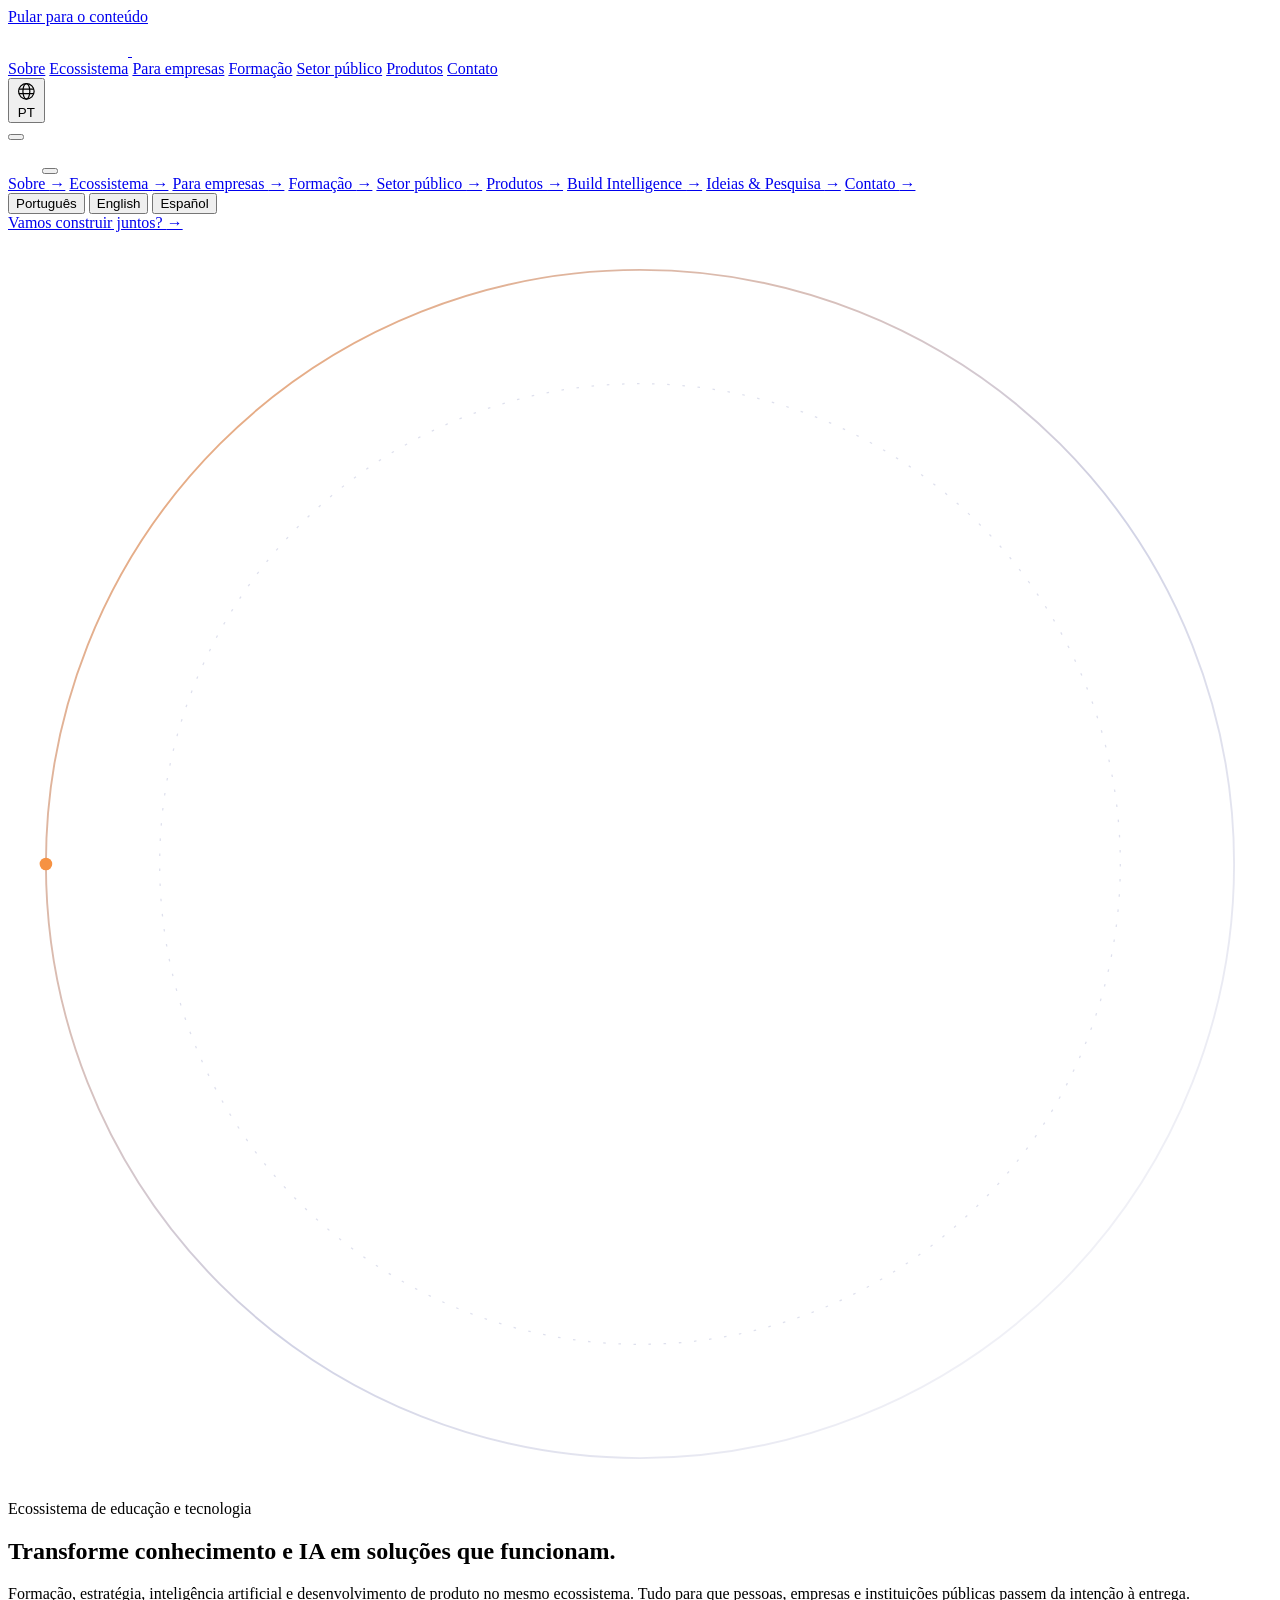
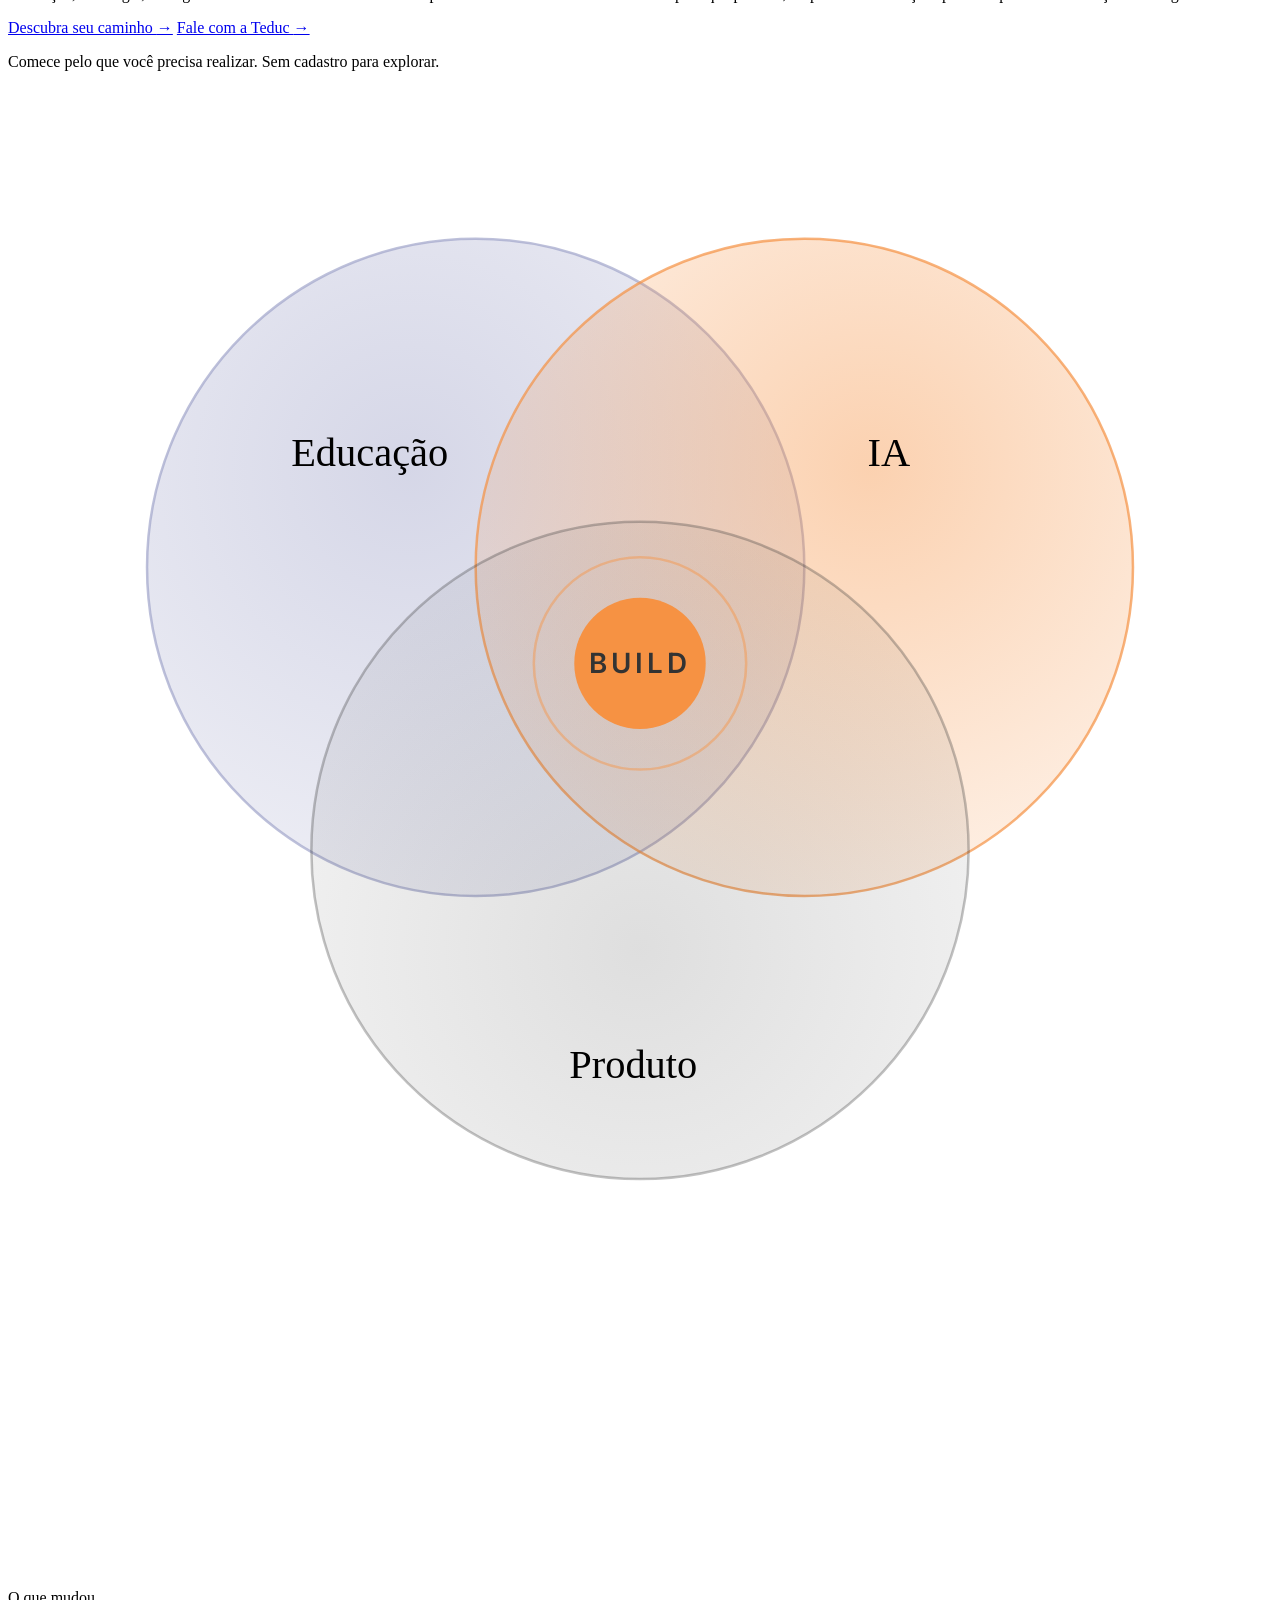
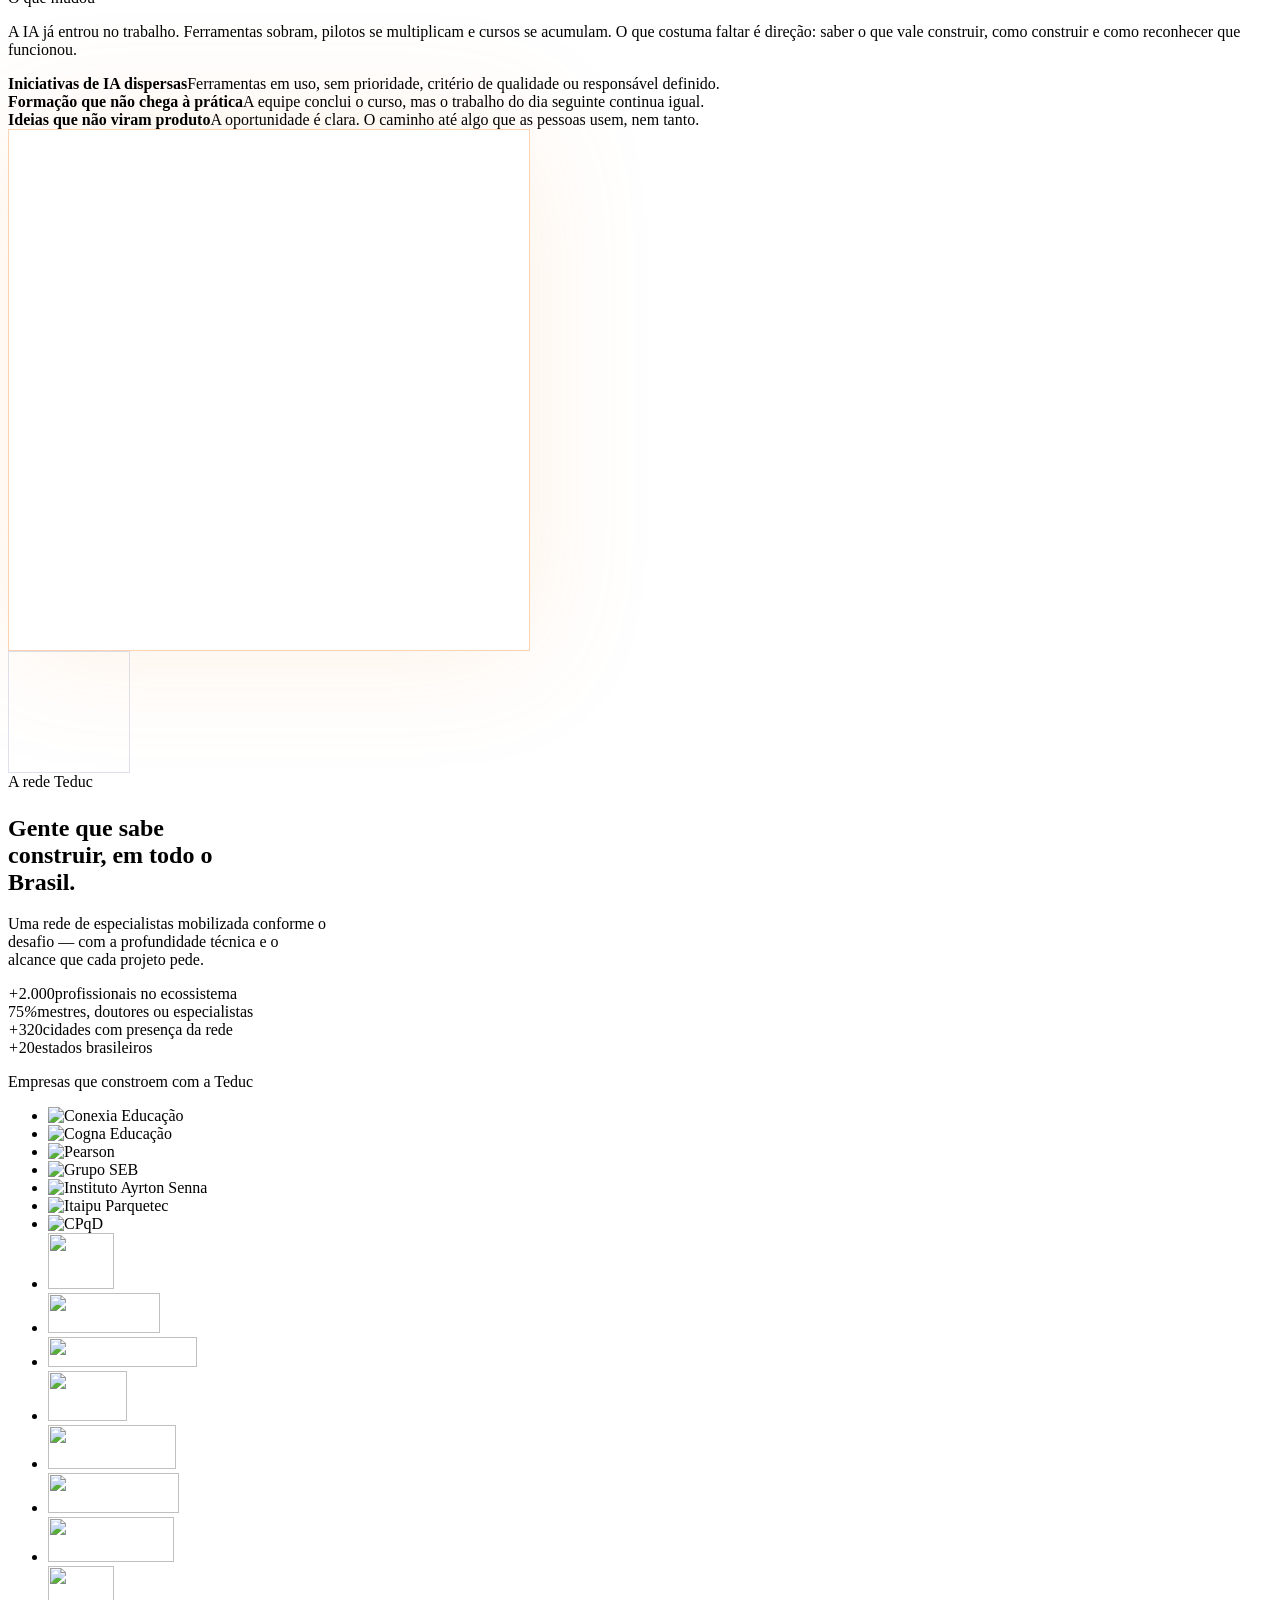
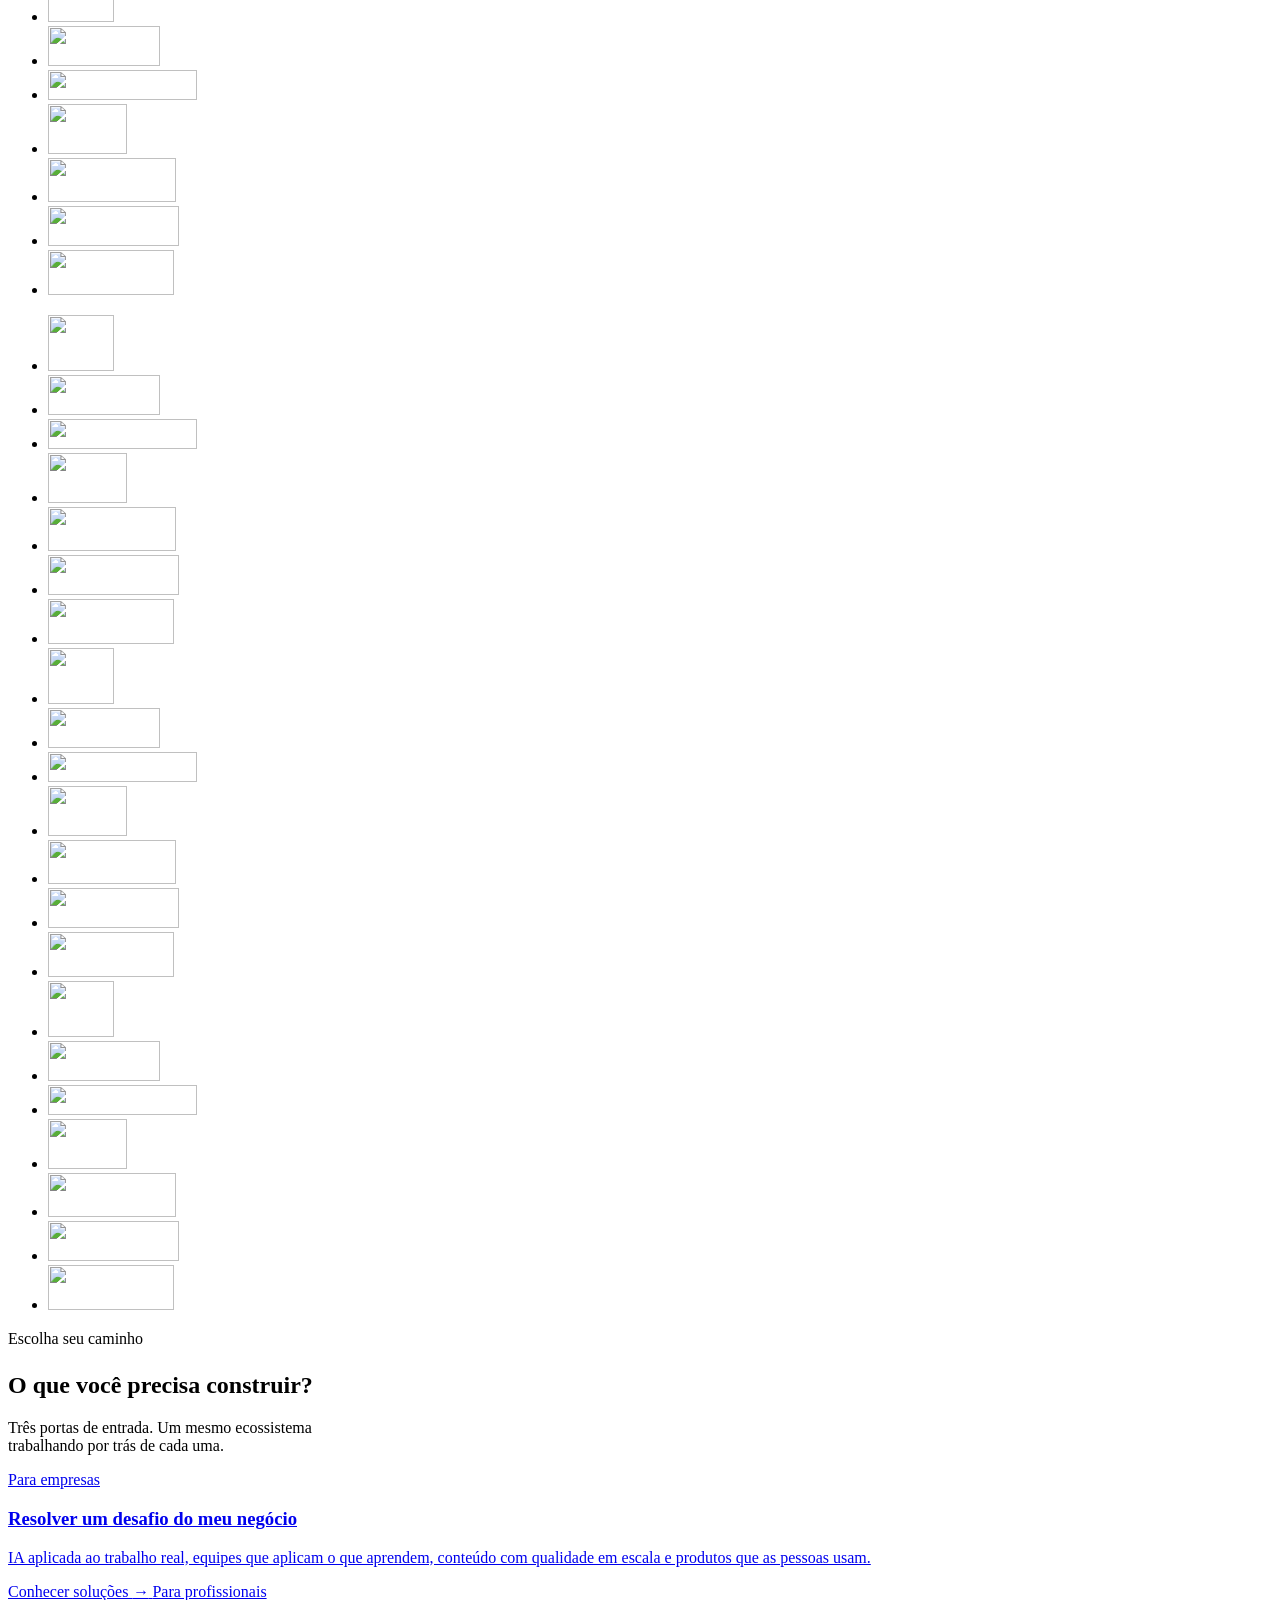
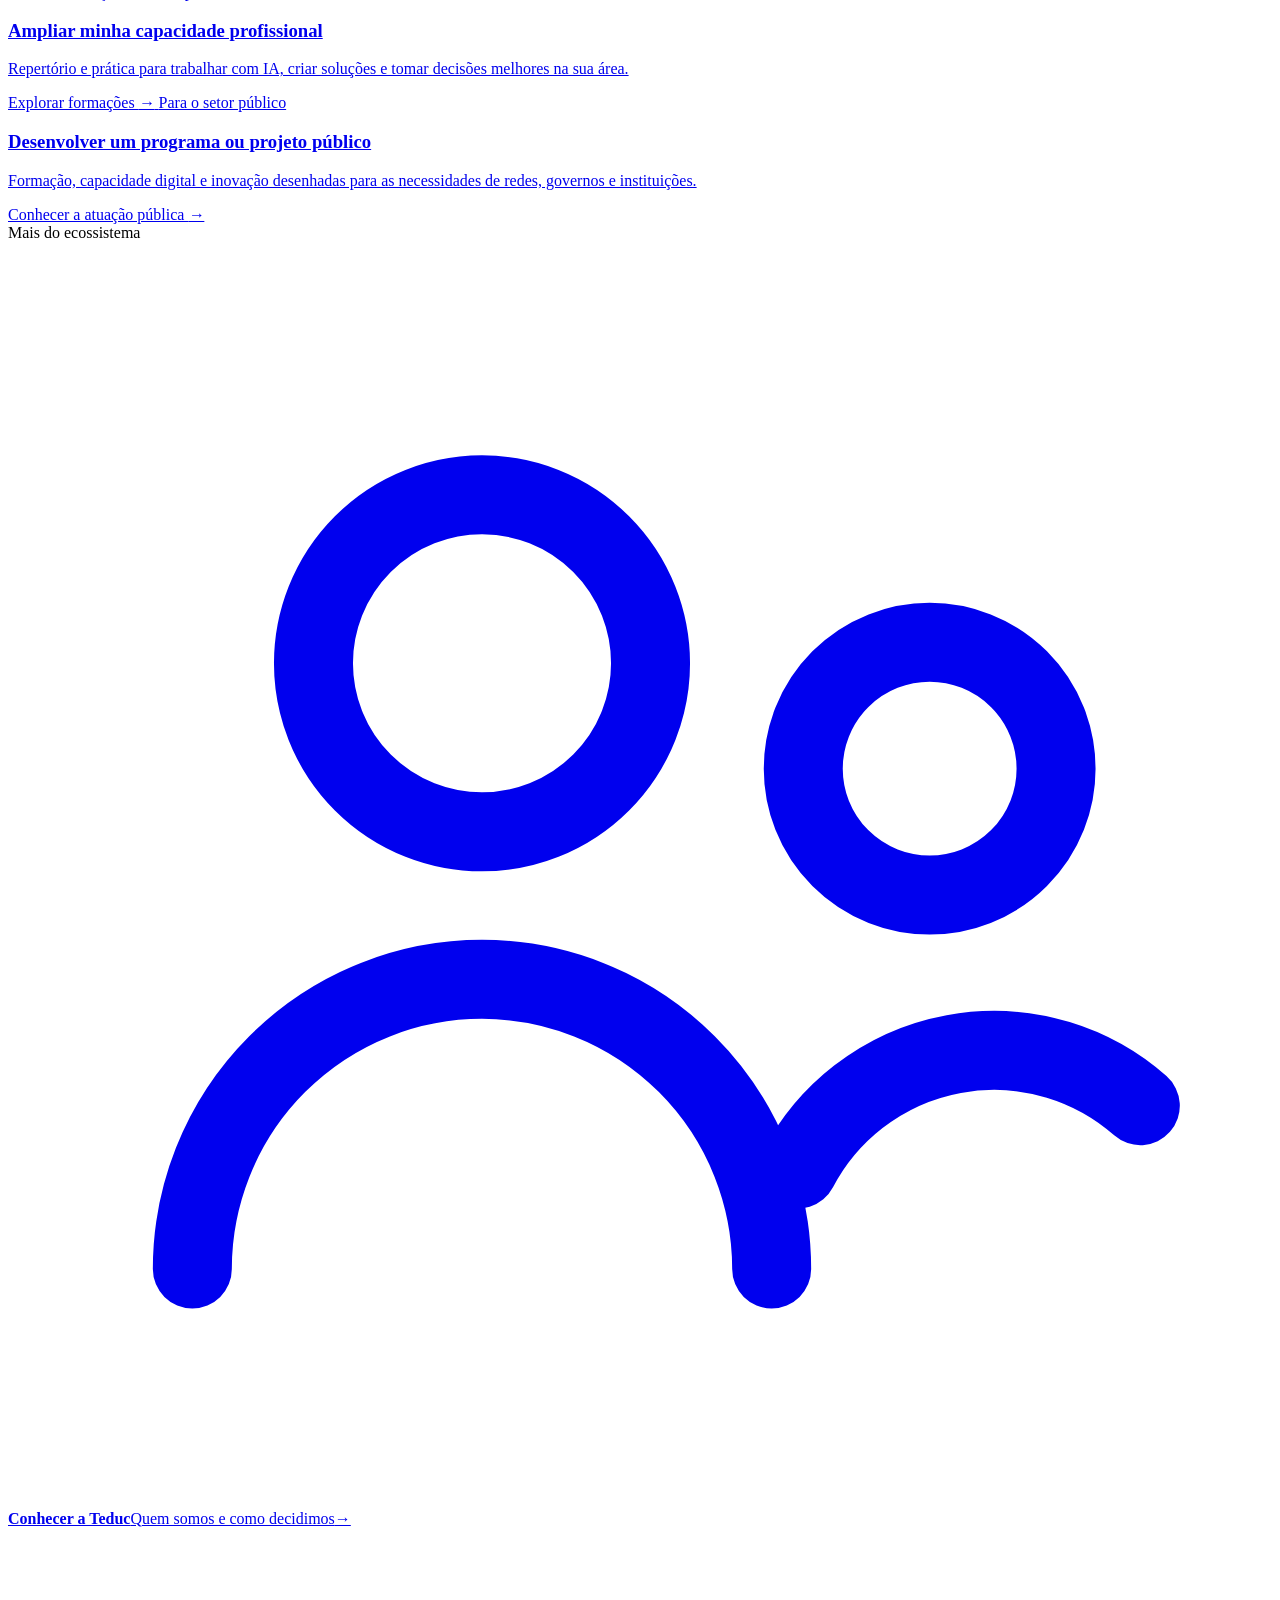
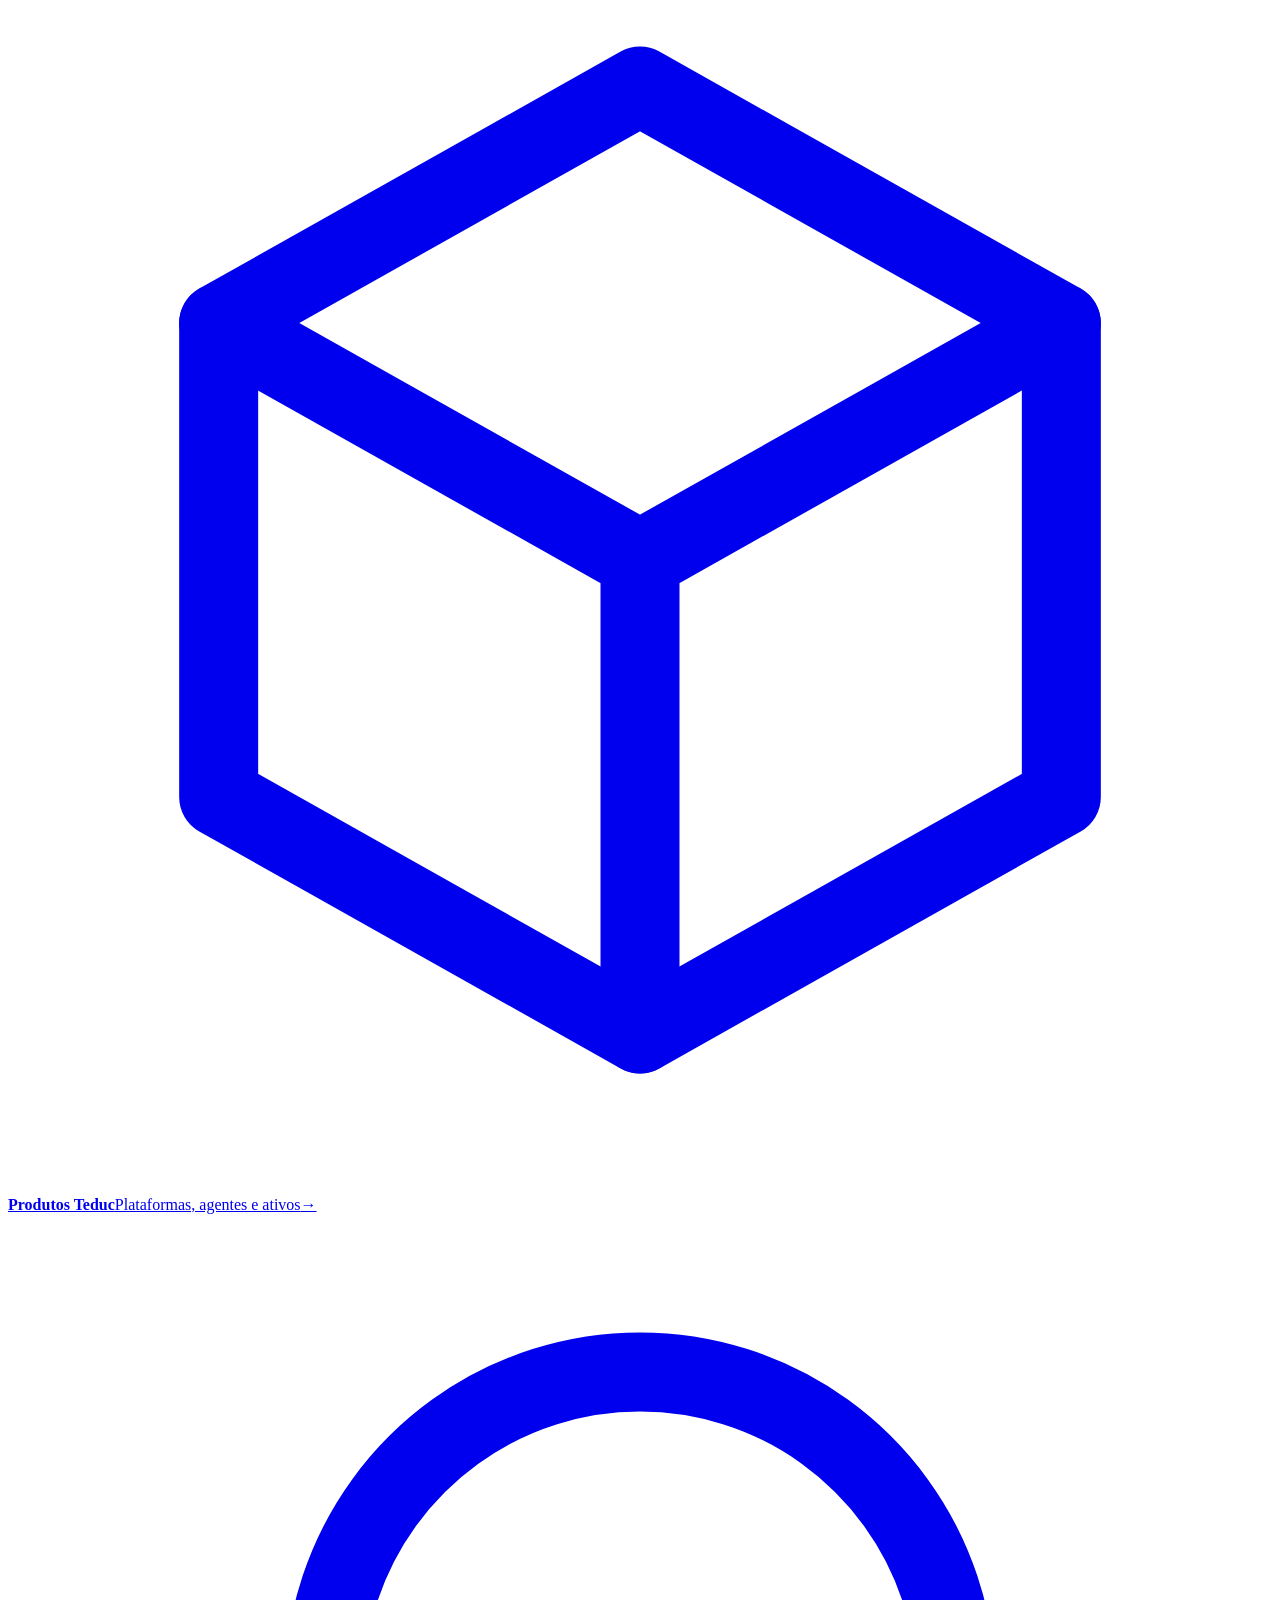
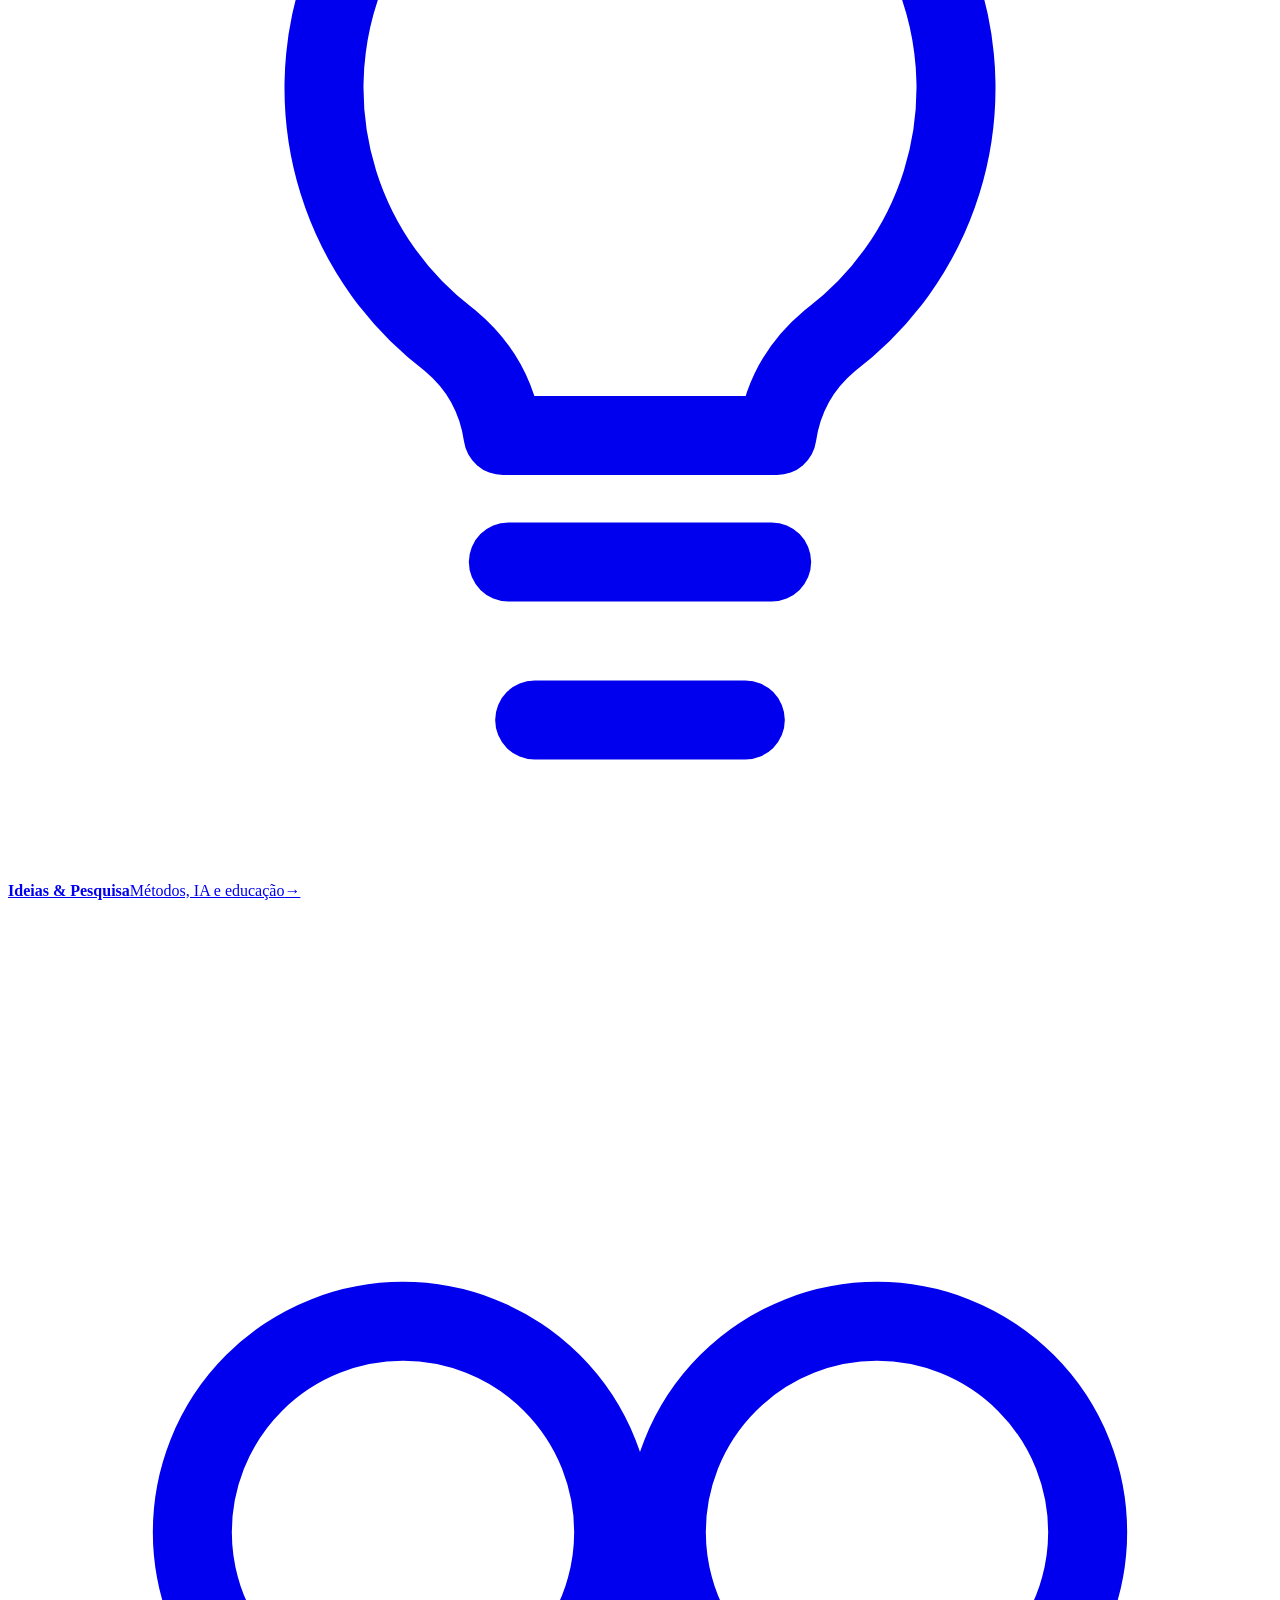
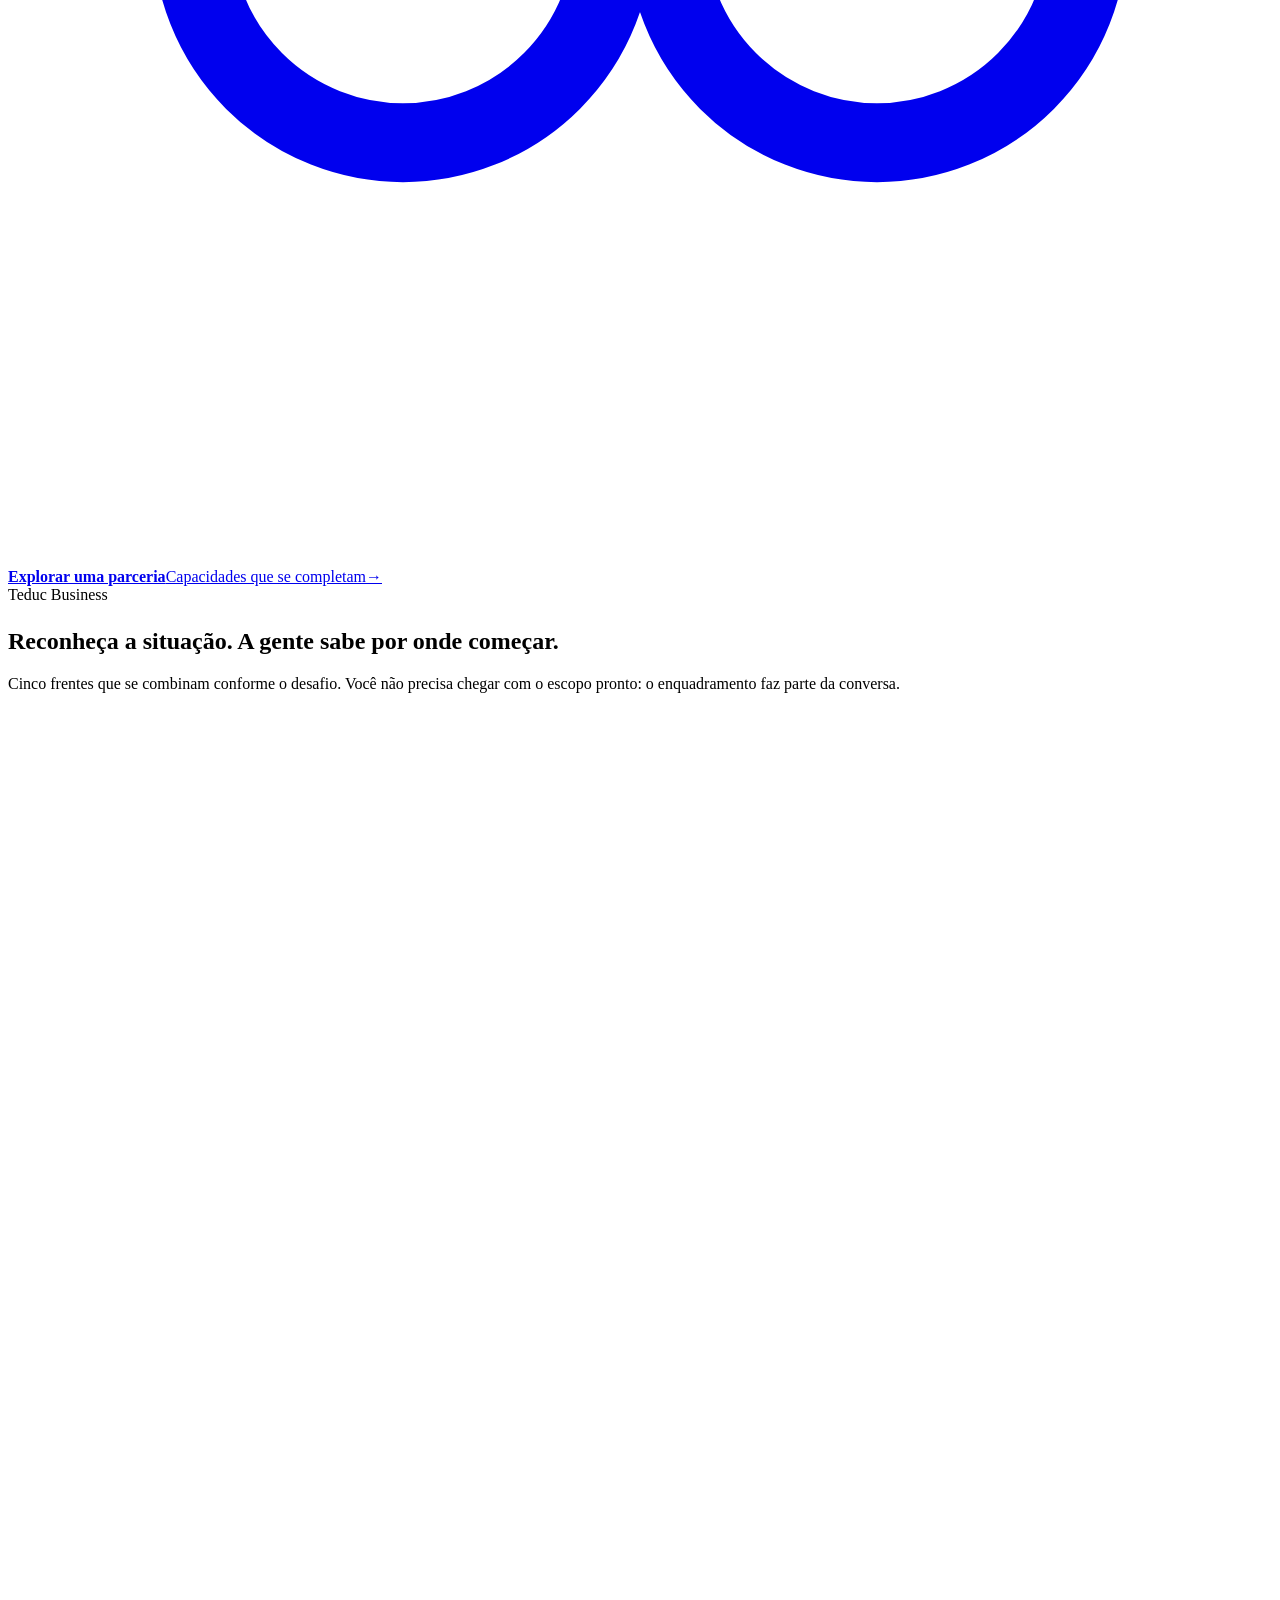
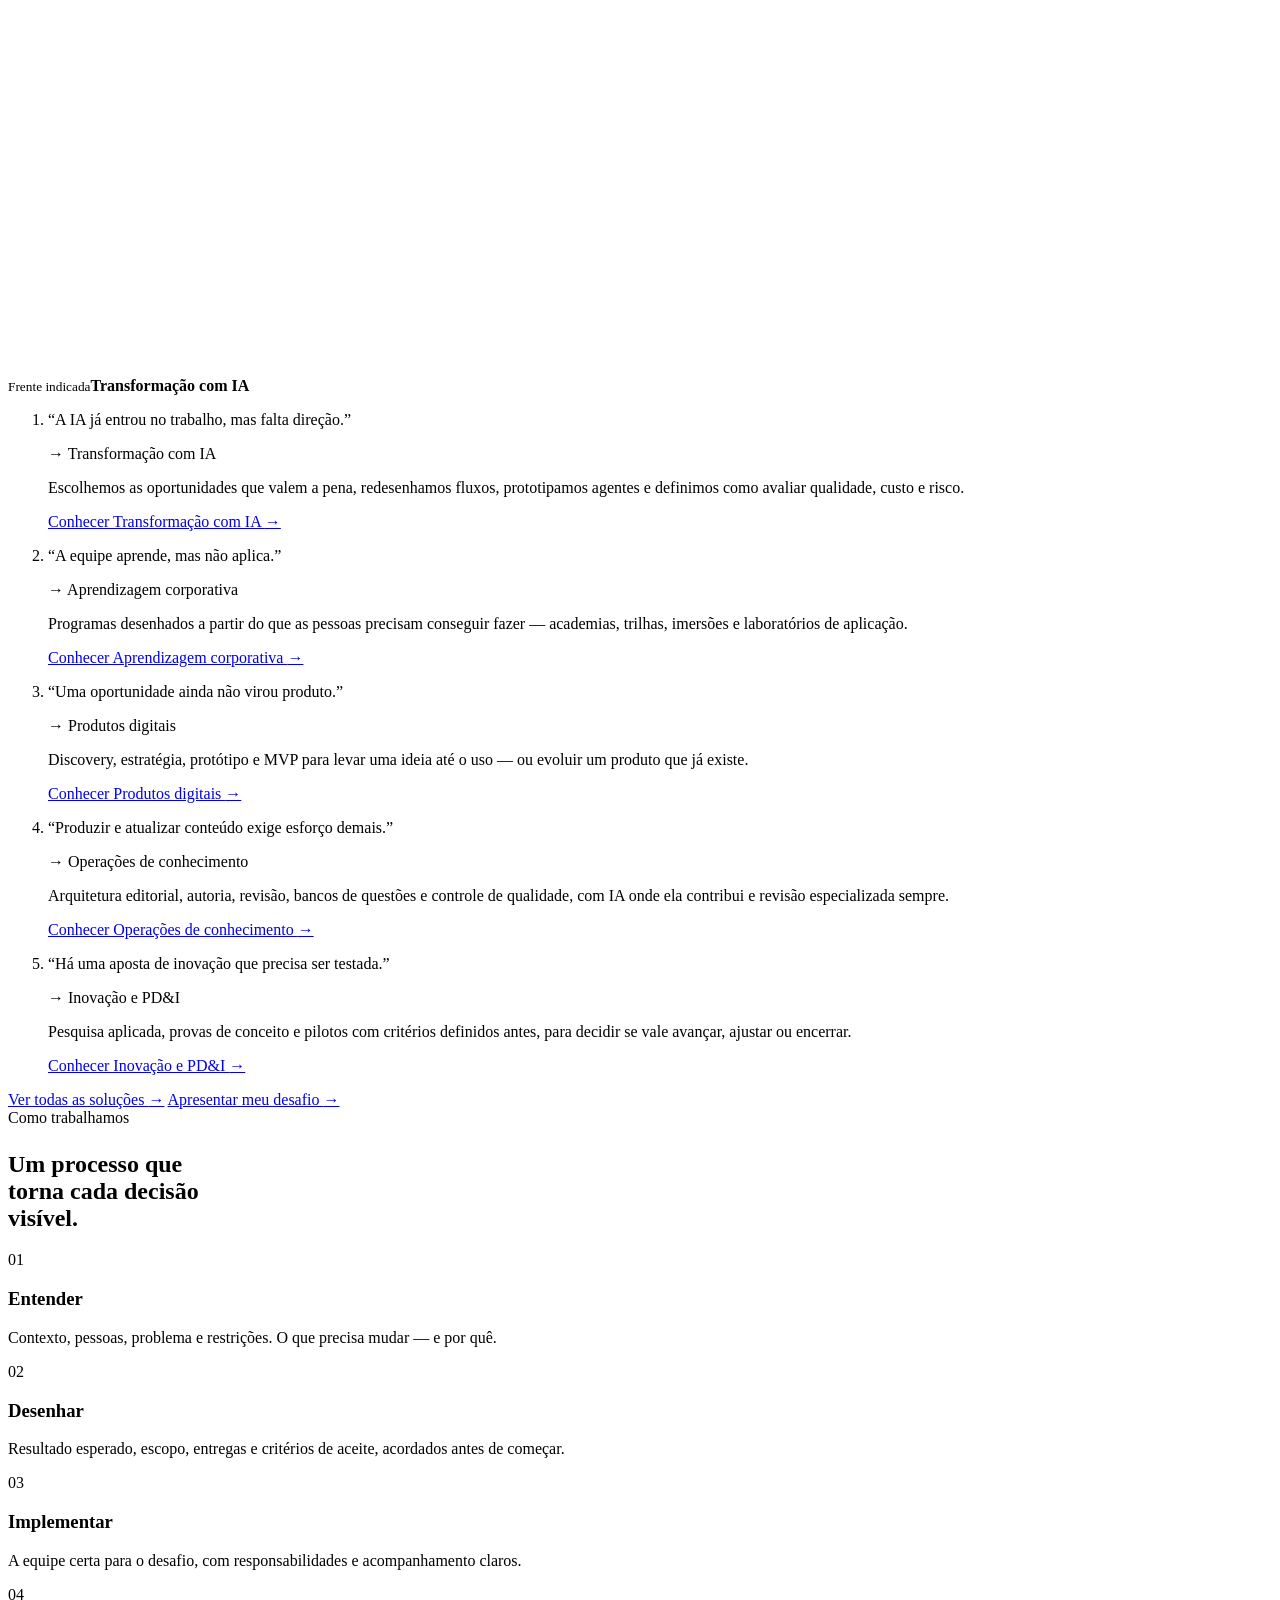
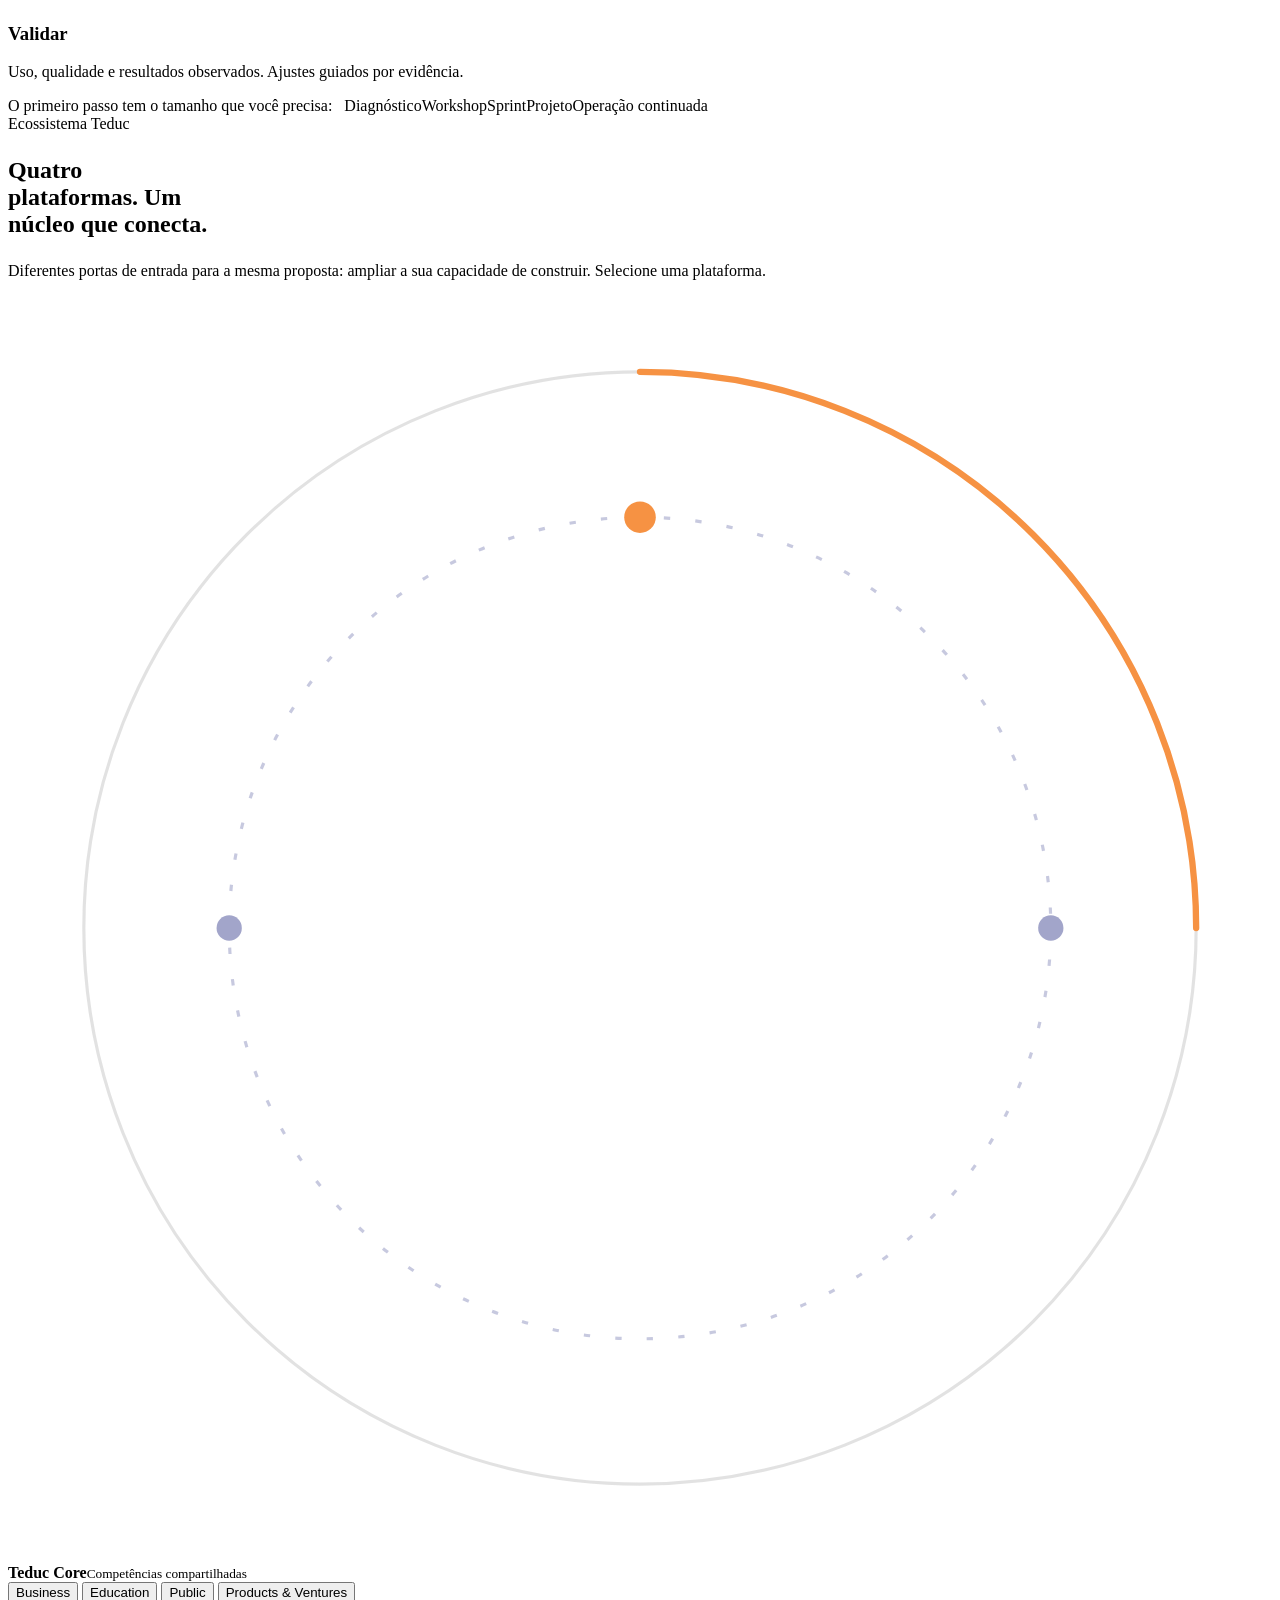
==== index.html @ 1d4dc2fd "Add files via upload" ====
<!DOCTYPE html> <html lang="pt-BR"> <head> <meta charset="utf-8"> <meta name="viewport" content="width=device-width,initial-scale=1,viewport-fit=cover"> <meta name="theme-color" content="#FAF8F5"> <link rel="icon" href="assets/logo/favicon.ico" sizes="any"> <link rel="icon" type="image/png" sizes="32x32" href="assets/logo/teduc-simbolo-32.png"> <link rel="icon" type="image/png" sizes="16x16" href="assets/logo/teduc-simbolo-16.png"> <link rel="apple-touch-icon" href="assets/logo/teduc-simbolo-180.png"> <link rel="manifest" href="site.webmanifest"> <title>Teduc — Build What Matters</title> <meta name="description" content="A Teduc é um ecossistema de educação e tecnologia que conecta formação, IA, produto e inovação para transformar desafios em soluções reais."> <meta property="og:type" content="website"> <meta property="og:site_name" content="Teduc"> <meta property="og:locale" content="pt_BR"> <meta property="og:locale:alternate" content="en_US"> <meta property="og:locale:alternate" content="es_ES"> <meta property="og:title" content="Teduc — Ecossistema de educação e tecnologia"> <meta property="og:description" content="Formação, estratégia, inteligência artificial e desenvolvimento de produto no mesmo ecossistema. Tudo para que pessoas, empresas e instituições públicas passem da intenção à entrega."> <meta property="og:image" content="assets/og/teduc-og-pt.png"> <meta property="og:image:type" content="image/png"> <meta property="og:image:width" content="1200"> <meta property="og:image:height" content="630"> <meta property="og:image:alt" content="Teduc — Transforme conhecimento e IA em soluções que funcionam."> <meta name="twitter:card" content="summary_large_image"> <meta name="twitter:title" content="Teduc — Ecossistema de educação e tecnologia"> <meta name="twitter:description" content="Formação, estratégia, inteligência artificial e desenvolvimento de produto no mesmo ecossistema."> <meta name="twitter:image" content="assets/og/teduc-og-pt.png"> <link rel="preconnect" href="https://fonts.googleapis.com"> <link rel="preconnect" href="https://fonts.gstatic.com" crossorigin> <link rel="stylesheet" href="https://fonts.googleapis.com/css2?family=Inter:wght@400;500;600;700&display=swap"> <link rel="stylesheet" href="assets/css/site.css"> <a class="skip" href="#conteudo">Pular para o conteúdo</a> <div class="progress" aria-hidden="true"></div> <header class="site" id="top"> <div class="wrap hbar"> <a class="logo" href="#inicio" aria-label="Teduc — início"> <img class="lg" src="[data-uri]" data-logo="g" alt="Teduc" width="120" height="30"> <img class="lw" src="[data-uri]" data-logo="w" alt="" width="120" height="30"> </a> <nav class="main" aria-label="Principal"> <a href="#/sobre">Sobre</a> <a href="#/ecossistema">Ecossistema</a> <a href="#/solucoes">Para empresas</a> <a href="#/formacao">Formação</a> <a href="#/setor-publico">Setor público</a> <a href="#/produtos">Produtos</a> <a href="#/contato">Contato</a> </nav> <div class="lang" data-lang-ui> <button type="button" class="lang-btn" aria-haspopup="listbox" aria-expanded="false" aria-label="Idioma / Language"> <svg viewBox="0 0 24 24" aria-hidden="true" fill="none" stroke="currentColor" stroke-width="1.4"><circle cx="12" cy="12" r="9"/><path d="M3.2 9.5h17.6M3.2 14.5h17.6"/><ellipse cx="12" cy="12" rx="4" ry="9"/></svg> <span class="lang-cur">PT</span> </button> <ul class="lang-menu" role="listbox" hidden> <li><button type="button" role="option" aria-selected="true" data-lang="pt"><span>Português</span><i>PT</i></button></li> <li><button type="button" role="option" aria-selected="false" data-lang="en"><span>English</span><i>EN</i></button></li> <li><button type="button" role="option" aria-selected="false" data-lang="es"><span>Español</span><i>ES</i></button></li> </ul> </div> <button class="menu-btn" type="button" aria-expanded="false" aria-controls="drawer" aria-label="Abrir menu"><i aria-hidden="true"></i></button> </div> </header> <div class="drawer" id="drawer" role="dialog" aria-modal="true" aria-label="Menu"> <div class="dtop"> <a class="logo" href="#inicio"><img src="[data-uri]" data-logo="g" alt="Teduc" width="120" height="30" style="height:30px;width:auto"></a> <button class="menu-btn close-btn" type="button" data-close aria-label="Fechar menu" style="display:inline-flex"><i aria-hidden="true"></i></button> </div> <nav aria-label="Menu móvel"> <a href="#/sobre">Sobre <span>→</span></a> <a href="#/ecossistema">Ecossistema <span>→</span></a> <a href="#/solucoes">Para empresas <span>→</span></a> <a href="#/formacao">Formação <span>→</span></a> <a href="#/setor-publico">Setor público <span>→</span></a> <a href="#/produtos">Produtos <span>→</span></a> <a href="#/build-intelligence">Build Intelligence <span>→</span></a> <a href="#/ideias">Ideias &amp; Pesquisa <span>→</span></a> <a href="#/contato">Contato <span>→</span></a> </nav> <div class="lang drawer-lang" role="group" aria-label="Idioma / Language"> <button type="button" data-lang="pt" aria-pressed="true">Português</button> <button type="button" data-lang="en" aria-pressed="false">English</button> <button type="button" data-lang="es" aria-pressed="false">Español</button> </div> <a class="btn" href="#contato" style="align-self:flex-start">Vamos construir juntos? <span class="arr">→</span></a> </div> <main id="conteudo"> <section class="hero" id="inicio" data-scroll> <svg class="hero-arc" viewBox="0 0 1000 1000" aria-hidden="true"> <defs><linearGradient id="arcg" x1="0" y1="0" x2="1" y2="1"><stop offset="0" stop-color="#F69243" stop-opacity=".9"/><stop offset=".55" stop-color="#A2A5CA" stop-opacity=".5"/><stop offset="1" stop-color="#A2A5CA" stop-opacity="0"/></linearGradient></defs> <g id="heroArc" style="transform-origin:500px 500px"> <circle cx="500" cy="500" r="470" fill="none" stroke="url(#arcg)" stroke-width="1.5"/> <circle cx="500" cy="500" r="380" fill="none" stroke="#A2A5CA" stroke-opacity=".35" stroke-width="1" stroke-dasharray="2 10"/> <circle cx="30" cy="500" r="5" fill="#F69243"/> </g> </svg> <div class="wrap hero-grid"> <div> <span class="kicker rv">Ecossistema de educação e tecnologia</span> <h1 class="h-display rv">Transforme conhecimento e IA em soluções que <span class="hl">funcionam</span>.</h1> <p class="lead rv">Formação, estratégia, inteligência artificial e desenvolvimento de produto no mesmo ecossistema. Tudo para que pessoas, empresas e instituições públicas passem da intenção à entrega.</p> <div class="hero-actions rv"> <a class="btn" href="#seu-caminho">Descubra seu caminho <span class="arr" aria-hidden="true">→</span></a> <a class="link" href="#contato">Fale com a Teduc <span aria-hidden="true">→</span></a> </div> <p class="hero-note rv">Comece pelo que você precisa realizar. Sem cadastro para explorar.</p> </div> <div class="venn" aria-hidden="true"> <svg viewBox="0 0 500 500"> <defs> <radialGradient id="gE" cx=".4" cy=".35" r=".7"><stop offset="0" stop-color="#A2A5CA" stop-opacity=".45"/><stop offset="1" stop-color="#A2A5CA" stop-opacity=".18"/></radialGradient> <radialGradient id="gI" cx=".6" cy=".35" r=".7"><stop offset="0" stop-color="#F69243" stop-opacity=".42"/><stop offset="1" stop-color="#F69243" stop-opacity=".12"/></radialGradient> <radialGradient id="gP" cx=".5" cy=".65" r=".7"><stop offset="0" stop-color="#333333" stop-opacity=".16"/><stop offset="1" stop-color="#333333" stop-opacity=".05"/></radialGradient> </defs> <g class="c" id="vE"><circle cx="185" cy="190" r="130" fill="url(#gE)" stroke="#A2A5CA" stroke-opacity=".7"/><text class="venn-lbl" x="112" y="150">Educação</text></g> <g class="c" id="vI"><circle cx="315" cy="190" r="130" fill="url(#gI)" stroke="#F69243" stroke-opacity=".7"/><text class="venn-lbl" x="340" y="150">IA</text></g> <g class="c" id="vP"><circle cx="250" cy="302" r="130" fill="url(#gP)" stroke="#333" stroke-opacity=".3"/><text class="venn-lbl" x="222" y="392">Produto</text></g> <g id="vCore"><circle cx="250" cy="228" r="26" fill="#F69243"/><circle cx="250" cy="228" r="42" fill="none" stroke="#F69243" stroke-opacity=".45"/><text x="250" y="232" text-anchor="middle" style="font:600 11px Inter,sans-serif;letter-spacing:.14em;fill:#333">BUILD</text></g> </svg> </div> </div> </section> <section class="statement" data-scroll id="cenario"> <div class="float-circle" data-par="-0.25" style="width:220px;height:220px;right:6%;top:8%;border:1px solid var(--lilac200)"></div> <div class="float-circle" data-par="0.35" style="width:14px;height:14px;right:22%;top:30%;background:var(--orange)"></div> <div class="wrap"> <span class="kicker">O que mudou</span> <p class="stmt" id="stmt">A IA já entrou no trabalho. Ferramentas sobram, pilotos se multiplicam e cursos se acumulam. O que costuma faltar é <em class="hl" style="font-style:normal">direção</em>: saber o que vale construir, como construir e como reconhecer que funcionou.</p> <div class="symptoms"> <div class="symptom rv"><b>Iniciativas de IA dispersas</b><span>Ferramentas em uso, sem prioridade, critério de qualidade ou responsável definido.</span></div> <div class="symptom rv"><b>Formação que não chega à prática</b><span>A equipe conclui o curso, mas o trabalho do dia seguinte continua igual.</span></div> <div class="symptom rv"><b>Ideias que não viram produto</b><span>A oportunidade é clara. O caminho até algo que as pessoas usem, nem tanto.</span></div> </div> </div> </section> <section class="stats dark" id="numeros" data-scroll> <div class="orb" data-par="-0.2" aria-hidden="true" style="width:520px;height:520px;right:-200px;top:-220px;border:1px solid rgba(246,146,67,.4);box-shadow:0 0 120px rgba(246,146,67,.14)"></div> <div class="orb" data-par="0.3" aria-hidden="true" style="width:120px;height:120px;left:6%;bottom:10%;border:1px solid rgba(162,165,202,.35)"></div> <div class="wrap" style="position:relative"> <div class="stats-head"> <div> <span class="kicker">A rede Teduc</span> <h2 class="h2" style="margin-top:24px;max-width:18ch">Gente que sabe construir, <span class="hl">em todo o Brasil</span>.</h2> </div> <p class="lead" style="max-width:40ch">Uma rede de especialistas mobilizada conforme o desafio — com a profundidade técnica e o alcance que cada projeto pede.</p> </div> <div class="stats-grid"> <div class="stat"><span class="num"><em>+</em><span data-count="2000" data-fmt="k">2.000</span></span><span class="lbl">profissionais no ecossistema</span></div> <div class="stat"><span class="num"><span data-count="75">75</span><em>%</em></span><span class="lbl">mestres, doutores ou especialistas</span></div> <div class="stat"><span class="num"><em>+</em><span data-count="320">320</span></span><span class="lbl">cidades com presença da rede</span></div> <div class="stat"><span class="num"><em>+</em><span data-count="20">20</span></span><span class="lbl">estados brasileiros</span></div> </div> </div> </section> <section class="logos" aria-labelledby="logos-t"> <div class="wrap"> <p id="logos-t">Empresas que constroem com a Teduc</p> </div> <div class="marquee" id="marquee"> <div class="mrow" id="mrow"><ul class="mset"><li class="logo-slot"><img src="assets/clientes/conexia.png" alt="Conexia Educação" width="66" height="56" style="--h:56" decoding="async" draggable="false"></li><li class="logo-slot"><img src="assets/clientes/cogna.png" alt="Cogna Educação" width="112" height="40" style="--h:40" decoding="async" draggable="false"></li><li class="logo-slot"><img src="assets/clientes/pearson.png" alt="Pearson" width="149" height="30" style="--h:30" decoding="async" draggable="false"></li><li class="logo-slot"><img src="assets/clientes/seb.png" alt="Grupo SEB" width="79" height="50" style="--h:50" decoding="async" draggable="false"></li><li class="logo-slot"><img src="assets/clientes/senna.png" alt="Instituto Ayrton Senna" width="128" height="44" style="--h:44" decoding="async" draggable="false"></li><li class="logo-slot"><img src="assets/clientes/itaipu.png" alt="Itaipu Parquetec" width="131" height="40" style="--h:40" decoding="async" draggable="false"></li><li class="logo-slot"><img src="assets/clientes/cpqd.png" alt="CPqD" width="126" height="45" style="--h:45" decoding="async" draggable="false"></li><li class="logo-slot"><img src="assets/clientes/conexia.png" alt="" width="66" height="56" style="--h:56" decoding="async" draggable="false"></li><li class="logo-slot"><img src="assets/clientes/cogna.png" alt="" width="112" height="40" style="--h:40" decoding="async" draggable="false"></li><li class="logo-slot"><img src="assets/clientes/pearson.png" alt="" width="149" height="30" style="--h:30" decoding="async" draggable="false"></li><li class="logo-slot"><img src="assets/clientes/seb.png" alt="" width="79" height="50" style="--h:50" decoding="async" draggable="false"></li><li class="logo-slot"><img src="assets/clientes/senna.png" alt="" width="128" height="44" style="--h:44" decoding="async" draggable="false"></li><li class="logo-slot"><img src="assets/clientes/itaipu.png" alt="" width="131" height="40" style="--h:40" decoding="async" draggable="false"></li><li class="logo-slot"><img src="assets/clientes/cpqd.png" alt="" width="126" height="45" style="--h:45" decoding="async" draggable="false"></li><li class="logo-slot"><img src="assets/clientes/conexia.png" alt="" width="66" height="56" style="--h:56" decoding="async" draggable="false"></li><li class="logo-slot"><img src="assets/clientes/cogna.png" alt="" width="112" height="40" style="--h:40" decoding="async" draggable="false"></li><li class="logo-slot"><img src="assets/clientes/pearson.png" alt="" width="149" height="30" style="--h:30" decoding="async" draggable="false"></li><li class="logo-slot"><img src="assets/clientes/seb.png" alt="" width="79" height="50" style="--h:50" decoding="async" draggable="false"></li><li class="logo-slot"><img src="assets/clientes/senna.png" alt="" width="128" height="44" style="--h:44" decoding="async" draggable="false"></li><li class="logo-slot"><img src="assets/clientes/itaipu.png" alt="" width="131" height="40" style="--h:40" decoding="async" draggable="false"></li><li class="logo-slot"><img src="assets/clientes/cpqd.png" alt="" width="126" height="45" style="--h:45" decoding="async" draggable="false"></li></ul><ul class="mset" aria-hidden="true"><li class="logo-slot"><img src="assets/clientes/conexia.png" alt="" width="66" height="56" style="--h:56" decoding="async" draggable="false"></li><li class="logo-slot"><img src="assets/clientes/cogna.png" alt="" width="112" height="40" style="--h:40" decoding="async" draggable="false"></li><li class="logo-slot"><img src="assets/clientes/pearson.png" alt="" width="149" height="30" style="--h:30" decoding="async" draggable="false"></li><li class="logo-slot"><img src="assets/clientes/seb.png" alt="" width="79" height="50" style="--h:50" decoding="async" draggable="false"></li><li class="logo-slot"><img src="assets/clientes/senna.png" alt="" width="128" height="44" style="--h:44" decoding="async" draggable="false"></li><li class="logo-slot"><img src="assets/clientes/itaipu.png" alt="" width="131" height="40" style="--h:40" decoding="async" draggable="false"></li><li class="logo-slot"><img src="assets/clientes/cpqd.png" alt="" width="126" height="45" style="--h:45" decoding="async" draggable="false"></li><li class="logo-slot"><img src="assets/clientes/conexia.png" alt="" width="66" height="56" style="--h:56" decoding="async" draggable="false"></li><li class="logo-slot"><img src="assets/clientes/cogna.png" alt="" width="112" height="40" style="--h:40" decoding="async" draggable="false"></li><li class="logo-slot"><img src="assets/clientes/pearson.png" alt="" width="149" height="30" style="--h:30" decoding="async" draggable="false"></li><li class="logo-slot"><img src="assets/clientes/seb.png" alt="" width="79" height="50" style="--h:50" decoding="async" draggable="false"></li><li class="logo-slot"><img src="assets/clientes/senna.png" alt="" width="128" height="44" style="--h:44" decoding="async" draggable="false"></li><li class="logo-slot"><img src="assets/clientes/itaipu.png" alt="" width="131" height="40" style="--h:40" decoding="async" draggable="false"></li><li class="logo-slot"><img src="assets/clientes/cpqd.png" alt="" width="126" height="45" style="--h:45" decoding="async" draggable="false"></li><li class="logo-slot"><img src="assets/clientes/conexia.png" alt="" width="66" height="56" style="--h:56" decoding="async" draggable="false"></li><li class="logo-slot"><img src="assets/clientes/cogna.png" alt="" width="112" height="40" style="--h:40" decoding="async" draggable="false"></li><li class="logo-slot"><img src="assets/clientes/pearson.png" alt="" width="149" height="30" style="--h:30" decoding="async" draggable="false"></li><li class="logo-slot"><img src="assets/clientes/seb.png" alt="" width="79" height="50" style="--h:50" decoding="async" draggable="false"></li><li class="logo-slot"><img src="assets/clientes/senna.png" alt="" width="128" height="44" style="--h:44" decoding="async" draggable="false"></li><li class="logo-slot"><img src="assets/clientes/itaipu.png" alt="" width="131" height="40" style="--h:40" decoding="async" draggable="false"></li><li class="logo-slot"><img src="assets/clientes/cpqd.png" alt="" width="126" height="45" style="--h:45" decoding="async" draggable="false"></li></ul></div> </div> </section> <section class="sec lilac" id="seu-caminho" tabindex="-1"> <div class="wrap"> <div class="paths-head"> <div> <span class="kicker">Escolha seu caminho</span> <h2 class="h2" style="margin-top:24px">O que você precisa <span class="hl">construir</span>?</h2> </div> <p class="lead" style="max-width:40ch">Três portas de entrada. Um mesmo ecossistema trabalhando por trás de cada uma.</p> </div> <div class="paths"> <a class="path rv" href="#/solucoes"> <span class="who">Para empresas</span> <h3>Resolver um desafio do meu negócio</h3> <p>IA aplicada ao trabalho real, equipes que aplicam o que aprendem, conteúdo com qualidade em escala e produtos que as pessoas usam.</p> <span class="go">Conhecer soluções <i aria-hidden="true">→</i></span> </a> <a class="path rv" href="#/formacao"> <span class="who">Para profissionais</span> <h3>Ampliar minha capacidade profissional</h3> <p>Repertório e prática para trabalhar com IA, criar soluções e tomar decisões melhores na sua área.</p> <span class="go">Explorar formações <i aria-hidden="true">→</i></span> </a> <a class="path rv" href="#/setor-publico"> <span class="who">Para o setor público</span> <h3>Desenvolver um programa ou projeto público</h3> <p>Formação, capacidade digital e inovação desenhadas para as necessidades de redes, governos e instituições.</p> <span class="go">Conhecer a atuação pública <i aria-hidden="true">→</i></span> </a> </div> <div class="quick"> <span class="quick-lbl">Mais do ecossistema</span> <div class="quick-grid"> <a class="qlink" href="#/sobre"><span class="qic" aria-hidden="true"><svg viewBox="0 0 24 24" fill="none" stroke="currentColor" stroke-width="1.5" stroke-linecap="round"><circle cx="9" cy="8" r="3.2"/><path d="M3.5 19.5a5.5 5.5 0 0 1 11 0"/><circle cx="17.5" cy="10" r="2.4"/><path d="M15 17.6a4.2 4.2 0 0 1 6.5-1.2"/></svg></span><span class="qtx"><b>Conhecer a Teduc</b><span>Quem somos e como decidimos</span></span><span class="qar" aria-hidden="true">→</span></a> <a class="qlink" href="#/produtos"><span class="qic" aria-hidden="true"><svg viewBox="0 0 24 24" fill="none" stroke="currentColor" stroke-width="1.5" stroke-linecap="round" stroke-linejoin="round"><path d="m12 3 8 4.5v9L12 21l-8-4.5v-9z"/><path d="M12 12v9M12 12l8-4.5M12 12 4 7.5"/></svg></span><span class="qtx"><b>Produtos Teduc</b><span>Plataformas, agentes e ativos</span></span><span class="qar" aria-hidden="true">→</span></a> <a class="qlink" href="#/ideias"><span class="qic" aria-hidden="true"><svg viewBox="0 0 24 24" fill="none" stroke="currentColor" stroke-width="1.5" stroke-linecap="round" stroke-linejoin="round"><path d="M9.5 18h5M10 21h4"/><path d="M12 3a6 6 0 0 1 3.6 10.8c-.6.5-.9 1.1-1 1.8h-5.2c-.1-.7-.4-1.3-1-1.8A6 6 0 0 1 12 3Z"/></svg></span><span class="qtx"><b>Ideias &amp; Pesquisa</b><span>Métodos, IA e educação</span></span><span class="qar" aria-hidden="true">→</span></a> <a class="qlink" href="#contato"><span class="qic" aria-hidden="true"><svg viewBox="0 0 24 24" fill="none" stroke="currentColor" stroke-width="1.5" stroke-linecap="round" stroke-linejoin="round"><circle cx="7.5" cy="12" r="4"/><circle cx="16.5" cy="12" r="4"/></svg></span><span class="qtx"><b>Explorar uma parceria</b><span>Capacidades que se completam</span></span><span class="qar" aria-hidden="true">→</span></a> </div> </div> </div> </section> <section class="sec" id="solucoes"> <div class="wrap biz"> <div class="biz-left"> <span class="kicker">Teduc Business</span> <h2 class="h2" style="margin-top:24px">Reconheça a situação. A gente sabe por onde <span class="hl">começar</span>.</h2> <p class="lead">Cinco frentes que se combinam conforme o desafio. Você não precisa chegar com o escopo pronto: o enquadramento faz parte da conversa.</p> <div class="dial" aria-hidden="true"> <svg viewBox="0 0 200 200" id="dial"></svg> <div class="dial-center"><small>Frente indicada</small><strong id="dialLabel">Transformação com IA</strong></div> </div> </div> <div> <ol class="sits" id="sits"> <li class="sit" data-front="Transformação com IA"> <p class="q">“A IA já entrou no trabalho, mas falta direção.”</p> <p class="a"><span aria-hidden="true">→</span> Transformação com IA</p> <p class="d">Escolhemos as oportunidades que valem a pena, redesenhamos fluxos, prototipamos agentes e definimos como avaliar qualidade, custo e risco.</p> <a class="link" href="#/solucoes/transformacao-com-ia">Conhecer Transformação com IA <span aria-hidden="true">→</span></a> </li> <li class="sit" data-front="Aprendizagem corporativa"> <p class="q">“A equipe aprende, mas não aplica.”</p> <p class="a"><span aria-hidden="true">→</span> Aprendizagem corporativa</p> <p class="d">Programas desenhados a partir do que as pessoas precisam conseguir fazer — academias, trilhas, imersões e laboratórios de aplicação.</p> <a class="link" href="#/solucoes/aprendizagem-corporativa">Conhecer Aprendizagem corporativa <span aria-hidden="true">→</span></a> </li> <li class="sit" data-front="Produtos digitais"> <p class="q">“Uma oportunidade ainda não virou produto.”</p> <p class="a"><span aria-hidden="true">→</span> Produtos digitais</p> <p class="d">Discovery, estratégia, protótipo e MVP para levar uma ideia até o uso — ou evoluir um produto que já existe.</p> <a class="link" href="#/solucoes/produtos-digitais">Conhecer Produtos digitais <span aria-hidden="true">→</span></a> </li> <li class="sit" data-front="Operações de conhecimento"> <p class="q">“Produzir e atualizar conteúdo exige esforço demais.”</p> <p class="a"><span aria-hidden="true">→</span> Operações de conhecimento</p> <p class="d">Arquitetura editorial, autoria, revisão, bancos de questões e controle de qualidade, com IA onde ela contribui e revisão especializada sempre.</p> <a class="link" href="#/solucoes/operacoes-de-conhecimento">Conhecer Operações de conhecimento <span aria-hidden="true">→</span></a> </li> <li class="sit" data-front="Inovação e PD&amp;I"> <p class="q">“Há uma aposta de inovação que precisa ser testada.”</p> <p class="a"><span aria-hidden="true">→</span> Inovação e PD&amp;I</p> <p class="d">Pesquisa aplicada, provas de conceito e pilotos com critérios definidos antes, para decidir se vale avançar, ajustar ou encerrar.</p> <a class="link" href="#/solucoes/inovacao-pdi">Conhecer Inovação e PD&amp;I <span aria-hidden="true">→</span></a> </li> </ol> <div class="biz-foot"> <a class="btn" href="#/solucoes">Ver todas as soluções <span class="arr" aria-hidden="true">→</span></a> <a class="link" href="#contato">Apresentar meu desafio <span aria-hidden="true">→</span></a> </div> </div> </div> </section> <section class="sec mid" id="como-trabalhamos" data-scroll> <div class="wrap"> <span class="kicker">Como trabalhamos</span> <h2 class="h2" style="margin-top:24px;max-width:18ch">Um processo que torna cada decisão <span class="hl">visível</span>.</h2> <div class="steps"> <div class="steps-line" aria-hidden="true"><b></b></div> <div class="step rv"><span class="n">01</span><h3>Entender</h3><p>Contexto, pessoas, problema e restrições. O que precisa mudar — e por quê.</p></div> <div class="step rv"><span class="n">02</span><h3>Desenhar</h3><p>Resultado esperado, escopo, entregas e critérios de aceite, acordados antes de começar.</p></div> <div class="step rv"><span class="n">03</span><h3>Implementar</h3><p>A equipe certa para o desafio, com responsabilidades e acompanhamento claros.</p></div> <div class="step rv"><span class="n">04</span><h3>Validar</h3><p>Uso, qualidade e resultados observados. Ajustes guiados por evidência.</p></div> </div> <div class="process-note"> <span class="muted" style="align-self:center;margin-right:8px">O primeiro passo tem o tamanho que você precisa:</span> <span class="chip">Diagnóstico</span><span class="chip">Workshop</span><span class="chip">Sprint</span><span class="chip">Projeto</span><span class="chip">Operação continuada</span> </div> </div> </section> <section class="sec" id="ecossistema" data-scroll> <div class="wrap"> <span class="kicker">Ecossistema Teduc</span> <h2 class="h2" style="margin-top:24px;max-width:17ch">Quatro plataformas. Um núcleo que <span class="hl">conecta</span>.</h2> <p class="lead" style="margin-top:24px">Diferentes portas de entrada para a mesma proposta: ampliar a sua capacidade de construir. Selecione uma plataforma.</p> <div class="eco"> <div class="orbit"> <svg class="rings" viewBox="0 0 400 400" aria-hidden="true"> <circle cx="200" cy="200" r="176" fill="none" stroke="#333" stroke-opacity=".14"/> <g id="orbitSpin" style="transform-origin:200px 200px"> <circle cx="200" cy="200" r="130" fill="none" stroke="#A2A5CA" stroke-opacity=".6" stroke-dasharray="2 8"/> <circle cx="330" cy="200" r="4" fill="#A2A5CA"/><circle cx="70" cy="200" r="4" fill="#A2A5CA"/> <circle cx="200" cy="70" r="5" fill="#F69243"/> </g> <g id="orbitSpin2" style="transform-origin:200px 200px"> <path d="M200 24 A176 176 0 0 1 376 200" fill="none" stroke="#F69243" stroke-width="2" stroke-linecap="round"/> </g> </svg> <div class="core"><b>Teduc Core</b><small>Competências compartilhadas</small></div> <div role="tablist" aria-label="Plataformas Teduc"> <button class="pnode" role="tab" id="t-biz" aria-selected="true" aria-controls="ecoPanel" data-k="0">Business</button> <button class="pnode" role="tab" id="t-edu" aria-selected="false" aria-controls="ecoPanel" data-k="1" tabindex="-1">Education</button> <button class="pnode" role="tab" id="t-pub" aria-selected="false" aria-controls="ecoPanel" data-k="2" tabindex="-1">Public</button> <button class="pnode" role="tab" id="t-prod" aria-selected="false" aria-controls="ecoPanel" data-k="3" tabindex="-1">Products &amp; Ventures</button> </div> </div> <div class="eco-panel" id="ecoPanel" role="tabpanel" aria-live="polite" aria-labelledby="t-biz"> <div id="ecoInner"> <span class="tag">Teduc Business · Para empresas</span> <h3>Desafios do negócio transformados em entregas e novas capacidades.</h3> <p>O trabalho começa pelo desafio e avança por um escopo acordado, combinando apenas as competências que o projeto pede.</p> <ul><li>Transformação com IA</li><li>Aprendizagem corporativa</li><li>Produtos digitais</li><li>Operações de conhecimento</li><li>Inovação e PD&amp;I</li></ul> <a class="link" href="#solucoes">Conhecer soluções <span aria-hidden="true">→</span></a> </div> </div> </div> <div style="margin-top:48px"><a class="btn btn-ghost" href="#/ecossistema">Ver o ecossistema completo <span class="arr" aria-hidden="true">→</span></a></div> <div class="coregrid"> <div class="rv"><span class="ic" aria-hidden="true"><svg width="24" height="24" viewBox="0 0 24 24" fill="none" stroke="currentColor" stroke-width="1.5" stroke-linecap="round" stroke-linejoin="round"><path d="M9 3.2 3.4 5.6v15.2L9 18.4l6 2.4 5.6-2.4V3.2L15 5.6 9 3.2Z"/><path d="M9 3.2v15.2"/><path d="M15 5.6v15.2"/></svg></span><h4>Direção e descoberta</h4><p>Strategy, Research &amp; Innovation, Data</p></div> <div class="rv"><span class="ic" aria-hidden="true"><svg width="24" height="24" viewBox="0 0 24 24" fill="none" stroke="currentColor" stroke-width="1.5" stroke-linecap="round" stroke-linejoin="round"><path d="m12 3 8.6 4.3L12 11.6 3.4 7.3 12 3Z"/><path d="m3.4 12 8.6 4.3 8.6-4.3"/><path d="m3.4 16.7 8.6 4.3 8.6-4.3"/></svg></span><h4>Construção de soluções</h4><p>AI, Product, Technology, Design</p></div> <div class="rv"><span class="ic" aria-hidden="true"><svg width="24" height="24" viewBox="0 0 24 24" fill="none" stroke="currentColor" stroke-width="1.5" stroke-linecap="round" stroke-linejoin="round"><path d="M12 6.6C10.4 5.3 8.4 4.6 5.6 4.6H3.4v13.2h2.2c2.8 0 4.8.7 6.4 2"/><path d="M12 6.6c1.6-1.3 3.6-2 6.4-2h2.2v13.2h-2.2c-2.8 0-4.8.7-6.4 2"/><path d="M12 6.6v15.2"/></svg></span><h4>Conhecimento e aprendizagem</h4><p>Learning &amp; Education, Content &amp; IP</p></div> <div class="rv"><span class="ic" aria-hidden="true"><svg width="24" height="24" viewBox="0 0 24 24" fill="none" stroke="currentColor" stroke-width="1.5" stroke-linecap="round" stroke-linejoin="round"><circle cx="17.8" cy="5.4" r="2.6"/><circle cx="6.2" cy="12" r="2.6"/><circle cx="17.8" cy="18.6" r="2.6"/><path d="m8.5 10.7 7.1-4"/><path d="m8.5 13.3 7.1 4"/></svg></span><h4>Conexão e desenvolvimento</h4><p>Community &amp; Ecosystem, Growth &amp; Brand</p></div> </div> </div> </section> <section class="sec dark bi" id="build-intelligence" data-scroll> <div class="bi-glow" aria-hidden="true"></div> <div class="wrap bi-grid"> <div class="bi-left"> <span class="kicker">Nossa tese</span> <h2 class="h2" style="margin-top:24px">IA amplia a execução.<br>Build Intelligence define a <span class="hl">direção</span>.</h2> <p class="lead">Quando fica fácil produzir, o diferencial passa a ser escolher bem: o problema certo, o contexto certo e o critério que mostra se funcionou.</p> <p class="bi-def"><strong style="color:#F0F0F0">Build Intelligence</strong> é a capacidade de transformar intenção em construção com direção — combinando julgamento humano, conhecimento e IA para gerar soluções com valor demonstrável. É a tese que orienta cada formação, projeto e produto da Teduc.</p> <div class="bi-wheel" aria-hidden="true"> <svg viewBox="0 0 240 240" id="wheel"> <circle cx="120" cy="120" r="96" fill="none" stroke="rgba(255,255,255,.1)" stroke-width="1"/> <circle id="wheelArc" cx="120" cy="120" r="96" fill="none" stroke="#F69243" stroke-width="2" stroke-linecap="round" transform="rotate(-90 120 120)"/> <g id="wheelNodes"></g> <text x="120" y="116" text-anchor="middle" style="font:500 9px Inter,sans-serif;letter-spacing:.2em;fill:rgba(240,240,240,.55)">BUILD</text> <text x="120" y="132" text-anchor="middle" style="font:600 13px Inter,sans-serif;fill:#F0F0F0">Intelligence</text> </svg> </div> </div> <div> <ol class="moves" id="moves"> <li class="move"><span class="n">01</span><div><h3>Identificar</h3><p>Reconhecer a necessidade, quem depende dela e o custo de não agir.</p></div></li> <li class="move"><span class="n">02</span><div><h3>Estruturar</h3><p>Definir o problema, o resultado esperado e os critérios de qualidade.</p></div></li> <li class="move"><span class="n">03</span><div><h3>Contextualizar</h3><p>Reunir conhecimento, dados, restrições, direitos e condições de operação.</p></div></li> <li class="move"><span class="n">04</span><div><h3>Orquestrar</h3><p>Distribuir responsabilidades entre pessoas, IA, ferramentas e parceiros.</p></div></li> <li class="move"><span class="n">05</span><div><h3>Construir</h3><p>Produzir a solução adequada ao estágio e ao objetivo — nem mais, nem menos.</p></div></li> <li class="move"><span class="n">06</span><div><h3>Evidenciar e aprender</h3><p>Verificar uso e resultados, reconhecer limites e orientar o próximo ciclo.</p></div></li> </ol> <div style="margin-top:40px"><a class="btn" href="#/build-intelligence">Conheça Build Intelligence <span class="arr" aria-hidden="true">→</span></a></div> </div> </div> </section> <section class="sec" id="formacao"> <div class="wrap"> <div class="edu-top"> <div> <span class="kicker">Teduc Education</span> <h2 class="h2" style="margin-top:24px">Aprenda o que precisa. Construa o que <span class="hl">importa</span>.</h2> </div> <p class="lead">Formação para trabalhar, criar e decidir na economia da IA — com repertório que encontra aplicação no seu trabalho.</p> </div> <p style="margin-top:56px;font-weight:600;font-size:18px">O que você quer ser capaz de fazer?</p> <div class="goals" role="group" aria-label="Objetivos de formação"> <button class="goal" type="button" aria-pressed="false" data-fit="0,1,2">Aplicar IA ao meu trabalho</button> <button class="goal" type="button" aria-pressed="false" data-fit="1,3">Transformar conhecimento em uma solução</button> <button class="goal" type="button" aria-pressed="false" data-fit="0,1">Criar e evoluir produtos digitais</button> <button class="goal" type="button" aria-pressed="false" data-fit="2,3">Liderar pessoas e mudanças</button> <button class="goal" type="button" aria-pressed="false" data-fit="0,3">Aprofundar minha atuação em educação e tecnologia</button> </div> <div class="formats" id="formats"> <div class="fmt"><div class="fmt-top"><span class="ic" aria-hidden="true"><svg width="24" height="24" viewBox="0 0 24 24" fill="none" stroke="currentColor" stroke-width="1.5" stroke-linecap="round" stroke-linejoin="round"><path d="M12 4 2.5 8.5 12 13l9.5-4.5L12 4Z"/><path d="M6 10.6V16c0 1.7 2.7 3 6 3s6-1.3 6-3v-5.4"/><path d="M21.5 8.6V14"/></svg></span><span class="fit">Indicado</span></div><h3>MBA e pós-graduação</h3><p>Aprofundamento conceitual e aplicado, com estrutura acadêmica e condições descritas em cada programa.</p></div> <div class="fmt"><div class="fmt-top"><span class="ic" aria-hidden="true"><svg width="24" height="24" viewBox="0 0 24 24" fill="none" stroke="currentColor" stroke-width="1.5" stroke-linecap="round" stroke-linejoin="round"><rect x="3" y="13.5" width="7.6" height="7.5" rx="1.5"/><rect x="13.4" y="13.5" width="7.6" height="7.5" rx="1.5"/><rect x="8.2" y="3" width="7.6" height="7.5" rx="1.5"/></svg></span><span class="fit">Indicado</span></div><h3>Build Academy</h3><p>Aprenda enquanto dá forma a uma solução: experiências organizadas em torno de um problema e de uma entrega.</p></div> <div class="fmt"><div class="fmt-top"><span class="ic" aria-hidden="true"><svg width="24" height="24" viewBox="0 0 24 24" fill="none" stroke="currentColor" stroke-width="1.5" stroke-linecap="round" stroke-linejoin="round"><circle cx="12" cy="12" r="9"/><path d="m15.8 8.2-2.3 5.3-5.3 2.3 2.3-5.3 5.3-2.3Z"/></svg></span><span class="fit">Indicado</span></div><h3>Programas executivos</h3><p>Repertório e critérios para as decisões de liderança que a IA está mudando.</p></div> <div class="fmt"><div class="fmt-top"><span class="ic" aria-hidden="true"><svg width="24" height="24" viewBox="0 0 24 24" fill="none" stroke="currentColor" stroke-width="1.5" stroke-linecap="round" stroke-linejoin="round"><circle cx="12" cy="12" r="8.5"/><circle cx="12" cy="12" r="4"/><circle cx="12" cy="12" r="1.15" fill="currentColor" stroke="none"/></svg></span><span class="fit">Indicado</span></div><h3>Imersões e workshops</h3><p>Experiências concentradas em uma questão, prática ou capacidade específica.</p></div> </div> <div class="learn"> <div class="rv"><span class="ic" aria-hidden="true"><svg width="24" height="24" viewBox="0 0 24 24" fill="none" stroke="#333" stroke-width="1.5" stroke-linecap="round"><circle cx="11" cy="11" r="7"/><path d="m20 20-3.5-3.5"/></svg></span><h4>Compreender o contexto</h4><p>Repertório para interpretar problemas reais.</p></div> <div class="rv"><span class="ic" aria-hidden="true"><svg width="24" height="24" viewBox="0 0 24 24" fill="none" stroke="#333" stroke-width="1.5" stroke-linecap="round"><path d="M6 3v12"/><circle cx="18" cy="6" r="3"/><circle cx="6" cy="18" r="3"/><path d="M18 9a9 9 0 0 1-9 9"/></svg></span><h4>Tomar decisões</h4><p>Critérios para escolher caminhos com segurança.</p></div> <div class="rv"><span class="ic" aria-hidden="true"><svg width="24" height="24" viewBox="0 0 24 24" fill="none" stroke="#333" stroke-width="1.5" stroke-linecap="round" stroke-linejoin="round"><path d="m12 3 8 4.5v9L12 21l-8-4.5v-9z"/><path d="M12 12v9M12 12l8-4.5M12 12 4 7.5"/></svg></span><h4>Aplicar</h4><p>Prática coerente com o que você quer construir.</p></div> <div class="rv"><span class="ic" aria-hidden="true"><svg width="24" height="24" viewBox="0 0 24 24" fill="none" stroke="#333" stroke-width="1.5" stroke-linecap="round"><path d="M4 20V10M10 20V4M16 20v-7M22 20H2"/></svg></span><h4>Analisar evidências</h4><p>Feedback para reconhecer avanços e limites.</p></div> </div> <div style="margin-top:64px;display:flex;flex-wrap:wrap;gap:20px;align-items:center"> <a class="btn" href="#/formacao">Ver todas as formações <span class="arr" aria-hidden="true">→</span></a> <a class="link" href="#contato">Falar sobre minha formação <span aria-hidden="true">→</span></a> </div> </div> </section> <section class="sec mid" style="padding-block:clamp(64px,8vw,112px)"> <div class="wrap duo"> <article class="panel light rv" id="setor-publico"> <div class="panel-arc" data-par="0.15" aria-hidden="true"></div> <span class="kicker">Teduc Public</span> <h2>Educação e tecnologia para ampliar a capacidade <span class="hl">pública</span>.</h2> <p class="lead">Formação, conteúdo, IA e desenvolvimento conectados a programas de governos, redes e instituições — com escopo, responsabilidades e acompanhamento definidos.</p> <ul class="areas"> <li><b>Formação e desenvolvimento</b><span>Profissionais, gestores e educadores com objetivos de aplicação claros.</span></li> <li><b>Capacidade digital</b><span>IA, plataformas e experiências digitais para apoiar serviços.</span></li> <li><b>Educação em escala</b><span>Conteúdos, avaliações e recursos para redes e programas.</span></li> <li><b>Inovação pública e PD&amp;I</b><span>Pesquisa aplicada e pilotos para avaliar novas abordagens.</span></li> </ul> <a class="btn" href="#/setor-publico">Conhecer a atuação pública <span class="arr" aria-hidden="true">→</span></a> </article> <article class="panel darkp dark rv" id="produtos"> <div class="panel-arc" data-par="-0.15" aria-hidden="true"></div> <span class="kicker">Teduc Products &amp; Ventures</span> <h2>Produtos que começam por um problema que vale <span class="hl">resolver</span>.</h2> <p class="lead">Transformamos conhecimento e aprendizado de construção em ferramentas, plataformas e ativos próprios — que evoluem a partir de validação e uso real.</p> <ul class="areas"> <li><b>Tedoo</b><span>A plataforma de aprendizagem do ecossistema Teduc, conectando experiências educacionais e registro de prática.</span></li> <li><b>Como os produtos evoluem</b><span>Necessidade relevante, proposta testada, uso observado, decisão de continuidade.</span></li> <li><b>Novos negócios</b><span>Avaliados de forma seletiva: problema, mercado, capacidades e condições de desenvolvimento.</span></li> </ul> <a class="btn btn-ghost" href="#/produtos">Conhecer os produtos <span class="arr" aria-hidden="true">→</span></a> </article> </div> </section> <section class="sec" id="ideias-home"> <div class="wrap"> <div class="paths-head"> <div> <span class="kicker">Ideias &amp; Pesquisa</span> <h2 class="h2" style="margin-top:24px;max-width:16ch">Ideias que ajudam a <span class="hl">construir</span>.</h2> </div> <p class="lead" style="max-width:38ch">Reflexões, métodos e pesquisas para conectar educação, IA e as decisões do trabalho real.</p> </div> <div class="artcards"> <a class="artcard rv" href="#/ideias/o-que-construir-com-ia"><span class="cat">Build Intelligence</span><h3>Antes de escolher a ferramenta de IA, defina o que precisa mudar.</h3><p>Um problema bem estruturado ajuda a escolher a aplicação, os recursos e os critérios de avaliação.</p><span class="more">Ler artigo →</span></a> <a class="artcard rv" href="#/ideias/formacao-e-capacidade-aplicada"><span class="cat">Educação e capacidades</span><h3>O que sua equipe precisa conseguir fazer depois da formação?</h3><p>A resposta ajuda a definir conteúdos, atividades e evidências de aprendizagem.</p><span class="more">Ler artigo →</span></a> <a class="artcard rv" href="#/ideias/conteudo-e-operacao-de-conhecimento"><span class="cat">Operações de conhecimento</span><h3>Quando produzir mais conteúdo exige organizar melhor a operação.</h3><p>Qualidade editorial depende também de critérios, responsabilidades e fluxo de trabalho.</p><span class="more">Ler artigo →</span></a> </div> <div style="margin-top:40px"><a class="link" href="#/ideias">Explorar ideias e pesquisa <span aria-hidden="true">→</span></a></div> </div> </section> <section class="sec lilac" id="perguntas" style="padding-top:clamp(64px,8vw,112px)"> <div class="wrap faq-grid"> <div> <span class="kicker">Perguntas frequentes</span> <h2 class="h2" style="margin-top:24px">Antes de conversar, o que costumam <span class="hl">perguntar</span>.</h2> </div> <div class="faq"> <details><summary>Preciso saber qual solução contratar?<i aria-hidden="true"></i></summary><p class="ans">Não. Compartilhe o contexto e o resultado que você busca. Enquadrar a solução faz parte da conversa — e mobilizamos apenas as capacidades pertinentes.</p></details> <details><summary>Vocês atuam apenas com educação?<i aria-hidden="true"></i></summary><p class="ans">Educação é o centro da nossa trajetória. Também conectamos IA, produto e conhecimento a desafios de empresas de outros setores, conforme aderência técnica e capacidade de entrega.</p></details> <details><summary>A IA pode operar sem revisão humana?<i aria-hidden="true"></i></summary><p class="ans">O nível de autonomia depende do risco e da tarefa. Responsabilidades, avaliações e pontos de supervisão são definidos no desenho da solução.</p></details> <details><summary>Qual é o investimento?<i aria-hidden="true"></i></summary><p class="ans">Depende do escopo, da complexidade e do modelo de trabalho. A proposta detalha entregáveis, premissas, responsabilidades, investimento e condições depois de entendermos o projeto.</p></details> <details><summary>Build Intelligence é um curso?<i aria-hidden="true"></i></summary><p class="ans">É uma tese e uma capacidade transversal. Ela orienta formações, projetos e produtos, mas não se limita a uma oferta.</p></details> </div> </div> </section> <section class="sec dark contact" id="contato" data-scroll> <div class="ring" data-par="-0.2" aria-hidden="true" style="width:640px;height:640px;left:-320px;bottom:-320px;border:1px solid rgba(246,146,67,.35);box-shadow:0 0 120px rgba(246,146,67,.12)"></div> <div class="ring" data-par="0.25" aria-hidden="true" style="width:180px;height:180px;right:8%;top:12%;border:1px solid rgba(162,165,202,.35)"></div> <div class="wrap contact-grid"> <div> <span class="kicker">Vamos construir juntos</span> <h2 class="h-display" style="margin-top:28px;font-size:clamp(40px,5.6vw,76px)">O que podemos construir <span class="hl">juntos</span>?</h2> <p class="lead" style="margin-top:28px">Conte o desafio, a ideia ou a capacidade que você quer desenvolver. Voltamos com um ponto de partida coerente com o seu contexto.</p> <ul class="areas" style="margin-top:40px;max-width:440px"> <li><b>Não precisa de escopo técnico pronto</b><span>Um parágrafo sobre o contexto já é suficiente.</span></li> <li><b>Uma conversa, não um pacote</b><span>Mobilizamos só as competências que o seu projeto pede.</span></li> <li><b>Resposta por onde você preferir</b><span>Escolha e-mail ou WhatsApp ao lado. Sem formulário, sem espera.</span></li> </ul> </div> <div class="ways"> <a class="way zap" href="https://wa.me/5519992371401?text=Ol%C3%A1%2C%20Teduc.%20Vim%20pelo%20site%20e%20quero%20conversar%20sobre%20um%20desafio." target="_blank" rel="noopener"> <span class="way-ic" aria-hidden="true"><svg viewBox="0 0 24 24" fill="currentColor"><path d="M12.04 2c-5.5 0-9.96 4.46-9.96 9.96 0 1.76.46 3.48 1.34 5L2 22l5.2-1.36a9.9 9.9 0 0 0 4.84 1.24h.01c5.49 0 9.95-4.46 9.95-9.96 0-2.66-1.03-5.16-2.91-7.04A9.88 9.88 0 0 0 12.04 2Zm0 1.84c2.17 0 4.2.85 5.74 2.38a8.05 8.05 0 0 1 2.38 5.74c0 4.48-3.64 8.12-8.12 8.12a8.1 8.1 0 0 1-4.13-1.13l-.3-.18-3.07.8.82-3-.19-.31a8.06 8.06 0 0 1-1.24-4.3c0-4.48 3.64-8.12 8.11-8.12Zm-3.2 4.2c-.15 0-.4.06-.6.28-.21.22-.8.78-.8 1.9s.82 2.2.94 2.36c.11.15 1.6 2.44 3.88 3.42.54.23.96.37 1.29.48.54.17 1.04.15 1.43.09.44-.07 1.34-.55 1.53-1.08.19-.53.19-.98.13-1.08-.06-.1-.21-.15-.43-.26-.22-.11-1.34-.66-1.54-.74-.21-.07-.36-.11-.5.12-.16.22-.58.73-.71.88-.13.15-.26.17-.48.06-.22-.11-.94-.35-1.79-1.11-.66-.59-1.11-1.32-1.24-1.54-.13-.22-.01-.34.1-.45.1-.1.22-.26.33-.39.11-.13.15-.22.22-.37.07-.15.04-.28-.02-.39-.06-.11-.5-1.21-.68-1.66-.18-.43-.36-.37-.5-.38h-.43Z"/></svg></span> <span class="way-txt"><b>Fale no WhatsApp</b><span>+55 (19) 99237-1401</span></span> <span class="way-arr" aria-hidden="true">→</span> </a> <a class="way mail" href="mailto:contato@teduc.net.br?subject=Contato%20pelo%20site%20Teduc&amp;body=Ol%C3%A1!%20Gostaria%20de%20" target="_blank" rel="noopener"> <span class="way-ic" aria-hidden="true"><svg viewBox="0 0 24 24" fill="none" stroke="currentColor" stroke-width="1.5" stroke-linecap="round" stroke-linejoin="round"><rect x="2.5" y="4.5" width="19" height="15" rx="2.5"/><path d="m3.5 6.5 8.5 6 8.5-6"/></svg></span> <span class="way-txt"><b>Enviar por e-mail</b><span>contato@teduc.net.br</span></span> <span class="way-arr" aria-hidden="true">→</span> </a> </div> </div> </section> </main> <footer> <div class="wrap"> <div class="fgrid"> <div class="fbrand"> <img src="[data-uri]" data-logo="w" alt="Teduc" width="120" height="30"> <p>Ecossistema de Educação e Tecnologia.</p> <ul class="social" aria-label="Redes sociais da Teduc"> <li><a href="https://www.instagram.com/teduc_/" target="_blank" rel="noopener" aria-label="Instagram da Teduc" data-social="instagram"><svg viewBox="0 0 24 24" aria-hidden="true" fill="none" stroke="currentColor" stroke-width="1.5"><rect x="3.2" y="3.2" width="17.6" height="17.6" rx="5"/><circle cx="12" cy="12" r="4"/><circle cx="17.2" cy="6.8" r="1.1" fill="currentColor" stroke="none"/></svg></a></li> <li><a href="https://www.linkedin.com/company/teduc-br" target="_blank" rel="noopener" aria-label="LinkedIn da Teduc" data-social="linkedin"><svg viewBox="0 0 24 24" aria-hidden="true" fill="currentColor"><path d="M4.98 3.5a2.5 2.5 0 1 0 0 5 2.5 2.5 0 0 0 0-5ZM3 9.5h4v11H3v-11Zm6.5 0h3.8v1.5a4.2 4.2 0 0 1 3.7-1.9c3 0 4 1.9 4 4.9v6.5h-4v-5.8c0-1.5-.5-2.5-1.9-2.5-1 0-1.6.7-1.9 1.4-.1.3-.1.7-.1 1v5.9h-4v-11Z"/></svg></a></li> <li><a href="https://www.youtube.com/@teduc_" target="_blank" rel="noopener" aria-label="YouTube da Teduc" data-social="youtube"><svg viewBox="0 0 24 24" aria-hidden="true" fill="none" stroke="currentColor" stroke-width="1.5"><rect x="2.5" y="5.5" width="19" height="13" rx="4"/><path d="m10.2 9.4 4.6 2.6-4.6 2.6V9.4Z" fill="currentColor" stroke="none"/></svg></a></li> <li><a href="https://open.spotify.com/show/7AwQoXDCKCKxvFZtD9nB5r" target="_blank" rel="noopener" aria-label="Spotify da Teduc" data-social="spotify"><svg viewBox="0 0 24 24" aria-hidden="true" fill="none" stroke="currentColor" stroke-width="1.5" stroke-linecap="round"><circle cx="12" cy="12" r="9.2"/><path d="M7.4 9.6c2.9-.8 6.1-.5 8.8 1M8 12.8c2.4-.6 4.9-.4 7.1.9M8.7 15.8c1.8-.4 3.7-.3 5.4.7"/></svg></a></li> </ul> </div> <div><h5>Conheça a Teduc</h5><ul><li><a href="#/ecossistema">Ecossistema</a></li><li><a href="#/build-intelligence">Build Intelligence</a></li><li><a href="#/sobre">Sobre a Teduc</a></li><li><a href="#como-trabalhamos">Como trabalhamos</a></li><li><a href="#numeros">A rede Teduc</a></li></ul></div> <div><h5>Encontre seu caminho</h5><ul><li><a href="#/solucoes">Para empresas</a></li><li><a href="#/solucoes/transformacao-com-ia">Transformação com IA</a></li><li><a href="#/solucoes/aprendizagem-corporativa">Aprendizagem corporativa</a></li><li><a href="#/solucoes/produtos-digitais">Produtos digitais</a></li><li><a href="#/solucoes/operacoes-de-conhecimento">Operações de conhecimento</a></li><li><a href="#/solucoes/inovacao-pdi">Inovação e PD&amp;I</a></li><li><a href="#/formacao">Formação</a></li><li><a href="#/setor-publico">Setor público</a></li><li><a href="#/produtos">Produtos</a></li></ul></div> <div><h5>Relacionamento</h5><ul><li><a href="#/contato">Fale com a Teduc</a></li><li><a href="#/ideias">Ideias &amp; Pesquisa</a></li><li><a href="mailto:contato@teduc.net.br" target="_blank" rel="noopener">contato@teduc.net.br</a></li><li><a href="https://wa.me/5519992371401" target="_blank" rel="noopener">WhatsApp · (19) 99237-1401</a></li><li><a href="#contato" data-interest="parceria">Parcerias</a></li><li><a href="#/contato">Contato</a></li></ul></div> <div><h5>Informações do site</h5><ul><li><a href="#privacidade" id="privacidade">Privacidade</a></li><li><a href="#cookies">Cookies</a></li><li><a href="#acessibilidade">Acessibilidade</a></li><li><a href="#termos">Termos de uso</a></li></ul></div> </div> <p class="statement-en" aria-label="Build People. Build What Matters.">Build People.<br>Build What <span>Matters.</span></p> <div class="fbottom"> <span>© 2026 Teduc Educação e Tecnologia LTDA. 48.575.933/0001-33. Todos os direitos reservados.</span> <button type="button" id="cookiePrefs">Preferências de cookies</button> </div> </div> </footer> <script src="assets/js/i18n-keys-1.js"></script> <script src="assets/js/i18n-keys-2.js"></script> <script src="assets/js/i18n-en-1.js"></script> <script src="assets/js/i18n-en-2.js"></script> <script src="assets/js/i18n-es-1.js"></script> <script src="assets/js/i18n-es-2.js"></script> <script src="assets/js/i18n-build.js"></script> <script src="assets/js/i18n-core.js"></script> <script src="assets/js/pages-1.js"></script> <script src="assets/js/pages-2.js"></script> <script src="assets/js/app-1.js"></script> <script src="assets/js/app-last.js"></script>  </head></html>
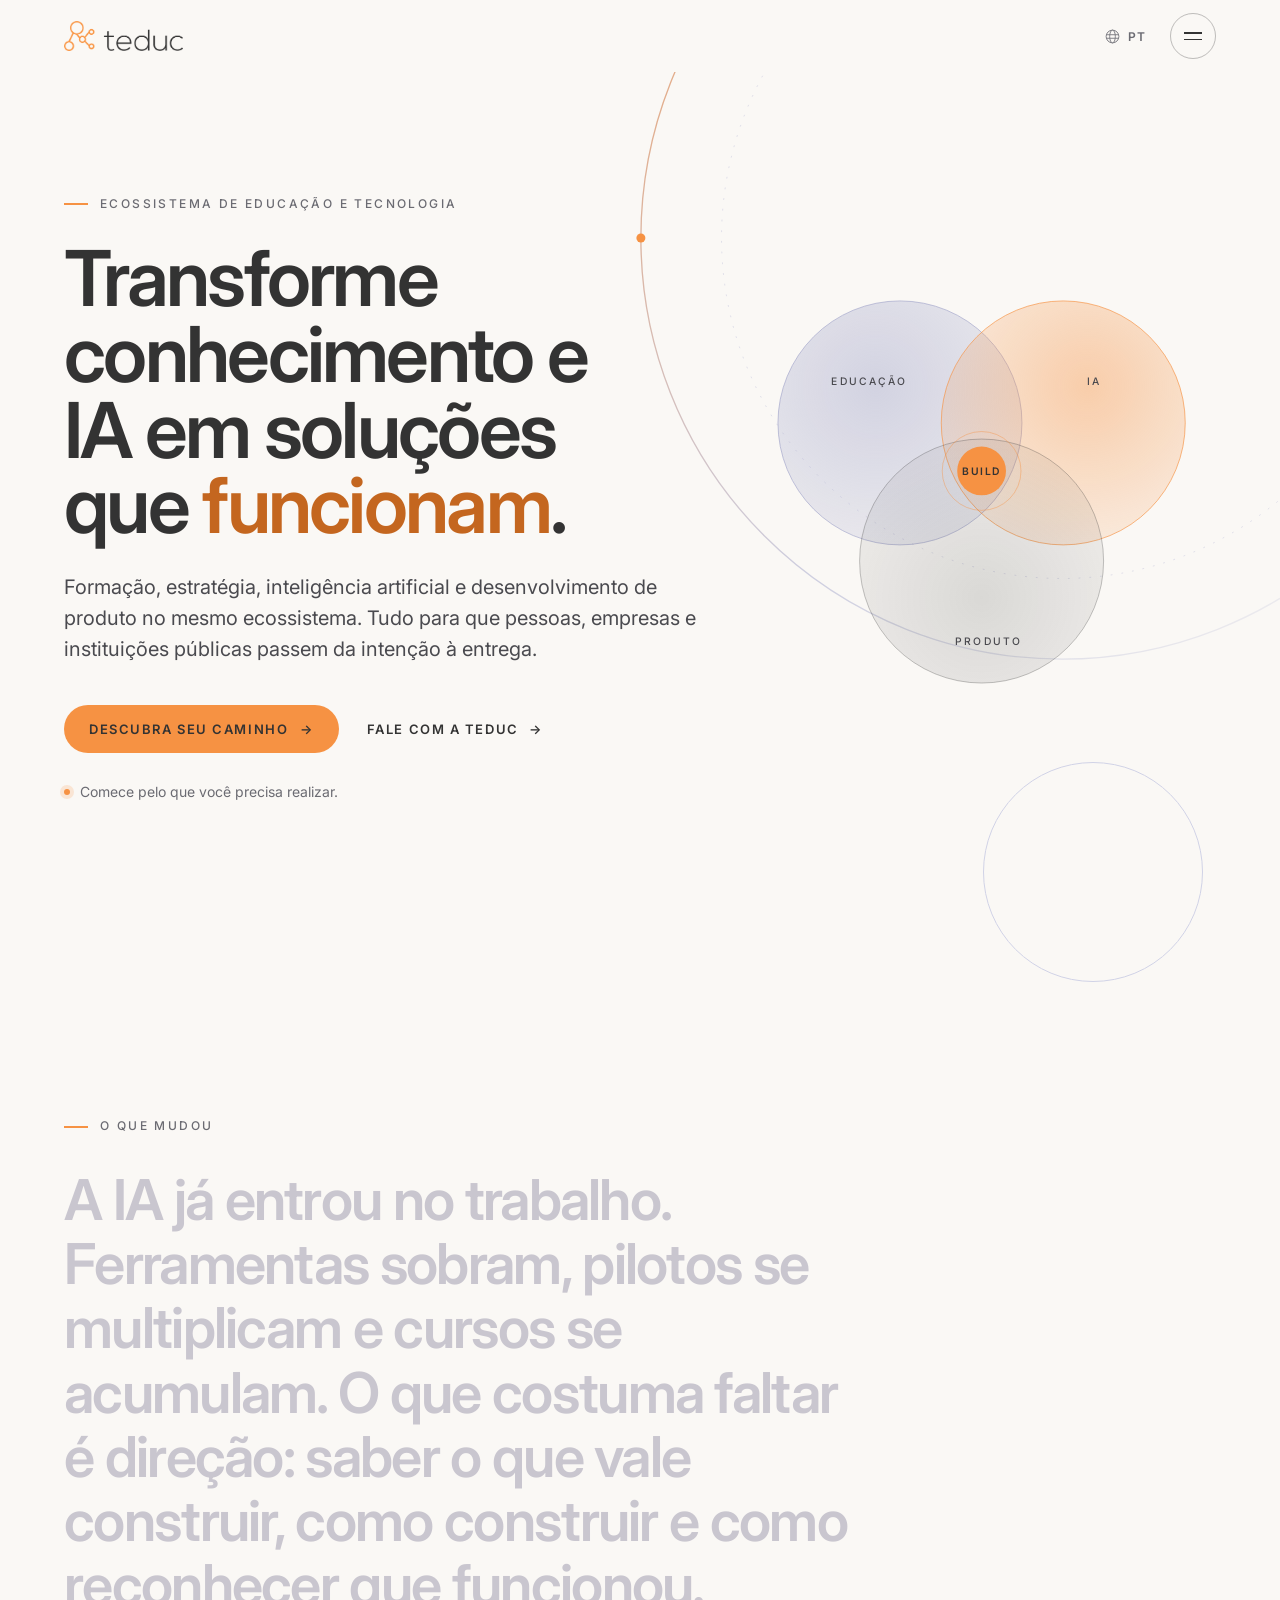
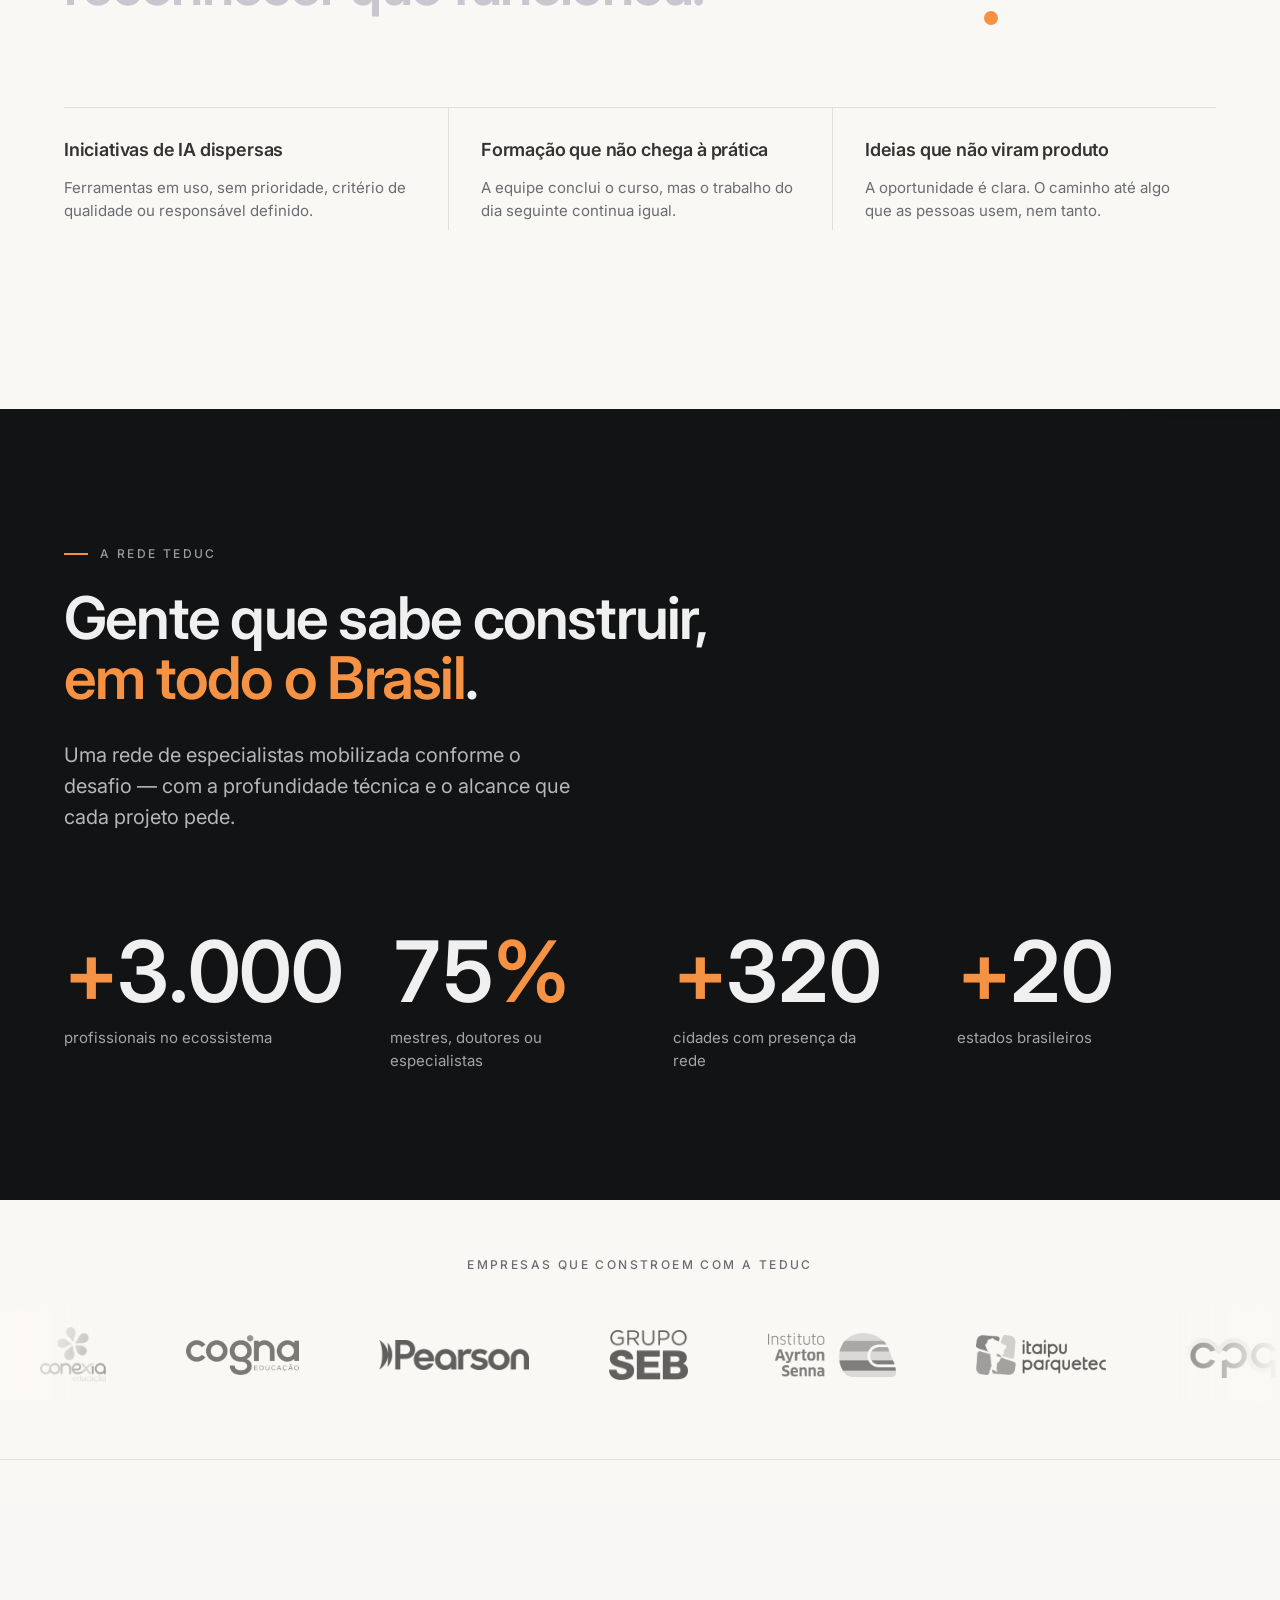
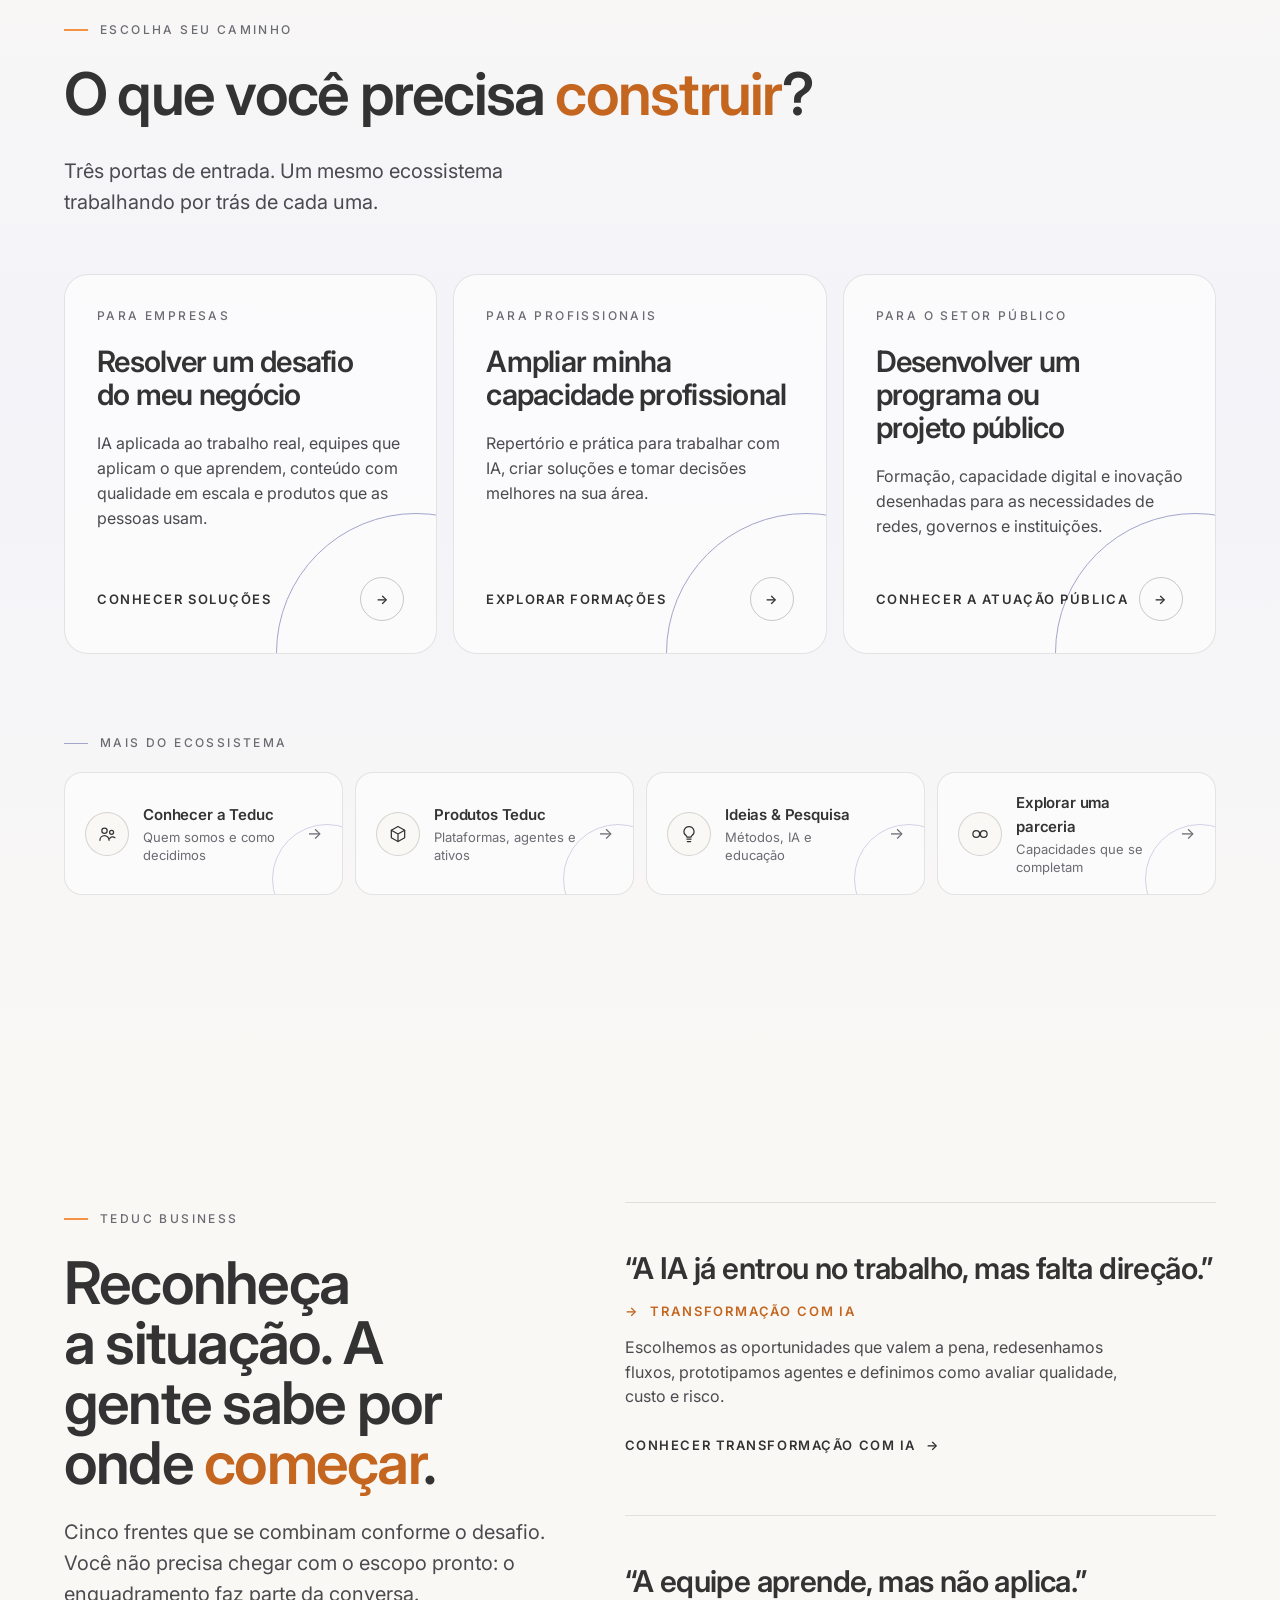
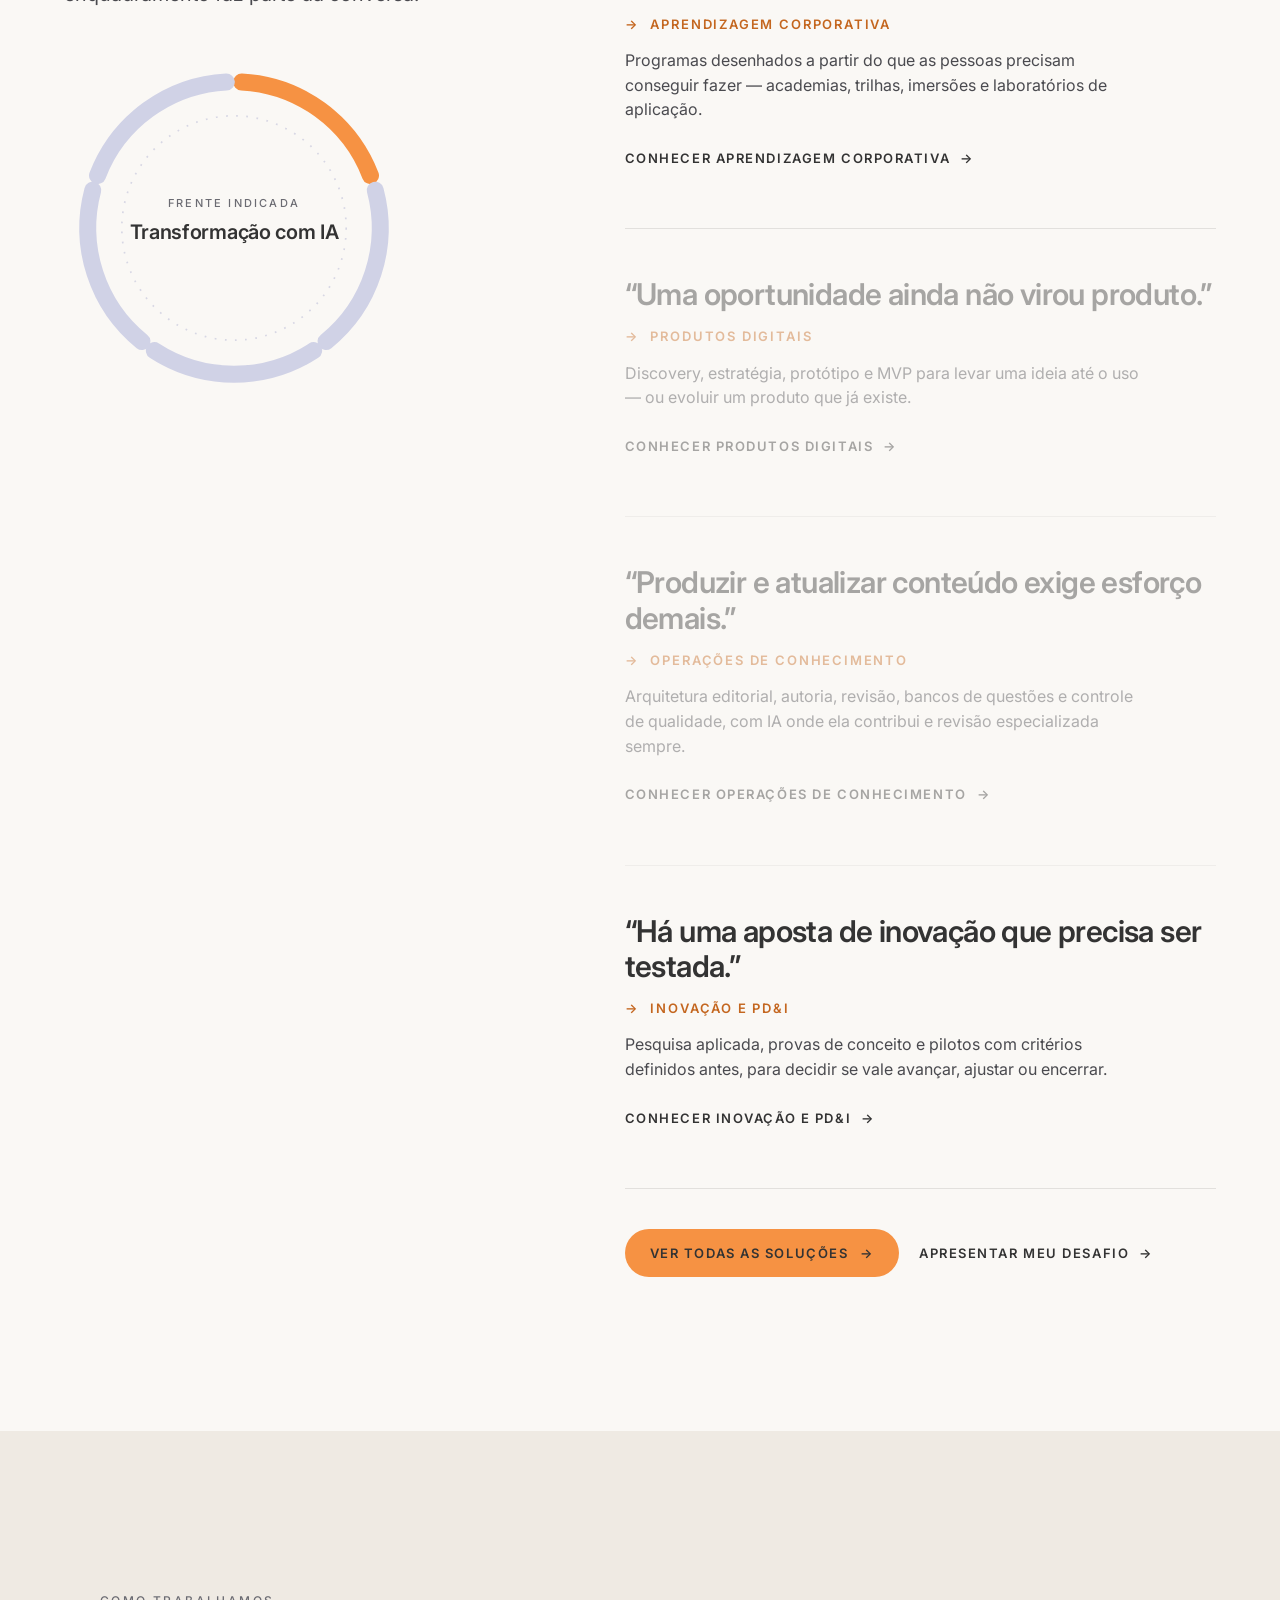
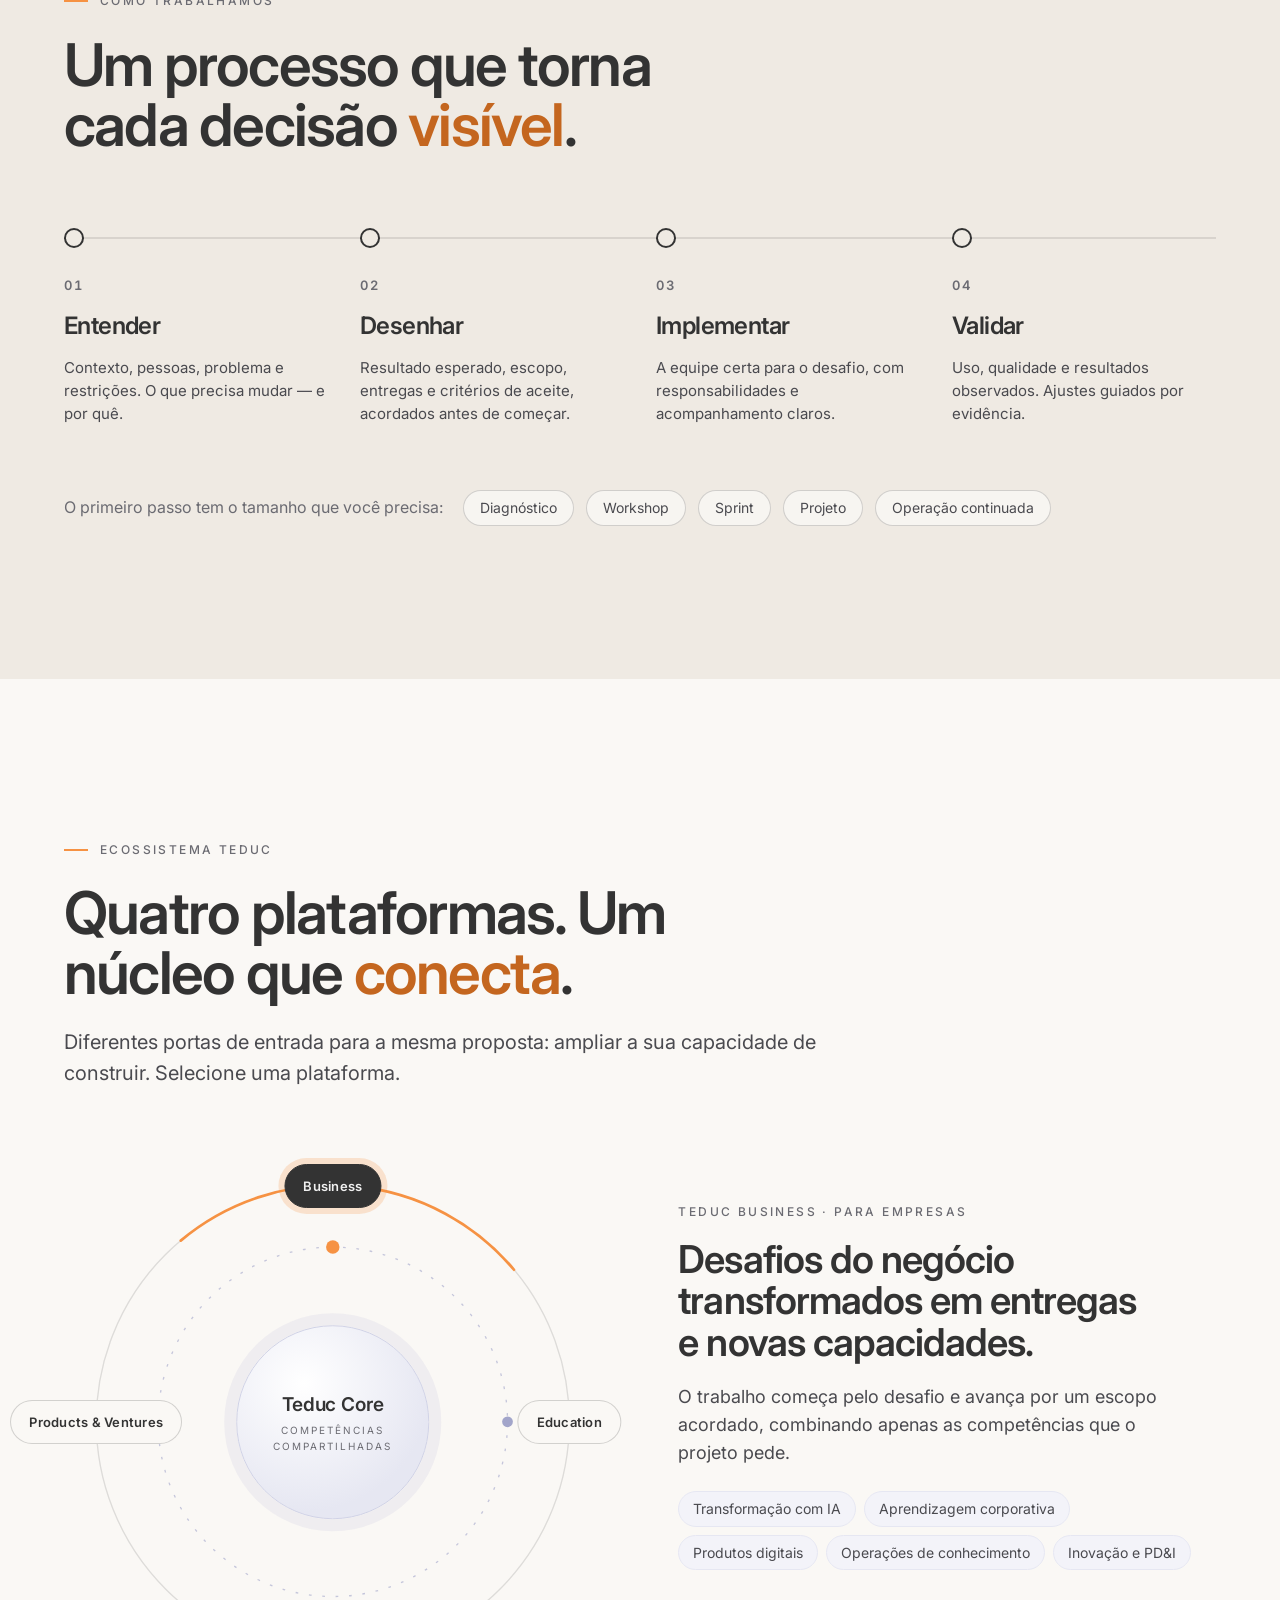
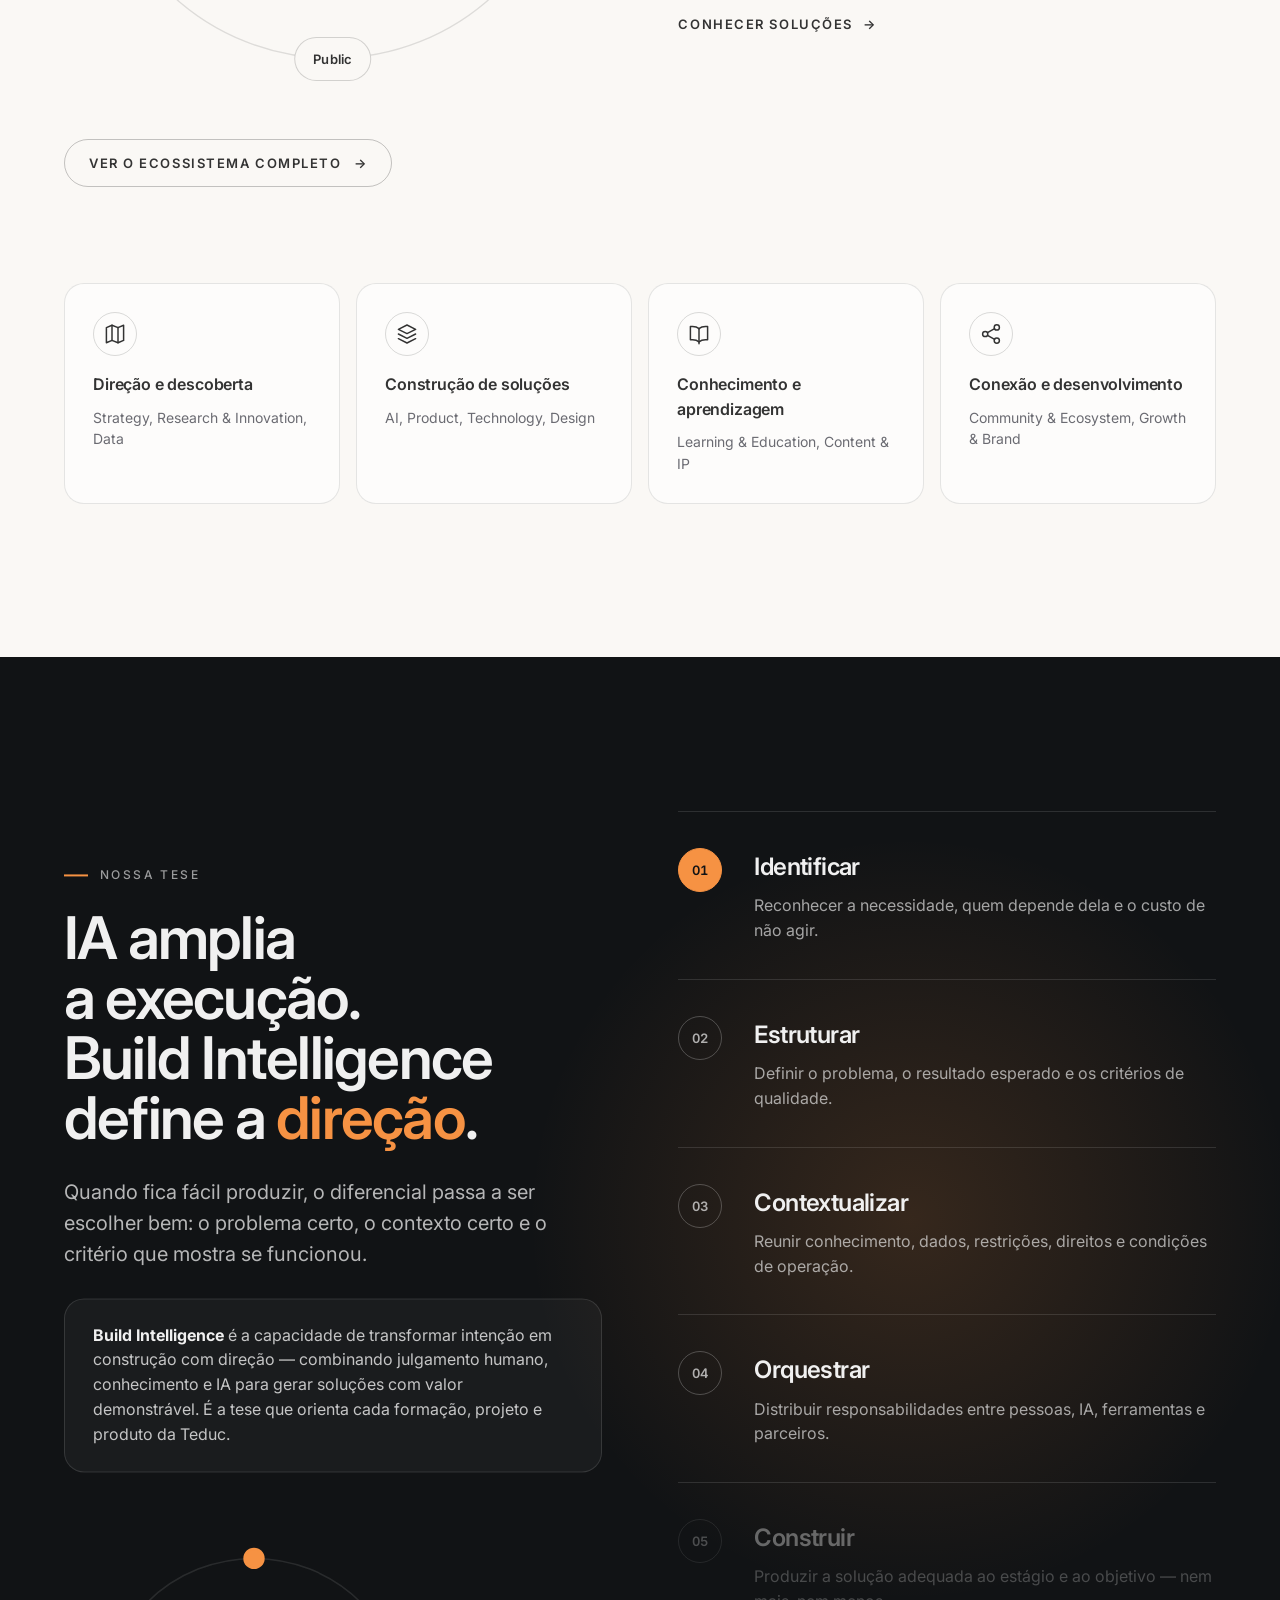
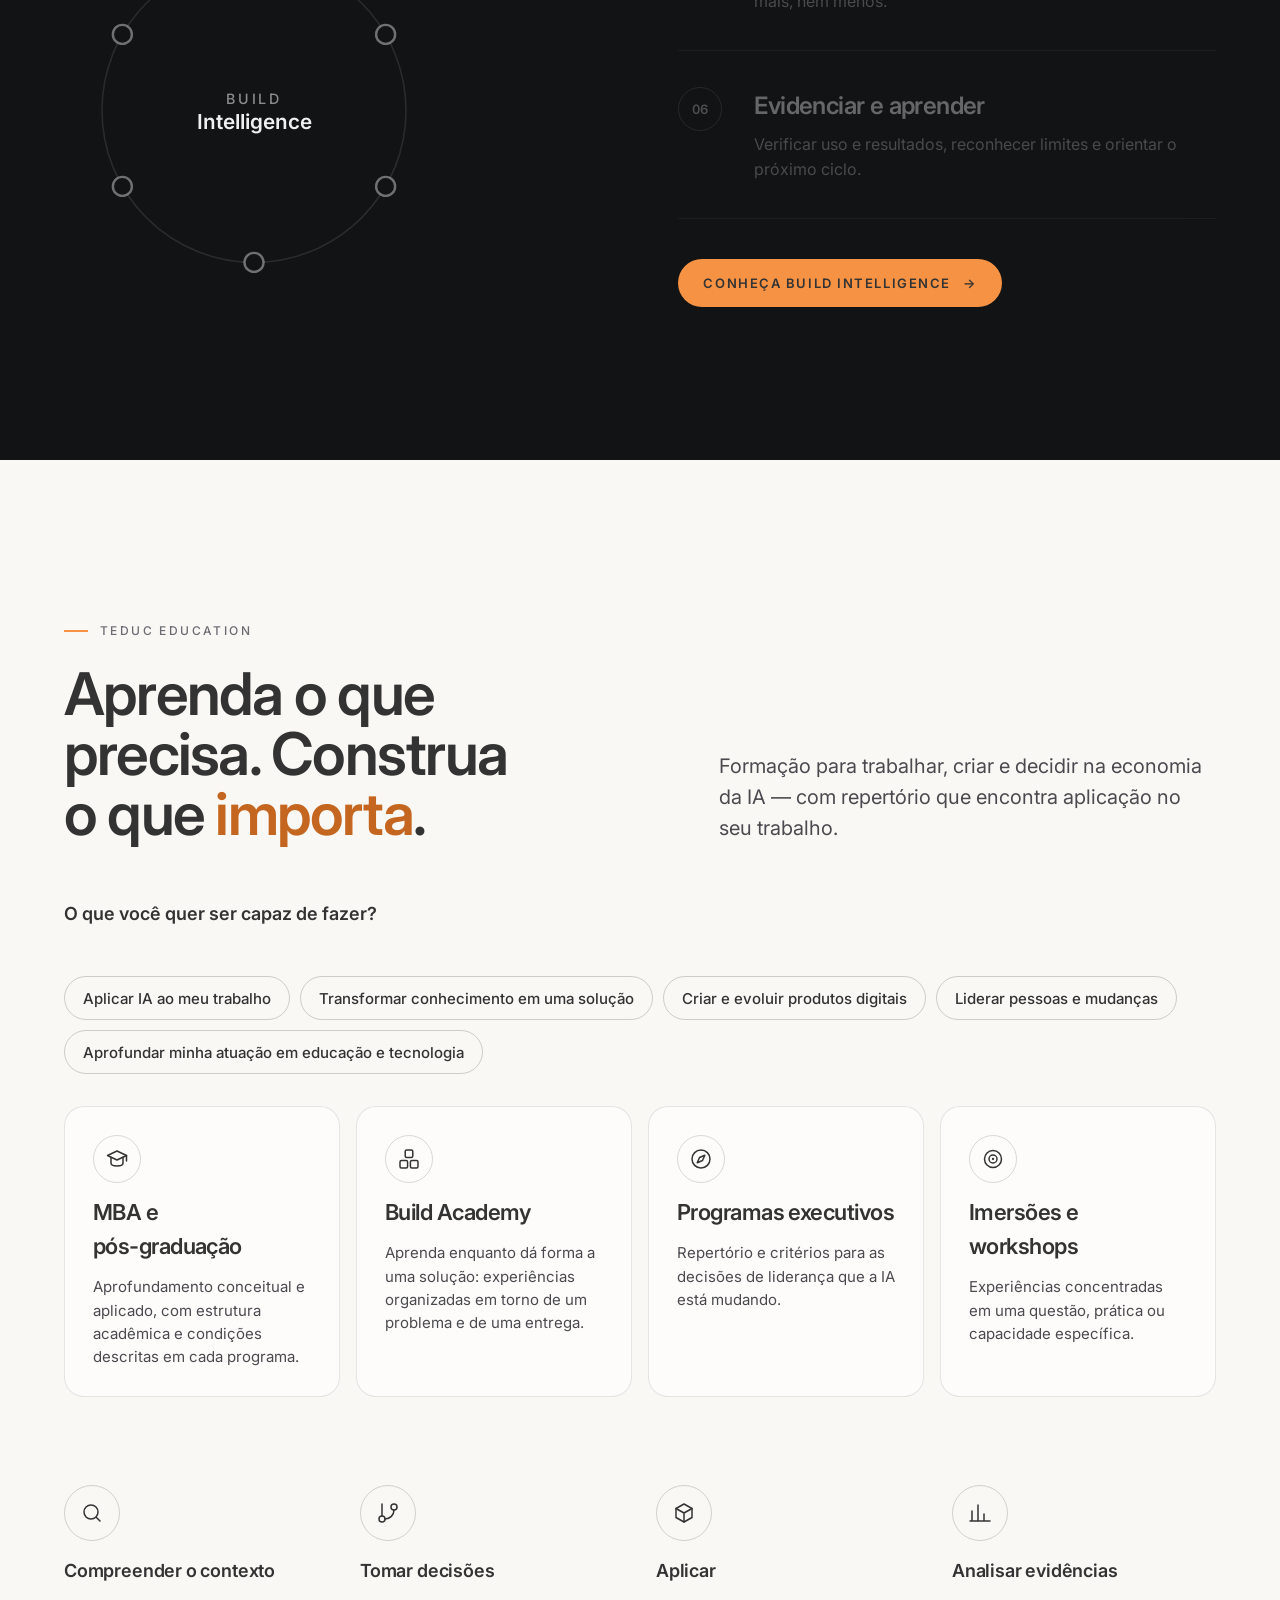
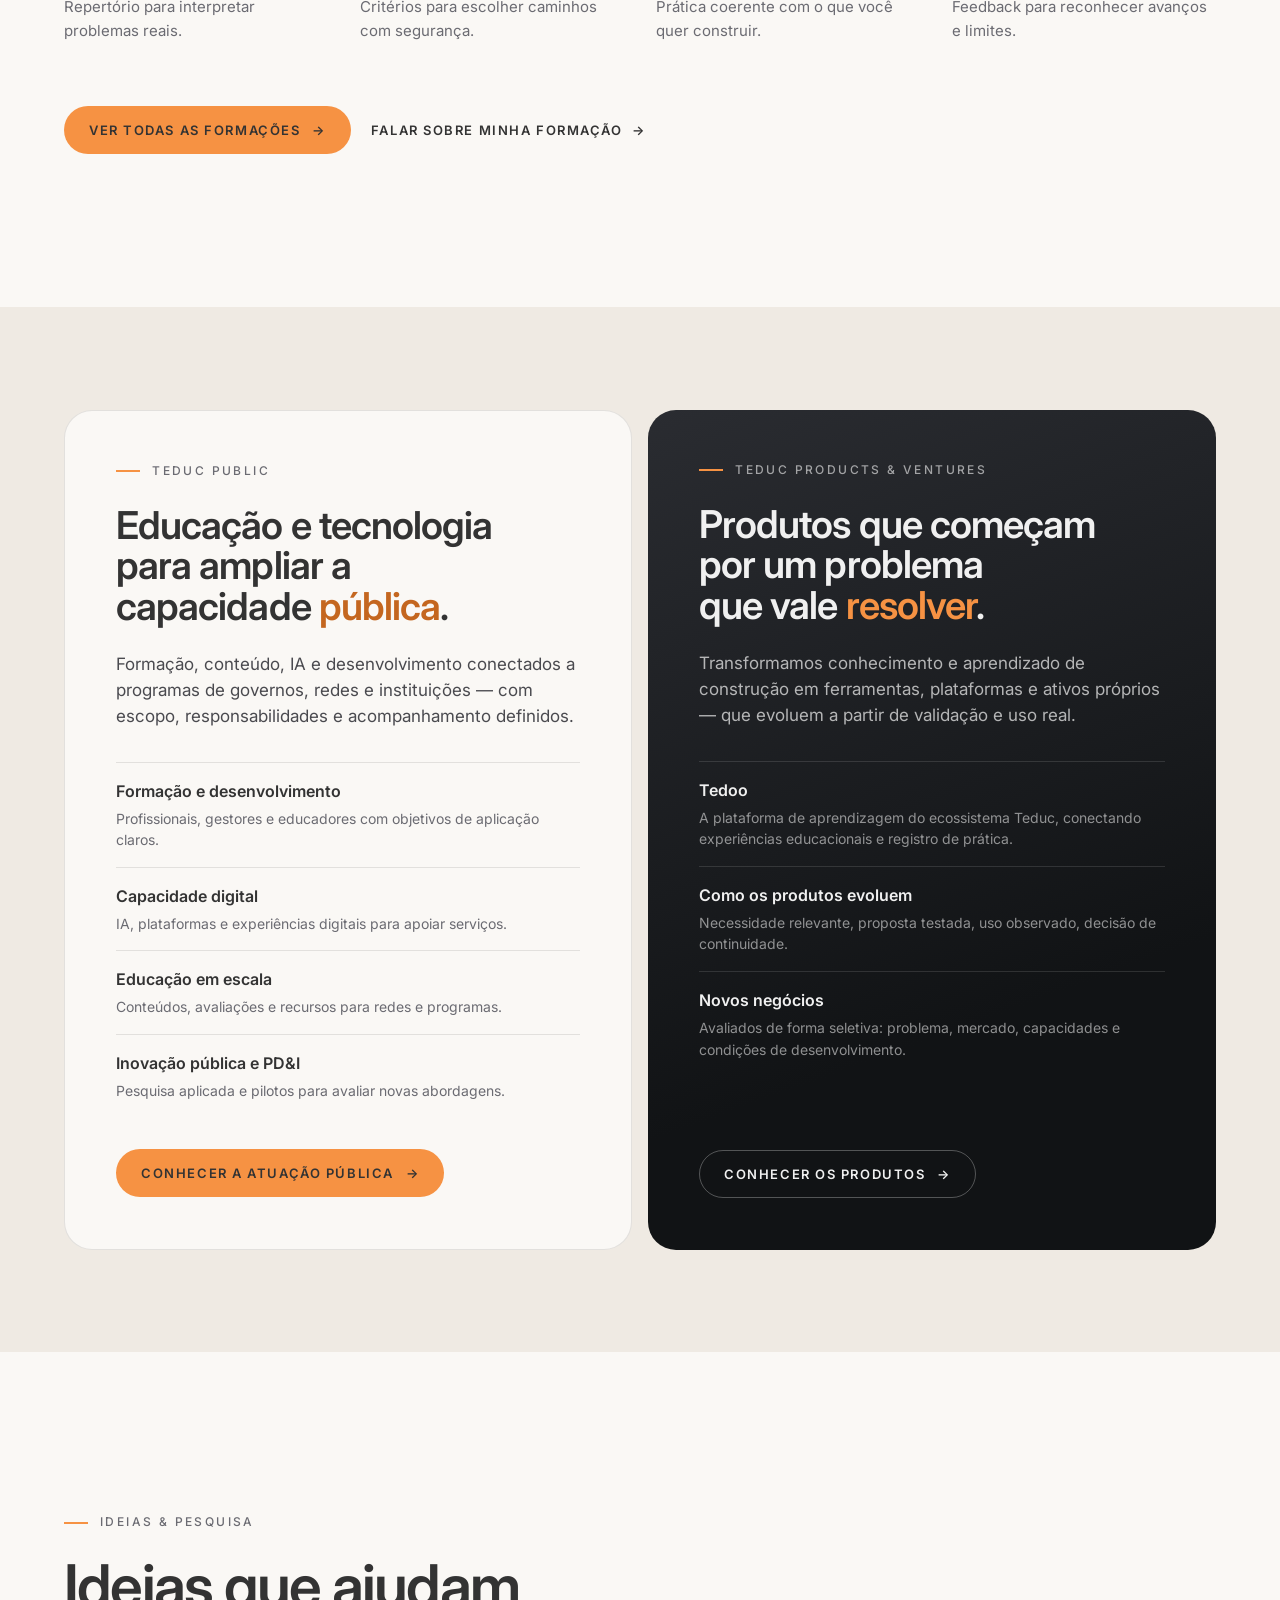
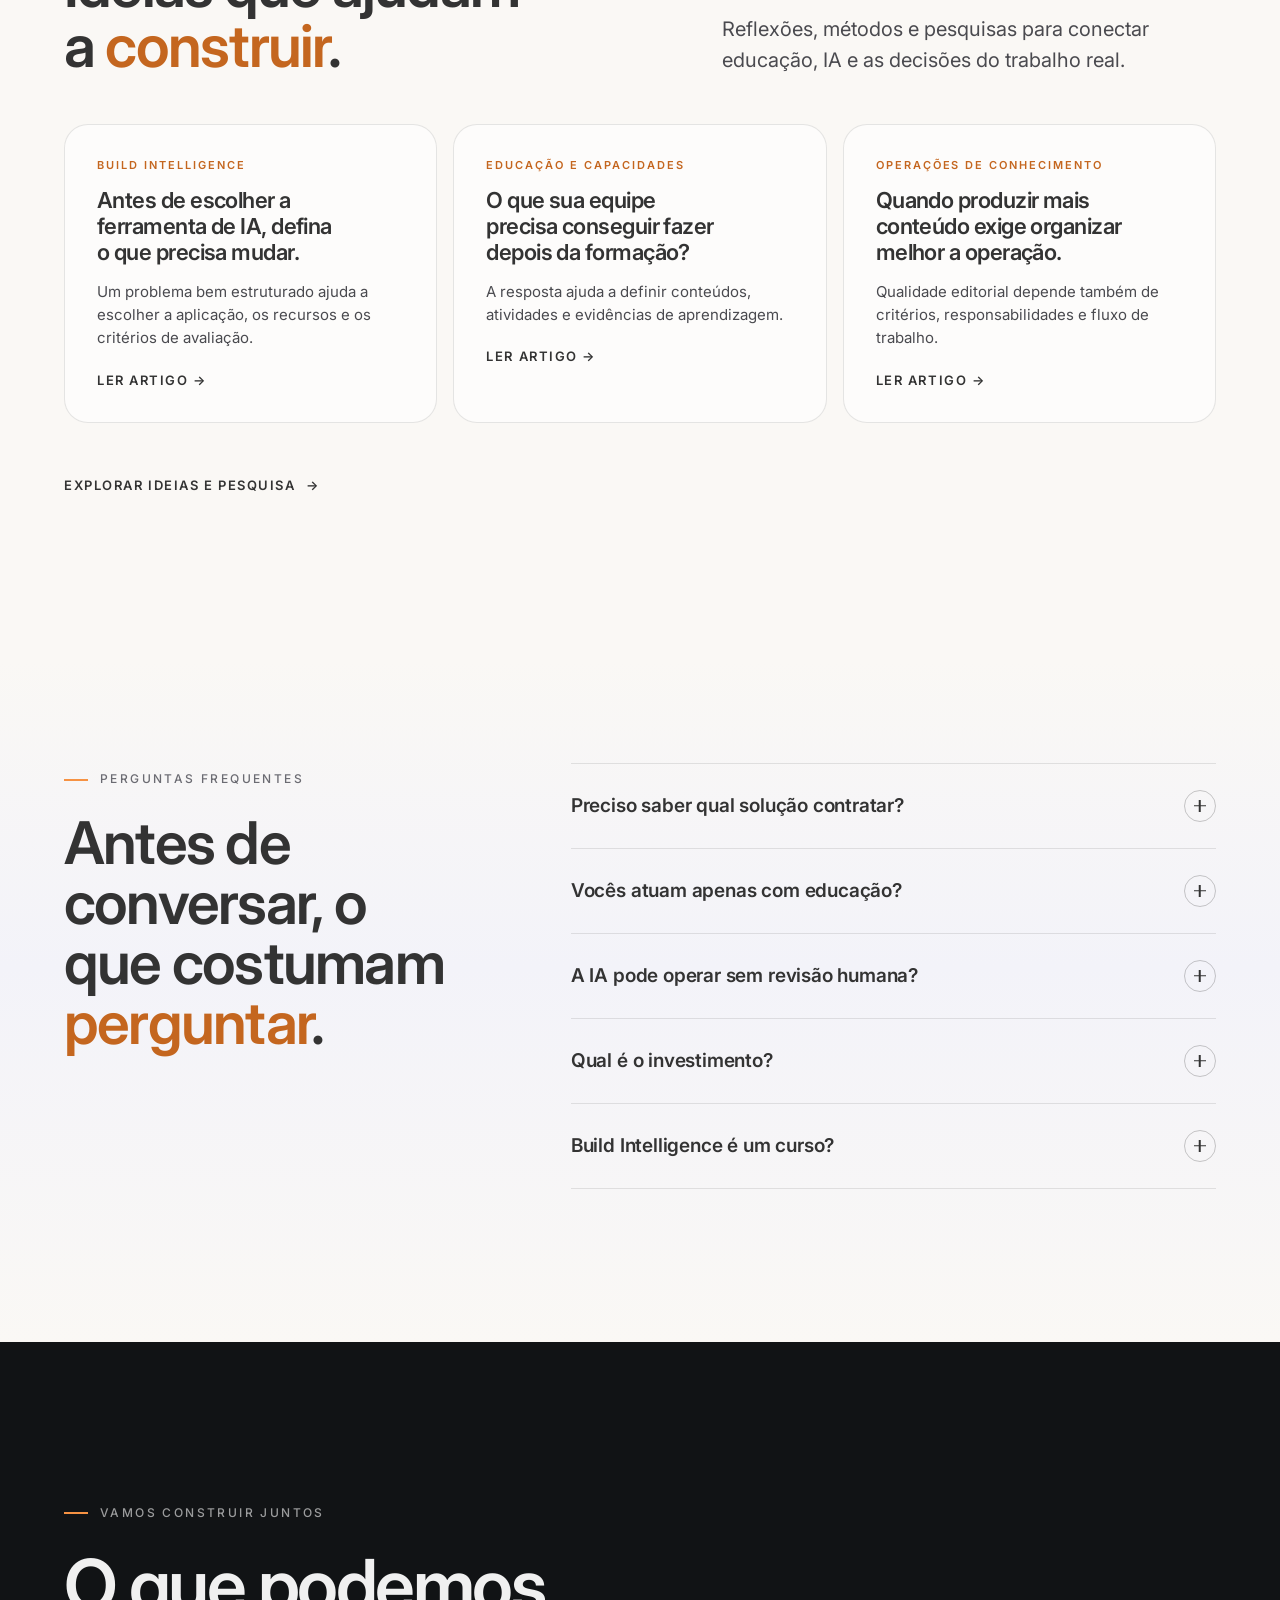
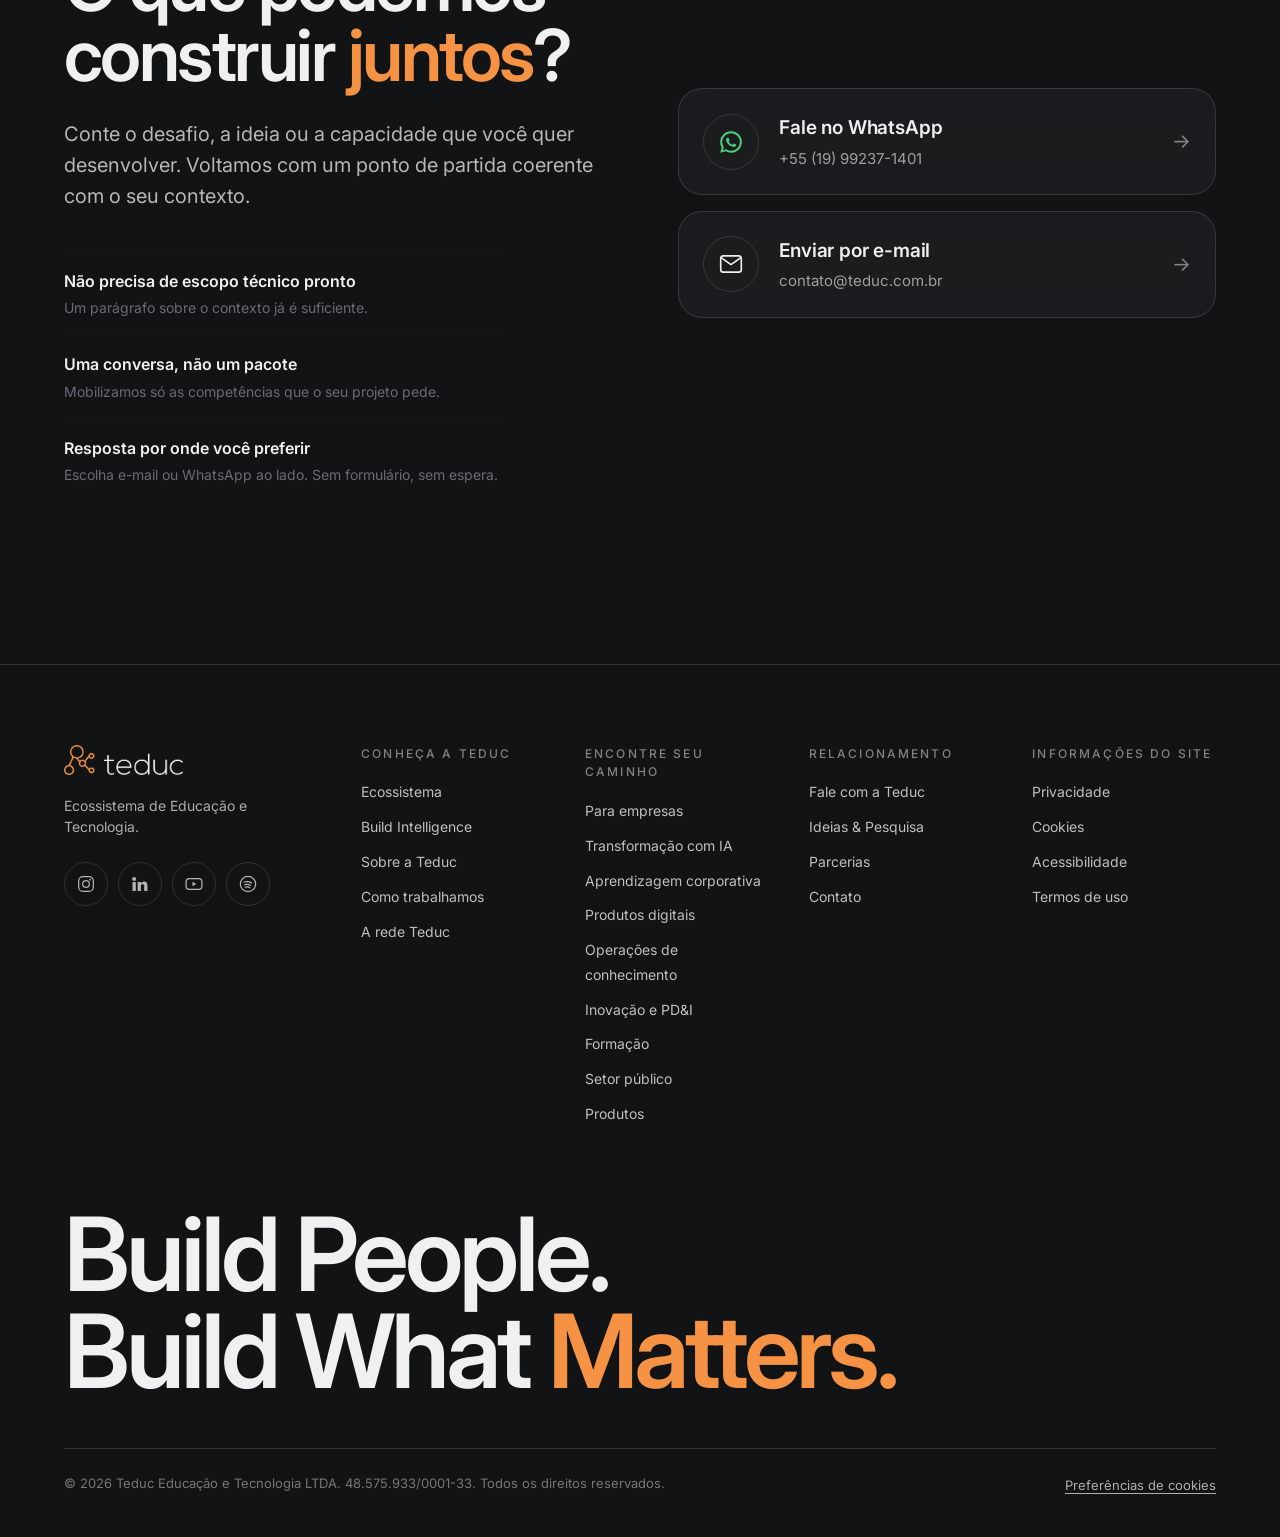
==== commit de42b901: "Site da Teduc" ====
--- a/index.html
+++ b/index.html
@@ -1 +1 @@
-<!DOCTYPE html> <html lang="pt-BR"> <head> <meta charset="utf-8"> <meta name="viewport" content="width=device-width,initial-scale=1,viewport-fit=cover"> <meta name="theme-color" content="#FAF8F5"> <link rel="icon" href="assets/logo/favicon.ico" sizes="any"> <link rel="icon" type="image/png" sizes="32x32" href="assets/logo/teduc-simbolo-32.png"> <link rel="icon" type="image/png" sizes="16x16" href="assets/logo/teduc-simbolo-16.png"> <link rel="apple-touch-icon" href="assets/logo/teduc-simbolo-180.png"> <link rel="manifest" href="site.webmanifest"> <title>Teduc — Build What Matters</title> <meta name="description" content="A Teduc é um ecossistema de educação e tecnologia que conecta formação, IA, produto e inovação para transformar desafios em soluções reais."> <meta property="og:type" content="website"> <meta property="og:site_name" content="Teduc"> <meta property="og:locale" content="pt_BR"> <meta property="og:locale:alternate" content="en_US"> <meta property="og:locale:alternate" content="es_ES"> <meta property="og:title" content="Teduc — Ecossistema de educação e tecnologia"> <meta property="og:description" content="Formação, estratégia, inteligência artificial e desenvolvimento de produto no mesmo ecossistema. Tudo para que pessoas, empresas e instituições públicas passem da intenção à entrega."> <meta property="og:image" content="assets/og/teduc-og-pt.png"> <meta property="og:image:type" content="image/png"> <meta property="og:image:width" content="1200"> <meta property="og:image:height" content="630"> <meta property="og:image:alt" content="Teduc — Transforme conhecimento e IA em soluções que funcionam."> <meta name="twitter:card" content="summary_large_image"> <meta name="twitter:title" content="Teduc — Ecossistema de educação e tecnologia"> <meta name="twitter:description" content="Formação, estratégia, inteligência artificial e desenvolvimento de produto no mesmo ecossistema."> <meta name="twitter:image" content="assets/og/teduc-og-pt.png"> <link rel="preconnect" href="https://fonts.googleapis.com"> <link rel="preconnect" href="https://fonts.gstatic.com" crossorigin> <link rel="stylesheet" href="https://fonts.googleapis.com/css2?family=Inter:wght@400;500;600;700&display=swap"> <link rel="stylesheet" href="assets/css/site.css"> <a class="skip" href="#conteudo">Pular para o conteúdo</a> <div class="progress" aria-hidden="true"></div> <header class="site" id="top"> <div class="wrap hbar"> <a class="logo" href="#inicio" aria-label="Teduc — início"> <img class="lg" src="[data-uri]" data-logo="g" alt="Teduc" width="120" height="30"> <img class="lw" src="[data-uri]" data-logo="w" alt="" width="120" height="30"> </a> <nav class="main" aria-label="Principal"> <a href="#/sobre">Sobre</a> <a href="#/ecossistema">Ecossistema</a> <a href="#/solucoes">Para empresas</a> <a href="#/formacao">Formação</a> <a href="#/setor-publico">Setor público</a> <a href="#/produtos">Produtos</a> <a href="#/contato">Contato</a> </nav> <div class="lang" data-lang-ui> <button type="button" class="lang-btn" aria-haspopup="listbox" aria-expanded="false" aria-label="Idioma / Language"> <svg viewBox="0 0 24 24" aria-hidden="true" fill="none" stroke="currentColor" stroke-width="1.4"><circle cx="12" cy="12" r="9"/><path d="M3.2 9.5h17.6M3.2 14.5h17.6"/><ellipse cx="12" cy="12" rx="4" ry="9"/></svg> <span class="lang-cur">PT</span> </button> <ul class="lang-menu" role="listbox" hidden> <li><button type="button" role="option" aria-selected="true" data-lang="pt"><span>Português</span><i>PT</i></button></li> <li><button type="button" role="option" aria-selected="false" data-lang="en"><span>English</span><i>EN</i></button></li> <li><button type="button" role="option" aria-selected="false" data-lang="es"><span>Español</span><i>ES</i></button></li> </ul> </div> <button class="menu-btn" type="button" aria-expanded="false" aria-controls="drawer" aria-label="Abrir menu"><i aria-hidden="true"></i></button> </div> </header> <div class="drawer" id="drawer" role="dialog" aria-modal="true" aria-label="Menu"> <div class="dtop"> <a class="logo" href="#inicio"><img src="[data-uri]" data-logo="g" alt="Teduc" width="120" height="30" style="height:30px;width:auto"></a> <button class="menu-btn close-btn" type="button" data-close aria-label="Fechar menu" style="display:inline-flex"><i aria-hidden="true"></i></button> </div> <nav aria-label="Menu móvel"> <a href="#/sobre">Sobre <span>→</span></a> <a href="#/ecossistema">Ecossistema <span>→</span></a> <a href="#/solucoes">Para empresas <span>→</span></a> <a href="#/formacao">Formação <span>→</span></a> <a href="#/setor-publico">Setor público <span>→</span></a> <a href="#/produtos">Produtos <span>→</span></a> <a href="#/build-intelligence">Build Intelligence <span>→</span></a> <a href="#/ideias">Ideias &amp; Pesquisa <span>→</span></a> <a href="#/contato">Contato <span>→</span></a> </nav> <div class="lang drawer-lang" role="group" aria-label="Idioma / Language"> <button type="button" data-lang="pt" aria-pressed="true">Português</button> <button type="button" data-lang="en" aria-pressed="false">English</button> <button type="button" data-lang="es" aria-pressed="false">Español</button> </div> <a class="btn" href="#contato" style="align-self:flex-start">Vamos construir juntos? <span class="arr">→</span></a> </div> <main id="conteudo"> <section class="hero" id="inicio" data-scroll> <svg class="hero-arc" viewBox="0 0 1000 1000" aria-hidden="true"> <defs><linearGradient id="arcg" x1="0" y1="0" x2="1" y2="1"><stop offset="0" stop-color="#F69243" stop-opacity=".9"/><stop offset=".55" stop-color="#A2A5CA" stop-opacity=".5"/><stop offset="1" stop-color="#A2A5CA" stop-opacity="0"/></linearGradient></defs> <g id="heroArc" style="transform-origin:500px 500px"> <circle cx="500" cy="500" r="470" fill="none" stroke="url(#arcg)" stroke-width="1.5"/> <circle cx="500" cy="500" r="380" fill="none" stroke="#A2A5CA" stroke-opacity=".35" stroke-width="1" stroke-dasharray="2 10"/> <circle cx="30" cy="500" r="5" fill="#F69243"/> </g> </svg> <div class="wrap hero-grid"> <div> <span class="kicker rv">Ecossistema de educação e tecnologia</span> <h1 class="h-display rv">Transforme conhecimento e IA em soluções que <span class="hl">funcionam</span>.</h1> <p class="lead rv">Formação, estratégia, inteligência artificial e desenvolvimento de produto no mesmo ecossistema. Tudo para que pessoas, empresas e instituições públicas passem da intenção à entrega.</p> <div class="hero-actions rv"> <a class="btn" href="#seu-caminho">Descubra seu caminho <span class="arr" aria-hidden="true">→</span></a> <a class="link" href="#contato">Fale com a Teduc <span aria-hidden="true">→</span></a> </div> <p class="hero-note rv">Comece pelo que você precisa realizar. Sem cadastro para explorar.</p> </div> <div class="venn" aria-hidden="true"> <svg viewBox="0 0 500 500"> <defs> <radialGradient id="gE" cx=".4" cy=".35" r=".7"><stop offset="0" stop-color="#A2A5CA" stop-opacity=".45"/><stop offset="1" stop-color="#A2A5CA" stop-opacity=".18"/></radialGradient> <radialGradient id="gI" cx=".6" cy=".35" r=".7"><stop offset="0" stop-color="#F69243" stop-opacity=".42"/><stop offset="1" stop-color="#F69243" stop-opacity=".12"/></radialGradient> <radialGradient id="gP" cx=".5" cy=".65" r=".7"><stop offset="0" stop-color="#333333" stop-opacity=".16"/><stop offset="1" stop-color="#333333" stop-opacity=".05"/></radialGradient> </defs> <g class="c" id="vE"><circle cx="185" cy="190" r="130" fill="url(#gE)" stroke="#A2A5CA" stroke-opacity=".7"/><text class="venn-lbl" x="112" y="150">Educação</text></g> <g class="c" id="vI"><circle cx="315" cy="190" r="130" fill="url(#gI)" stroke="#F69243" stroke-opacity=".7"/><text class="venn-lbl" x="340" y="150">IA</text></g> <g class="c" id="vP"><circle cx="250" cy="302" r="130" fill="url(#gP)" stroke="#333" stroke-opacity=".3"/><text class="venn-lbl" x="222" y="392">Produto</text></g> <g id="vCore"><circle cx="250" cy="228" r="26" fill="#F69243"/><circle cx="250" cy="228" r="42" fill="none" stroke="#F69243" stroke-opacity=".45"/><text x="250" y="232" text-anchor="middle" style="font:600 11px Inter,sans-serif;letter-spacing:.14em;fill:#333">BUILD</text></g> </svg> </div> </div> </section> <section class="statement" data-scroll id="cenario"> <div class="float-circle" data-par="-0.25" style="width:220px;height:220px;right:6%;top:8%;border:1px solid var(--lilac200)"></div> <div class="float-circle" data-par="0.35" style="width:14px;height:14px;right:22%;top:30%;background:var(--orange)"></div> <div class="wrap"> <span class="kicker">O que mudou</span> <p class="stmt" id="stmt">A IA já entrou no trabalho. Ferramentas sobram, pilotos se multiplicam e cursos se acumulam. O que costuma faltar é <em class="hl" style="font-style:normal">direção</em>: saber o que vale construir, como construir e como reconhecer que funcionou.</p> <div class="symptoms"> <div class="symptom rv"><b>Iniciativas de IA dispersas</b><span>Ferramentas em uso, sem prioridade, critério de qualidade ou responsável definido.</span></div> <div class="symptom rv"><b>Formação que não chega à prática</b><span>A equipe conclui o curso, mas o trabalho do dia seguinte continua igual.</span></div> <div class="symptom rv"><b>Ideias que não viram produto</b><span>A oportunidade é clara. O caminho até algo que as pessoas usem, nem tanto.</span></div> </div> </div> </section> <section class="stats dark" id="numeros" data-scroll> <div class="orb" data-par="-0.2" aria-hidden="true" style="width:520px;height:520px;right:-200px;top:-220px;border:1px solid rgba(246,146,67,.4);box-shadow:0 0 120px rgba(246,146,67,.14)"></div> <div class="orb" data-par="0.3" aria-hidden="true" style="width:120px;height:120px;left:6%;bottom:10%;border:1px solid rgba(162,165,202,.35)"></div> <div class="wrap" style="position:relative"> <div class="stats-head"> <div> <span class="kicker">A rede Teduc</span> <h2 class="h2" style="margin-top:24px;max-width:18ch">Gente que sabe construir, <span class="hl">em todo o Brasil</span>.</h2> </div> <p class="lead" style="max-width:40ch">Uma rede de especialistas mobilizada conforme o desafio — com a profundidade técnica e o alcance que cada projeto pede.</p> </div> <div class="stats-grid"> <div class="stat"><span class="num"><em>+</em><span data-count="2000" data-fmt="k">2.000</span></span><span class="lbl">profissionais no ecossistema</span></div> <div class="stat"><span class="num"><span data-count="75">75</span><em>%</em></span><span class="lbl">mestres, doutores ou especialistas</span></div> <div class="stat"><span class="num"><em>+</em><span data-count="320">320</span></span><span class="lbl">cidades com presença da rede</span></div> <div class="stat"><span class="num"><em>+</em><span data-count="20">20</span></span><span class="lbl">estados brasileiros</span></div> </div> </div> </section> <section class="logos" aria-labelledby="logos-t"> <div class="wrap"> <p id="logos-t">Empresas que constroem com a Teduc</p> </div> <div class="marquee" id="marquee"> <div class="mrow" id="mrow"><ul class="mset"><li class="logo-slot"><img src="assets/clientes/conexia.png" alt="Conexia Educação" width="66" height="56" style="--h:56" decoding="async" draggable="false"></li><li class="logo-slot"><img src="assets/clientes/cogna.png" alt="Cogna Educação" width="112" height="40" style="--h:40" decoding="async" draggable="false"></li><li class="logo-slot"><img src="assets/clientes/pearson.png" alt="Pearson" width="149" height="30" style="--h:30" decoding="async" draggable="false"></li><li class="logo-slot"><img src="assets/clientes/seb.png" alt="Grupo SEB" width="79" height="50" style="--h:50" decoding="async" draggable="false"></li><li class="logo-slot"><img src="assets/clientes/senna.png" alt="Instituto Ayrton Senna" width="128" height="44" style="--h:44" decoding="async" draggable="false"></li><li class="logo-slot"><img src="assets/clientes/itaipu.png" alt="Itaipu Parquetec" width="131" height="40" style="--h:40" decoding="async" draggable="false"></li><li class="logo-slot"><img src="assets/clientes/cpqd.png" alt="CPqD" width="126" height="45" style="--h:45" decoding="async" draggable="false"></li><li class="logo-slot"><img src="assets/clientes/conexia.png" alt="" width="66" height="56" style="--h:56" decoding="async" draggable="false"></li><li class="logo-slot"><img src="assets/clientes/cogna.png" alt="" width="112" height="40" style="--h:40" decoding="async" draggable="false"></li><li class="logo-slot"><img src="assets/clientes/pearson.png" alt="" width="149" height="30" style="--h:30" decoding="async" draggable="false"></li><li class="logo-slot"><img src="assets/clientes/seb.png" alt="" width="79" height="50" style="--h:50" decoding="async" draggable="false"></li><li class="logo-slot"><img src="assets/clientes/senna.png" alt="" width="128" height="44" style="--h:44" decoding="async" draggable="false"></li><li class="logo-slot"><img src="assets/clientes/itaipu.png" alt="" width="131" height="40" style="--h:40" decoding="async" draggable="false"></li><li class="logo-slot"><img src="assets/clientes/cpqd.png" alt="" width="126" height="45" style="--h:45" decoding="async" draggable="false"></li><li class="logo-slot"><img src="assets/clientes/conexia.png" alt="" width="66" height="56" style="--h:56" decoding="async" draggable="false"></li><li class="logo-slot"><img src="assets/clientes/cogna.png" alt="" width="112" height="40" style="--h:40" decoding="async" draggable="false"></li><li class="logo-slot"><img src="assets/clientes/pearson.png" alt="" width="149" height="30" style="--h:30" decoding="async" draggable="false"></li><li class="logo-slot"><img src="assets/clientes/seb.png" alt="" width="79" height="50" style="--h:50" decoding="async" draggable="false"></li><li class="logo-slot"><img src="assets/clientes/senna.png" alt="" width="128" height="44" style="--h:44" decoding="async" draggable="false"></li><li class="logo-slot"><img src="assets/clientes/itaipu.png" alt="" width="131" height="40" style="--h:40" decoding="async" draggable="false"></li><li class="logo-slot"><img src="assets/clientes/cpqd.png" alt="" width="126" height="45" style="--h:45" decoding="async" draggable="false"></li></ul><ul class="mset" aria-hidden="true"><li class="logo-slot"><img src="assets/clientes/conexia.png" alt="" width="66" height="56" style="--h:56" decoding="async" draggable="false"></li><li class="logo-slot"><img src="assets/clientes/cogna.png" alt="" width="112" height="40" style="--h:40" decoding="async" draggable="false"></li><li class="logo-slot"><img src="assets/clientes/pearson.png" alt="" width="149" height="30" style="--h:30" decoding="async" draggable="false"></li><li class="logo-slot"><img src="assets/clientes/seb.png" alt="" width="79" height="50" style="--h:50" decoding="async" draggable="false"></li><li class="logo-slot"><img src="assets/clientes/senna.png" alt="" width="128" height="44" style="--h:44" decoding="async" draggable="false"></li><li class="logo-slot"><img src="assets/clientes/itaipu.png" alt="" width="131" height="40" style="--h:40" decoding="async" draggable="false"></li><li class="logo-slot"><img src="assets/clientes/cpqd.png" alt="" width="126" height="45" style="--h:45" decoding="async" draggable="false"></li><li class="logo-slot"><img src="assets/clientes/conexia.png" alt="" width="66" height="56" style="--h:56" decoding="async" draggable="false"></li><li class="logo-slot"><img src="assets/clientes/cogna.png" alt="" width="112" height="40" style="--h:40" decoding="async" draggable="false"></li><li class="logo-slot"><img src="assets/clientes/pearson.png" alt="" width="149" height="30" style="--h:30" decoding="async" draggable="false"></li><li class="logo-slot"><img src="assets/clientes/seb.png" alt="" width="79" height="50" style="--h:50" decoding="async" draggable="false"></li><li class="logo-slot"><img src="assets/clientes/senna.png" alt="" width="128" height="44" style="--h:44" decoding="async" draggable="false"></li><li class="logo-slot"><img src="assets/clientes/itaipu.png" alt="" width="131" height="40" style="--h:40" decoding="async" draggable="false"></li><li class="logo-slot"><img src="assets/clientes/cpqd.png" alt="" width="126" height="45" style="--h:45" decoding="async" draggable="false"></li><li class="logo-slot"><img src="assets/clientes/conexia.png" alt="" width="66" height="56" style="--h:56" decoding="async" draggable="false"></li><li class="logo-slot"><img src="assets/clientes/cogna.png" alt="" width="112" height="40" style="--h:40" decoding="async" draggable="false"></li><li class="logo-slot"><img src="assets/clientes/pearson.png" alt="" width="149" height="30" style="--h:30" decoding="async" draggable="false"></li><li class="logo-slot"><img src="assets/clientes/seb.png" alt="" width="79" height="50" style="--h:50" decoding="async" draggable="false"></li><li class="logo-slot"><img src="assets/clientes/senna.png" alt="" width="128" height="44" style="--h:44" decoding="async" draggable="false"></li><li class="logo-slot"><img src="assets/clientes/itaipu.png" alt="" width="131" height="40" style="--h:40" decoding="async" draggable="false"></li><li class="logo-slot"><img src="assets/clientes/cpqd.png" alt="" width="126" height="45" style="--h:45" decoding="async" draggable="false"></li></ul></div> </div> </section> <section class="sec lilac" id="seu-caminho" tabindex="-1"> <div class="wrap"> <div class="paths-head"> <div> <span class="kicker">Escolha seu caminho</span> <h2 class="h2" style="margin-top:24px">O que você precisa <span class="hl">construir</span>?</h2> </div> <p class="lead" style="max-width:40ch">Três portas de entrada. Um mesmo ecossistema trabalhando por trás de cada uma.</p> </div> <div class="paths"> <a class="path rv" href="#/solucoes"> <span class="who">Para empresas</span> <h3>Resolver um desafio do meu negócio</h3> <p>IA aplicada ao trabalho real, equipes que aplicam o que aprendem, conteúdo com qualidade em escala e produtos que as pessoas usam.</p> <span class="go">Conhecer soluções <i aria-hidden="true">→</i></span> </a> <a class="path rv" href="#/formacao"> <span class="who">Para profissionais</span> <h3>Ampliar minha capacidade profissional</h3> <p>Repertório e prática para trabalhar com IA, criar soluções e tomar decisões melhores na sua área.</p> <span class="go">Explorar formações <i aria-hidden="true">→</i></span> </a> <a class="path rv" href="#/setor-publico"> <span class="who">Para o setor público</span> <h3>Desenvolver um programa ou projeto público</h3> <p>Formação, capacidade digital e inovação desenhadas para as necessidades de redes, governos e instituições.</p> <span class="go">Conhecer a atuação pública <i aria-hidden="true">→</i></span> </a> </div> <div class="quick"> <span class="quick-lbl">Mais do ecossistema</span> <div class="quick-grid"> <a class="qlink" href="#/sobre"><span class="qic" aria-hidden="true"><svg viewBox="0 0 24 24" fill="none" stroke="currentColor" stroke-width="1.5" stroke-linecap="round"><circle cx="9" cy="8" r="3.2"/><path d="M3.5 19.5a5.5 5.5 0 0 1 11 0"/><circle cx="17.5" cy="10" r="2.4"/><path d="M15 17.6a4.2 4.2 0 0 1 6.5-1.2"/></svg></span><span class="qtx"><b>Conhecer a Teduc</b><span>Quem somos e como decidimos</span></span><span class="qar" aria-hidden="true">→</span></a> <a class="qlink" href="#/produtos"><span class="qic" aria-hidden="true"><svg viewBox="0 0 24 24" fill="none" stroke="currentColor" stroke-width="1.5" stroke-linecap="round" stroke-linejoin="round"><path d="m12 3 8 4.5v9L12 21l-8-4.5v-9z"/><path d="M12 12v9M12 12l8-4.5M12 12 4 7.5"/></svg></span><span class="qtx"><b>Produtos Teduc</b><span>Plataformas, agentes e ativos</span></span><span class="qar" aria-hidden="true">→</span></a> <a class="qlink" href="#/ideias"><span class="qic" aria-hidden="true"><svg viewBox="0 0 24 24" fill="none" stroke="currentColor" stroke-width="1.5" stroke-linecap="round" stroke-linejoin="round"><path d="M9.5 18h5M10 21h4"/><path d="M12 3a6 6 0 0 1 3.6 10.8c-.6.5-.9 1.1-1 1.8h-5.2c-.1-.7-.4-1.3-1-1.8A6 6 0 0 1 12 3Z"/></svg></span><span class="qtx"><b>Ideias &amp; Pesquisa</b><span>Métodos, IA e educação</span></span><span class="qar" aria-hidden="true">→</span></a> <a class="qlink" href="#contato"><span class="qic" aria-hidden="true"><svg viewBox="0 0 24 24" fill="none" stroke="currentColor" stroke-width="1.5" stroke-linecap="round" stroke-linejoin="round"><circle cx="7.5" cy="12" r="4"/><circle cx="16.5" cy="12" r="4"/></svg></span><span class="qtx"><b>Explorar uma parceria</b><span>Capacidades que se completam</span></span><span class="qar" aria-hidden="true">→</span></a> </div> </div> </div> </section> <section class="sec" id="solucoes"> <div class="wrap biz"> <div class="biz-left"> <span class="kicker">Teduc Business</span> <h2 class="h2" style="margin-top:24px">Reconheça a situação. A gente sabe por onde <span class="hl">começar</span>.</h2> <p class="lead">Cinco frentes que se combinam conforme o desafio. Você não precisa chegar com o escopo pronto: o enquadramento faz parte da conversa.</p> <div class="dial" aria-hidden="true"> <svg viewBox="0 0 200 200" id="dial"></svg> <div class="dial-center"><small>Frente indicada</small><strong id="dialLabel">Transformação com IA</strong></div> </div> </div> <div> <ol class="sits" id="sits"> <li class="sit" data-front="Transformação com IA"> <p class="q">“A IA já entrou no trabalho, mas falta direção.”</p> <p class="a"><span aria-hidden="true">→</span> Transformação com IA</p> <p class="d">Escolhemos as oportunidades que valem a pena, redesenhamos fluxos, prototipamos agentes e definimos como avaliar qualidade, custo e risco.</p> <a class="link" href="#/solucoes/transformacao-com-ia">Conhecer Transformação com IA <span aria-hidden="true">→</span></a> </li> <li class="sit" data-front="Aprendizagem corporativa"> <p class="q">“A equipe aprende, mas não aplica.”</p> <p class="a"><span aria-hidden="true">→</span> Aprendizagem corporativa</p> <p class="d">Programas desenhados a partir do que as pessoas precisam conseguir fazer — academias, trilhas, imersões e laboratórios de aplicação.</p> <a class="link" href="#/solucoes/aprendizagem-corporativa">Conhecer Aprendizagem corporativa <span aria-hidden="true">→</span></a> </li> <li class="sit" data-front="Produtos digitais"> <p class="q">“Uma oportunidade ainda não virou produto.”</p> <p class="a"><span aria-hidden="true">→</span> Produtos digitais</p> <p class="d">Discovery, estratégia, protótipo e MVP para levar uma ideia até o uso — ou evoluir um produto que já existe.</p> <a class="link" href="#/solucoes/produtos-digitais">Conhecer Produtos digitais <span aria-hidden="true">→</span></a> </li> <li class="sit" data-front="Operações de conhecimento"> <p class="q">“Produzir e atualizar conteúdo exige esforço demais.”</p> <p class="a"><span aria-hidden="true">→</span> Operações de conhecimento</p> <p class="d">Arquitetura editorial, autoria, revisão, bancos de questões e controle de qualidade, com IA onde ela contribui e revisão especializada sempre.</p> <a class="link" href="#/solucoes/operacoes-de-conhecimento">Conhecer Operações de conhecimento <span aria-hidden="true">→</span></a> </li> <li class="sit" data-front="Inovação e PD&amp;I"> <p class="q">“Há uma aposta de inovação que precisa ser testada.”</p> <p class="a"><span aria-hidden="true">→</span> Inovação e PD&amp;I</p> <p class="d">Pesquisa aplicada, provas de conceito e pilotos com critérios definidos antes, para decidir se vale avançar, ajustar ou encerrar.</p> <a class="link" href="#/solucoes/inovacao-pdi">Conhecer Inovação e PD&amp;I <span aria-hidden="true">→</span></a> </li> </ol> <div class="biz-foot"> <a class="btn" href="#/solucoes">Ver todas as soluções <span class="arr" aria-hidden="true">→</span></a> <a class="link" href="#contato">Apresentar meu desafio <span aria-hidden="true">→</span></a> </div> </div> </div> </section> <section class="sec mid" id="como-trabalhamos" data-scroll> <div class="wrap"> <span class="kicker">Como trabalhamos</span> <h2 class="h2" style="margin-top:24px;max-width:18ch">Um processo que torna cada decisão <span class="hl">visível</span>.</h2> <div class="steps"> <div class="steps-line" aria-hidden="true"><b></b></div> <div class="step rv"><span class="n">01</span><h3>Entender</h3><p>Contexto, pessoas, problema e restrições. O que precisa mudar — e por quê.</p></div> <div class="step rv"><span class="n">02</span><h3>Desenhar</h3><p>Resultado esperado, escopo, entregas e critérios de aceite, acordados antes de começar.</p></div> <div class="step rv"><span class="n">03</span><h3>Implementar</h3><p>A equipe certa para o desafio, com responsabilidades e acompanhamento claros.</p></div> <div class="step rv"><span class="n">04</span><h3>Validar</h3><p>Uso, qualidade e resultados observados. Ajustes guiados por evidência.</p></div> </div> <div class="process-note"> <span class="muted" style="align-self:center;margin-right:8px">O primeiro passo tem o tamanho que você precisa:</span> <span class="chip">Diagnóstico</span><span class="chip">Workshop</span><span class="chip">Sprint</span><span class="chip">Projeto</span><span class="chip">Operação continuada</span> </div> </div> </section> <section class="sec" id="ecossistema" data-scroll> <div class="wrap"> <span class="kicker">Ecossistema Teduc</span> <h2 class="h2" style="margin-top:24px;max-width:17ch">Quatro plataformas. Um núcleo que <span class="hl">conecta</span>.</h2> <p class="lead" style="margin-top:24px">Diferentes portas de entrada para a mesma proposta: ampliar a sua capacidade de construir. Selecione uma plataforma.</p> <div class="eco"> <div class="orbit"> <svg class="rings" viewBox="0 0 400 400" aria-hidden="true"> <circle cx="200" cy="200" r="176" fill="none" stroke="#333" stroke-opacity=".14"/> <g id="orbitSpin" style="transform-origin:200px 200px"> <circle cx="200" cy="200" r="130" fill="none" stroke="#A2A5CA" stroke-opacity=".6" stroke-dasharray="2 8"/> <circle cx="330" cy="200" r="4" fill="#A2A5CA"/><circle cx="70" cy="200" r="4" fill="#A2A5CA"/> <circle cx="200" cy="70" r="5" fill="#F69243"/> </g> <g id="orbitSpin2" style="transform-origin:200px 200px"> <path d="M200 24 A176 176 0 0 1 376 200" fill="none" stroke="#F69243" stroke-width="2" stroke-linecap="round"/> </g> </svg> <div class="core"><b>Teduc Core</b><small>Competências compartilhadas</small></div> <div role="tablist" aria-label="Plataformas Teduc"> <button class="pnode" role="tab" id="t-biz" aria-selected="true" aria-controls="ecoPanel" data-k="0">Business</button> <button class="pnode" role="tab" id="t-edu" aria-selected="false" aria-controls="ecoPanel" data-k="1" tabindex="-1">Education</button> <button class="pnode" role="tab" id="t-pub" aria-selected="false" aria-controls="ecoPanel" data-k="2" tabindex="-1">Public</button> <button class="pnode" role="tab" id="t-prod" aria-selected="false" aria-controls="ecoPanel" data-k="3" tabindex="-1">Products &amp; Ventures</button> </div> </div> <div class="eco-panel" id="ecoPanel" role="tabpanel" aria-live="polite" aria-labelledby="t-biz"> <div id="ecoInner"> <span class="tag">Teduc Business · Para empresas</span> <h3>Desafios do negócio transformados em entregas e novas capacidades.</h3> <p>O trabalho começa pelo desafio e avança por um escopo acordado, combinando apenas as competências que o projeto pede.</p> <ul><li>Transformação com IA</li><li>Aprendizagem corporativa</li><li>Produtos digitais</li><li>Operações de conhecimento</li><li>Inovação e PD&amp;I</li></ul> <a class="link" href="#solucoes">Conhecer soluções <span aria-hidden="true">→</span></a> </div> </div> </div> <div style="margin-top:48px"><a class="btn btn-ghost" href="#/ecossistema">Ver o ecossistema completo <span class="arr" aria-hidden="true">→</span></a></div> <div class="coregrid"> <div class="rv"><span class="ic" aria-hidden="true"><svg width="24" height="24" viewBox="0 0 24 24" fill="none" stroke="currentColor" stroke-width="1.5" stroke-linecap="round" stroke-linejoin="round"><path d="M9 3.2 3.4 5.6v15.2L9 18.4l6 2.4 5.6-2.4V3.2L15 5.6 9 3.2Z"/><path d="M9 3.2v15.2"/><path d="M15 5.6v15.2"/></svg></span><h4>Direção e descoberta</h4><p>Strategy, Research &amp; Innovation, Data</p></div> <div class="rv"><span class="ic" aria-hidden="true"><svg width="24" height="24" viewBox="0 0 24 24" fill="none" stroke="currentColor" stroke-width="1.5" stroke-linecap="round" stroke-linejoin="round"><path d="m12 3 8.6 4.3L12 11.6 3.4 7.3 12 3Z"/><path d="m3.4 12 8.6 4.3 8.6-4.3"/><path d="m3.4 16.7 8.6 4.3 8.6-4.3"/></svg></span><h4>Construção de soluções</h4><p>AI, Product, Technology, Design</p></div> <div class="rv"><span class="ic" aria-hidden="true"><svg width="24" height="24" viewBox="0 0 24 24" fill="none" stroke="currentColor" stroke-width="1.5" stroke-linecap="round" stroke-linejoin="round"><path d="M12 6.6C10.4 5.3 8.4 4.6 5.6 4.6H3.4v13.2h2.2c2.8 0 4.8.7 6.4 2"/><path d="M12 6.6c1.6-1.3 3.6-2 6.4-2h2.2v13.2h-2.2c-2.8 0-4.8.7-6.4 2"/><path d="M12 6.6v15.2"/></svg></span><h4>Conhecimento e aprendizagem</h4><p>Learning &amp; Education, Content &amp; IP</p></div> <div class="rv"><span class="ic" aria-hidden="true"><svg width="24" height="24" viewBox="0 0 24 24" fill="none" stroke="currentColor" stroke-width="1.5" stroke-linecap="round" stroke-linejoin="round"><circle cx="17.8" cy="5.4" r="2.6"/><circle cx="6.2" cy="12" r="2.6"/><circle cx="17.8" cy="18.6" r="2.6"/><path d="m8.5 10.7 7.1-4"/><path d="m8.5 13.3 7.1 4"/></svg></span><h4>Conexão e desenvolvimento</h4><p>Community &amp; Ecosystem, Growth &amp; Brand</p></div> </div> </div> </section> <section class="sec dark bi" id="build-intelligence" data-scroll> <div class="bi-glow" aria-hidden="true"></div> <div class="wrap bi-grid"> <div class="bi-left"> <span class="kicker">Nossa tese</span> <h2 class="h2" style="margin-top:24px">IA amplia a execução.<br>Build Intelligence define a <span class="hl">direção</span>.</h2> <p class="lead">Quando fica fácil produzir, o diferencial passa a ser escolher bem: o problema certo, o contexto certo e o critério que mostra se funcionou.</p> <p class="bi-def"><strong style="color:#F0F0F0">Build Intelligence</strong> é a capacidade de transformar intenção em construção com direção — combinando julgamento humano, conhecimento e IA para gerar soluções com valor demonstrável. É a tese que orienta cada formação, projeto e produto da Teduc.</p> <div class="bi-wheel" aria-hidden="true"> <svg viewBox="0 0 240 240" id="wheel"> <circle cx="120" cy="120" r="96" fill="none" stroke="rgba(255,255,255,.1)" stroke-width="1"/> <circle id="wheelArc" cx="120" cy="120" r="96" fill="none" stroke="#F69243" stroke-width="2" stroke-linecap="round" transform="rotate(-90 120 120)"/> <g id="wheelNodes"></g> <text x="120" y="116" text-anchor="middle" style="font:500 9px Inter,sans-serif;letter-spacing:.2em;fill:rgba(240,240,240,.55)">BUILD</text> <text x="120" y="132" text-anchor="middle" style="font:600 13px Inter,sans-serif;fill:#F0F0F0">Intelligence</text> </svg> </div> </div> <div> <ol class="moves" id="moves"> <li class="move"><span class="n">01</span><div><h3>Identificar</h3><p>Reconhecer a necessidade, quem depende dela e o custo de não agir.</p></div></li> <li class="move"><span class="n">02</span><div><h3>Estruturar</h3><p>Definir o problema, o resultado esperado e os critérios de qualidade.</p></div></li> <li class="move"><span class="n">03</span><div><h3>Contextualizar</h3><p>Reunir conhecimento, dados, restrições, direitos e condições de operação.</p></div></li> <li class="move"><span class="n">04</span><div><h3>Orquestrar</h3><p>Distribuir responsabilidades entre pessoas, IA, ferramentas e parceiros.</p></div></li> <li class="move"><span class="n">05</span><div><h3>Construir</h3><p>Produzir a solução adequada ao estágio e ao objetivo — nem mais, nem menos.</p></div></li> <li class="move"><span class="n">06</span><div><h3>Evidenciar e aprender</h3><p>Verificar uso e resultados, reconhecer limites e orientar o próximo ciclo.</p></div></li> </ol> <div style="margin-top:40px"><a class="btn" href="#/build-intelligence">Conheça Build Intelligence <span class="arr" aria-hidden="true">→</span></a></div> </div> </div> </section> <section class="sec" id="formacao"> <div class="wrap"> <div class="edu-top"> <div> <span class="kicker">Teduc Education</span> <h2 class="h2" style="margin-top:24px">Aprenda o que precisa. Construa o que <span class="hl">importa</span>.</h2> </div> <p class="lead">Formação para trabalhar, criar e decidir na economia da IA — com repertório que encontra aplicação no seu trabalho.</p> </div> <p style="margin-top:56px;font-weight:600;font-size:18px">O que você quer ser capaz de fazer?</p> <div class="goals" role="group" aria-label="Objetivos de formação"> <button class="goal" type="button" aria-pressed="false" data-fit="0,1,2">Aplicar IA ao meu trabalho</button> <button class="goal" type="button" aria-pressed="false" data-fit="1,3">Transformar conhecimento em uma solução</button> <button class="goal" type="button" aria-pressed="false" data-fit="0,1">Criar e evoluir produtos digitais</button> <button class="goal" type="button" aria-pressed="false" data-fit="2,3">Liderar pessoas e mudanças</button> <button class="goal" type="button" aria-pressed="false" data-fit="0,3">Aprofundar minha atuação em educação e tecnologia</button> </div> <div class="formats" id="formats"> <div class="fmt"><div class="fmt-top"><span class="ic" aria-hidden="true"><svg width="24" height="24" viewBox="0 0 24 24" fill="none" stroke="currentColor" stroke-width="1.5" stroke-linecap="round" stroke-linejoin="round"><path d="M12 4 2.5 8.5 12 13l9.5-4.5L12 4Z"/><path d="M6 10.6V16c0 1.7 2.7 3 6 3s6-1.3 6-3v-5.4"/><path d="M21.5 8.6V14"/></svg></span><span class="fit">Indicado</span></div><h3>MBA e pós-graduação</h3><p>Aprofundamento conceitual e aplicado, com estrutura acadêmica e condições descritas em cada programa.</p></div> <div class="fmt"><div class="fmt-top"><span class="ic" aria-hidden="true"><svg width="24" height="24" viewBox="0 0 24 24" fill="none" stroke="currentColor" stroke-width="1.5" stroke-linecap="round" stroke-linejoin="round"><rect x="3" y="13.5" width="7.6" height="7.5" rx="1.5"/><rect x="13.4" y="13.5" width="7.6" height="7.5" rx="1.5"/><rect x="8.2" y="3" width="7.6" height="7.5" rx="1.5"/></svg></span><span class="fit">Indicado</span></div><h3>Build Academy</h3><p>Aprenda enquanto dá forma a uma solução: experiências organizadas em torno de um problema e de uma entrega.</p></div> <div class="fmt"><div class="fmt-top"><span class="ic" aria-hidden="true"><svg width="24" height="24" viewBox="0 0 24 24" fill="none" stroke="currentColor" stroke-width="1.5" stroke-linecap="round" stroke-linejoin="round"><circle cx="12" cy="12" r="9"/><path d="m15.8 8.2-2.3 5.3-5.3 2.3 2.3-5.3 5.3-2.3Z"/></svg></span><span class="fit">Indicado</span></div><h3>Programas executivos</h3><p>Repertório e critérios para as decisões de liderança que a IA está mudando.</p></div> <div class="fmt"><div class="fmt-top"><span class="ic" aria-hidden="true"><svg width="24" height="24" viewBox="0 0 24 24" fill="none" stroke="currentColor" stroke-width="1.5" stroke-linecap="round" stroke-linejoin="round"><circle cx="12" cy="12" r="8.5"/><circle cx="12" cy="12" r="4"/><circle cx="12" cy="12" r="1.15" fill="currentColor" stroke="none"/></svg></span><span class="fit">Indicado</span></div><h3>Imersões e workshops</h3><p>Experiências concentradas em uma questão, prática ou capacidade específica.</p></div> </div> <div class="learn"> <div class="rv"><span class="ic" aria-hidden="true"><svg width="24" height="24" viewBox="0 0 24 24" fill="none" stroke="#333" stroke-width="1.5" stroke-linecap="round"><circle cx="11" cy="11" r="7"/><path d="m20 20-3.5-3.5"/></svg></span><h4>Compreender o contexto</h4><p>Repertório para interpretar problemas reais.</p></div> <div class="rv"><span class="ic" aria-hidden="true"><svg width="24" height="24" viewBox="0 0 24 24" fill="none" stroke="#333" stroke-width="1.5" stroke-linecap="round"><path d="M6 3v12"/><circle cx="18" cy="6" r="3"/><circle cx="6" cy="18" r="3"/><path d="M18 9a9 9 0 0 1-9 9"/></svg></span><h4>Tomar decisões</h4><p>Critérios para escolher caminhos com segurança.</p></div> <div class="rv"><span class="ic" aria-hidden="true"><svg width="24" height="24" viewBox="0 0 24 24" fill="none" stroke="#333" stroke-width="1.5" stroke-linecap="round" stroke-linejoin="round"><path d="m12 3 8 4.5v9L12 21l-8-4.5v-9z"/><path d="M12 12v9M12 12l8-4.5M12 12 4 7.5"/></svg></span><h4>Aplicar</h4><p>Prática coerente com o que você quer construir.</p></div> <div class="rv"><span class="ic" aria-hidden="true"><svg width="24" height="24" viewBox="0 0 24 24" fill="none" stroke="#333" stroke-width="1.5" stroke-linecap="round"><path d="M4 20V10M10 20V4M16 20v-7M22 20H2"/></svg></span><h4>Analisar evidências</h4><p>Feedback para reconhecer avanços e limites.</p></div> </div> <div style="margin-top:64px;display:flex;flex-wrap:wrap;gap:20px;align-items:center"> <a class="btn" href="#/formacao">Ver todas as formações <span class="arr" aria-hidden="true">→</span></a> <a class="link" href="#contato">Falar sobre minha formação <span aria-hidden="true">→</span></a> </div> </div> </section> <section class="sec mid" style="padding-block:clamp(64px,8vw,112px)"> <div class="wrap duo"> <article class="panel light rv" id="setor-publico"> <div class="panel-arc" data-par="0.15" aria-hidden="true"></div> <span class="kicker">Teduc Public</span> <h2>Educação e tecnologia para ampliar a capacidade <span class="hl">pública</span>.</h2> <p class="lead">Formação, conteúdo, IA e desenvolvimento conectados a programas de governos, redes e instituições — com escopo, responsabilidades e acompanhamento definidos.</p> <ul class="areas"> <li><b>Formação e desenvolvimento</b><span>Profissionais, gestores e educadores com objetivos de aplicação claros.</span></li> <li><b>Capacidade digital</b><span>IA, plataformas e experiências digitais para apoiar serviços.</span></li> <li><b>Educação em escala</b><span>Conteúdos, avaliações e recursos para redes e programas.</span></li> <li><b>Inovação pública e PD&amp;I</b><span>Pesquisa aplicada e pilotos para avaliar novas abordagens.</span></li> </ul> <a class="btn" href="#/setor-publico">Conhecer a atuação pública <span class="arr" aria-hidden="true">→</span></a> </article> <article class="panel darkp dark rv" id="produtos"> <div class="panel-arc" data-par="-0.15" aria-hidden="true"></div> <span class="kicker">Teduc Products &amp; Ventures</span> <h2>Produtos que começam por um problema que vale <span class="hl">resolver</span>.</h2> <p class="lead">Transformamos conhecimento e aprendizado de construção em ferramentas, plataformas e ativos próprios — que evoluem a partir de validação e uso real.</p> <ul class="areas"> <li><b>Tedoo</b><span>A plataforma de aprendizagem do ecossistema Teduc, conectando experiências educacionais e registro de prática.</span></li> <li><b>Como os produtos evoluem</b><span>Necessidade relevante, proposta testada, uso observado, decisão de continuidade.</span></li> <li><b>Novos negócios</b><span>Avaliados de forma seletiva: problema, mercado, capacidades e condições de desenvolvimento.</span></li> </ul> <a class="btn btn-ghost" href="#/produtos">Conhecer os produtos <span class="arr" aria-hidden="true">→</span></a> </article> </div> </section> <section class="sec" id="ideias-home"> <div class="wrap"> <div class="paths-head"> <div> <span class="kicker">Ideias &amp; Pesquisa</span> <h2 class="h2" style="margin-top:24px;max-width:16ch">Ideias que ajudam a <span class="hl">construir</span>.</h2> </div> <p class="lead" style="max-width:38ch">Reflexões, métodos e pesquisas para conectar educação, IA e as decisões do trabalho real.</p> </div> <div class="artcards"> <a class="artcard rv" href="#/ideias/o-que-construir-com-ia"><span class="cat">Build Intelligence</span><h3>Antes de escolher a ferramenta de IA, defina o que precisa mudar.</h3><p>Um problema bem estruturado ajuda a escolher a aplicação, os recursos e os critérios de avaliação.</p><span class="more">Ler artigo →</span></a> <a class="artcard rv" href="#/ideias/formacao-e-capacidade-aplicada"><span class="cat">Educação e capacidades</span><h3>O que sua equipe precisa conseguir fazer depois da formação?</h3><p>A resposta ajuda a definir conteúdos, atividades e evidências de aprendizagem.</p><span class="more">Ler artigo →</span></a> <a class="artcard rv" href="#/ideias/conteudo-e-operacao-de-conhecimento"><span class="cat">Operações de conhecimento</span><h3>Quando produzir mais conteúdo exige organizar melhor a operação.</h3><p>Qualidade editorial depende também de critérios, responsabilidades e fluxo de trabalho.</p><span class="more">Ler artigo →</span></a> </div> <div style="margin-top:40px"><a class="link" href="#/ideias">Explorar ideias e pesquisa <span aria-hidden="true">→</span></a></div> </div> </section> <section class="sec lilac" id="perguntas" style="padding-top:clamp(64px,8vw,112px)"> <div class="wrap faq-grid"> <div> <span class="kicker">Perguntas frequentes</span> <h2 class="h2" style="margin-top:24px">Antes de conversar, o que costumam <span class="hl">perguntar</span>.</h2> </div> <div class="faq"> <details><summary>Preciso saber qual solução contratar?<i aria-hidden="true"></i></summary><p class="ans">Não. Compartilhe o contexto e o resultado que você busca. Enquadrar a solução faz parte da conversa — e mobilizamos apenas as capacidades pertinentes.</p></details> <details><summary>Vocês atuam apenas com educação?<i aria-hidden="true"></i></summary><p class="ans">Educação é o centro da nossa trajetória. Também conectamos IA, produto e conhecimento a desafios de empresas de outros setores, conforme aderência técnica e capacidade de entrega.</p></details> <details><summary>A IA pode operar sem revisão humana?<i aria-hidden="true"></i></summary><p class="ans">O nível de autonomia depende do risco e da tarefa. Responsabilidades, avaliações e pontos de supervisão são definidos no desenho da solução.</p></details> <details><summary>Qual é o investimento?<i aria-hidden="true"></i></summary><p class="ans">Depende do escopo, da complexidade e do modelo de trabalho. A proposta detalha entregáveis, premissas, responsabilidades, investimento e condições depois de entendermos o projeto.</p></details> <details><summary>Build Intelligence é um curso?<i aria-hidden="true"></i></summary><p class="ans">É uma tese e uma capacidade transversal. Ela orienta formações, projetos e produtos, mas não se limita a uma oferta.</p></details> </div> </div> </section> <section class="sec dark contact" id="contato" data-scroll> <div class="ring" data-par="-0.2" aria-hidden="true" style="width:640px;height:640px;left:-320px;bottom:-320px;border:1px solid rgba(246,146,67,.35);box-shadow:0 0 120px rgba(246,146,67,.12)"></div> <div class="ring" data-par="0.25" aria-hidden="true" style="width:180px;height:180px;right:8%;top:12%;border:1px solid rgba(162,165,202,.35)"></div> <div class="wrap contact-grid"> <div> <span class="kicker">Vamos construir juntos</span> <h2 class="h-display" style="margin-top:28px;font-size:clamp(40px,5.6vw,76px)">O que podemos construir <span class="hl">juntos</span>?</h2> <p class="lead" style="margin-top:28px">Conte o desafio, a ideia ou a capacidade que você quer desenvolver. Voltamos com um ponto de partida coerente com o seu contexto.</p> <ul class="areas" style="margin-top:40px;max-width:440px"> <li><b>Não precisa de escopo técnico pronto</b><span>Um parágrafo sobre o contexto já é suficiente.</span></li> <li><b>Uma conversa, não um pacote</b><span>Mobilizamos só as competências que o seu projeto pede.</span></li> <li><b>Resposta por onde você preferir</b><span>Escolha e-mail ou WhatsApp ao lado. Sem formulário, sem espera.</span></li> </ul> </div> <div class="ways"> <a class="way zap" href="https://wa.me/5519992371401?text=Ol%C3%A1%2C%20Teduc.%20Vim%20pelo%20site%20e%20quero%20conversar%20sobre%20um%20desafio." target="_blank" rel="noopener"> <span class="way-ic" aria-hidden="true"><svg viewBox="0 0 24 24" fill="currentColor"><path d="M12.04 2c-5.5 0-9.96 4.46-9.96 9.96 0 1.76.46 3.48 1.34 5L2 22l5.2-1.36a9.9 9.9 0 0 0 4.84 1.24h.01c5.49 0 9.95-4.46 9.95-9.96 0-2.66-1.03-5.16-2.91-7.04A9.88 9.88 0 0 0 12.04 2Zm0 1.84c2.17 0 4.2.85 5.74 2.38a8.05 8.05 0 0 1 2.38 5.74c0 4.48-3.64 8.12-8.12 8.12a8.1 8.1 0 0 1-4.13-1.13l-.3-.18-3.07.8.82-3-.19-.31a8.06 8.06 0 0 1-1.24-4.3c0-4.48 3.64-8.12 8.11-8.12Zm-3.2 4.2c-.15 0-.4.06-.6.28-.21.22-.8.78-.8 1.9s.82 2.2.94 2.36c.11.15 1.6 2.44 3.88 3.42.54.23.96.37 1.29.48.54.17 1.04.15 1.43.09.44-.07 1.34-.55 1.53-1.08.19-.53.19-.98.13-1.08-.06-.1-.21-.15-.43-.26-.22-.11-1.34-.66-1.54-.74-.21-.07-.36-.11-.5.12-.16.22-.58.73-.71.88-.13.15-.26.17-.48.06-.22-.11-.94-.35-1.79-1.11-.66-.59-1.11-1.32-1.24-1.54-.13-.22-.01-.34.1-.45.1-.1.22-.26.33-.39.11-.13.15-.22.22-.37.07-.15.04-.28-.02-.39-.06-.11-.5-1.21-.68-1.66-.18-.43-.36-.37-.5-.38h-.43Z"/></svg></span> <span class="way-txt"><b>Fale no WhatsApp</b><span>+55 (19) 99237-1401</span></span> <span class="way-arr" aria-hidden="true">→</span> </a> <a class="way mail" href="mailto:contato@teduc.net.br?subject=Contato%20pelo%20site%20Teduc&amp;body=Ol%C3%A1!%20Gostaria%20de%20" target="_blank" rel="noopener"> <span class="way-ic" aria-hidden="true"><svg viewBox="0 0 24 24" fill="none" stroke="currentColor" stroke-width="1.5" stroke-linecap="round" stroke-linejoin="round"><rect x="2.5" y="4.5" width="19" height="15" rx="2.5"/><path d="m3.5 6.5 8.5 6 8.5-6"/></svg></span> <span class="way-txt"><b>Enviar por e-mail</b><span>contato@teduc.net.br</span></span> <span class="way-arr" aria-hidden="true">→</span> </a> </div> </div> </section> </main> <footer> <div class="wrap"> <div class="fgrid"> <div class="fbrand"> <img src="[data-uri]" data-logo="w" alt="Teduc" width="120" height="30"> <p>Ecossistema de Educação e Tecnologia.</p> <ul class="social" aria-label="Redes sociais da Teduc"> <li><a href="https://www.instagram.com/teduc_/" target="_blank" rel="noopener" aria-label="Instagram da Teduc" data-social="instagram"><svg viewBox="0 0 24 24" aria-hidden="true" fill="none" stroke="currentColor" stroke-width="1.5"><rect x="3.2" y="3.2" width="17.6" height="17.6" rx="5"/><circle cx="12" cy="12" r="4"/><circle cx="17.2" cy="6.8" r="1.1" fill="currentColor" stroke="none"/></svg></a></li> <li><a href="https://www.linkedin.com/company/teduc-br" target="_blank" rel="noopener" aria-label="LinkedIn da Teduc" data-social="linkedin"><svg viewBox="0 0 24 24" aria-hidden="true" fill="currentColor"><path d="M4.98 3.5a2.5 2.5 0 1 0 0 5 2.5 2.5 0 0 0 0-5ZM3 9.5h4v11H3v-11Zm6.5 0h3.8v1.5a4.2 4.2 0 0 1 3.7-1.9c3 0 4 1.9 4 4.9v6.5h-4v-5.8c0-1.5-.5-2.5-1.9-2.5-1 0-1.6.7-1.9 1.4-.1.3-.1.7-.1 1v5.9h-4v-11Z"/></svg></a></li> <li><a href="https://www.youtube.com/@teduc_" target="_blank" rel="noopener" aria-label="YouTube da Teduc" data-social="youtube"><svg viewBox="0 0 24 24" aria-hidden="true" fill="none" stroke="currentColor" stroke-width="1.5"><rect x="2.5" y="5.5" width="19" height="13" rx="4"/><path d="m10.2 9.4 4.6 2.6-4.6 2.6V9.4Z" fill="currentColor" stroke="none"/></svg></a></li> <li><a href="https://open.spotify.com/show/7AwQoXDCKCKxvFZtD9nB5r" target="_blank" rel="noopener" aria-label="Spotify da Teduc" data-social="spotify"><svg viewBox="0 0 24 24" aria-hidden="true" fill="none" stroke="currentColor" stroke-width="1.5" stroke-linecap="round"><circle cx="12" cy="12" r="9.2"/><path d="M7.4 9.6c2.9-.8 6.1-.5 8.8 1M8 12.8c2.4-.6 4.9-.4 7.1.9M8.7 15.8c1.8-.4 3.7-.3 5.4.7"/></svg></a></li> </ul> </div> <div><h5>Conheça a Teduc</h5><ul><li><a href="#/ecossistema">Ecossistema</a></li><li><a href="#/build-intelligence">Build Intelligence</a></li><li><a href="#/sobre">Sobre a Teduc</a></li><li><a href="#como-trabalhamos">Como trabalhamos</a></li><li><a href="#numeros">A rede Teduc</a></li></ul></div> <div><h5>Encontre seu caminho</h5><ul><li><a href="#/solucoes">Para empresas</a></li><li><a href="#/solucoes/transformacao-com-ia">Transformação com IA</a></li><li><a href="#/solucoes/aprendizagem-corporativa">Aprendizagem corporativa</a></li><li><a href="#/solucoes/produtos-digitais">Produtos digitais</a></li><li><a href="#/solucoes/operacoes-de-conhecimento">Operações de conhecimento</a></li><li><a href="#/solucoes/inovacao-pdi">Inovação e PD&amp;I</a></li><li><a href="#/formacao">Formação</a></li><li><a href="#/setor-publico">Setor público</a></li><li><a href="#/produtos">Produtos</a></li></ul></div> <div><h5>Relacionamento</h5><ul><li><a href="#/contato">Fale com a Teduc</a></li><li><a href="#/ideias">Ideias &amp; Pesquisa</a></li><li><a href="mailto:contato@teduc.net.br" target="_blank" rel="noopener">contato@teduc.net.br</a></li><li><a href="https://wa.me/5519992371401" target="_blank" rel="noopener">WhatsApp · (19) 99237-1401</a></li><li><a href="#contato" data-interest="parceria">Parcerias</a></li><li><a href="#/contato">Contato</a></li></ul></div> <div><h5>Informações do site</h5><ul><li><a href="#privacidade" id="privacidade">Privacidade</a></li><li><a href="#cookies">Cookies</a></li><li><a href="#acessibilidade">Acessibilidade</a></li><li><a href="#termos">Termos de uso</a></li></ul></div> </div> <p class="statement-en" aria-label="Build People. Build What Matters.">Build People.<br>Build What <span>Matters.</span></p> <div class="fbottom"> <span>© 2026 Teduc Educação e Tecnologia LTDA. 48.575.933/0001-33. Todos os direitos reservados.</span> <button type="button" id="cookiePrefs">Preferências de cookies</button> </div> </div> </footer> <script src="assets/js/i18n-keys-1.js"></script> <script src="assets/js/i18n-keys-2.js"></script> <script src="assets/js/i18n-en-1.js"></script> <script src="assets/js/i18n-en-2.js"></script> <script src="assets/js/i18n-es-1.js"></script> <script src="assets/js/i18n-es-2.js"></script> <script src="assets/js/i18n-build.js"></script> <script src="assets/js/i18n-core.js"></script> <script src="assets/js/pages-1.js"></script> <script src="assets/js/pages-2.js"></script> <script src="assets/js/app-1.js"></script> <script src="assets/js/app-last.js"></script>  </head></html> +<!DOCTYPE html> <html lang="pt-BR"> <head> <meta charset="utf-8"> <meta name="viewport" content="width=device-width,initial-scale=1,viewport-fit=cover"> <meta name="theme-color" content="#FAF8F5"> <link rel="icon" href="assets/logo/favicon.ico" sizes="any"> <link rel="icon" type="image/png" sizes="32x32" href="assets/logo/teduc-simbolo-32.png"> <link rel="icon" type="image/png" sizes="16x16" href="assets/logo/teduc-simbolo-16.png"> <link rel="apple-touch-icon" href="assets/logo/teduc-simbolo-180.png"> <link rel="manifest" href="site.webmanifest"> <title>Teduc — Build What Matters</title> <meta name="description" content="A Teduc é um ecossistema de educação e tecnologia que conecta formação, IA, produto e inovação para transformar desafios em soluções reais."> <meta property="og:type" content="website"> <meta property="og:site_name" content="Teduc"> <meta property="og:locale" content="pt_BR"> <meta property="og:locale:alternate" content="en_US"> <meta property="og:locale:alternate" content="es_ES"> <meta property="og:title" content="Teduc — Ecossistema de educação e tecnologia"> <meta property="og:description" content="Formação, estratégia, inteligência artificial e desenvolvimento de produto no mesmo ecossistema. Tudo para que pessoas, empresas e instituições públicas passem da intenção à entrega."> <meta property="og:image" content="assets/og/teduc-og-pt.png"> <meta property="og:image:type" content="image/png"> <meta property="og:image:width" content="1200"> <meta property="og:image:height" content="630"> <meta property="og:image:alt" content="Teduc — Transforme conhecimento e IA em soluções que funcionam."> <meta name="twitter:card" content="summary_large_image"> <meta name="twitter:title" content="Teduc — Ecossistema de educação e tecnologia"> <meta name="twitter:description" content="Formação, estratégia, inteligência artificial e desenvolvimento de produto no mesmo ecossistema."> <meta name="twitter:image" content="assets/og/teduc-og-pt.png"> <link rel="preconnect" href="https://fonts.googleapis.com"> <link rel="preconnect" href="https://fonts.gstatic.com" crossorigin> <link rel="stylesheet" href="https://fonts.googleapis.com/css2?family=Inter:wght@400;500;600;700&display=swap"> <link rel="stylesheet" href="assets/css/site.css"> <a class="skip" href="#conteudo">Pular para o conteúdo</a> <div class="progress" aria-hidden="true"></div> <header class="site" id="top"> <div class="wrap hbar"> <a class="logo" href="#inicio" aria-label="Teduc — início"> <img class="lg" src="[data-uri]" data-logo="g" alt="Teduc" width="120" height="30"> <img class="lw" src="[data-uri]" data-logo="w" alt="" width="120" height="30"> </a> <nav class="main" aria-label="Principal"> <a href="#/sobre">Sobre</a> <a href="#/ecossistema">Ecossistema</a> <a href="#/solucoes">Para empresas</a> <a href="#/formacao">Formação</a> <a href="#/setor-publico">Setor público</a> <a href="#/produtos">Produtos</a> <a href="#/contato">Contato</a> </nav> <div class="lang" data-lang-ui> <button type="button" class="lang-btn" aria-haspopup="listbox" aria-expanded="false" aria-label="Idioma / Language"> <svg viewBox="0 0 24 24" aria-hidden="true" fill="none" stroke="currentColor" stroke-width="1.4"><circle cx="12" cy="12" r="9"/><path d="M3.2 9.5h17.6M3.2 14.5h17.6"/><ellipse cx="12" cy="12" rx="4" ry="9"/></svg> <span class="lang-cur">PT</span> </button> <ul class="lang-menu" role="listbox" hidden> <li><button type="button" role="option" aria-selected="true" data-lang="pt"><span>Português</span><i>PT</i></button></li> <li><button type="button" role="option" aria-selected="false" data-lang="en"><span>English</span><i>EN</i></button></li> <li><button type="button" role="option" aria-selected="false" data-lang="es"><span>Español</span><i>ES</i></button></li> </ul> </div> <button class="menu-btn" type="button" aria-expanded="false" aria-controls="drawer" aria-label="Abrir menu"><i aria-hidden="true"></i></button> </div> </header> <div class="drawer" id="drawer" role="dialog" aria-modal="true" aria-label="Menu"> <div class="dtop"> <a class="logo" href="#inicio"><img src="[data-uri]" data-logo="g" alt="Teduc" width="120" height="30" style="height:30px;width:auto"></a> <button class="menu-btn close-btn" type="button" data-close aria-label="Fechar menu" style="display:inline-flex"><i aria-hidden="true"></i></button> </div> <nav aria-label="Menu móvel"> <a href="#/sobre">Sobre <span>→</span></a> <a href="#/ecossistema">Ecossistema <span>→</span></a> <a href="#/solucoes">Para empresas <span>→</span></a> <a href="#/formacao">Formação <span>→</span></a> <a href="#/setor-publico">Setor público <span>→</span></a> <a href="#/produtos">Produtos <span>→</span></a> <a href="#/build-intelligence">Build Intelligence <span>→</span></a> <a href="#/ideias">Ideias &amp; Pesquisa <span>→</span></a> <a href="#/contato">Contato <span>→</span></a> </nav> <div class="lang drawer-lang" role="group" aria-label="Idioma / Language"> <button type="button" data-lang="pt" aria-pressed="true">Português</button> <button type="button" data-lang="en" aria-pressed="false">English</button> <button type="button" data-lang="es" aria-pressed="false">Español</button> </div> <a class="btn" href="#contato" style="align-self:flex-start">Vamos construir juntos? <span class="arr">→</span></a> </div> <main id="conteudo"> <section class="hero" id="inicio" data-scroll> <svg class="hero-arc" viewBox="0 0 1000 1000" aria-hidden="true"> <defs><linearGradient id="arcg" x1="0" y1="0" x2="1" y2="1"><stop offset="0" stop-color="#F69243" stop-opacity=".9"/><stop offset=".55" stop-color="#A2A5CA" stop-opacity=".5"/><stop offset="1" stop-color="#A2A5CA" stop-opacity="0"/></linearGradient></defs> <g id="heroArc" style="transform-origin:500px 500px"> <circle cx="500" cy="500" r="470" fill="none" stroke="url(#arcg)" stroke-width="1.5"/> <circle cx="500" cy="500" r="380" fill="none" stroke="#A2A5CA" stroke-opacity=".35" stroke-width="1" stroke-dasharray="2 10"/> <circle cx="30" cy="500" r="5" fill="#F69243"/> </g> </svg> <div class="wrap hero-grid"> <div> <span class="kicker rv">Ecossistema de educação e tecnologia</span> <h1 class="h-display rv">Transforme conhecimento e IA em soluções que <span class="hl">funcionam</span>.</h1> <p class="lead rv">Formação, estratégia, inteligência artificial e desenvolvimento de produto no mesmo ecossistema. Tudo para que pessoas, empresas e instituições públicas passem da intenção à entrega.</p> <div class="hero-actions rv"> <a class="btn" href="#seu-caminho">Descubra seu caminho <span class="arr" aria-hidden="true">→</span></a> <a class="link" href="#contato">Fale com a Teduc <span aria-hidden="true">→</span></a> </div> <p class="hero-note rv">Comece pelo que você precisa realizar.</p> </div> <div class="venn" aria-hidden="true"> <svg viewBox="0 0 500 500"> <defs> <radialGradient id="gE" cx=".4" cy=".35" r=".7"><stop offset="0" stop-color="#A2A5CA" stop-opacity=".45"/><stop offset="1" stop-color="#A2A5CA" stop-opacity=".18"/></radialGradient> <radialGradient id="gI" cx=".6" cy=".35" r=".7"><stop offset="0" stop-color="#F69243" stop-opacity=".42"/><stop offset="1" stop-color="#F69243" stop-opacity=".12"/></radialGradient> <radialGradient id="gP" cx=".5" cy=".65" r=".7"><stop offset="0" stop-color="#333333" stop-opacity=".16"/><stop offset="1" stop-color="#333333" stop-opacity=".05"/></radialGradient> </defs> <g class="c" id="vE"><circle cx="185" cy="190" r="130" fill="url(#gE)" stroke="#A2A5CA" stroke-opacity=".7"/><text class="venn-lbl" x="112" y="150">Educação</text></g> <g class="c" id="vI"><circle cx="315" cy="190" r="130" fill="url(#gI)" stroke="#F69243" stroke-opacity=".7"/><text class="venn-lbl" x="340" y="150">IA</text></g> <g class="c" id="vP"><circle cx="250" cy="302" r="130" fill="url(#gP)" stroke="#333" stroke-opacity=".3"/><text class="venn-lbl" x="222" y="392">Produto</text></g> <g id="vCore"><circle cx="250" cy="228" r="26" fill="#F69243"/><circle cx="250" cy="228" r="42" fill="none" stroke="#F69243" stroke-opacity=".45"/><text x="250" y="232" text-anchor="middle" style="font:600 11px Inter,sans-serif;letter-spacing:.14em;fill:#333">BUILD</text></g> </svg> </div> </div> </section> <section class="statement" data-scroll id="cenario"> <div class="float-circle" data-par="-0.25" style="width:220px;height:220px;right:6%;top:8%;border:1px solid var(--lilac200)"></div> <div class="float-circle" data-par="0.35" style="width:14px;height:14px;right:22%;top:30%;background:var(--orange)"></div> <div class="wrap"> <span class="kicker">O que mudou</span> <p class="stmt" id="stmt">A IA já entrou no trabalho. Ferramentas sobram, pilotos se multiplicam e cursos se acumulam. O que costuma faltar é <em class="hl" style="font-style:normal">direção</em>: saber o que vale construir, como construir e como reconhecer que funcionou.</p> <div class="symptoms"> <div class="symptom rv"><b>Iniciativas de IA dispersas</b><span>Ferramentas em uso, sem prioridade, critério de qualidade ou responsável definido.</span></div> <div class="symptom rv"><b>Formação que não chega à prática</b><span>A equipe conclui o curso, mas o trabalho do dia seguinte continua igual.</span></div> <div class="symptom rv"><b>Ideias que não viram produto</b><span>A oportunidade é clara. O caminho até algo que as pessoas usem, nem tanto.</span></div> </div> </div> </section> <section class="stats dark" id="numeros" data-scroll> <div class="orb" data-par="-0.2" aria-hidden="true" style="width:520px;height:520px;right:-200px;top:-220px;border:1px solid rgba(246,146,67,.4);box-shadow:0 0 120px rgba(246,146,67,.14)"></div> <div class="orb" data-par="0.3" aria-hidden="true" style="width:120px;height:120px;left:6%;bottom:10%;border:1px solid rgba(162,165,202,.35)"></div> <div class="wrap" style="position:relative"> <div class="stats-head"> <div> <span class="kicker">A rede Teduc</span> <h2 class="h2" style="margin-top:24px;max-width:18ch">Gente que sabe construir, <span class="hl">em todo o Brasil</span>.</h2> </div> <p class="lead" style="max-width:40ch">Uma rede de especialistas mobilizada conforme o desafio — com a profundidade técnica e o alcance que cada projeto pede.</p> </div> <div class="stats-grid"> <div class="stat"><span class="num"><em>+</em><span data-count="3000" data-fmt="k">3.000</span></span><span class="lbl">profissionais no ecossistema</span></div> <div class="stat"><span class="num"><span data-count="75">75</span><em>%</em></span><span class="lbl">mestres, doutores ou especialistas</span></div> <div class="stat"><span class="num"><em>+</em><span data-count="320">320</span></span><span class="lbl">cidades com presença da rede</span></div> <div class="stat"><span class="num"><em>+</em><span data-count="20">20</span></span><span class="lbl">estados brasileiros</span></div> </div> </div> </section> <section class="logos" aria-labelledby="logos-t"> <div class="wrap"> <p id="logos-t">Empresas que constroem com a Teduc</p> </div> <div class="marquee" id="marquee"> <div class="mrow" id="mrow"><ul class="mset"><li class="logo-slot"><img src="assets/clientes/conexia.png" alt="Conexia Educação" width="66" height="56" style="--h:56" decoding="async" draggable="false"></li><li class="logo-slot"><img src="assets/clientes/cogna.png" alt="Cogna Educação" width="112" height="40" style="--h:40" decoding="async" draggable="false"></li><li class="logo-slot"><img src="assets/clientes/pearson.png" alt="Pearson" width="149" height="30" style="--h:30" decoding="async" draggable="false"></li><li class="logo-slot"><img src="assets/clientes/seb.png" alt="Grupo SEB" width="79" height="50" style="--h:50" decoding="async" draggable="false"></li><li class="logo-slot"><img src="assets/clientes/senna.png" alt="Instituto Ayrton Senna" width="128" height="44" style="--h:44" decoding="async" draggable="false"></li><li class="logo-slot"><img src="assets/clientes/itaipu.png" alt="Itaipu Parquetec" width="131" height="40" style="--h:40" decoding="async" draggable="false"></li><li class="logo-slot"><img src="assets/clientes/cpqd.png" alt="CPqD" width="126" height="45" style="--h:45" decoding="async" draggable="false"></li><li class="logo-slot"><img src="assets/clientes/conexia.png" alt="" width="66" height="56" style="--h:56" decoding="async" draggable="false"></li><li class="logo-slot"><img src="assets/clientes/cogna.png" alt="" width="112" height="40" style="--h:40" decoding="async" draggable="false"></li><li class="logo-slot"><img src="assets/clientes/pearson.png" alt="" width="149" height="30" style="--h:30" decoding="async" draggable="false"></li><li class="logo-slot"><img src="assets/clientes/seb.png" alt="" width="79" height="50" style="--h:50" decoding="async" draggable="false"></li><li class="logo-slot"><img src="assets/clientes/senna.png" alt="" width="128" height="44" style="--h:44" decoding="async" draggable="false"></li><li class="logo-slot"><img src="assets/clientes/itaipu.png" alt="" width="131" height="40" style="--h:40" decoding="async" draggable="false"></li><li class="logo-slot"><img src="assets/clientes/cpqd.png" alt="" width="126" height="45" style="--h:45" decoding="async" draggable="false"></li><li class="logo-slot"><img src="assets/clientes/conexia.png" alt="" width="66" height="56" style="--h:56" decoding="async" draggable="false"></li><li class="logo-slot"><img src="assets/clientes/cogna.png" alt="" width="112" height="40" style="--h:40" decoding="async" draggable="false"></li><li class="logo-slot"><img src="assets/clientes/pearson.png" alt="" width="149" height="30" style="--h:30" decoding="async" draggable="false"></li><li class="logo-slot"><img src="assets/clientes/seb.png" alt="" width="79" height="50" style="--h:50" decoding="async" draggable="false"></li><li class="logo-slot"><img src="assets/clientes/senna.png" alt="" width="128" height="44" style="--h:44" decoding="async" draggable="false"></li><li class="logo-slot"><img src="assets/clientes/itaipu.png" alt="" width="131" height="40" style="--h:40" decoding="async" draggable="false"></li><li class="logo-slot"><img src="assets/clientes/cpqd.png" alt="" width="126" height="45" style="--h:45" decoding="async" draggable="false"></li></ul><ul class="mset" aria-hidden="true"><li class="logo-slot"><img src="assets/clientes/conexia.png" alt="" width="66" height="56" style="--h:56" decoding="async" draggable="false"></li><li class="logo-slot"><img src="assets/clientes/cogna.png" alt="" width="112" height="40" style="--h:40" decoding="async" draggable="false"></li><li class="logo-slot"><img src="assets/clientes/pearson.png" alt="" width="149" height="30" style="--h:30" decoding="async" draggable="false"></li><li class="logo-slot"><img src="assets/clientes/seb.png" alt="" width="79" height="50" style="--h:50" decoding="async" draggable="false"></li><li class="logo-slot"><img src="assets/clientes/senna.png" alt="" width="128" height="44" style="--h:44" decoding="async" draggable="false"></li><li class="logo-slot"><img src="assets/clientes/itaipu.png" alt="" width="131" height="40" style="--h:40" decoding="async" draggable="false"></li><li class="logo-slot"><img src="assets/clientes/cpqd.png" alt="" width="126" height="45" style="--h:45" decoding="async" draggable="false"></li><li class="logo-slot"><img src="assets/clientes/conexia.png" alt="" width="66" height="56" style="--h:56" decoding="async" draggable="false"></li><li class="logo-slot"><img src="assets/clientes/cogna.png" alt="" width="112" height="40" style="--h:40" decoding="async" draggable="false"></li><li class="logo-slot"><img src="assets/clientes/pearson.png" alt="" width="149" height="30" style="--h:30" decoding="async" draggable="false"></li><li class="logo-slot"><img src="assets/clientes/seb.png" alt="" width="79" height="50" style="--h:50" decoding="async" draggable="false"></li><li class="logo-slot"><img src="assets/clientes/senna.png" alt="" width="128" height="44" style="--h:44" decoding="async" draggable="false"></li><li class="logo-slot"><img src="assets/clientes/itaipu.png" alt="" width="131" height="40" style="--h:40" decoding="async" draggable="false"></li><li class="logo-slot"><img src="assets/clientes/cpqd.png" alt="" width="126" height="45" style="--h:45" decoding="async" draggable="false"></li><li class="logo-slot"><img src="assets/clientes/conexia.png" alt="" width="66" height="56" style="--h:56" decoding="async" draggable="false"></li><li class="logo-slot"><img src="assets/clientes/cogna.png" alt="" width="112" height="40" style="--h:40" decoding="async" draggable="false"></li><li class="logo-slot"><img src="assets/clientes/pearson.png" alt="" width="149" height="30" style="--h:30" decoding="async" draggable="false"></li><li class="logo-slot"><img src="assets/clientes/seb.png" alt="" width="79" height="50" style="--h:50" decoding="async" draggable="false"></li><li class="logo-slot"><img src="assets/clientes/senna.png" alt="" width="128" height="44" style="--h:44" decoding="async" draggable="false"></li><li class="logo-slot"><img src="assets/clientes/itaipu.png" alt="" width="131" height="40" style="--h:40" decoding="async" draggable="false"></li><li class="logo-slot"><img src="assets/clientes/cpqd.png" alt="" width="126" height="45" style="--h:45" decoding="async" draggable="false"></li></ul></div> </div> </section> <section class="sec lilac" id="seu-caminho" tabindex="-1"> <div class="wrap"> <div class="paths-head"> <div> <span class="kicker">Escolha seu caminho</span> <h2 class="h2" style="margin-top:24px">O que você precisa <span class="hl">construir</span>?</h2> </div> <p class="lead" style="max-width:40ch">Três portas de entrada. Um mesmo ecossistema trabalhando por trás de cada uma.</p> </div> <div class="paths"> <a class="path rv" href="#/solucoes"> <span class="who">Para empresas</span> <h3>Resolver um desafio do meu negócio</h3> <p>IA aplicada ao trabalho real, equipes que aplicam o que aprendem, conteúdo com qualidade em escala e produtos que as pessoas usam.</p> <span class="go">Conhecer soluções <i aria-hidden="true">→</i></span> </a> <a class="path rv" href="#/formacao"> <span class="who">Para profissionais</span> <h3>Ampliar minha capacidade profissional</h3> <p>Repertório e prática para trabalhar com IA, criar soluções e tomar decisões melhores na sua área.</p> <span class="go">Explorar formações <i aria-hidden="true">→</i></span> </a> <a class="path rv" href="#/setor-publico"> <span class="who">Para o setor público</span> <h3>Desenvolver um programa ou projeto público</h3> <p>Formação, capacidade digital e inovação desenhadas para as necessidades de redes, governos e instituições.</p> <span class="go">Conhecer a atuação pública <i aria-hidden="true">→</i></span> </a> </div> <div class="quick"> <span class="quick-lbl">Mais do ecossistema</span> <div class="quick-grid"> <a class="qlink" href="#/sobre"><span class="qic" aria-hidden="true"><svg viewBox="0 0 24 24" fill="none" stroke="currentColor" stroke-width="1.5" stroke-linecap="round"><circle cx="9" cy="8" r="3.2"/><path d="M3.5 19.5a5.5 5.5 0 0 1 11 0"/><circle cx="17.5" cy="10" r="2.4"/><path d="M15 17.6a4.2 4.2 0 0 1 6.5-1.2"/></svg></span><span class="qtx"><b>Conhecer a Teduc</b><span>Quem somos e como decidimos</span></span><span class="qar" aria-hidden="true">→</span></a> <a class="qlink" href="#/produtos"><span class="qic" aria-hidden="true"><svg viewBox="0 0 24 24" fill="none" stroke="currentColor" stroke-width="1.5" stroke-linecap="round" stroke-linejoin="round"><path d="m12 3 8 4.5v9L12 21l-8-4.5v-9z"/><path d="M12 12v9M12 12l8-4.5M12 12 4 7.5"/></svg></span><span class="qtx"><b>Produtos Teduc</b><span>Plataformas, agentes e ativos</span></span><span class="qar" aria-hidden="true">→</span></a> <a class="qlink" href="#/ideias"><span class="qic" aria-hidden="true"><svg viewBox="0 0 24 24" fill="none" stroke="currentColor" stroke-width="1.5" stroke-linecap="round" stroke-linejoin="round"><path d="M9.5 18h5M10 21h4"/><path d="M12 3a6 6 0 0 1 3.6 10.8c-.6.5-.9 1.1-1 1.8h-5.2c-.1-.7-.4-1.3-1-1.8A6 6 0 0 1 12 3Z"/></svg></span><span class="qtx"><b>Ideias &amp; Pesquisa</b><span>Métodos, IA e educação</span></span><span class="qar" aria-hidden="true">→</span></a> <a class="qlink" href="#contato"><span class="qic" aria-hidden="true"><svg viewBox="0 0 24 24" fill="none" stroke="currentColor" stroke-width="1.5" stroke-linecap="round" stroke-linejoin="round"><circle cx="7.5" cy="12" r="4"/><circle cx="16.5" cy="12" r="4"/></svg></span><span class="qtx"><b>Explorar uma parceria</b><span>Capacidades que se completam</span></span><span class="qar" aria-hidden="true">→</span></a> </div> </div> </div> </section> <section class="sec" id="solucoes"> <div class="wrap biz"> <div class="biz-left"> <span class="kicker">Teduc Business</span> <h2 class="h2" style="margin-top:24px">Reconheça a situação. A gente sabe por onde <span class="hl">começar</span>.</h2> <p class="lead">Cinco frentes que se combinam conforme o desafio. Você não precisa chegar com o escopo pronto: o enquadramento faz parte da conversa.</p> <div class="dial" aria-hidden="true"> <svg viewBox="0 0 200 200" id="dial"></svg> <div class="dial-center"><small>Frente indicada</small><strong id="dialLabel">Transformação com IA</strong></div> </div> </div> <div> <ol class="sits" id="sits"> <li class="sit" data-front="Transformação com IA"> <p class="q">“A IA já entrou no trabalho, mas falta direção.”</p> <p class="a"><span aria-hidden="true">→</span> Transformação com IA</p> <p class="d">Escolhemos as oportunidades que valem a pena, redesenhamos fluxos, prototipamos agentes e definimos como avaliar qualidade, custo e risco.</p> <a class="link" href="#/solucoes/transformacao-com-ia">Conhecer Transformação com IA <span aria-hidden="true">→</span></a> </li> <li class="sit" data-front="Aprendizagem corporativa"> <p class="q">“A equipe aprende, mas não aplica.”</p> <p class="a"><span aria-hidden="true">→</span> Aprendizagem corporativa</p> <p class="d">Programas desenhados a partir do que as pessoas precisam conseguir fazer — academias, trilhas, imersões e laboratórios de aplicação.</p> <a class="link" href="#/solucoes/aprendizagem-corporativa">Conhecer Aprendizagem corporativa <span aria-hidden="true">→</span></a> </li> <li class="sit" data-front="Produtos digitais"> <p class="q">“Uma oportunidade ainda não virou produto.”</p> <p class="a"><span aria-hidden="true">→</span> Produtos digitais</p> <p class="d">Discovery, estratégia, protótipo e MVP para levar uma ideia até o uso — ou evoluir um produto que já existe.</p> <a class="link" href="#/solucoes/produtos-digitais">Conhecer Produtos digitais <span aria-hidden="true">→</span></a> </li> <li class="sit" data-front="Operações de conhecimento"> <p class="q">“Produzir e atualizar conteúdo exige esforço demais.”</p> <p class="a"><span aria-hidden="true">→</span> Operações de conhecimento</p> <p class="d">Arquitetura editorial, autoria, revisão, bancos de questões e controle de qualidade, com IA onde ela contribui e revisão especializada sempre.</p> <a class="link" href="#/solucoes/operacoes-de-conhecimento">Conhecer Operações de conhecimento <span aria-hidden="true">→</span></a> </li> <li class="sit" data-front="Inovação e PD&amp;I"> <p class="q">“Há uma aposta de inovação que precisa ser testada.”</p> <p class="a"><span aria-hidden="true">→</span> Inovação e PD&amp;I</p> <p class="d">Pesquisa aplicada, provas de conceito e pilotos com critérios definidos antes, para decidir se vale avançar, ajustar ou encerrar.</p> <a class="link" href="#/solucoes/inovacao-pdi">Conhecer Inovação e PD&amp;I <span aria-hidden="true">→</span></a> </li> </ol> <div class="biz-foot"> <a class="btn" href="#/solucoes">Ver todas as soluções <span class="arr" aria-hidden="true">→</span></a> <a class="link" href="#contato">Apresentar meu desafio <span aria-hidden="true">→</span></a> </div> </div> </div> </section> <section class="sec mid" id="como-trabalhamos" data-scroll> <div class="wrap"> <span class="kicker">Como trabalhamos</span> <h2 class="h2" style="margin-top:24px;max-width:18ch">Um processo que torna cada decisão <span class="hl">visível</span>.</h2> <div class="steps"> <div class="steps-line" aria-hidden="true"><b></b></div> <div class="step rv"><span class="n">01</span><h3>Entender</h3><p>Contexto, pessoas, problema e restrições. O que precisa mudar — e por quê.</p></div> <div class="step rv"><span class="n">02</span><h3>Desenhar</h3><p>Resultado esperado, escopo, entregas e critérios de aceite, acordados antes de começar.</p></div> <div class="step rv"><span class="n">03</span><h3>Implementar</h3><p>A equipe certa para o desafio, com responsabilidades e acompanhamento claros.</p></div> <div class="step rv"><span class="n">04</span><h3>Validar</h3><p>Uso, qualidade e resultados observados. Ajustes guiados por evidência.</p></div> </div> <div class="process-note"> <span class="muted" style="align-self:center;margin-right:8px">O primeiro passo tem o tamanho que você precisa:</span> <span class="chip">Diagnóstico</span><span class="chip">Workshop</span><span class="chip">Sprint</span><span class="chip">Projeto</span><span class="chip">Operação continuada</span> </div> </div> </section> <section class="sec" id="ecossistema" data-scroll> <div class="wrap"> <span class="kicker">Ecossistema Teduc</span> <h2 class="h2" style="margin-top:24px;max-width:17ch">Quatro plataformas. Um núcleo que <span class="hl">conecta</span>.</h2> <p class="lead" style="margin-top:24px">Diferentes portas de entrada para a mesma proposta: ampliar a sua capacidade de construir. Selecione uma plataforma.</p> <div class="eco"> <div class="orbit"> <svg class="rings" viewBox="0 0 400 400" aria-hidden="true"> <circle cx="200" cy="200" r="176" fill="none" stroke="#333" stroke-opacity=".14"/> <g id="orbitSpin" style="transform-origin:200px 200px"> <circle cx="200" cy="200" r="130" fill="none" stroke="#A2A5CA" stroke-opacity=".6" stroke-dasharray="2 8"/> <circle cx="330" cy="200" r="4" fill="#A2A5CA"/><circle cx="70" cy="200" r="4" fill="#A2A5CA"/> <circle cx="200" cy="70" r="5" fill="#F69243"/> </g> <g id="orbitSpin2" style="transform-origin:200px 200px"> <path d="M200 24 A176 176 0 0 1 376 200" fill="none" stroke="#F69243" stroke-width="2" stroke-linecap="round"/> </g> </svg> <div class="core"><b>Teduc Core</b><small>Competências compartilhadas</small></div> <div role="tablist" aria-label="Plataformas Teduc"> <button class="pnode" role="tab" id="t-biz" aria-selected="true" aria-controls="ecoPanel" data-k="0">Business</button> <button class="pnode" role="tab" id="t-edu" aria-selected="false" aria-controls="ecoPanel" data-k="1" tabindex="-1">Education</button> <button class="pnode" role="tab" id="t-pub" aria-selected="false" aria-controls="ecoPanel" data-k="2" tabindex="-1">Public</button> <button class="pnode" role="tab" id="t-prod" aria-selected="false" aria-controls="ecoPanel" data-k="3" tabindex="-1">Products &amp; Ventures</button> </div> </div> <div class="eco-panel" id="ecoPanel" role="tabpanel" aria-live="polite" aria-labelledby="t-biz"> <div id="ecoInner"> <span class="tag">Teduc Business · Para empresas</span> <h3>Desafios do negócio transformados em entregas e novas capacidades.</h3> <p>O trabalho começa pelo desafio e avança por um escopo acordado, combinando apenas as competências que o projeto pede.</p> <ul><li>Transformação com IA</li><li>Aprendizagem corporativa</li><li>Produtos digitais</li><li>Operações de conhecimento</li><li>Inovação e PD&amp;I</li></ul> <a class="link" href="#solucoes">Conhecer soluções <span aria-hidden="true">→</span></a> </div> </div> </div> <div style="margin-top:48px"><a class="btn btn-ghost" href="#/ecossistema">Ver o ecossistema completo <span class="arr" aria-hidden="true">→</span></a></div> <div class="coregrid"> <div class="rv"><span class="ic" aria-hidden="true"><svg width="24" height="24" viewBox="0 0 24 24" fill="none" stroke="currentColor" stroke-width="1.5" stroke-linecap="round" stroke-linejoin="round"><path d="M9 3.2 3.4 5.6v15.2L9 18.4l6 2.4 5.6-2.4V3.2L15 5.6 9 3.2Z"/><path d="M9 3.2v15.2"/><path d="M15 5.6v15.2"/></svg></span><h4>Direção e descoberta</h4><p>Strategy, Research &amp; Innovation, Data</p></div> <div class="rv"><span class="ic" aria-hidden="true"><svg width="24" height="24" viewBox="0 0 24 24" fill="none" stroke="currentColor" stroke-width="1.5" stroke-linecap="round" stroke-linejoin="round"><path d="m12 3 8.6 4.3L12 11.6 3.4 7.3 12 3Z"/><path d="m3.4 12 8.6 4.3 8.6-4.3"/><path d="m3.4 16.7 8.6 4.3 8.6-4.3"/></svg></span><h4>Construção de soluções</h4><p>AI, Product, Technology, Design</p></div> <div class="rv"><span class="ic" aria-hidden="true"><svg width="24" height="24" viewBox="0 0 24 24" fill="none" stroke="currentColor" stroke-width="1.5" stroke-linecap="round" stroke-linejoin="round"><path d="M12 6.6C10.4 5.3 8.4 4.6 5.6 4.6H3.4v13.2h2.2c2.8 0 4.8.7 6.4 2"/><path d="M12 6.6c1.6-1.3 3.6-2 6.4-2h2.2v13.2h-2.2c-2.8 0-4.8.7-6.4 2"/><path d="M12 6.6v15.2"/></svg></span><h4>Conhecimento e aprendizagem</h4><p>Learning &amp; Education, Content &amp; IP</p></div> <div class="rv"><span class="ic" aria-hidden="true"><svg width="24" height="24" viewBox="0 0 24 24" fill="none" stroke="currentColor" stroke-width="1.5" stroke-linecap="round" stroke-linejoin="round"><circle cx="17.8" cy="5.4" r="2.6"/><circle cx="6.2" cy="12" r="2.6"/><circle cx="17.8" cy="18.6" r="2.6"/><path d="m8.5 10.7 7.1-4"/><path d="m8.5 13.3 7.1 4"/></svg></span><h4>Conexão e desenvolvimento</h4><p>Community &amp; Ecosystem, Growth &amp; Brand</p></div> </div> </div> </section> <section class="sec dark bi" id="build-intelligence" data-scroll> <div class="bi-glow" aria-hidden="true"></div> <div class="wrap bi-grid"> <div class="bi-left"> <span class="kicker">Nossa tese</span> <h2 class="h2" style="margin-top:24px">IA amplia a execução.<br>Build Intelligence define a <span class="hl">direção</span>.</h2> <p class="lead">Quando fica fácil produzir, o diferencial passa a ser escolher bem: o problema certo, o contexto certo e o critério que mostra se funcionou.</p> <p class="bi-def"><strong style="color:#F0F0F0">Build Intelligence</strong> é a capacidade de transformar intenção em construção com direção — combinando julgamento humano, conhecimento e IA para gerar soluções com valor demonstrável. É a tese que orienta cada formação, projeto e produto da Teduc.</p> <div class="bi-wheel" aria-hidden="true"> <svg viewBox="0 0 240 240" id="wheel"> <circle cx="120" cy="120" r="96" fill="none" stroke="rgba(255,255,255,.1)" stroke-width="1"/> <circle id="wheelArc" cx="120" cy="120" r="96" fill="none" stroke="#F69243" stroke-width="2" stroke-linecap="round" transform="rotate(-90 120 120)"/> <g id="wheelNodes"></g> <text x="120" y="116" text-anchor="middle" style="font:500 9px Inter,sans-serif;letter-spacing:.2em;fill:rgba(240,240,240,.55)">BUILD</text> <text x="120" y="132" text-anchor="middle" style="font:600 13px Inter,sans-serif;fill:#F0F0F0">Intelligence</text> </svg> </div> </div> <div> <ol class="moves" id="moves"> <li class="move"><span class="n">01</span><div><h3>Identificar</h3><p>Reconhecer a necessidade, quem depende dela e o custo de não agir.</p></div></li> <li class="move"><span class="n">02</span><div><h3>Estruturar</h3><p>Definir o problema, o resultado esperado e os critérios de qualidade.</p></div></li> <li class="move"><span class="n">03</span><div><h3>Contextualizar</h3><p>Reunir conhecimento, dados, restrições, direitos e condições de operação.</p></div></li> <li class="move"><span class="n">04</span><div><h3>Orquestrar</h3><p>Distribuir responsabilidades entre pessoas, IA, ferramentas e parceiros.</p></div></li> <li class="move"><span class="n">05</span><div><h3>Construir</h3><p>Produzir a solução adequada ao estágio e ao objetivo — nem mais, nem menos.</p></div></li> <li class="move"><span class="n">06</span><div><h3>Evidenciar e aprender</h3><p>Verificar uso e resultados, reconhecer limites e orientar o próximo ciclo.</p></div></li> </ol> <div style="margin-top:40px"><a class="btn" href="#/build-intelligence">Conheça Build Intelligence <span class="arr" aria-hidden="true">→</span></a></div> </div> </div> </section> <section class="sec" id="formacao"> <div class="wrap"> <div class="edu-top"> <div> <span class="kicker">Teduc Education</span> <h2 class="h2" style="margin-top:24px">Aprenda o que precisa. Construa o que <span class="hl">importa</span>.</h2> </div> <p class="lead">Formação para trabalhar, criar e decidir na economia da IA — com repertório que encontra aplicação no seu trabalho.</p> </div> <p style="margin-top:56px;font-weight:600;font-size:18px">O que você quer ser capaz de fazer?</p> <div class="goals" role="group" aria-label="Objetivos de formação"> <button class="goal" type="button" aria-pressed="false" data-fit="0,1,2">Aplicar IA ao meu trabalho</button> <button class="goal" type="button" aria-pressed="false" data-fit="1,3">Transformar conhecimento em uma solução</button> <button class="goal" type="button" aria-pressed="false" data-fit="0,1">Criar e evoluir produtos digitais</button> <button class="goal" type="button" aria-pressed="false" data-fit="2,3">Liderar pessoas e mudanças</button> <button class="goal" type="button" aria-pressed="false" data-fit="0,3">Aprofundar minha atuação em educação e tecnologia</button> </div> <div class="formats" id="formats"> <div class="fmt"><div class="fmt-top"><span class="ic" aria-hidden="true"><svg width="24" height="24" viewBox="0 0 24 24" fill="none" stroke="currentColor" stroke-width="1.5" stroke-linecap="round" stroke-linejoin="round"><path d="M12 4 2.5 8.5 12 13l9.5-4.5L12 4Z"/><path d="M6 10.6V16c0 1.7 2.7 3 6 3s6-1.3 6-3v-5.4"/><path d="M21.5 8.6V14"/></svg></span><span class="fit">Indicado</span></div><h3>MBA e pós-graduação</h3><p>Aprofundamento conceitual e aplicado, com estrutura acadêmica e condições descritas em cada programa.</p></div> <div class="fmt"><div class="fmt-top"><span class="ic" aria-hidden="true"><svg width="24" height="24" viewBox="0 0 24 24" fill="none" stroke="currentColor" stroke-width="1.5" stroke-linecap="round" stroke-linejoin="round"><rect x="3" y="13.5" width="7.6" height="7.5" rx="1.5"/><rect x="13.4" y="13.5" width="7.6" height="7.5" rx="1.5"/><rect x="8.2" y="3" width="7.6" height="7.5" rx="1.5"/></svg></span><span class="fit">Indicado</span></div><h3>Build Academy</h3><p>Aprenda enquanto dá forma a uma solução: experiências organizadas em torno de um problema e de uma entrega.</p></div> <div class="fmt"><div class="fmt-top"><span class="ic" aria-hidden="true"><svg width="24" height="24" viewBox="0 0 24 24" fill="none" stroke="currentColor" stroke-width="1.5" stroke-linecap="round" stroke-linejoin="round"><circle cx="12" cy="12" r="9"/><path d="m15.8 8.2-2.3 5.3-5.3 2.3 2.3-5.3 5.3-2.3Z"/></svg></span><span class="fit">Indicado</span></div><h3>Programas executivos</h3><p>Repertório e critérios para as decisões de liderança que a IA está mudando.</p></div> <div class="fmt"><div class="fmt-top"><span class="ic" aria-hidden="true"><svg width="24" height="24" viewBox="0 0 24 24" fill="none" stroke="currentColor" stroke-width="1.5" stroke-linecap="round" stroke-linejoin="round"><circle cx="12" cy="12" r="8.5"/><circle cx="12" cy="12" r="4"/><circle cx="12" cy="12" r="1.15" fill="currentColor" stroke="none"/></svg></span><span class="fit">Indicado</span></div><h3>Imersões e workshops</h3><p>Experiências concentradas em uma questão, prática ou capacidade específica.</p></div> </div> <div class="learn"> <div class="rv"><span class="ic" aria-hidden="true"><svg width="24" height="24" viewBox="0 0 24 24" fill="none" stroke="#333" stroke-width="1.5" stroke-linecap="round"><circle cx="11" cy="11" r="7"/><path d="m20 20-3.5-3.5"/></svg></span><h4>Compreender o contexto</h4><p>Repertório para interpretar problemas reais.</p></div> <div class="rv"><span class="ic" aria-hidden="true"><svg width="24" height="24" viewBox="0 0 24 24" fill="none" stroke="#333" stroke-width="1.5" stroke-linecap="round"><path d="M6 3v12"/><circle cx="18" cy="6" r="3"/><circle cx="6" cy="18" r="3"/><path d="M18 9a9 9 0 0 1-9 9"/></svg></span><h4>Tomar decisões</h4><p>Critérios para escolher caminhos com segurança.</p></div> <div class="rv"><span class="ic" aria-hidden="true"><svg width="24" height="24" viewBox="0 0 24 24" fill="none" stroke="#333" stroke-width="1.5" stroke-linecap="round" stroke-linejoin="round"><path d="m12 3 8 4.5v9L12 21l-8-4.5v-9z"/><path d="M12 12v9M12 12l8-4.5M12 12 4 7.5"/></svg></span><h4>Aplicar</h4><p>Prática coerente com o que você quer construir.</p></div> <div class="rv"><span class="ic" aria-hidden="true"><svg width="24" height="24" viewBox="0 0 24 24" fill="none" stroke="#333" stroke-width="1.5" stroke-linecap="round"><path d="M4 20V10M10 20V4M16 20v-7M22 20H2"/></svg></span><h4>Analisar evidências</h4><p>Feedback para reconhecer avanços e limites.</p></div> </div> <div style="margin-top:64px;display:flex;flex-wrap:wrap;gap:20px;align-items:center"> <a class="btn" href="#/formacao">Ver todas as formações <span class="arr" aria-hidden="true">→</span></a> <a class="link" href="#contato">Falar sobre minha formação <span aria-hidden="true">→</span></a> </div> </div> </section> <section class="sec mid" style="padding-block:clamp(64px,8vw,112px)"> <div class="wrap duo"> <article class="panel light rv" id="setor-publico"> <div class="panel-arc" data-par="0.15" aria-hidden="true"></div> <span class="kicker">Teduc Public</span> <h2>Educação e tecnologia para ampliar a capacidade <span class="hl">pública</span>.</h2> <p class="lead">Formação, conteúdo, IA e desenvolvimento conectados a programas de governos, redes e instituições — com escopo, responsabilidades e acompanhamento definidos.</p> <ul class="areas"> <li><b>Formação e desenvolvimento</b><span>Profissionais, gestores e educadores com objetivos de aplicação claros.</span></li> <li><b>Capacidade digital</b><span>IA, plataformas e experiências digitais para apoiar serviços.</span></li> <li><b>Educação em escala</b><span>Conteúdos, avaliações e recursos para redes e programas.</span></li> <li><b>Inovação pública e PD&amp;I</b><span>Pesquisa aplicada e pilotos para avaliar novas abordagens.</span></li> </ul> <a class="btn" href="#/setor-publico">Conhecer a atuação pública <span class="arr" aria-hidden="true">→</span></a> </article> <article class="panel darkp dark rv" id="produtos"> <div class="panel-arc" data-par="-0.15" aria-hidden="true"></div> <span class="kicker">Teduc Products &amp; Ventures</span> <h2>Produtos que começam por um problema que vale <span class="hl">resolver</span>.</h2> <p class="lead">Transformamos conhecimento e aprendizado de construção em ferramentas, plataformas e ativos próprios — que evoluem a partir de validação e uso real.</p> <ul class="areas"> <li><b>Tedoo</b><span>A plataforma de aprendizagem do ecossistema Teduc, conectando experiências educacionais e registro de prática.</span></li> <li><b>Como os produtos evoluem</b><span>Necessidade relevante, proposta testada, uso observado, decisão de continuidade.</span></li> <li><b>Novos negócios</b><span>Avaliados de forma seletiva: problema, mercado, capacidades e condições de desenvolvimento.</span></li> </ul> <a class="btn btn-ghost" href="#/produtos">Conhecer os produtos <span class="arr" aria-hidden="true">→</span></a> </article> </div> </section> <section class="sec" id="ideias-home"> <div class="wrap"> <div class="paths-head"> <div> <span class="kicker">Ideias &amp; Pesquisa</span> <h2 class="h2" style="margin-top:24px;max-width:16ch">Ideias que ajudam a <span class="hl">construir</span>.</h2> </div> <p class="lead" style="max-width:38ch">Reflexões, métodos e pesquisas para conectar educação, IA e as decisões do trabalho real.</p> </div> <div class="artcards"> <a class="artcard rv" href="#/ideias/o-que-construir-com-ia"><span class="cat">Build Intelligence</span><h3>Antes de escolher a ferramenta de IA, defina o que precisa mudar.</h3><p>Um problema bem estruturado ajuda a escolher a aplicação, os recursos e os critérios de avaliação.</p><span class="more">Ler artigo →</span></a> <a class="artcard rv" href="#/ideias/formacao-e-capacidade-aplicada"><span class="cat">Educação e capacidades</span><h3>O que sua equipe precisa conseguir fazer depois da formação?</h3><p>A resposta ajuda a definir conteúdos, atividades e evidências de aprendizagem.</p><span class="more">Ler artigo →</span></a> <a class="artcard rv" href="#/ideias/conteudo-e-operacao-de-conhecimento"><span class="cat">Operações de conhecimento</span><h3>Quando produzir mais conteúdo exige organizar melhor a operação.</h3><p>Qualidade editorial depende também de critérios, responsabilidades e fluxo de trabalho.</p><span class="more">Ler artigo →</span></a> </div> <div style="margin-top:40px"><a class="link" href="#/ideias">Explorar ideias e pesquisa <span aria-hidden="true">→</span></a></div> </div> </section> <section class="sec lilac" id="perguntas" style="padding-top:clamp(64px,8vw,112px)"> <div class="wrap faq-grid"> <div> <span class="kicker">Perguntas frequentes</span> <h2 class="h2" style="margin-top:24px">Antes de conversar, o que costumam <span class="hl">perguntar</span>.</h2> </div> <div class="faq"> <details><summary>Preciso saber qual solução contratar?<i aria-hidden="true"></i></summary><p class="ans">Não. Compartilhe o contexto e o resultado que você busca. Enquadrar a solução faz parte da conversa — e mobilizamos apenas as capacidades pertinentes.</p></details> <details><summary>Vocês atuam apenas com educação?<i aria-hidden="true"></i></summary><p class="ans">Educação é o centro da nossa trajetória. Também conectamos IA, produto e conhecimento a desafios de empresas de outros setores, conforme aderência técnica e capacidade de entrega.</p></details> <details><summary>A IA pode operar sem revisão humana?<i aria-hidden="true"></i></summary><p class="ans">O nível de autonomia depende do risco e da tarefa. Responsabilidades, avaliações e pontos de supervisão são definidos no desenho da solução.</p></details> <details><summary>Qual é o investimento?<i aria-hidden="true"></i></summary><p class="ans">Depende do escopo, da complexidade e do modelo de trabalho. A proposta detalha entregáveis, premissas, responsabilidades, investimento e condições depois de entendermos o projeto.</p></details> <details><summary>Build Intelligence é um curso?<i aria-hidden="true"></i></summary><p class="ans">É uma tese e uma capacidade transversal. Ela orienta formações, projetos e produtos, mas não se limita a uma oferta.</p></details> </div> </div> </section> <section class="sec dark contact" id="contato" data-scroll> <div class="ring" data-par="-0.2" aria-hidden="true" style="width:640px;height:640px;left:-320px;bottom:-320px;border:1px solid rgba(246,146,67,.35);box-shadow:0 0 120px rgba(246,146,67,.12)"></div> <div class="ring" data-par="0.25" aria-hidden="true" style="width:180px;height:180px;right:8%;top:12%;border:1px solid rgba(162,165,202,.35)"></div> <div class="wrap contact-grid"> <div> <span class="kicker">Vamos construir juntos</span> <h2 class="h-display" style="margin-top:28px;font-size:clamp(40px,5.6vw,76px)">O que podemos construir <span class="hl">juntos</span>?</h2> <p class="lead" style="margin-top:28px">Conte o desafio, a ideia ou a capacidade que você quer desenvolver. Voltamos com um ponto de partida coerente com o seu contexto.</p> <ul class="areas" style="margin-top:40px;max-width:440px"> <li><b>Não precisa de escopo técnico pronto</b><span>Um parágrafo sobre o contexto já é suficiente.</span></li> <li><b>Uma conversa, não um pacote</b><span>Mobilizamos só as competências que o seu projeto pede.</span></li> <li><b>Resposta por onde você preferir</b><span>Escolha e-mail ou WhatsApp ao lado. Sem formulário, sem espera.</span></li> </ul> </div> <div class="ways"> <a class="way zap" href="https://wa.me/5519992371401?text=Ol%C3%A1%2C%20Teduc.%20Vim%20pelo%20site%20e%20quero%20conversar%20sobre%20um%20desafio." target="_blank" rel="noopener"> <span class="way-ic" aria-hidden="true"><svg viewBox="0 0 24 24" fill="currentColor"><path d="M12.04 2c-5.5 0-9.96 4.46-9.96 9.96 0 1.76.46 3.48 1.34 5L2 22l5.2-1.36a9.9 9.9 0 0 0 4.84 1.24h.01c5.49 0 9.95-4.46 9.95-9.96 0-2.66-1.03-5.16-2.91-7.04A9.88 9.88 0 0 0 12.04 2Zm0 1.84c2.17 0 4.2.85 5.74 2.38a8.05 8.05 0 0 1 2.38 5.74c0 4.48-3.64 8.12-8.12 8.12a8.1 8.1 0 0 1-4.13-1.13l-.3-.18-3.07.8.82-3-.19-.31a8.06 8.06 0 0 1-1.24-4.3c0-4.48 3.64-8.12 8.11-8.12Zm-3.2 4.2c-.15 0-.4.06-.6.28-.21.22-.8.78-.8 1.9s.82 2.2.94 2.36c.11.15 1.6 2.44 3.88 3.42.54.23.96.37 1.29.48.54.17 1.04.15 1.43.09.44-.07 1.34-.55 1.53-1.08.19-.53.19-.98.13-1.08-.06-.1-.21-.15-.43-.26-.22-.11-1.34-.66-1.54-.74-.21-.07-.36-.11-.5.12-.16.22-.58.73-.71.88-.13.15-.26.17-.48.06-.22-.11-.94-.35-1.79-1.11-.66-.59-1.11-1.32-1.24-1.54-.13-.22-.01-.34.1-.45.1-.1.22-.26.33-.39.11-.13.15-.22.22-.37.07-.15.04-.28-.02-.39-.06-.11-.5-1.21-.68-1.66-.18-.43-.36-.37-.5-.38h-.43Z"/></svg></span> <span class="way-txt"><b>Fale no WhatsApp</b><span>+55 (19) 99237-1401</span></span> <span class="way-arr" aria-hidden="true">→</span> </a> <a class="way mail" href="mailto:contato@teduc.com.br?subject=Contato%20pelo%20site%20Teduc&amp;body=Ol%C3%A1!%20Gostaria%20de%20" target="_blank" rel="noopener"> <span class="way-ic" aria-hidden="true"><svg viewBox="0 0 24 24" fill="none" stroke="currentColor" stroke-width="1.5" stroke-linecap="round" stroke-linejoin="round"><rect x="2.5" y="4.5" width="19" height="15" rx="2.5"/><path d="m3.5 6.5 8.5 6 8.5-6"/></svg></span> <span class="way-txt"><b>Enviar por e-mail</b><span>contato@teduc.com.br</span></span> <span class="way-arr" aria-hidden="true">→</span> </a> </div> </div> </section> </main> <footer> <div class="wrap"> <div class="fgrid"> <div class="fbrand"> <img src="[data-uri]" data-logo="w" alt="Teduc" width="120" height="30"> <p>Ecossistema de Educação e Tecnologia.</p> <ul class="social" aria-label="Redes sociais da Teduc"> <li><a href="https://www.instagram.com/teduc_/" target="_blank" rel="noopener" aria-label="Instagram da Teduc" data-social="instagram"><svg viewBox="0 0 24 24" aria-hidden="true" fill="none" stroke="currentColor" stroke-width="1.5"><rect x="3.2" y="3.2" width="17.6" height="17.6" rx="5"/><circle cx="12" cy="12" r="4"/><circle cx="17.2" cy="6.8" r="1.1" fill="currentColor" stroke="none"/></svg></a></li> <li><a href="https://www.linkedin.com/company/teduc-br" target="_blank" rel="noopener" aria-label="LinkedIn da Teduc" data-social="linkedin"><svg viewBox="0 0 24 24" aria-hidden="true" fill="currentColor"><path d="M4.98 3.5a2.5 2.5 0 1 0 0 5 2.5 2.5 0 0 0 0-5ZM3 9.5h4v11H3v-11Zm6.5 0h3.8v1.5a4.2 4.2 0 0 1 3.7-1.9c3 0 4 1.9 4 4.9v6.5h-4v-5.8c0-1.5-.5-2.5-1.9-2.5-1 0-1.6.7-1.9 1.4-.1.3-.1.7-.1 1v5.9h-4v-11Z"/></svg></a></li> <li><a href="https://www.youtube.com/@teduc_" target="_blank" rel="noopener" aria-label="YouTube da Teduc" data-social="youtube"><svg viewBox="0 0 24 24" aria-hidden="true" fill="none" stroke="currentColor" stroke-width="1.5"><rect x="2.5" y="5.5" width="19" height="13" rx="4"/><path d="m10.2 9.4 4.6 2.6-4.6 2.6V9.4Z" fill="currentColor" stroke="none"/></svg></a></li> <li><a href="https://open.spotify.com/show/7AwQoXDCKCKxvFZtD9nB5r" target="_blank" rel="noopener" aria-label="Spotify da Teduc" data-social="spotify"><svg viewBox="0 0 24 24" aria-hidden="true" fill="none" stroke="currentColor" stroke-width="1.5" stroke-linecap="round"><circle cx="12" cy="12" r="9.2"/><path d="M7.4 9.6c2.9-.8 6.1-.5 8.8 1M8 12.8c2.4-.6 4.9-.4 7.1.9M8.7 15.8c1.8-.4 3.7-.3 5.4.7"/></svg></a></li> </ul> </div> <div><h5>Conheça a Teduc</h5><ul><li><a href="#/ecossistema">Ecossistema</a></li><li><a href="#/build-intelligence">Build Intelligence</a></li><li><a href="#/sobre">Sobre a Teduc</a></li><li><a href="#como-trabalhamos">Como trabalhamos</a></li><li><a href="#numeros">A rede Teduc</a></li></ul></div> <div><h5>Encontre seu caminho</h5><ul><li><a href="#/solucoes">Para empresas</a></li><li><a href="#/solucoes/transformacao-com-ia">Transformação com IA</a></li><li><a href="#/solucoes/aprendizagem-corporativa">Aprendizagem corporativa</a></li><li><a href="#/solucoes/produtos-digitais">Produtos digitais</a></li><li><a href="#/solucoes/operacoes-de-conhecimento">Operações de conhecimento</a></li><li><a href="#/solucoes/inovacao-pdi">Inovação e PD&amp;I</a></li><li><a href="#/formacao">Formação</a></li><li><a href="#/setor-publico">Setor público</a></li><li><a href="#/produtos">Produtos</a></li></ul></div> <div><h5>Relacionamento</h5><ul><li><a href="#/contato">Fale com a Teduc</a></li><li><a href="#/ideias">Ideias &amp; Pesquisa</a></li><li><a href="#contato" data-interest="parceria">Parcerias</a></li><li><a href="#/contato">Contato</a></li></ul></div> <div><h5>Informações do site</h5><ul><li><a href="#/privacidade">Privacidade</a></li><li><a href="#/cookies">Cookies</a></li><li><a href="#/acessibilidade">Acessibilidade</a></li><li><a href="#/termos">Termos de uso</a></li></ul></div> </div> <p class="statement-en" aria-label="Build People. Build What Matters.">Build People.<br>Build What <span>Matters.</span></p> <div class="fbottom"> <span>© 2026 Teduc Educação e Tecnologia LTDA. 48.575.933/0001-33. Todos os direitos reservados.</span> <button type="button" id="cookiePrefs">Preferências de cookies</button> </div> </div> </footer> <script src="assets/js/i18n-keys-1.js"></script> <script src="assets/js/i18n-keys-2.js"></script> <script src="assets/js/i18n-en-1.js"></script> <script src="assets/js/i18n-en-2.js"></script> <script src="assets/js/i18n-es-1.js"></script> <script src="assets/js/i18n-es-2.js"></script> <script src="assets/js/i18n-build.js"></script> <script src="assets/js/i18n-core.js"></script> <script src="assets/js/pages-1.js"></script> <script src="assets/js/pages-2.js"></script> <script src="assets/js/app-1.js"></script> <script src="assets/js/app-last.js"></script>  </head></html> 
--- a/assets/css/site.css
+++ b/assets/css/site.css
@@ -0,0 +1 @@
+:root{--ivory:#FAF8F5;--off:#F0F0F0;--graphite:#333333;--g700:#4A4A4F;--g500:#6B6B72;--ink:#111315;--ink2:#1A1C1F;--lilac:#A2A5CA;--lilac50:#F3F3F9;--lilac100:#E6E7F2;--lilac200:#D0D2E6;--orange:#F69243;--o600:#E07B2E;--o700:#C4661F;--sand:#EFEAE3;--line:rgba(51,51,51,.12);--line-d:rgba(255,255,255,.12);--ease:cubic-bezier(.16,1,.3,1);--shadow-card:0 1px 2px rgba(17,19,21,.04),0 12px 32px -12px rgba(17,19,21,.14);--maxw:1200px;--gut:64px;color-scheme:light}*,::after,::before{box-sizing:border-box}html{scroll-behavior:smooth;scroll-padding-top:88px}body{margin:0;background:var(--ivory);color:var(--graphite);font-family:Inter,ui-sans-serif,system-ui,-apple-system,"Segoe UI",Roboto,Arial,sans-serif;font-size:16px;line-height:1.55;-webkit-font-smoothing:antialiased;overflow-x:hidden}img{max-width:100%;display:block}a{color:inherit}h1,h2,h3{margin:0;text-wrap:balance;letter-spacing:-.025em;font-weight:600;color:var(--graphite)}p{margin:0}.wrap{max-width:calc(var(--maxw) + 2*var(--gut));margin:0 auto;padding-inline:var(--gut)}@media (max-width:1024px){:root{--gut:32px}}.hl{color:var(--o700)}.dark .hl{color:var(--orange)}.kicker{display:inline-flex;align-items:center;gap:12px;font-size:12px;font-weight:500;letter-spacing:.2em;text-transform:uppercase;color:var(--g500)}.kicker::before{content:"";width:24px;height:2px;background:var(--orange);flex:none}.dark .kicker{color:rgba(240,240,240,.62)}.h-display{font-size:clamp(56px,5.4vw + 8px,88px);line-height:.98;font-weight:600;letter-spacing:-.035em}.h2{font-size:clamp(34px,4.6vw,60px);line-height:1.02;letter-spacing:-.03em}.h3{font-size:clamp(22px,2.2vw,28px);line-height:1.15}.lead{font-size:clamp(18px,1.6vw,20px);line-height:1.55;color:var(--g700);max-width:62ch}.dark .lead{color:rgba(240,240,240,.74)}.muted{color:var(--g500)}section{position:relative}.sec{padding-block:clamp(88px,12vw,160px)}.dark{background:var(--ink);color:var(--off)}.dark h1,.dark h2,.dark h3{color:var(--off)}.mid{background:var(--sand)}.lilac{background:linear-gradient(180deg,var(--ivory) 0,var(--lilac50) 45%,var(--ivory) 100%)}.btn{--bg:var(--orange);--fg:var(--graphite);display:inline-flex;align-items:center;gap:12px;min-height:48px;padding:0 24px;border-radius:999px;background:var(--bg);color:var(--fg);border:1px solid transparent;font:600 13px/1 Inter,system-ui,sans-serif;letter-spacing:.12em;text-transform:uppercase;text-decoration:none;cursor:pointer;transition:transform .28s var(--ease),background .16s var(--ease),box-shadow .28s var(--ease),color .16s}.btn:hover{background:var(--o600);transform:translateY(-2px);box-shadow:0 10px 28px -10px rgba(246,146,67,.7)}.btn:active{transform:scale(.98);background:var(--o700)}.btn .arr{transition:transform .28s var(--ease)}.btn:hover .arr{transform:translateX(4px)}.btn-ghost{--bg:transparent;--fg:var(--graphite);border-color:rgba(51,51,51,.28)}.btn-ghost:hover{background:var(--graphite);color:var(--off);box-shadow:none}.dark .btn-ghost{--fg:var(--off);border-color:rgba(255,255,255,.28)}.dark .btn-ghost:hover{background:var(--off);color:var(--ink)}.link{display:inline-flex;align-items:center;gap:10px;font-size:13px;font-weight:600;letter-spacing:.12em;text-transform:uppercase;text-decoration:none;color:var(--graphite);padding-block:8px;background:linear-gradient(currentColor,currentColor) 0 100%/0 1px no-repeat;transition:background-size .28s var(--ease),color .16s}.link:hover{color:var(--o700);background-size:100% 1px}.dark .link{color:var(--off)}.dark .link:hover{color:var(--orange)}:focus-visible{outline:2px solid var(--orange);outline-offset:2px;border-radius:6px}.progress{position:fixed;top:0;left:0;height:2px;width:100%;transform-origin:0 50%;transform:scaleX(var(--sp,0));background:var(--orange);z-index:60}header.site{position:sticky;top:env(safe-area-inset-top,0);z-index:50;transition:background .28s var(--ease),box-shadow .28s var(--ease),backdrop-filter .28s}header.site.scrolled{background:rgba(250,248,245,.78);backdrop-filter:blur(16px) saturate(1.4);-webkit-backdrop-filter:blur(16px) saturate(1.4);box-shadow:0 1px 0 var(--line)}header.site.on-dark{background:rgba(17,19,21,.72);box-shadow:0 1px 0 var(--line-d)}.hbar{display:flex;align-items:center;gap:14px;height:72px}.logo{display:flex;align-items:center;text-decoration:none;flex:none;border-radius:6px}.logo img{height:30px;width:auto}.logo .lw,header.on-dark .logo .lg{display:none}header.on-dark .logo .lw{display:block}nav.main{display:flex;align-items:center;gap:2px;margin-left:auto}nav.main a{font-size:14.5px;font-weight:500;white-space:nowrap;text-decoration:none;color:var(--g700);padding:10px 9px;border-radius:999px;transition:color .16s,background .16s}nav.main a:hover{color:var(--graphite);background:rgba(51,51,51,.06)}header.on-dark nav.main a{color:rgba(240,240,240,.72)}header.on-dark nav.main a:hover{color:var(--off);background:rgba(255,255,255,.08)}.hcta{min-height:40px;padding:0 18px;font-size:12px}.hcta.secondary{--bg:transparent;--fg:var(--graphite);border-color:rgba(51,51,51,.3);box-shadow:none}header.on-dark .hcta.secondary{--fg:var(--off);border-color:rgba(255,255,255,.3)}.menu-btn{display:inline-flex;align-items:center;justify-content:center;gap:10px;width:46px;height:46px;min-height:46px;padding:0;border-radius:999px;border:1px solid rgba(51,51,51,.3);background:0 0;font:600 12px Inter,sans-serif;letter-spacing:.12em;text-transform:uppercase;color:var(--graphite);cursor:pointer}header.on-dark .menu-btn{color:var(--off);border-color:rgba(255,255,255,.3)}.menu-btn i{display:grid;gap:5px}.menu-btn i::after,.menu-btn i::before{content:"";width:18px;height:1.5px;background:currentColor;display:block;transition:transform .28s var(--ease)}.close-btn i{gap:0}.close-btn i::before{transform:rotate(45deg) translateY(.75px)}.close-btn i::after{transform:rotate(-45deg) translateY(-.75px)}@media (max-width:1320px){.hcta,nav.main{display:none}}.drawer{position:fixed;inset:0;z-index:70;background:var(--ivory);padding:env(safe-area-inset-top,0) var(--gut) 32px;display:flex;flex-direction:column;gap:32px;overflow:auto;opacity:0;transform:translateY(-8px);pointer-events:none;transition:opacity .28s var(--ease),transform .28s var(--ease)}.drawer>*{width:100%;max-width:var(--maxw);margin-inline:auto}.drawer.open{opacity:1;transform:none;pointer-events:auto}.drawer .dtop{display:flex;justify-content:space-between;align-items:center;gap:24px;height:72px;flex:none}.drawer nav{display:grid}.drawer nav a{font-size:28px;font-weight:600;letter-spacing:-.02em;text-decoration:none;padding:14px 0;border-bottom:1px solid var(--line);display:flex;justify-content:space-between}.drawer nav a span{color:var(--o700)}.cpanel{position:fixed;inset:0;z-index:80;display:grid;place-items:center;padding:24px;opacity:0;pointer-events:none;transition:opacity .28s var(--ease)}.cpanel.open{opacity:1;pointer-events:auto}.cpanel .cbd{position:absolute;inset:0;background:rgba(17,19,21,.44);backdrop-filter:blur(4px);-webkit-backdrop-filter:blur(4px)}.cpanel .ccard{position:relative;width:min(100%,560px);max-height:calc(100vh - 48px);overflow:auto;background:var(--ivory);border:1px solid var(--line);border-radius:28px;padding:clamp(24px,4vw,36px);box-shadow:0 32px 80px -32px rgba(17,19,21,.5);transform:translateY(10px);transition:transform .28s var(--ease)}.cpanel.open .ccard{transform:none}.cpanel .chead{display:flex;align-items:flex-start;justify-content:space-between;gap:20px}.cpanel h2{font-size:clamp(22px,2.4vw,28px);line-height:1.12;letter-spacing:-.02em;max-width:24ch}.cpanel .cintro{margin-top:16px;color:var(--g700);font-size:15px}.cpanel .citems{list-style:none;margin:28px 0 0;padding:0;border-top:1px solid var(--line)}.cpanel .citems li{padding:18px 0;border-bottom:1px solid var(--line);display:grid;gap:6px}.cpanel .citems .cname{display:flex;align-items:center;justify-content:space-between;gap:16px;font-size:15px;font-weight:600;letter-spacing:-.01em}.cpanel .citems code{font:600 13px ui-monospace,SFMono-Regular,Menlo,monospace;color:var(--graphite)}.cpanel .citems p{font-size:14px;color:var(--g500)}.cstate{flex:none;font-size:11px;font-weight:600;letter-spacing:.14em;text-transform:uppercase;padding:5px 10px;border-radius:999px;border:1px solid rgba(51,51,51,.2);color:var(--g500)}.cstate.on{background:var(--orange);border-color:var(--orange);color:var(--graphite)}.cpanel .cfoot{margin-top:28px;display:flex;flex-wrap:wrap;align-items:center;gap:16px 24px}.cpanel .cmsg{font-size:14px;color:var(--o700);min-height:20px;flex-basis:100%}@media (max-width:520px){.cpanel{padding:12px}.cpanel .ccard{border-radius:22px}}.hero{padding-block:clamp(56px,9vw,120px) clamp(72px,10vw,140px);overflow:hidden}.hero-grid{display:grid;grid-template-columns:minmax(0,1.15fr) minmax(0,.85fr);gap:48px;align-items:center}.hero .lead,.hero h1{margin-top:28px}.hero-actions{display:flex;flex-wrap:wrap;align-items:center;gap:16px 28px;margin-top:40px}.hero-note{margin-top:28px;font-size:14px;color:var(--g500);display:flex;align-items:center;gap:10px}.hero-note::before{content:"";width:6px;height:6px;border-radius:50%;background:var(--orange);box-shadow:0 0 0 4px rgba(246,146,67,.18)}.venn{position:relative;aspect-ratio:1;width:100%;max-width:520px;justify-self:end}.venn svg{width:100%;height:100%;overflow:visible}.venn .c{transition:transform .9s var(--ease)}.venn-lbl{font:500 11px Inter,sans-serif;letter-spacing:.2em;text-transform:uppercase;fill:var(--g700)}.hero-arc{position:absolute;right:-18vw;top:-22vw;width:70vw;max-width:1100px;aspect-ratio:1;pointer-events:none}.hero .wrap{position:relative;z-index:1}@media (max-width:900px){.hero-grid{grid-template-columns:minmax(0,1fr)}.venn{justify-self:center;max-width:380px;margin-top:8px}}.statement{padding-block:clamp(96px,14vw,200px)}.stmt{font-size:clamp(30px,4.4vw,58px);line-height:1.14;letter-spacing:-.03em;font-weight:600;max-width:22ch;margin-top:32px}.stmt .w{transition:color .4s var(--ease)}.js .stmt .w{color:#c9c6cf}.js .stmt .w.on{color:var(--graphite)}.js .stmt .w.on.hl{color:var(--o700)}.symptoms{display:grid;grid-template-columns:repeat(3,1fr);gap:0;margin-top:clamp(56px,7vw,96px);border-top:1px solid var(--line)}.symptom{padding:28px 32px 8px 0;display:grid;gap:12px;align-content:start}.symptom+.symptom{padding-left:32px;border-left:1px solid var(--line)}.symptom b{font-size:18px;font-weight:600;letter-spacing:-.01em;color:var(--graphite)}.symptom span{color:var(--g500);font-size:15px}@media (max-width:820px){.symptoms{grid-template-columns:1fr}.symptom,.symptom+.symptom{padding:24px 0;border-left:0;border-bottom:1px solid var(--line)}}.float-circle{position:absolute;border-radius:50%;pointer-events:none}.paths-head{display:flex;justify-content:space-between;align-items:end;gap:32px;flex-wrap:wrap}.paths{display:grid;grid-template-columns:repeat(3,1fr);gap:16px;margin-top:56px}.path{position:relative;display:flex;flex-direction:column;gap:20px;min-height:380px;padding:32px;border-radius:24px;background:rgba(255,255,255,.62);border:1px solid var(--line);text-decoration:none;overflow:hidden;isolation:isolate;transition:transform .52s var(--ease),box-shadow .52s var(--ease),border-color .28s}.path::after{content:"";position:absolute;width:280px;height:280px;border-radius:50%;right:-120px;bottom:-140px;border:1px solid var(--lilac);z-index:-1;transition:transform .9s var(--ease),background .52s var(--ease)}.path:hover{transform:translateY(-4px);box-shadow:var(--shadow-card);border-color:rgba(51,51,51,.2)}.path:hover::after{transform:scale(1.35);background:rgba(246,146,67,.1);border-color:rgba(246,146,67,.5)}.path .who{font-size:12px;font-weight:500;letter-spacing:.2em;text-transform:uppercase;color:var(--g500)}.path h3{font-size:clamp(24px,2.3vw,30px);line-height:1.12}.path p{color:var(--g700)}.path .go{margin-top:auto;display:flex;justify-content:space-between;align-items:center;font-size:13px;font-weight:600;letter-spacing:.12em;text-transform:uppercase}.path .go i{width:44px;height:44px;border-radius:50%;border:1px solid rgba(51,51,51,.25);display:grid;place-items:center;font-style:normal;transition:background .28s var(--ease),border-color .28s,transform .52s var(--ease)}.path:hover .go i{background:var(--orange);border-color:var(--orange);transform:rotate(-45deg)}.path-alt{display:flex;gap:28px;flex-wrap:wrap;margin-top:32px;font-size:15px;color:var(--g500)}.path-alt a{color:var(--graphite);text-underline-offset:4px;text-decoration-color:rgba(51,51,51,.3)}.path-alt a:hover{color:var(--o700);text-decoration-color:currentColor}@media (max-width:900px){.paths{grid-template-columns:1fr}.path{min-height:0}}.quick{margin-top:clamp(48px,6vw,72px)}.quick-lbl{display:inline-flex;align-items:center;gap:12px;font-size:12px;font-weight:500;letter-spacing:.2em;text-transform:uppercase;color:var(--g500)}.quick-lbl::before{content:"";width:24px;height:1px;background:var(--lilac)}.quick-grid{display:grid;grid-template-columns:repeat(4,minmax(0,1fr));gap:12px;margin-top:20px}.qlink{position:relative;display:flex;align-items:center;gap:14px;min-height:92px;padding:18px 20px;border-radius:18px;text-decoration:none;color:var(--graphite);background:rgba(255,255,255,.55);border:1px solid var(--line);overflow:hidden;transition:transform .52s var(--ease),border-color .28s var(--ease),background .28s var(--ease),box-shadow .52s var(--ease)}.qlink::after{content:"";position:absolute;right:-40px;bottom:-40px;width:110px;height:110px;border-radius:50%;border:1px solid var(--lilac200);transition:transform .9s var(--ease),border-color .52s var(--ease)}.qlink:hover{transform:translateY(-3px);background:#fff;border-color:rgba(51,51,51,.22);box-shadow:var(--shadow-card)}.qlink:hover::after{transform:scale(1.25);border-color:rgba(246,146,67,.55)}.qic{flex:none;width:44px;height:44px;border-radius:50%;display:grid;place-items:center;border:1px solid rgba(51,51,51,.18);color:var(--graphite);background:var(--ivory);transition:background .28s var(--ease),border-color .28s var(--ease),color .28s}.qic svg{width:20px;height:20px}.qlink:hover .qic{background:var(--orange);border-color:var(--orange);color:var(--graphite)}.qtx{display:grid;gap:3px;min-width:0}.qtx b{font-size:15px;font-weight:600;letter-spacing:-.01em}.qtx span{font-size:13px;color:var(--g500);line-height:1.35}.qar{margin-left:auto;flex:none;position:relative;z-index:1;font-size:16px;color:var(--g500);transition:transform .28s var(--ease),color .28s}.qlink:hover .qar{transform:translateX(3px);color:var(--o700)}@media (max-width:1000px){.quick-grid{grid-template-columns:repeat(2,minmax(0,1fr))}}@media (max-width:560px){.quick-grid{grid-template-columns:minmax(0,1fr)}}.biz{display:grid;grid-template-columns:.9fr 1.1fr;gap:clamp(40px,6vw,96px);margin-top:0}.biz-left{position:sticky;top:120px;align-self:start}.biz-left .lead{margin-top:24px}.dial{position:relative;width:min(100%,340px);aspect-ratio:1;margin-top:48px}.dial svg{width:100%;height:100%;overflow:visible}.dial .seg{fill:none;stroke:var(--lilac200);stroke-width:10;transition:stroke .52s var(--ease)}.dial .seg.on{stroke:var(--orange)}.dial-center{position:absolute;inset:0;display:grid;place-content:center;text-align:center;padding:64px}.dial-center small{font-size:11px;letter-spacing:.2em;text-transform:uppercase;color:var(--g500);font-weight:500}.dial-center strong{display:block;margin-top:8px;font-size:20px;line-height:1.2;letter-spacing:-.015em;font-weight:600;min-height:2.4em}.sits{list-style:none;margin:0;padding:0;border-top:1px solid var(--line)}.sit{padding:clamp(32px,4vw,48px) 0;border-bottom:1px solid var(--line);display:grid;gap:14px;transition:opacity .52s var(--ease)}.js .sit{opacity:.42}.js .sit.on{opacity:1}.sit .q{font-size:clamp(22px,2.4vw,30px);line-height:1.18;letter-spacing:-.02em;font-weight:600;color:var(--graphite)}.sit .a{display:flex;align-items:baseline;gap:12px;font-size:13px;font-weight:600;letter-spacing:.14em;text-transform:uppercase;color:var(--o700)}.sit .d{color:var(--g700);max-width:52ch}.biz-foot{margin-top:40px;display:flex;flex-wrap:wrap;gap:20px;align-items:center}@media (max-width:900px){.biz{grid-template-columns:1fr}.biz-left{position:static}.dial{display:none}.js .sit{opacity:1}}.steps{position:relative;display:grid;grid-template-columns:repeat(4,1fr);gap:32px;margin-top:72px;padding-top:48px}.steps-line{position:absolute;top:10px;left:0;right:0;height:2px;background:rgba(51,51,51,.12)}.steps-line b{position:absolute;inset:0;background:var(--orange);transform-origin:0 50%;transform:scaleX(var(--p2,1))}.step{position:relative;display:grid;gap:12px;align-content:start}.step::before{content:"";position:absolute;top:-47px;left:0;width:20px;height:20px;border-radius:50%;background:var(--sand);border:2px solid var(--graphite)}.step .n{font-size:13px;font-weight:600;letter-spacing:.14em;color:var(--g500);font-variant-numeric:tabular-nums}.step h3{font-size:24px}.step p{color:var(--g700);font-size:15px}.process-note{margin-top:64px;display:flex;flex-wrap:wrap;gap:12px}.chip{display:inline-flex;align-items:center;min-height:36px;padding:0 16px;border-radius:999px;border:1px solid rgba(51,51,51,.2);font-size:14px;color:var(--g700);background:rgba(255,255,255,.5)}@media (max-width:820px){.steps{grid-template-columns:1fr;padding-top:0;padding-left:40px;gap:40px}.steps-line{top:0;bottom:0;left:9px;right:auto;width:2px;height:auto}.steps-line b{transform-origin:50% 0;transform:scaleY(var(--p2,1))}.step::before{top:2px;left:-40px}}.eco{display:grid;grid-template-columns:1fr 1fr;gap:clamp(40px,6vw,96px);align-items:center;margin-top:64px}.orbit{position:relative;width:100%;max-width:540px;aspect-ratio:1;margin-inline:auto}.orbit svg.rings{position:absolute;inset:0;width:100%;height:100%;overflow:visible}.core{position:absolute;left:50%;top:50%;width:36%;aspect-ratio:1;transform:translate(-50%,-50%);border-radius:50%;background:radial-gradient(circle at 35% 30%,#fff 0,var(--lilac100) 70%);border:1px solid var(--lilac200);display:grid;place-content:center;text-align:center;padding:12px;box-shadow:0 0 0 12px rgba(162,165,202,.12)}.core b{font-size:clamp(15px,1.6vw,19px);letter-spacing:-.01em;font-weight:600}.core small{font-size:10px;letter-spacing:.2em;text-transform:uppercase;color:var(--g500);margin-top:4px}.pnode{position:absolute;transform:translate(-50%,-50%);min-height:44px;padding:10px 18px;border-radius:999px;border:1px solid rgba(51,51,51,.2);background:var(--ivory);font:600 13px Inter,sans-serif;letter-spacing:.02em;color:var(--graphite);cursor:pointer;white-space:nowrap;transition:background .28s var(--ease),border-color .28s,color .28s,box-shadow .52s var(--ease)}.pnode:hover{border-color:var(--graphite)}.pnode[aria-selected=true]{background:var(--graphite);color:var(--off);border-color:var(--graphite);box-shadow:0 0 0 6px rgba(246,146,67,.22)}.pnode:first-of-type{left:50%;top:6%}.pnode:nth-of-type(2){left:94%;top:50%}.pnode:nth-of-type(3){left:50%;top:94%}.pnode:nth-of-type(4){left:6%;top:50%}.eco-panel{min-height:300px}.eco-panel .tag{font-size:12px;letter-spacing:.2em;text-transform:uppercase;font-weight:500;color:var(--g500)}.eco-panel h3{font-size:clamp(28px,3vw,40px);line-height:1.08;margin-top:16px}.eco-panel p{margin-top:20px;color:var(--g700);font-size:18px;max-width:46ch}.eco-panel ul{list-style:none;padding:0;margin:24px 0 32px;display:flex;flex-wrap:wrap;gap:8px}.eco-panel li{font-size:14px;padding:6px 14px;border-radius:999px;background:var(--lilac50);border:1px solid var(--lilac100);color:var(--g700)}.fade-swap{animation:swap .52s var(--ease)}@keyframes swap{from{opacity:.2;transform:translateY(10px)}to{opacity:1;transform:none}}.coregrid{display:grid;grid-template-columns:repeat(4,1fr);gap:16px;margin-top:96px}.coregrid div{padding:28px;border-radius:20px;border:1px solid var(--line);background:rgba(255,255,255,.62);display:grid;gap:10px;align-content:start;transition:transform .52s var(--ease),box-shadow .52s var(--ease),border-color .28s}.coregrid div:hover{transform:translateY(-3px);box-shadow:var(--shadow-card);border-color:rgba(51,51,51,.2)}.coregrid .ic{width:44px;height:44px;border-radius:50%;border:1px solid rgba(51,51,51,.18);display:grid;place-items:center;color:var(--graphite);margin-bottom:6px}.coregrid h4{margin:0;font-size:16px;font-weight:600;letter-spacing:-.01em}.coregrid p{margin-top:0;font-size:14px;color:var(--g500)}@media (max-width:900px){.eco{grid-template-columns:1fr}.orbit{max-width:420px}.coregrid{grid-template-columns:1fr 1fr}.coregrid div{padding:24px}}@media (max-width:480px){.pnode{padding:8px 12px;font-size:12px}.coregrid{grid-template-columns:1fr}}.bi{overflow:hidden}.bi-glow{position:absolute;width:900px;height:900px;border-radius:50%;left:50%;top:40%;transform:translate(-20%,-50%);background:radial-gradient(circle,rgba(246,146,67,.16) 0,rgba(246,146,67,0) 60%);pointer-events:none}.bi-grid{display:grid;grid-template-columns:1fr 1fr;gap:clamp(40px,6vw,96px);align-items:start;position:relative}.bi-left{position:sticky;top:120px}.bi .lead{margin-top:28px}.bi-def{margin-top:28px;padding:24px 28px;border-radius:20px;background:rgba(255,255,255,.04);border:1px solid var(--line-d);color:rgba(240,240,240,.8);font-size:16px;max-width:56ch}.bi-wheel{position:relative;width:min(100%,380px);aspect-ratio:1;margin-top:48px}.bi-wheel svg{width:100%;height:100%;overflow:visible}.moves{list-style:none;margin:0;padding:0;counter-reset:m}.move{display:grid;grid-template-columns:56px 1fr;gap:20px;padding:36px 0;border-bottom:1px solid var(--line-d);transition:opacity .52s var(--ease)}.move:first-child{border-top:1px solid var(--line-d)}.js .move{opacity:.38}.js .move.on{opacity:1}.move .n{width:44px;height:44px;border-radius:50%;border:1px solid rgba(255,255,255,.24);display:grid;place-items:center;font-size:13px;font-weight:600;font-variant-numeric:tabular-nums;color:rgba(240,240,240,.7);transition:all .52s var(--ease)}.move.on .n{border-color:var(--orange);color:var(--ink);background:var(--orange)}.move h3{font-size:24px}.move p{margin-top:8px;color:rgba(240,240,240,.66)}@media (max-width:900px){.bi-grid{grid-template-columns:1fr}.bi-left{position:static}.bi-wheel{display:none}.js .move{opacity:1}}.edu-top{display:grid;grid-template-columns:1.1fr .9fr;gap:48px;align-items:end}.goals{display:flex;flex-wrap:wrap;gap:10px;margin-top:48px}.goal{min-height:44px;padding:0 18px;border-radius:999px;border:1px solid rgba(51,51,51,.22);background:0 0;font:500 15px Inter,sans-serif;color:var(--graphite);cursor:pointer;transition:all .28s var(--ease)}.goal:hover{border-color:var(--graphite)}.goal[aria-pressed=true]{background:var(--graphite);color:var(--off);border-color:var(--graphite)}.formats{display:grid;grid-template-columns:repeat(4,1fr);gap:16px;margin-top:32px}.fmt{padding:28px;border-radius:20px;border:1px solid var(--line);background:rgba(255,255,255,.6);display:grid;gap:12px;align-content:start;transition:all .52s var(--ease)}.fmt-top{display:flex;align-items:center;justify-content:space-between;gap:12px}.fmt .ic,.gcard .ic{width:48px;height:48px;border-radius:50%;border:1px solid rgba(51,51,51,.18);display:grid;place-items:center;color:var(--graphite);flex:none;transition:background .28s var(--ease),border-color .28s var(--ease)}.fmt.match .ic{background:var(--orange);border-color:var(--orange)}.gcard .ic{margin-bottom:6px}.dark .gcard .ic{color:var(--off);border-color:var(--line-d)}.fmt .fit{justify-self:start;font-size:11px;font-weight:600;letter-spacing:.16em;text-transform:uppercase;padding:5px 10px;border-radius:999px;background:var(--orange);color:var(--graphite);opacity:0;transform:translateY(4px);transition:all .28s var(--ease)}.fmt.match{border-color:var(--graphite);background:#fff;box-shadow:var(--shadow-card);transform:translateY(-4px)}.fmt.match .fit{opacity:1;transform:none}.fmt.dim{opacity:.5}.fmt h3{font-size:22px}.fmt p{color:var(--g700);font-size:15px}.learn{display:grid;grid-template-columns:repeat(4,1fr);gap:32px;margin-top:88px}.learn div{display:grid;gap:10px;align-content:start}.learn .ic{width:56px;height:56px;border-radius:50%;border:1px solid rgba(51,51,51,.2);display:grid;place-items:center}.learn h4{margin:6px 0 0;font-size:18px;font-weight:600;letter-spacing:-.01em}.learn p{color:var(--g500);font-size:15px}@media (max-width:1000px){.formats,.learn{grid-template-columns:1fr 1fr}.edu-top{grid-template-columns:1fr}}@media (max-width:560px){.formats,.learn{grid-template-columns:1fr}}.duo{display:grid;grid-template-columns:1fr 1fr;gap:16px}.panel{position:relative;overflow:hidden;border-radius:28px;padding:clamp(32px,4vw,56px);display:flex;flex-direction:column;gap:24px;isolation:isolate}.panel.light{background:var(--ivory);border:1px solid var(--line)}.panel.darkp{background:linear-gradient(160deg,#2a2c31 0,var(--ink) 70%);color:var(--off)}.panel h2{font-size:clamp(28px,3vw,40px);line-height:1.06}.panel.darkp h2{color:var(--off)}.panel .lead{font-size:17px}.panel.darkp .lead{color:rgba(240,240,240,.72)}.areas{list-style:none;margin:8px 0;padding:0;display:grid}.areas li{padding:16px 0;border-top:1px solid var(--line);display:grid;gap:4px}.panel.darkp .areas li{border-color:var(--line-d)}.areas b{font-weight:600;font-size:16px}.areas span{font-size:14px;color:var(--g500)}.panel.darkp .areas span{color:rgba(240,240,240,.56)}.panel .btn{align-self:flex-start;margin-top:auto}.panel-arc{position:absolute;width:420px;height:420px;border-radius:50%;right:-180px;top:-180px}.panel.light .panel-arc{border:1px solid var(--lilac200)}.panel.darkp .panel-arc{border:1px solid rgba(246,146,67,.45);box-shadow:0 0 80px rgba(246,146,67,.18)}@media (max-width:900px){.duo{grid-template-columns:1fr}}.examples{display:grid;grid-template-columns:repeat(3,1fr);gap:0;margin-top:64px;border-top:1px solid var(--line)}.ex{padding:36px 32px 0 0;display:grid;gap:14px;align-content:start}.ex+.ex{padding-left:32px;border-left:1px solid var(--line)}.ex .tagx{font-size:11px;letter-spacing:.2em;text-transform:uppercase;color:var(--g500);font-weight:500}.ex h3{font-size:24px}.ex p{color:var(--g700)}@media (max-width:900px){.examples{grid-template-columns:1fr}.ex,.ex+.ex{padding:28px 0;border-left:0;border-bottom:1px solid var(--line)}}.faq-grid{display:grid;grid-template-columns:.8fr 1.2fr;gap:clamp(40px,6vw,96px)}.faq details{border-bottom:1px solid var(--line)}.faq details:first-child{border-top:1px solid var(--line)}.faq summary{list-style:none;cursor:pointer;display:flex;justify-content:space-between;align-items:center;gap:24px;padding:26px 0;font-size:19px;font-weight:600;letter-spacing:-.01em;min-height:44px}.faq summary::-webkit-details-marker{display:none}.faq summary i{flex:none;position:relative;width:32px;height:32px;border-radius:50%;border:1px solid rgba(51,51,51,.25);transition:transform .28s var(--ease),background .28s}.faq summary i::after,.faq summary i::before{content:"";position:absolute;left:50%;top:50%;width:12px;height:1.5px;background:currentColor;transform:translate(-50%,-50%)}.faq summary i::after{transform:translate(-50%,-50%) rotate(90deg);transition:transform .28s var(--ease)}.faq details[open] summary i{background:var(--orange);border-color:var(--orange)}.faq details[open] summary i::after{transform:translate(-50%,-50%) rotate(0)}.faq .ans{padding:0 56px 28px 0;color:var(--g700);max-width:62ch}@media (max-width:900px){.faq-grid{grid-template-columns:1fr}}.contact{overflow:hidden}.contact-grid{display:grid;grid-template-columns:1fr 1fr;gap:clamp(40px,6vw,96px);position:relative}.contact .ring{position:absolute;border-radius:50%;pointer-events:none}form.cf{display:grid;gap:20px;padding:clamp(24px,3vw,40px);border-radius:28px;background:rgba(255,255,255,.04);border:1px solid var(--line-d);backdrop-filter:blur(16px)}fieldset{border:0;margin:0;padding:0}.cf label,legend{font-size:12px;font-weight:500;letter-spacing:.16em;text-transform:uppercase;color:rgba(240,240,240,.6);margin-bottom:10px;display:block}.seg{display:flex;flex-wrap:wrap;gap:8px}.seg input{position:absolute;opacity:0;pointer-events:none}.seg label{margin:0;letter-spacing:.02em;text-transform:none;font-size:14px;color:rgba(240,240,240,.8);min-height:40px;display:inline-flex;align-items:center;padding:0 16px;border-radius:999px;border:1px solid rgba(255,255,255,.2);cursor:pointer;transition:.16s}.seg input:checked+label{background:var(--orange);border-color:var(--orange);color:var(--ink);font-weight:600}.seg input:focus-visible+label{outline:2px solid var(--orange);outline-offset:2px}.row2{display:grid;grid-template-columns:1fr 1fr;gap:16px}.cf input[type=email],.cf input[type=text],.cf textarea{width:100%;min-height:48px;padding:12px 16px;border-radius:14px;border:1px solid rgba(255,255,255,.18);background:rgba(255,255,255,.04);color:var(--off);font:400 16px Inter,sans-serif;transition:border-color .16s,background .16s}.cf textarea{min-height:120px;resize:vertical}.cf input:focus,.cf textarea:focus{outline:0;border-color:var(--orange);background:rgba(255,255,255,.07)}.cf ::placeholder{color:rgba(240,240,240,.38)}.cf .fine{font-size:13px;color:rgba(240,240,240,.5)}.cf .fine a{color:rgba(240,240,240,.8)}.cf-ok{display:grid;gap:16px;padding:40px;border-radius:28px;border:1px solid rgba(246,146,67,.4);background:rgba(246,146,67,.06)}.cf-ok h3{font-size:28px}.cf-ok p{color:rgba(240,240,240,.72)}.copy-mail{font:inherit;text-underline-offset:3px}.copy-mail.done::after{content:" — copiado";color:#f69243;text-decoration:none}.mail-link{color:#f0f0f0;font-size:16px;font-weight:500;text-decoration:none;background:linear-gradient(#f69243,#f69243) 0 100%/100% 1px no-repeat;padding-bottom:2px;display:inline-block;min-height:24px;transition:color .16s}.mail-link:hover{color:#f69243}.err{color:#f2a58e;font-size:13px;margin-top:6px}@media (max-width:900px){.contact-grid{grid-template-columns:1fr}}@media (max-width:520px){.row2{grid-template-columns:1fr}}.ways{display:grid;gap:16px;align-content:center;align-self:center}.way{display:flex;align-items:center;gap:20px;padding:24px;border-radius:24px;text-decoration:none;color:var(--off);background:rgba(255,255,255,.04);border:1px solid var(--line-d);backdrop-filter:blur(16px);-webkit-backdrop-filter:blur(16px);transition:transform .52s var(--ease),border-color .28s var(--ease),background .28s var(--ease),box-shadow .52s var(--ease)}.way:hover{transform:translateY(-3px);background:rgba(255,255,255,.07);border-color:rgba(255,255,255,.28)}.way-ic{flex:none;width:56px;height:56px;border-radius:50%;display:grid;place-items:center;border:1px solid var(--line-d);color:var(--off)}.way-ic svg{width:26px;height:26px}.way-txt{display:grid;gap:4px;min-width:0}.way-txt b{font-size:19px;font-weight:600;letter-spacing:-.01em}.way-txt span{font-size:15px;color:rgba(240,240,240,.62);overflow-wrap:anywhere}.way-arr{margin-left:auto;font-size:20px;color:rgba(240,240,240,.5);transition:transform .28s var(--ease),color .28s}.way:hover .way-arr{transform:translateX(4px);color:var(--off)}.way.mail:hover{box-shadow:0 18px 40px -24px rgba(246,146,67,.8);border-color:rgba(246,146,67,.5)}.way.mail:hover .way-ic{border-color:var(--orange);background:var(--orange);color:var(--ink)}.way.zap .way-ic{color:#4ed07a}.way.zap:hover{box-shadow:0 18px 40px -24px rgba(78,208,122,.7);border-color:rgba(78,208,122,.45)}.way.zap:hover .way-ic{background:rgba(78,208,122,.14);border-color:rgba(78,208,122,.5)}.way-alt{margin:-4px 0 4px;font-size:14px;color:rgba(240,240,240,.5);padding-left:4px}.copy-mail{background:0 0;border:0;padding:4px 0;font:inherit;color:#f0f0f0;text-decoration:underline;text-underline-offset:3px;cursor:pointer;min-height:32px}.copy-mail:hover{color:var(--orange)}.copy-mail.done{color:var(--orange);text-decoration:none}.ways-note{margin-top:8px;font-size:14px;color:rgba(240,240,240,.5);max-width:44ch}@media (max-width:600px){.way{padding:20px;gap:16px;border-radius:20px}.way-ic{width:48px;height:48px}.way-txt b{font-size:17px}}#view[hidden]{display:none!important}.phero{padding-block:clamp(56px,8vw,104px) clamp(40px,5vw,72px);overflow:hidden}.phero .kicker{margin-bottom:24px}.phero h1{font-size:clamp(34px,4.6vw,64px);line-height:1.03;letter-spacing:-.03em;max-width:20ch}.phero .lead{margin-top:24px}.phero .btn{margin-top:36px}.phero .pnote{margin-top:20px;font-size:14px;color:var(--g500);max-width:60ch}.phero-arc{position:absolute;right:-12vw;top:-14vw;width:52vw;max-width:760px;aspect-ratio:1;border-radius:50%;border:1px solid var(--lilac200);z-index:0;pointer-events:none}.phero-arc::after{content:"";position:absolute;inset:14%;border-radius:50%;border:1px solid rgba(246,146,67,.35)}.crumb{display:inline-flex;align-items:center;gap:8px;font-size:13px;color:var(--g500);text-decoration:none;margin-bottom:20px;min-height:32px}.crumb:hover{color:var(--o700)}.gcards{display:grid;gap:16px;margin-top:48px}.gcards[data-cols="2"]{grid-template-columns:repeat(2,minmax(0,1fr))}.gcards[data-cols="3"]{grid-template-columns:repeat(3,minmax(0,1fr))}.gcards[data-cols="4"]{grid-template-columns:repeat(4,minmax(0,1fr))}.gcard{padding:28px;border-radius:20px;border:1px solid var(--line);background:rgba(255,255,255,.62);display:grid;gap:10px;align-content:start;text-decoration:none;color:inherit;transition:transform .52s var(--ease),box-shadow .52s var(--ease),border-color .28s}a.gcard:hover{transform:translateY(-3px);box-shadow:var(--shadow-card);border-color:rgba(51,51,51,.2)}.gcard .k{font-size:11px;font-weight:500;letter-spacing:.18em;text-transform:uppercase;color:var(--g500)}.gcard h3{font-size:20px;line-height:1.2}.gcard p{color:var(--g700);font-size:15px}.dark .gcard{background:rgba(255,255,255,.04);border-color:var(--line-d)}.dark .gcard p{color:rgba(240,240,240,.7)}.dark .gcard .k{color:rgba(240,240,240,.5)}.prose-block{display:grid;gap:20px;max-width:64ch}.prose-block p{font-size:17px;color:var(--g700)}.dark .prose-block p{color:rgba(240,240,240,.72)}.article{max-width:66ch;margin-top:40px;display:grid;gap:24px}.article p{font-size:18px;line-height:1.66;color:var(--g700)}.article .apply{padding:24px 28px;border-left:2px solid var(--orange);background:rgba(246,146,67,.06);border-radius:0 16px 16px 0}.article .apply b{display:block;font-size:12px;letter-spacing:.18em;text-transform:uppercase;color:var(--o700);margin-bottom:8px}.artcards{display:grid;grid-template-columns:repeat(3,minmax(0,1fr));gap:16px;margin-top:48px}.artcard{padding:32px;border-radius:24px;border:1px solid var(--line);background:rgba(255,255,255,.6);display:grid;gap:14px;align-content:start;text-decoration:none;color:inherit;transition:transform .52s var(--ease),box-shadow .52s var(--ease)}.artcard:hover{transform:translateY(-3px);box-shadow:var(--shadow-card)}.artcard .cat{font-size:11px;letter-spacing:.18em;text-transform:uppercase;color:var(--o700);font-weight:600}.artcard h3{font-size:22px;line-height:1.18}.artcard p{color:var(--g700);font-size:15px}.artcard .more{font-size:13px;font-weight:600;letter-spacing:.12em;text-transform:uppercase;margin-top:6px}@media (max-width:900px){.artcards{grid-template-columns:minmax(0,1fr)}}.leader{display:grid;grid-template-columns:200px 1fr;gap:40px;align-items:center;margin-top:40px}.mono{width:200px;height:200px;border-radius:50%;display:grid;place-items:center;background:linear-gradient(140deg,var(--lilac100),rgba(246,146,67,.35));font-size:56px;font-weight:600;letter-spacing:-.02em;color:var(--graphite)}.portrait{position:relative;margin:0;width:200px;height:200px;border-radius:50%;overflow:hidden;flex:none;background:var(--lilac100);box-shadow:0 0 0 1px var(--line),0 18px 40px -22px rgba(17,19,21,.45)}.portrait::after{content:"";position:absolute;inset:0;border-radius:50%;box-shadow:inset 0 0 0 1px rgba(255,255,255,.35)}.portrait img{width:100%;height:100%;object-fit:cover;object-position:50% 22%;display:block}.leader b{display:block;font-size:24px;letter-spacing:-.01em}.leader .role{font-size:14px;letter-spacing:.14em;text-transform:uppercase;color:var(--o700);font-weight:600;margin-top:6px}.leader p{margin-top:18px;color:var(--g700);font-size:17px;max-width:56ch}@media (max-width:700px){.portrait{width:140px;height:140px}.leader{grid-template-columns:1fr;gap:24px}.mono{width:140px;height:140px;font-size:40px}}.quoteblock{max-width:60ch;font-size:clamp(20px,2.2vw,26px);line-height:1.4;letter-spacing:-.015em;color:var(--off);margin-top:28px}.quoteblock+.note{margin-top:24px;font-size:14px;color:rgba(240,240,240,.5);max-width:60ch}.pchips{display:flex;flex-wrap:wrap;gap:10px;margin-top:32px}.pchips span{min-height:44px;display:inline-flex;align-items:center;padding:0 18px;border-radius:999px;border:1px solid rgba(51,51,51,.2);font-size:15px;color:var(--g700);background:rgba(255,255,255,.5)}.page-sec .steps[data-n="3"],.page-sec .steps[data-n="6"]{grid-template-columns:repeat(3,minmax(0,1fr))}@media (max-width:820px){.page-sec .steps[data-n]{grid-template-columns:minmax(0,1fr)}}.page-sec{padding-block:clamp(56px,7vw,96px)}.page-sec h2{font-size:clamp(28px,3.4vw,44px);line-height:1.06;letter-spacing:-.025em;max-width:20ch}.page-sec .intro{margin-top:20px;color:var(--g700);max-width:60ch;font-size:17px}.dark .page-sec .intro{color:rgba(240,240,240,.7)}.cyclegrid{display:grid;grid-template-columns:minmax(0,420px) minmax(0,1fr);gap:clamp(32px,5vw,72px);align-items:start;margin-top:56px}.wheel-wrap{position:relative;width:100%;max-width:420px;aspect-ratio:1;position:sticky;top:120px;justify-self:center}.wheel{width:100%;height:100%;overflow:visible}.wring{fill:none;stroke:rgba(51,51,51,.14);stroke-width:1.5}.warc{fill:none;stroke:var(--orange);stroke-width:3;stroke-linecap:round;stroke-dasharray:942;stroke-dashoffset:942;transition:stroke-dashoffset .9s var(--ease)}.wdash{fill:none;stroke:var(--lilac);stroke-opacity:.5;stroke-width:1;stroke-dasharray:2 10}.wspin{transform-origin:190px 190px}.cnode{fill:var(--ivory);stroke:rgba(51,51,51,.25);stroke-width:1.5;cursor:pointer;transition:fill .52s var(--ease),stroke .52s var(--ease),r .52s var(--ease)}.cnum{font:600 11px Inter,sans-serif;fill:var(--g500);pointer-events:none;transition:fill .52s var(--ease)}.cnode.done{stroke:var(--orange);fill:rgba(246,146,67,.18)}.cnode.on{fill:var(--orange);stroke:var(--orange);r:17}.cnum.on{fill:var(--graphite)}.wcenter{position:absolute;inset:22%;display:grid;place-content:center;text-align:center;gap:6px;pointer-events:none}.wstep{font-size:11px;font-weight:600;letter-spacing:.22em;color:var(--o700);font-variant-numeric:tabular-nums}.wtitle{font-size:clamp(20px,2.2vw,26px);font-weight:600;letter-spacing:-.02em;line-height:1.1;color:var(--graphite)}.clist{list-style:none;margin:0;padding:0;border-top:1px solid var(--line)}.citem{border-bottom:1px solid var(--line)}.cbtn{width:100%;display:flex;gap:18px;align-items:flex-start;text-align:left;background:0 0;border:0;padding:24px 8px 24px 0;cursor:pointer;font:inherit;color:inherit;opacity:.5;transition:opacity .52s var(--ease)}.cbtn:hover,.citem.on .cbtn{opacity:1}.cn{flex:none;width:44px;height:44px;border-radius:50%;display:grid;place-items:center;border:1px solid rgba(51,51,51,.2);font-size:13px;font-weight:600;font-variant-numeric:tabular-nums;color:var(--g500);transition:background .52s var(--ease),border-color .52s var(--ease),color .52s var(--ease)}.citem.on .cn{background:var(--orange);border-color:var(--orange);color:var(--graphite)}.ct{display:grid;gap:6px;min-width:0}.ct b{font-size:20px;font-weight:600;letter-spacing:-.015em}.ct span{font-size:15px;color:var(--g700)}.cycle-note{margin-top:32px;display:inline-flex;align-items:center;gap:12px;font-size:15px;color:var(--g500)}.cycle-note::before{content:"";width:28px;height:28px;border-radius:50%;border:1px solid var(--orange);border-right-color:transparent;flex:none;animation:6s linear infinite spin}@keyframes spin{to{transform:rotate(360deg)}}@media (max-width:980px){.cyclegrid{grid-template-columns:minmax(0,1fr)}.wheel-wrap{position:relative;top:auto;max-width:340px;margin-inline:auto}.wcenter{inset:19%}.wtitle{font-size:19px}.cbtn{padding:20px 4px}.ct b{font-size:18px}}@media (max-width:420px){.wheel-wrap{max-width:300px}.wcenter{inset:17%}.wtitle{font-size:17px}}@media (prefers-reduced-motion:reduce){html{scroll-behavior:auto}.cycle-note::before{animation:none}.warc{transition:none}}.lang{position:relative;flex:none}.lang-btn{display:inline-flex;align-items:center;gap:7px;min-height:38px;padding:0 10px;border:0;border-radius:999px;background:0 0;font:600 12px Inter,sans-serif;letter-spacing:.1em;color:var(--g500);cursor:pointer;transition:color .28s var(--ease),background .28s var(--ease)}.lang-btn svg{width:17px;height:17px;opacity:.85}.lang-btn:hover{color:var(--graphite);background:rgba(51,51,51,.05)}.lang-btn[aria-expanded=true]{color:var(--graphite);background:rgba(51,51,51,.07)}header.on-dark .lang-btn{color:rgba(240,240,240,.66)}header.on-dark .lang-btn:hover,header.on-dark .lang-btn[aria-expanded=true]{color:var(--off);background:rgba(255,255,255,.1)}.lang-menu{position:absolute;right:0;top:calc(100% + 8px);min-width:172px;margin:0;padding:6px;list-style:none;border-radius:16px;background:var(--ivory);border:1px solid var(--line);box-shadow:var(--shadow-card);z-index:60}.lang-menu[hidden]{display:none}.lang-menu button{width:100%;display:flex;align-items:center;justify-content:space-between;gap:16px;min-height:40px;padding:0 12px;border:0;border-radius:10px;background:0 0;font:500 15px Inter,sans-serif;color:var(--graphite);cursor:pointer;transition:background .16s}.lang-menu button i{font-style:normal;font-size:11px;font-weight:600;letter-spacing:.12em;color:var(--g500)}.lang-menu button:hover{background:rgba(51,51,51,.06)}.lang-menu button[aria-selected=true]{font-weight:600}.lang-menu button[aria-selected=true] i{color:var(--o700)}.drawer-lang{display:flex;gap:6px;flex-wrap:wrap}.drawer-lang button{min-height:44px;padding:0 16px;border-radius:999px;border:1px solid rgba(51,51,51,.2);background:0 0;font:500 15px Inter,sans-serif;color:var(--g700);cursor:pointer}.drawer-lang button[aria-pressed=true]{background:var(--graphite);border-color:var(--graphite);color:var(--off);font-weight:600}@media (max-width:1320px){header .lang{margin-left:auto}}.fgrid ul.social{list-style:none;display:flex;flex-wrap:wrap;gap:10px;margin:24px 0 0;padding:0}.fgrid ul.social a{width:44px;height:44px;border-radius:50%;display:grid;place-items:center;border:1px solid var(--line-d);color:rgba(240,240,240,.72);transition:color .28s var(--ease),border-color .28s var(--ease),background .28s var(--ease),transform .28s var(--ease)}.fgrid ul.social svg{width:20px;height:20px;color:inherit}.fgrid ul.social a:focus-visible,.fgrid ul.social a:hover{color:var(--ink);background:var(--orange);border-color:var(--orange);transform:translateY(-2px)}.social a[aria-disabled=true]{opacity:.45;pointer-events:none}footer{background:var(--ink);color:rgba(240,240,240,.7);padding-block:80px 40px;border-top:1px solid var(--line-d)}.fgrid{display:grid;grid-template-columns:1.4fr repeat(4,1fr);gap:40px}.fgrid h5{margin:0 0 16px;font-size:12px;font-weight:500;letter-spacing:.18em;text-transform:uppercase;color:rgba(240,240,240,.5)}.fgrid ul{list-style:none;margin:0;padding:0;display:grid;gap:10px}.fgrid>div{min-width:0}.fgrid a,.fgrid li{overflow-wrap:anywhere}.fgrid a{text-decoration:none;font-size:14px;color:rgba(240,240,240,.78)}.fgrid a:hover{color:var(--orange)}.fbrand img{height:30px;width:auto}.fbrand p{margin-top:20px;font-size:14px;max-width:32ch}.statement-en{margin-top:80px;font-size:clamp(40px,8vw,120px);font-weight:600;letter-spacing:-.04em;line-height:.95;color:var(--off)}.statement-en span{color:var(--orange)}.fbottom{margin-top:48px;padding-top:24px;border-top:1px solid var(--line-d);display:flex;justify-content:space-between;flex-wrap:wrap;gap:16px;font-size:13px;color:rgba(240,240,240,.45)}.fbottom button{background:0 0;border:0;color:rgba(240,240,240,.7);font:inherit;cursor:pointer;text-decoration:underline;text-underline-offset:3px;padding:0;min-height:24px}@media (max-width:1000px){.gcards[data-cols="3"],.gcards[data-cols="4"]{grid-template-columns:repeat(2,minmax(0,1fr))}.fgrid{grid-template-columns:1fr 1fr}.fbrand{grid-column:1/-1}}.stats{background:var(--ink);color:var(--off);overflow:hidden;padding-block:clamp(80px,10vw,128px)}.stats-head{display:flex;justify-content:space-between;align-items:end;gap:32px;flex-wrap:wrap}.stats-grid{display:grid;grid-template-columns:repeat(4,1fr);margin-top:64px}.stat{padding:32px 24px 0 0;display:grid;gap:12px;align-content:start}.stat+.stat{padding-left:24px}.stat .num{font-size:clamp(34px,min(10vw,6vw + 8px),88px);font-weight:600;letter-spacing:-.04em;line-height:1;font-variant-numeric:tabular-nums;color:var(--off)}.stat .num em{font-style:normal;color:var(--orange)}.stat .lbl{font-size:15px;color:rgba(240,240,240,.66);max-width:24ch}.stats-src{margin-top:40px;font-size:12px;letter-spacing:.06em;color:rgba(240,240,240,.42)}.stats .orb{position:absolute;border-radius:50%;pointer-events:none}@media (max-width:900px){.stats-grid{grid-template-columns:1fr 1fr}.stat,.stat+.stat{padding:28px 16px 28px 0;border-left:0}}.logos{padding-block:56px;border-bottom:1px solid var(--line);overflow:hidden}.logos p{text-align:center;font-size:12px;font-weight:500;letter-spacing:.2em;text-transform:uppercase;color:var(--g500)}.marquee{--s:1;margin-top:32px;overflow:hidden;contain:layout paint}.marquee::after,.marquee::before{content:"";position:absolute;top:0;bottom:0;width:min(12%,140px);z-index:2;pointer-events:none}.marquee::before{left:0;background:linear-gradient(90deg,var(--ivory),rgba(250,248,245,0))}.marquee::after{right:0;background:linear-gradient(270deg,var(--ivory),rgba(250,248,245,0))}.mrow{display:flex;width:max-content;will-change:transform;transform:translate3d(0,0,0);animation:marq var(--dur,70s) linear infinite}.marquee.paused .mrow,.marquee:hover .mrow{animation-play-state:paused}@keyframes marq{from{transform:translate3d(0,0,0)}to{transform:translate3d(-50%,0,0)}}.mset{display:flex;align-items:center;list-style:none;margin:0;padding:0;flex:none}.logo-slot{flex:none;height:calc(96px*var(--s));padding:0 calc(40px*var(--s));display:flex;align-items:center}.logo-slot img{height:calc(var(--h)*1px*var(--s));width:auto;max-width:none;filter:grayscale(1);opacity:.62;transition:filter .28s var(--ease),opacity .28s var(--ease);user-select:none;-webkit-user-drag:none}@media (hover:hover){.logo-slot:hover img{filter:none;opacity:1}}@media (max-width:640px){:root{--gut:20px}.gcards[data-cols="2"],.gcards[data-cols="3"],.gcards[data-cols="4"]{grid-template-columns:minmax(0,1fr)}.marquee{--s:.78}.logos{padding-block:40px}}.badge-ex{display:inline-flex;align-items:center;gap:6px;font-size:10px;font-weight:600;letter-spacing:.16em;text-transform:uppercase;padding:4px 10px;border-radius:999px;border:1px dashed currentColor;color:var(--g500)}.cases{display:grid;grid-template-columns:1.3fr 1fr;gap:16px;margin-top:64px}.case{position:relative;overflow:hidden;border-radius:28px;padding:clamp(28px,3.5vw,48px);display:flex;flex-direction:column;gap:20px;border:1px solid var(--line);background:#fff;isolation:isolate;transition:transform .52s var(--ease),box-shadow .52s var(--ease)}.case:hover{transform:translateY(-4px);box-shadow:var(--shadow-card)}.case.feature{grid-row:span 2;background:linear-gradient(160deg,#2a2c31 0,var(--ink) 75%);color:var(--off);border-color:transparent}.case.feature h3{color:var(--off);font-size:clamp(28px,3.4vw,44px)}.case.feature .badge-ex{color:rgba(240,240,240,.55)}.case .top{display:flex;justify-content:space-between;align-items:center;gap:12px;flex-wrap:wrap}.case .seg-t{font-size:12px;font-weight:500;letter-spacing:.2em;text-transform:uppercase;color:var(--g500)}.case.feature .seg-t{color:rgba(240,240,240,.55)}.case h3{font-size:clamp(24px,2.6vw,36px);line-height:1.1}.case dl{margin:0;display:grid;gap:14px}.case dt{font-size:11px;font-weight:600;letter-spacing:.18em;text-transform:uppercase;color:var(--g500)}.case.feature dt{color:rgba(240,240,240,.5)}.case dd{margin:4px 0 0;color:var(--g700);font-size:15px}.case.feature dd{color:rgba(240,240,240,.78)}.case .result{margin-top:auto;display:flex;align-items:baseline;gap:16px;padding-top:24px;border-top:1px solid var(--line)}.case.feature .result{border-color:var(--line-d)}.case .result b{font-size:clamp(40px,5vw,64px);font-weight:600;letter-spacing:-.04em;line-height:1;color:var(--o700)}.case.feature .result b{color:var(--orange)}.case .result span{font-size:14px;color:var(--g500);max-width:22ch}.case.feature .result span{color:rgba(240,240,240,.6)}.case .ring{position:absolute;width:360px;height:360px;border-radius:50%;right:-160px;top:-160px;border:1px solid rgba(246,146,67,.4);z-index:-1}.quotes{display:grid;grid-template-columns:repeat(3,1fr);gap:16px;margin-top:96px}.quote{margin:0;padding:32px;border-radius:24px;background:var(--lilac50);border:1px solid var(--lilac100);display:flex;flex-direction:column;gap:24px}.quote blockquote{margin:0;font-size:19px;line-height:1.45;letter-spacing:-.01em;color:var(--graphite);font-weight:500}.quote blockquote::before{content:"“";display:block;font-size:56px;line-height:.6;color:var(--o700);margin-bottom:12px;font-weight:600}.quote figcaption{margin-top:auto;display:flex;align-items:center;gap:14px}.quote .av{width:44px;height:44px;border-radius:50%;background:linear-gradient(135deg,var(--lilac) 0,var(--orange) 140%);flex:none}.quote figcaption b{display:block;font-size:15px;font-weight:600}.quote figcaption span{font-size:13px;color:var(--g500)}.bi-glow,.contact .ring,.float-circle,.hero-arc,.orb{z-index:0!important;pointer-events:none}.logos>.wrap,.marquee,.panel>:not(.panel-arc),section>.wrap{position:relative;z-index:1}.panel-arc{z-index:0!important}.bi-grid>*,.biz>*,.contact-grid>*,.duo>*,.eco>*,.edu-top>*,.faq-grid>*,.hero-grid>*,.wrap>*{min-width:0}.sit .q,.stmt,h1,h2,h3{overflow-wrap:break-word;hyphens:manual}.link{min-height:44px}.path-alt a{display:inline-flex;align-items:center;min-height:44px}@media (max-width:360px){.stats-grid{grid-template-columns:1fr}.stat,.stat+.stat{padding-right:0}}@media (max-width:600px){.orbit{margin-bottom:120px}.orbit [role=tablist]{position:absolute;left:0;right:0;top:calc(100% + 20px);display:flex;flex-wrap:wrap;justify-content:center;gap:8px}.pnode{position:static;transform:none}.pnode:nth-of-type(n){left:auto;top:auto}.sec{padding-block:72px}#formacao .btn,.biz-foot .btn,.contact .btn,.hero-actions .btn{width:100%;justify-content:center}.panel{border-radius:22px}.faq summary{font-size:17px}.faq .ans{padding-right:0}.process-note .chip{font-size:13px}.statement-en{margin-top:56px}}@media (min-width:601px) and (max-width:1024px){.sec{padding-block:96px}}@media (min-width:1600px){:root{--maxw:1280px}}@media (hover:none){.case:hover,.path:hover{transform:none;box-shadow:none}.btn:hover{transform:none}}.btn{line-height:1.25;padding-block:12px;text-align:left}.btn .arr{flex:none}@media (max-width:600px){.btn{letter-spacing:.08em;padding-inline:20px}.bi .btn,.panel .btn{width:100%;justify-content:center;text-align:center}#formacao .btn,.biz-foot .btn,.contact .btn,.hero-actions .btn{text-align:center}}@media (max-width:900px){.cases,.quotes{grid-template-columns:1fr}.case.feature{grid-row:auto}.h-display{font-size:clamp(36px,10.5vw,64px)}}@media (max-width:420px){.fgrid h5{letter-spacing:.1em;overflow-wrap:anywhere}}.js .rv.pre{transform:translateY(24px);opacity:.4;transition:transform .9s var(--ease),opacity .9s var(--ease)}.js .rv.pre.in{transform:none;opacity:1}[hidden]{display:none!important}main{overflow-x:clip}@media (prefers-reduced-motion:reduce){.mrow{animation:none}.marquee{overflow-x:auto}.js .rv.pre{transform:none;opacity:1}.js .stmt .w{color:var(--graphite)}.js .move,.js .sit{opacity:1}*{animation:none!important;transition-duration:NaNs!important}}.skip{position:absolute;left:16px;top:-60px;z-index:100;background:var(--graphite);color:var(--off);padding:12px 16px;border-radius:999px;text-decoration:none}.skip:focus{top:12px}.sr{position:absolute;width:1px;height:1px;overflow:hidden;clip:rect(0 0 0 0);white-space:nowrap}
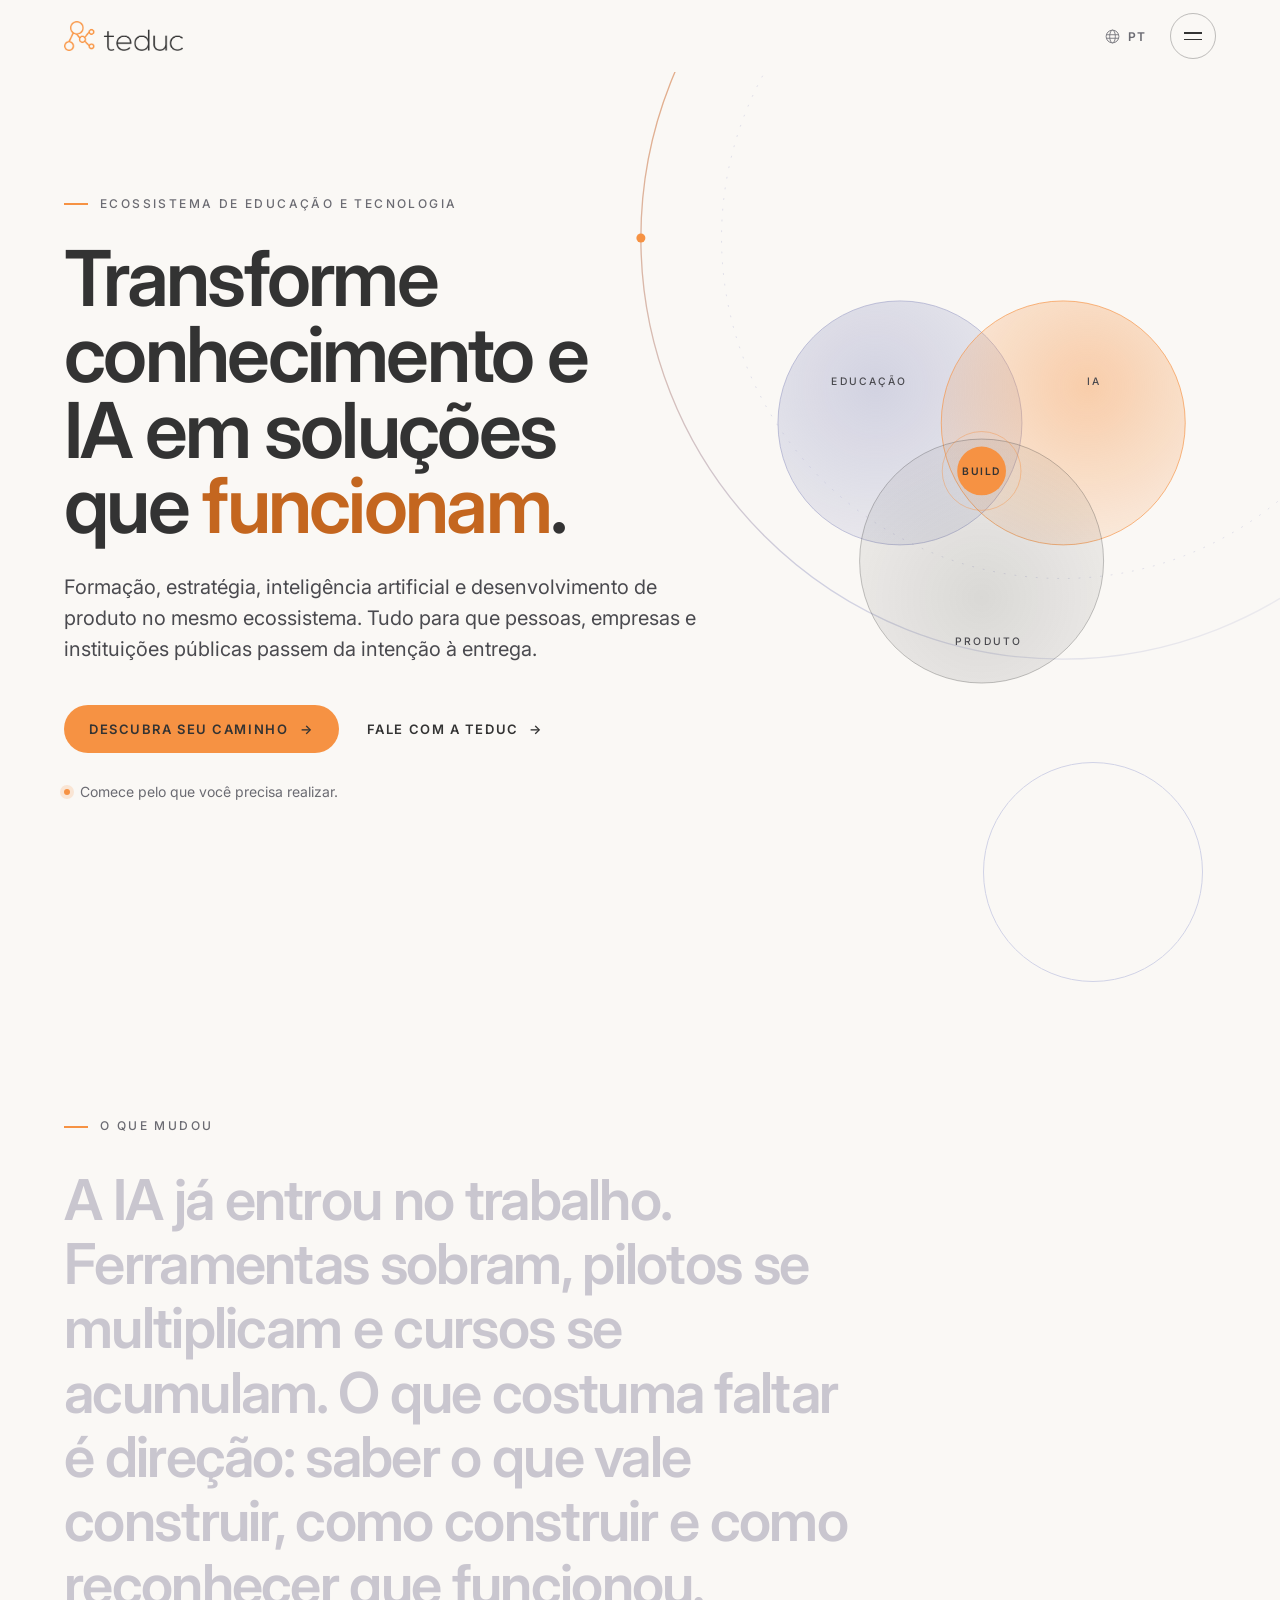
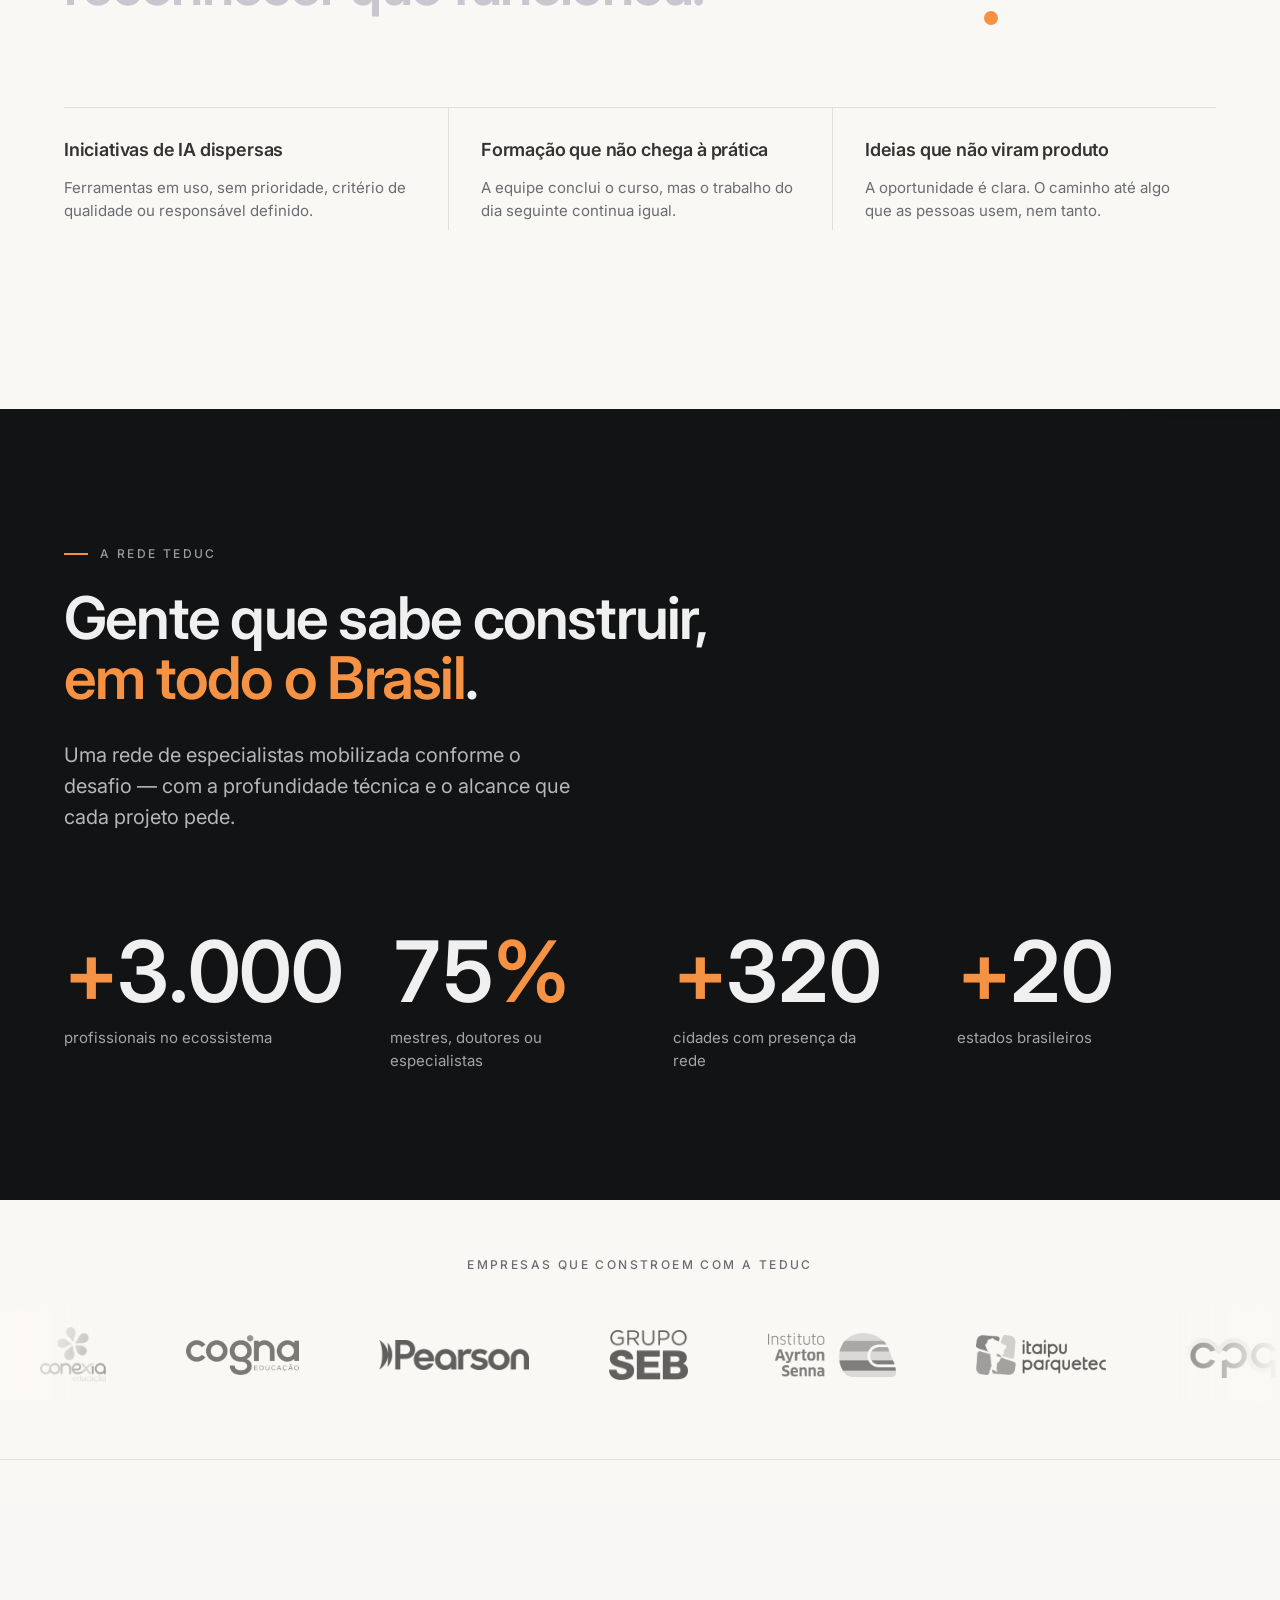
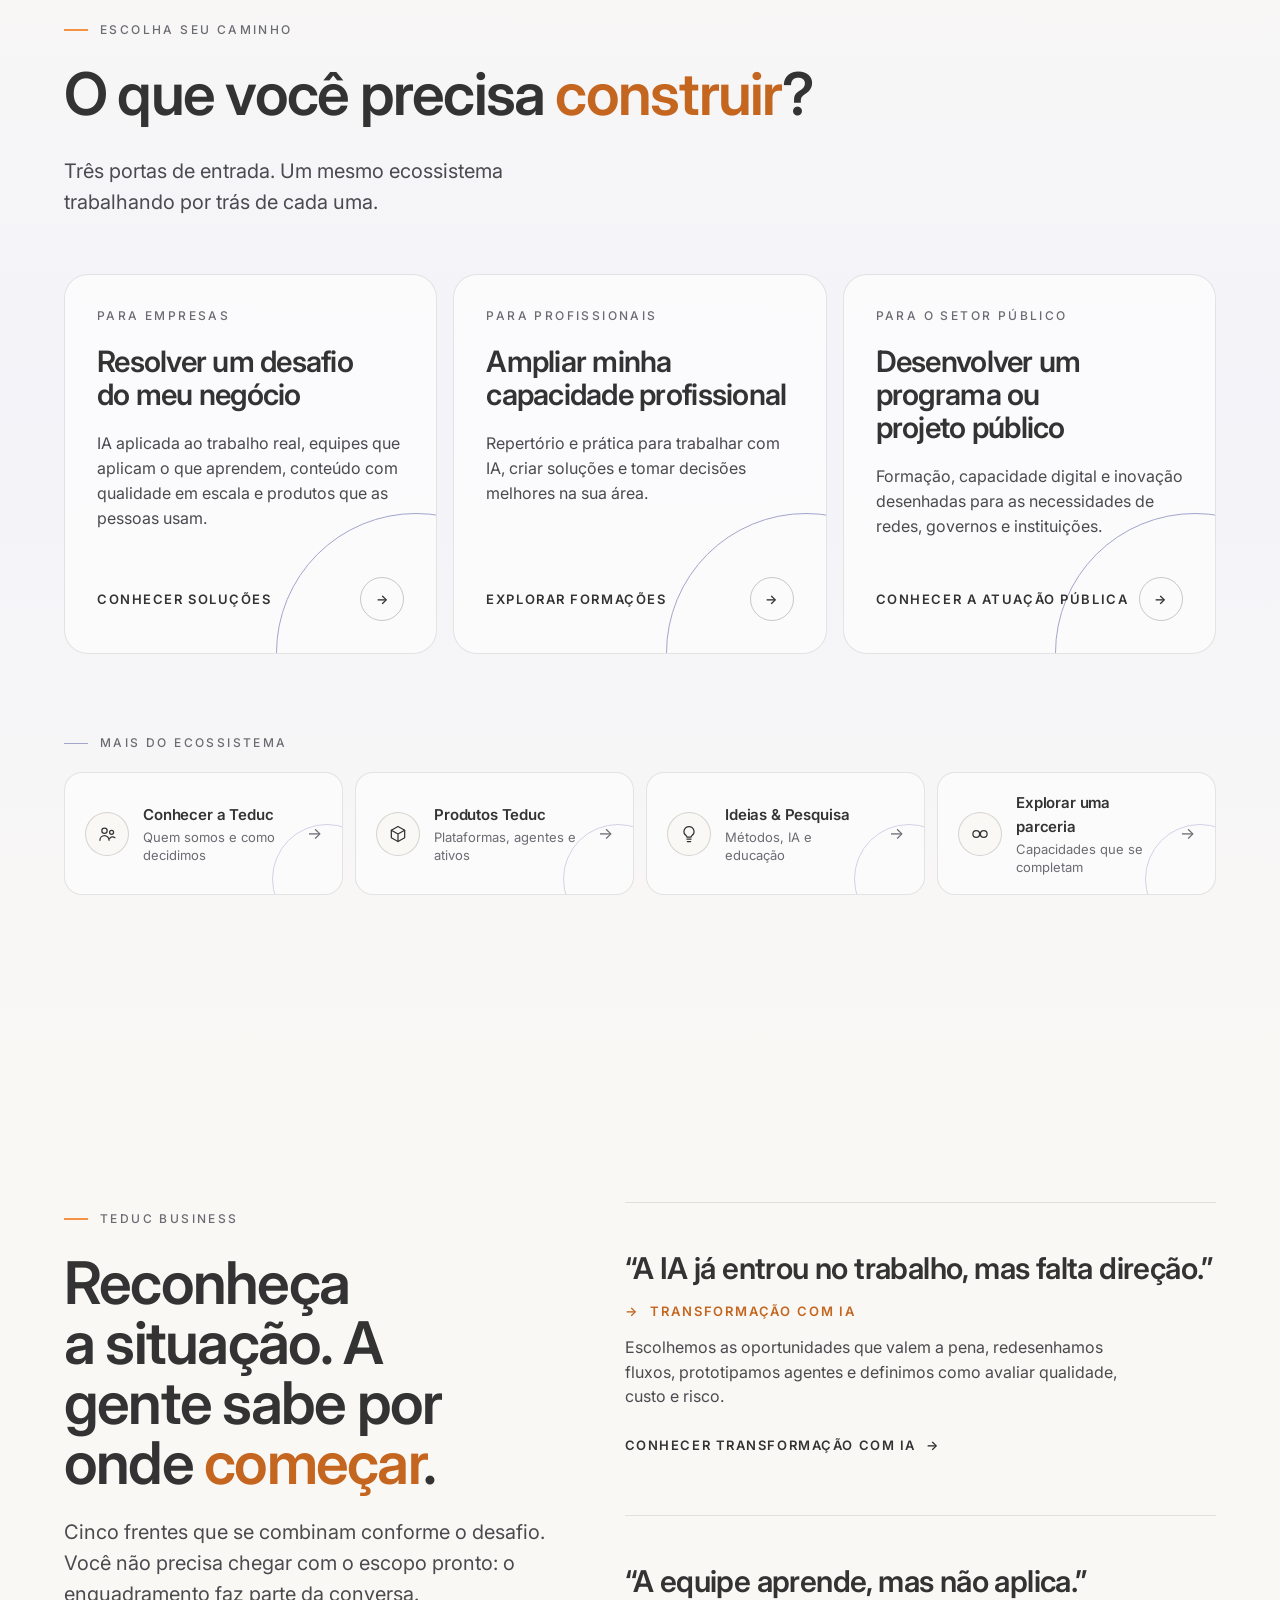
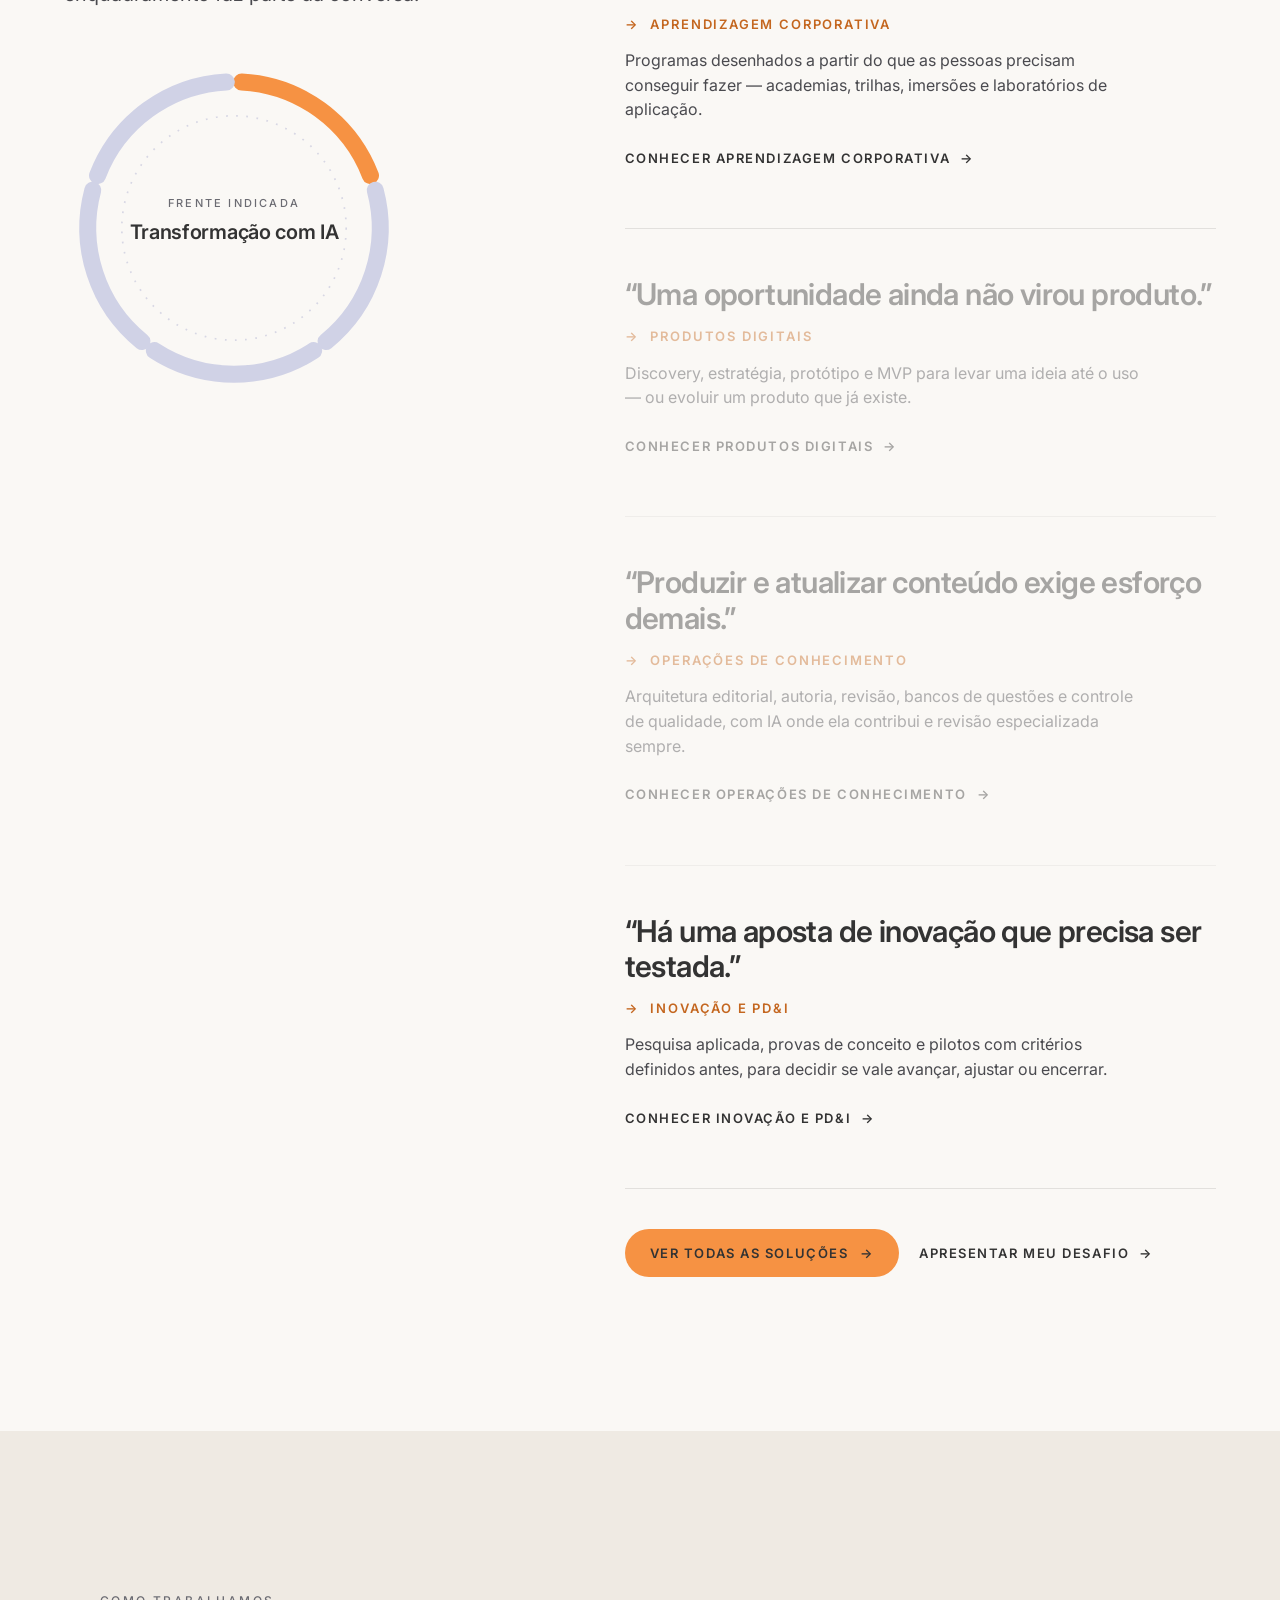
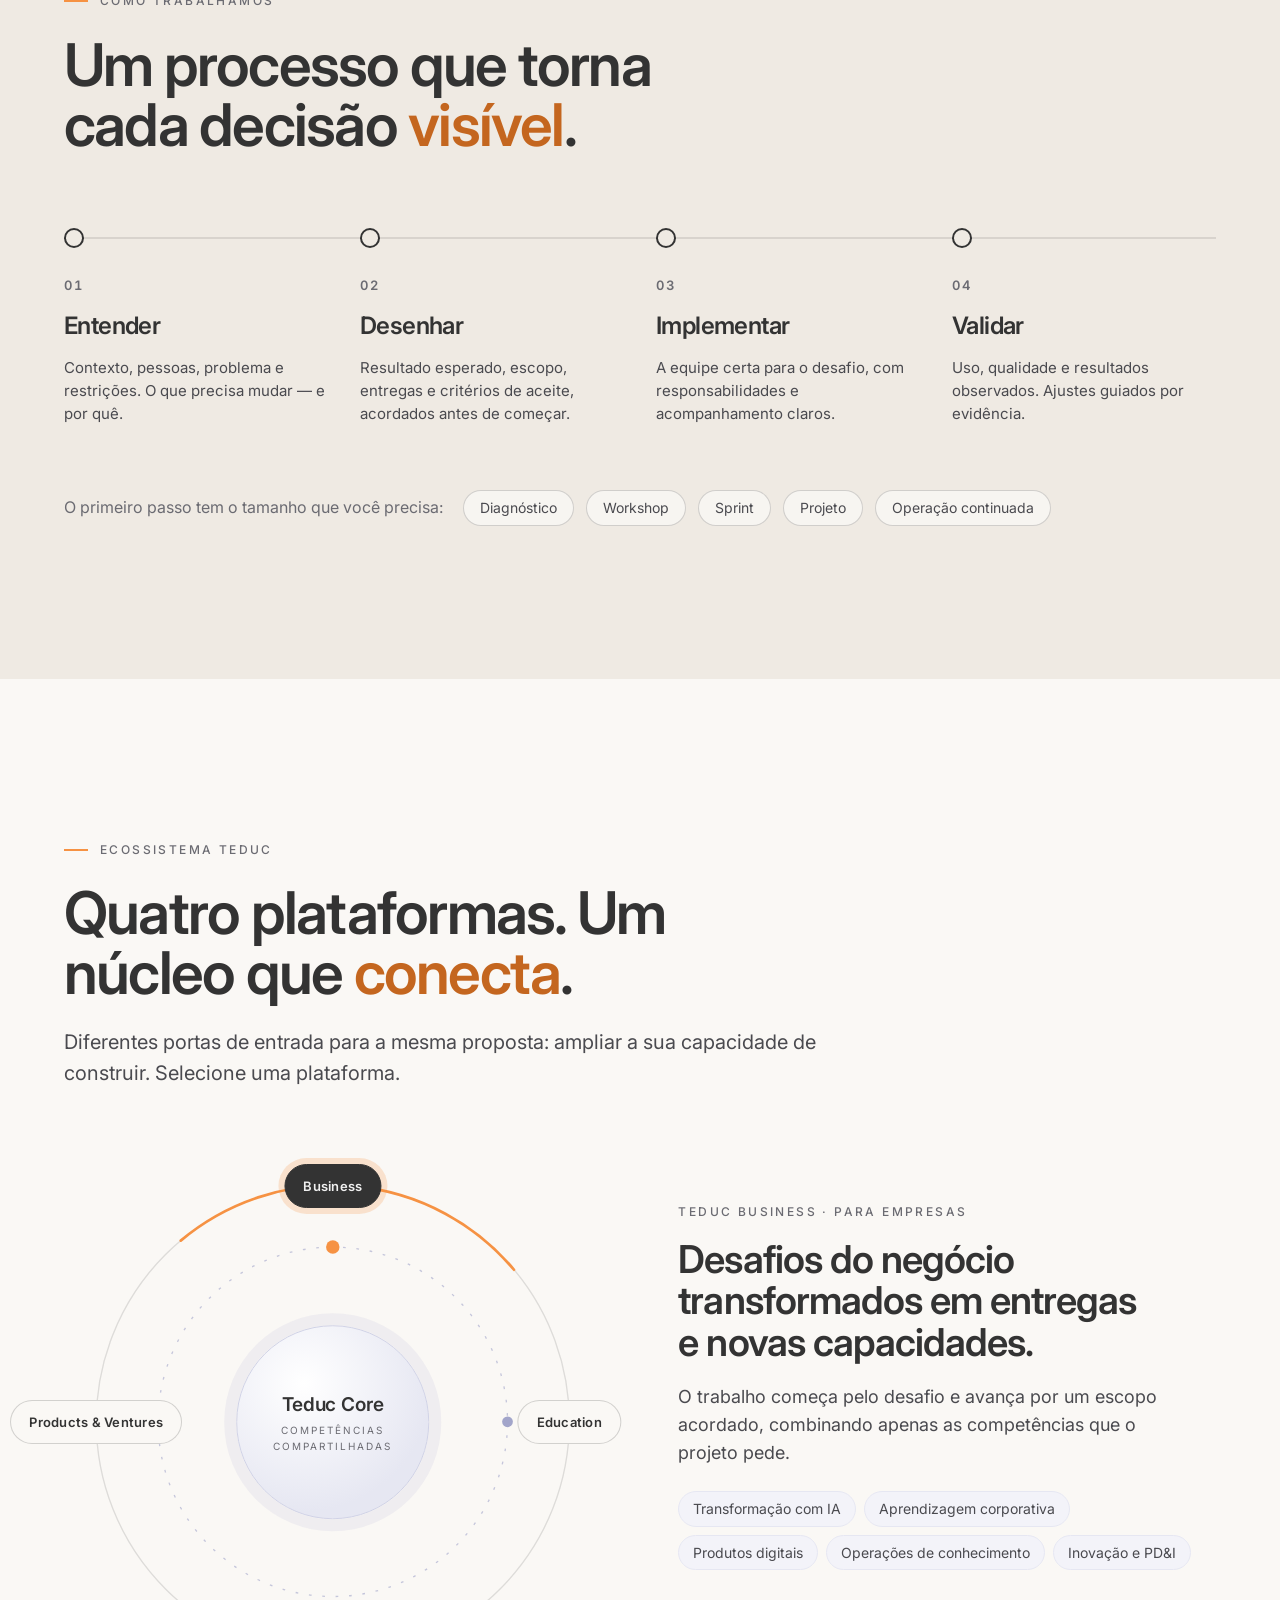
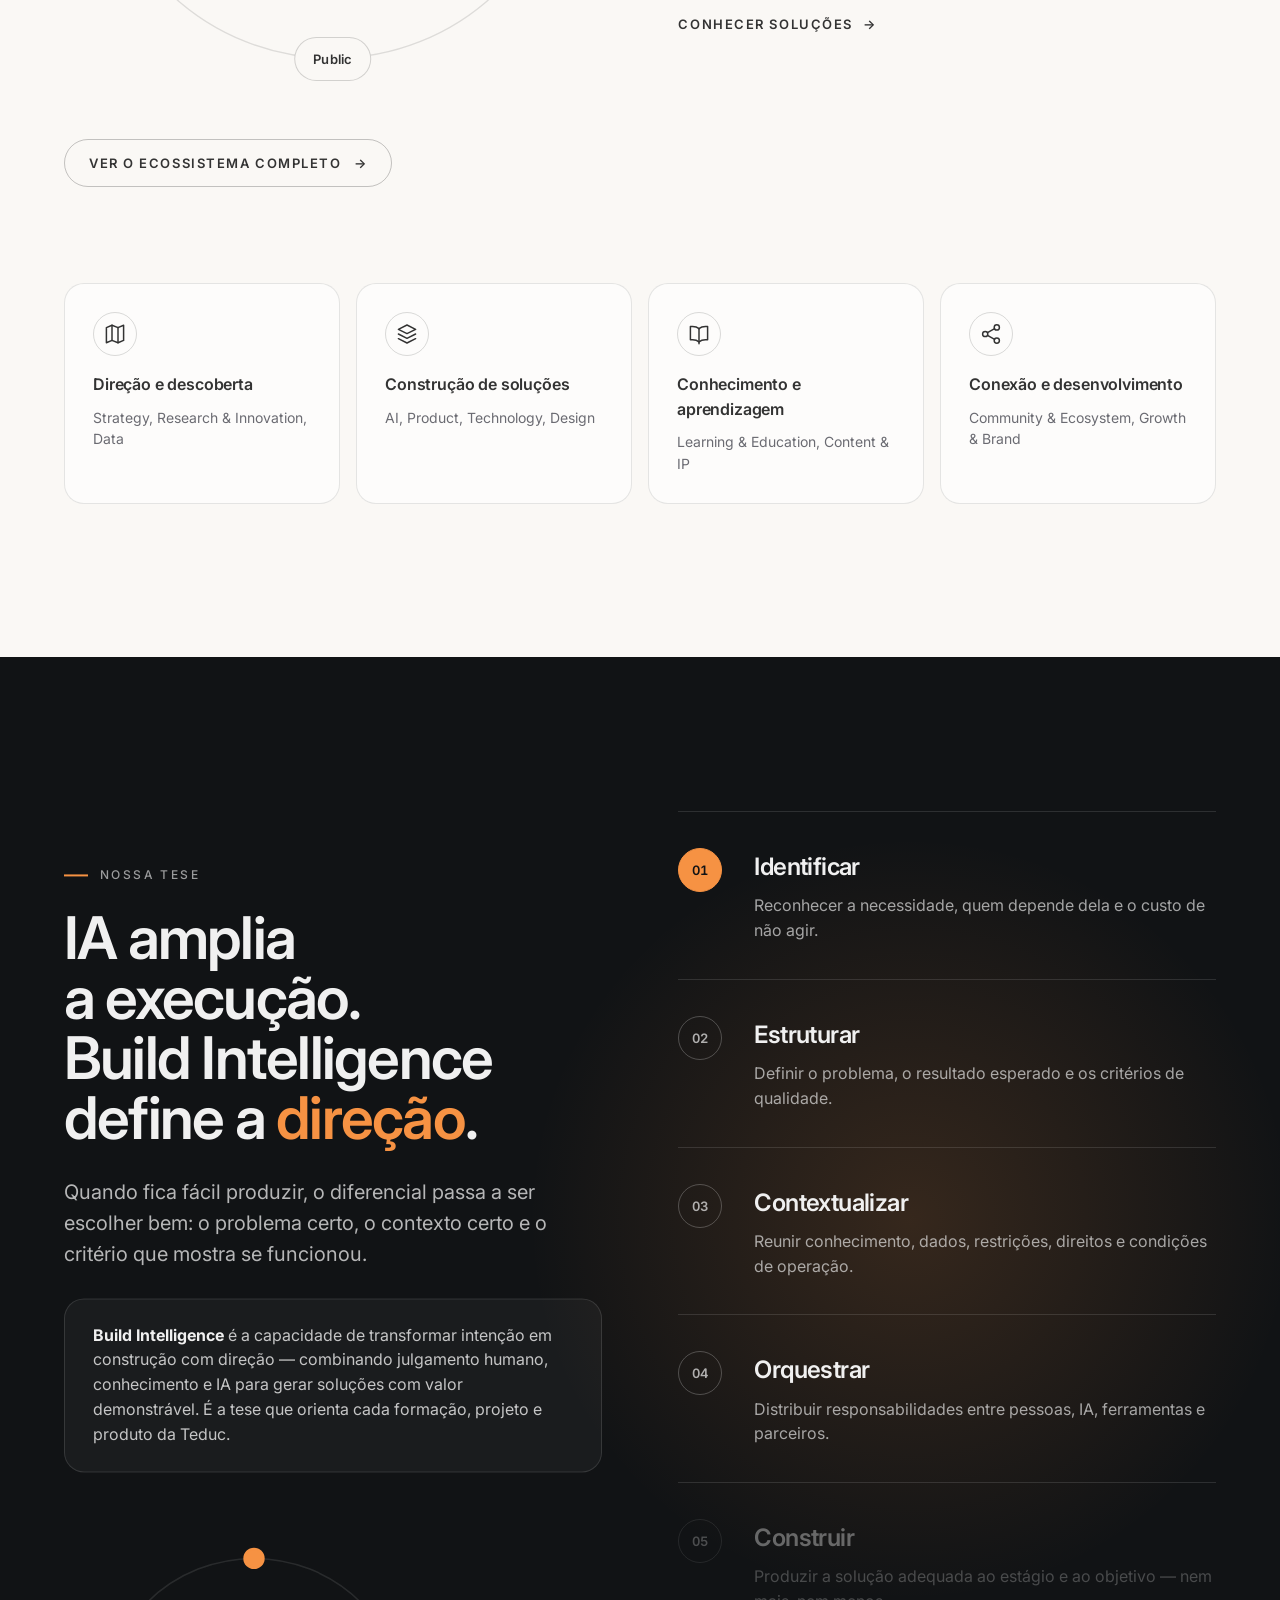
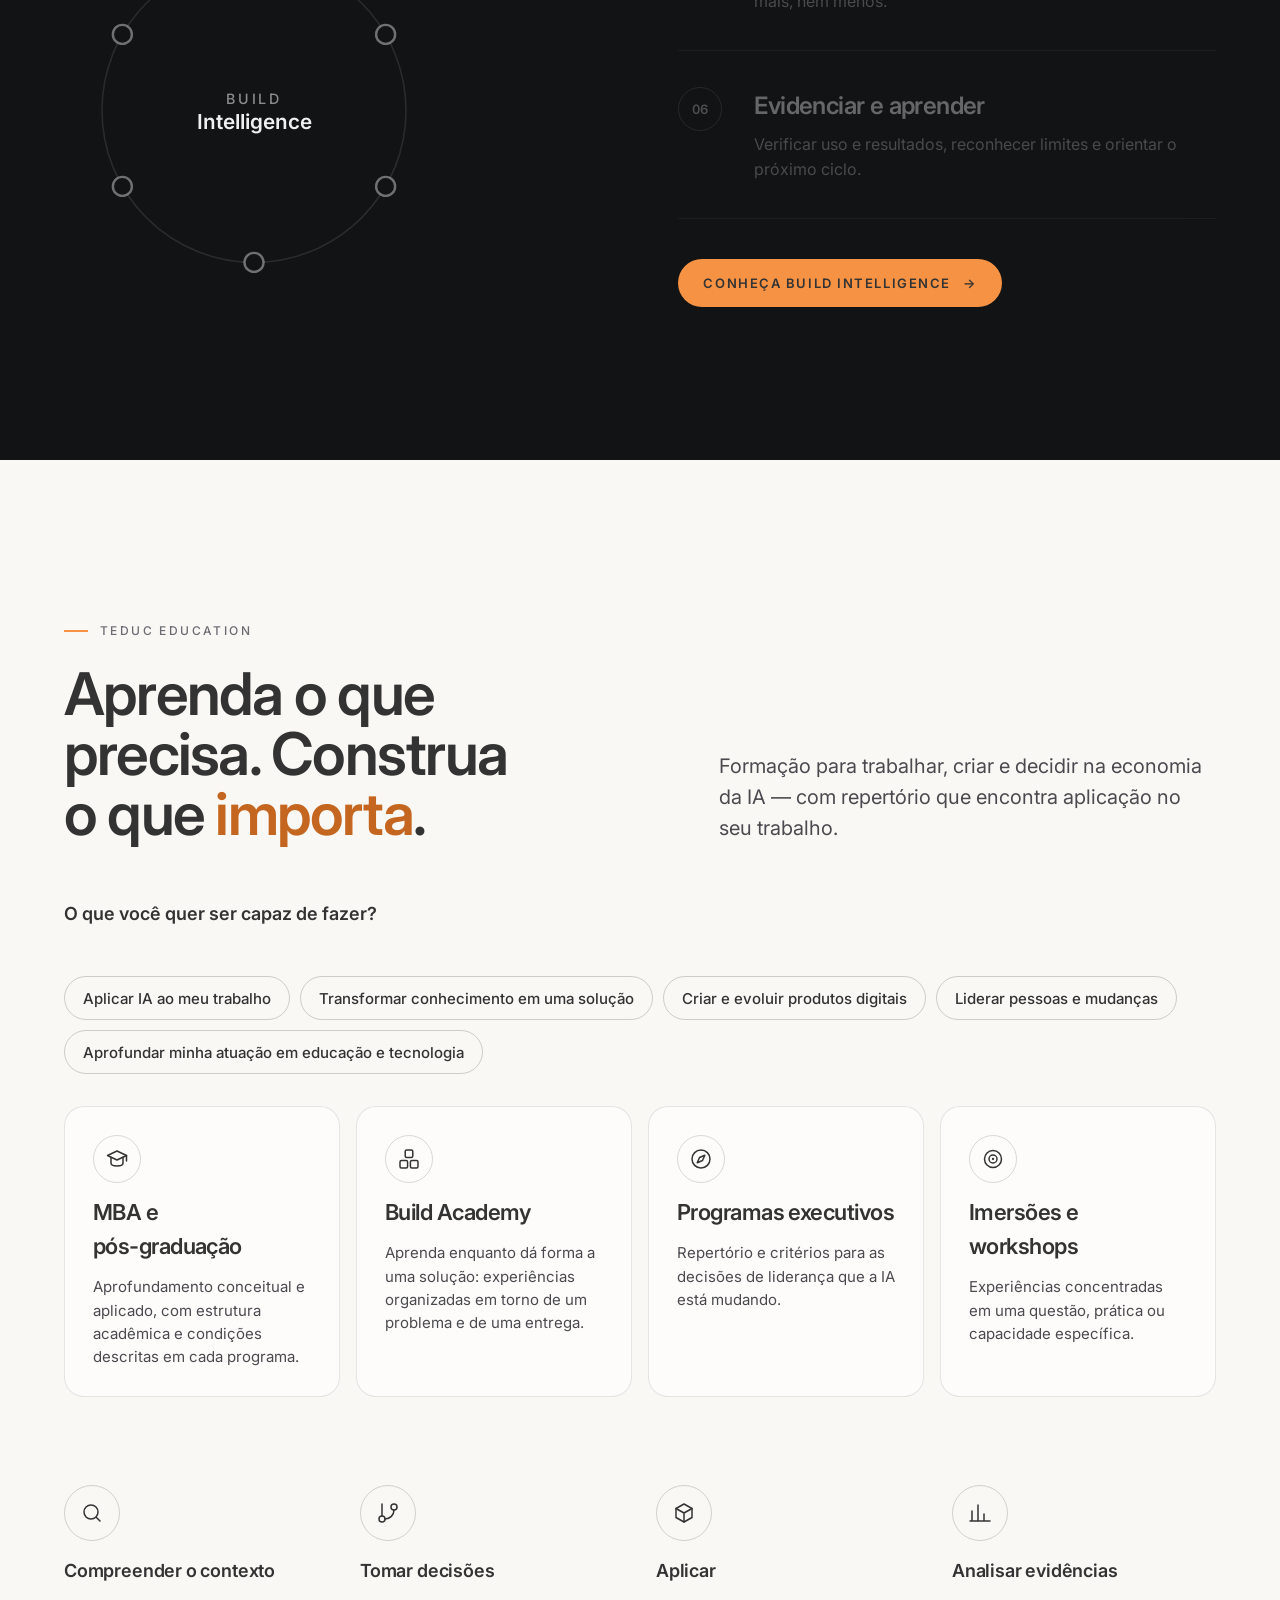
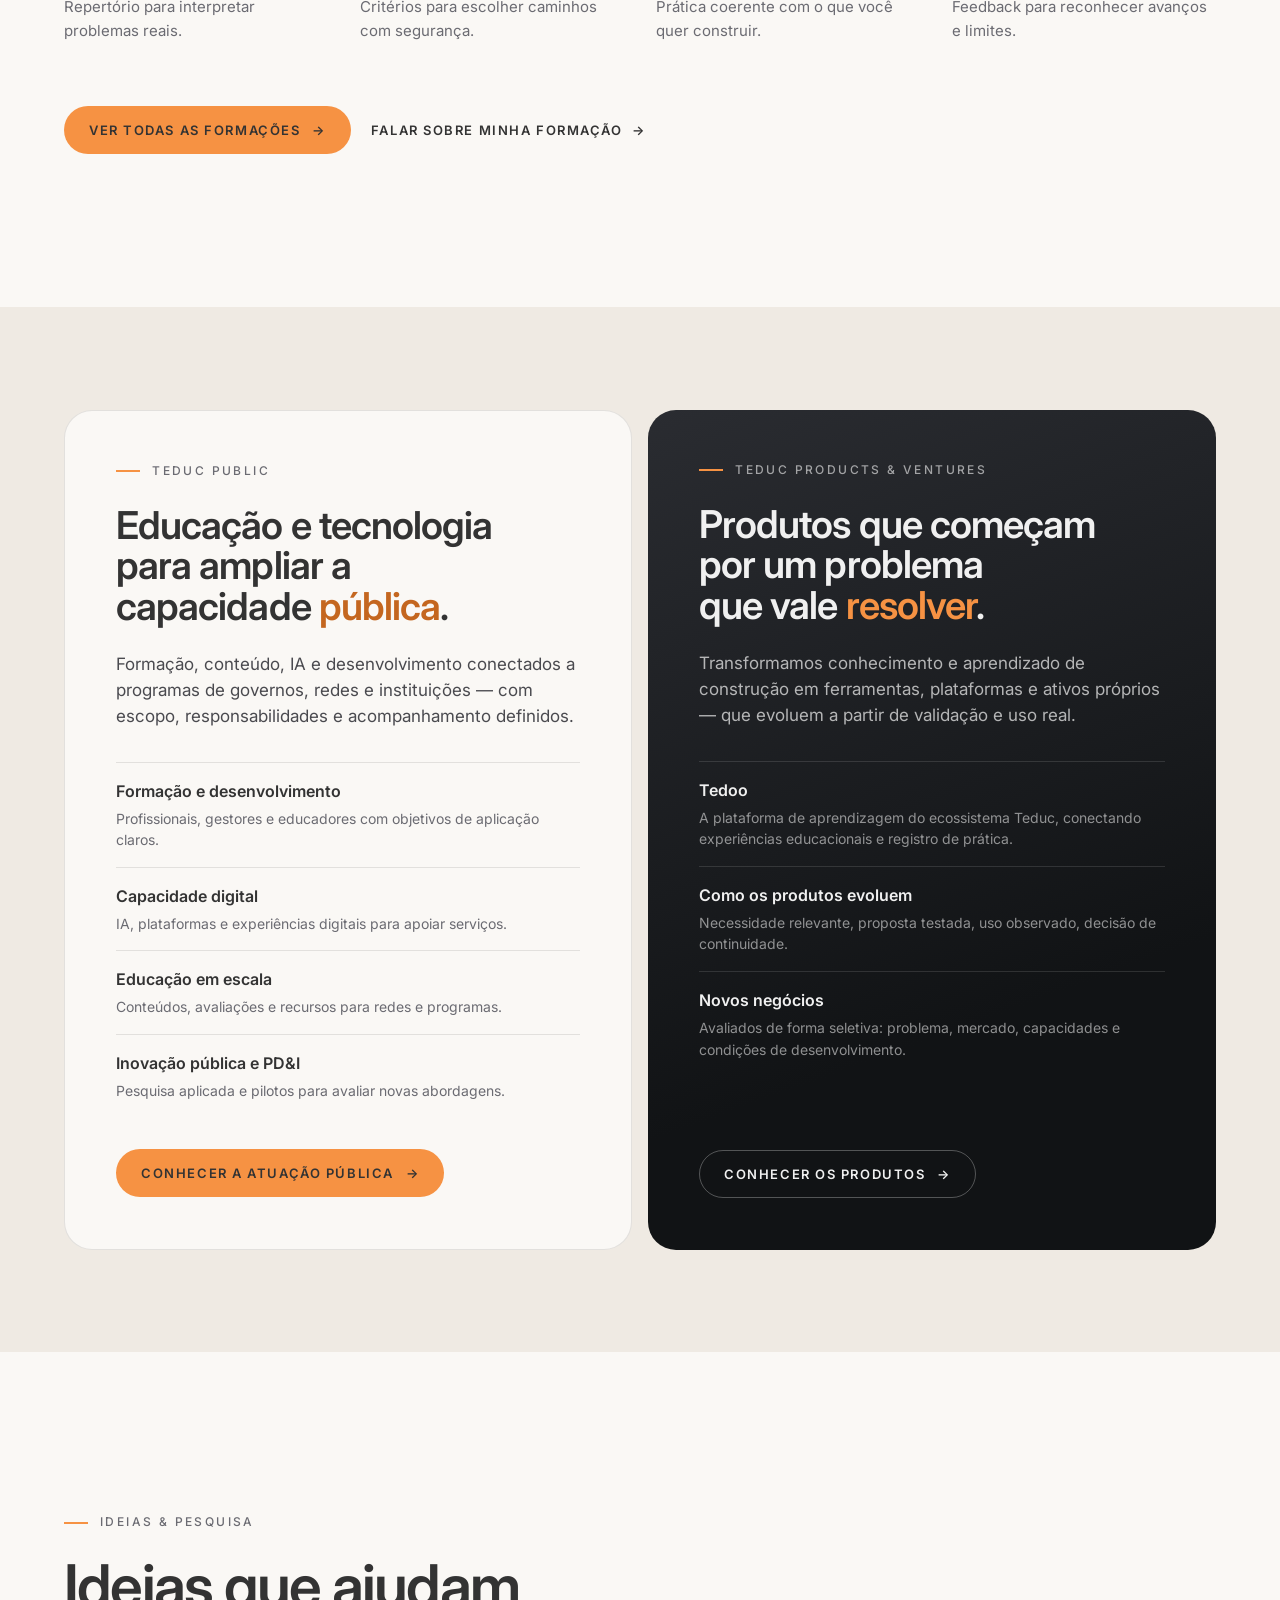
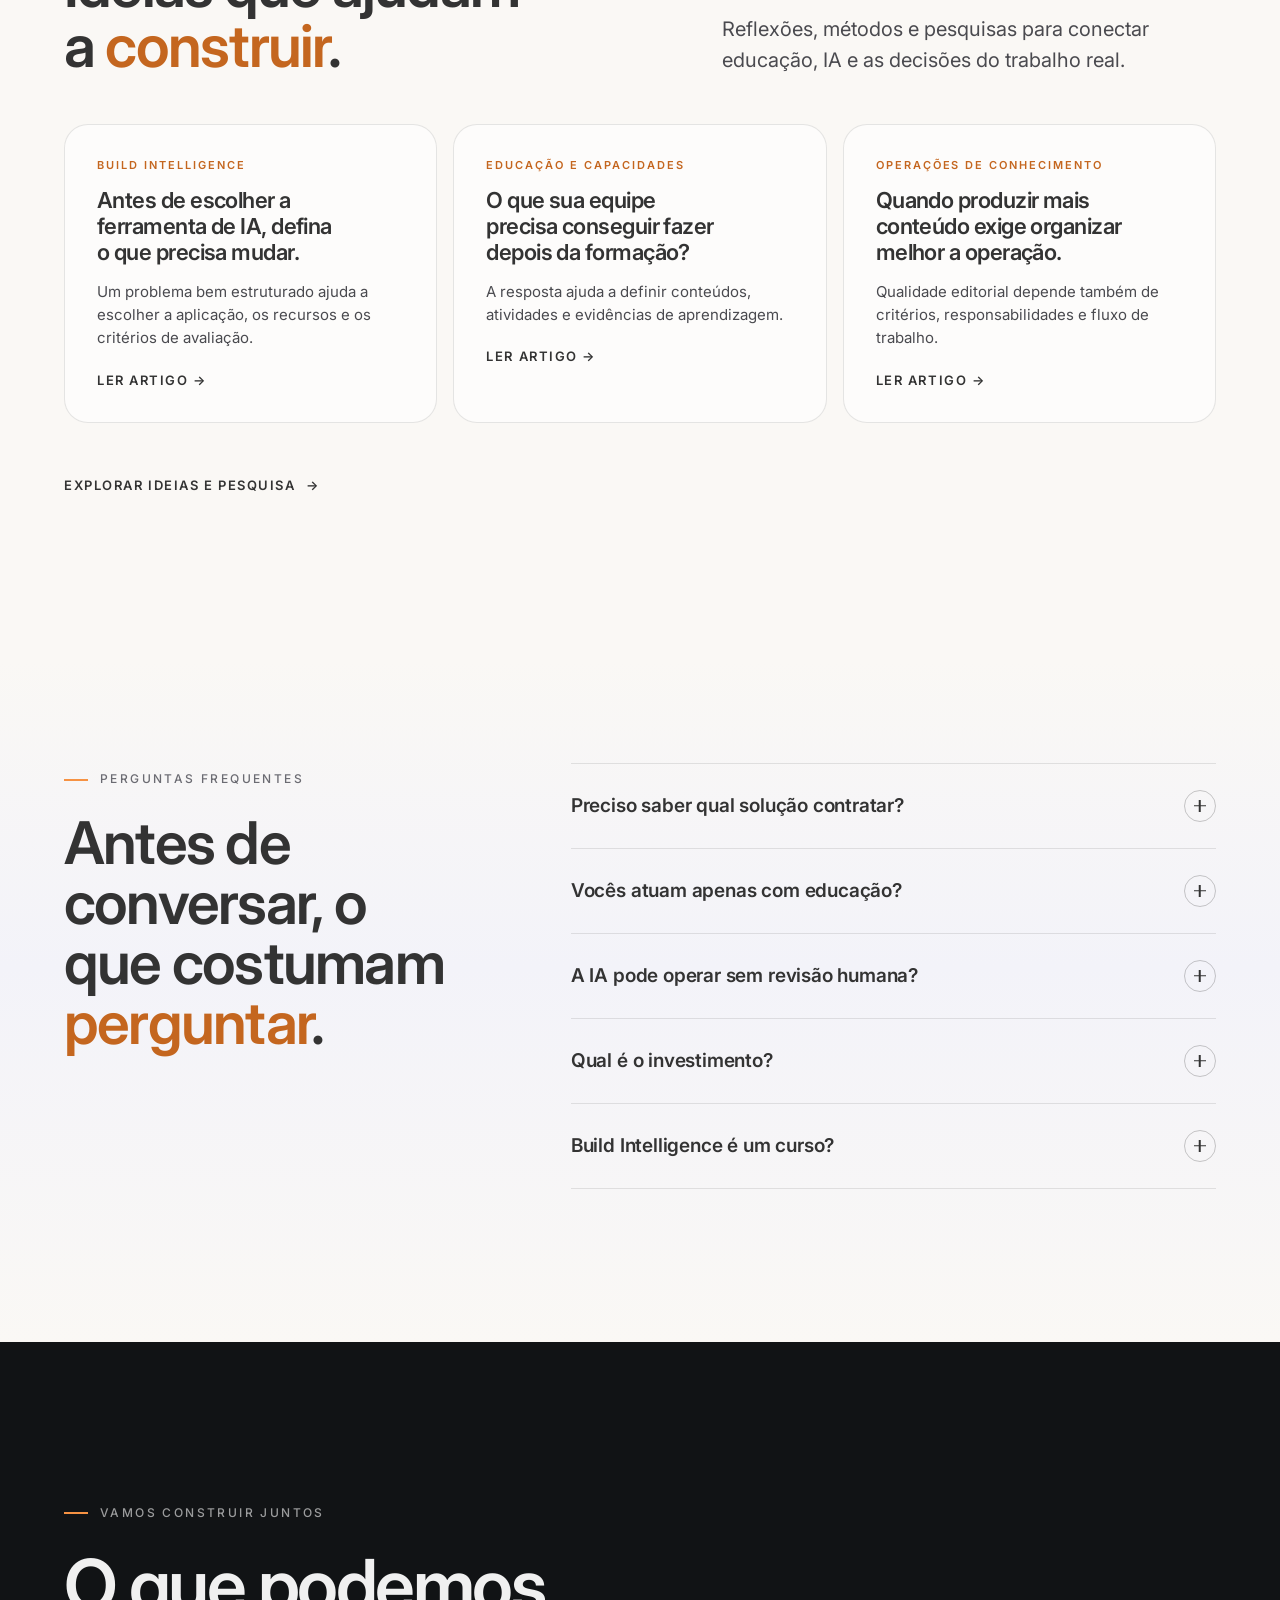
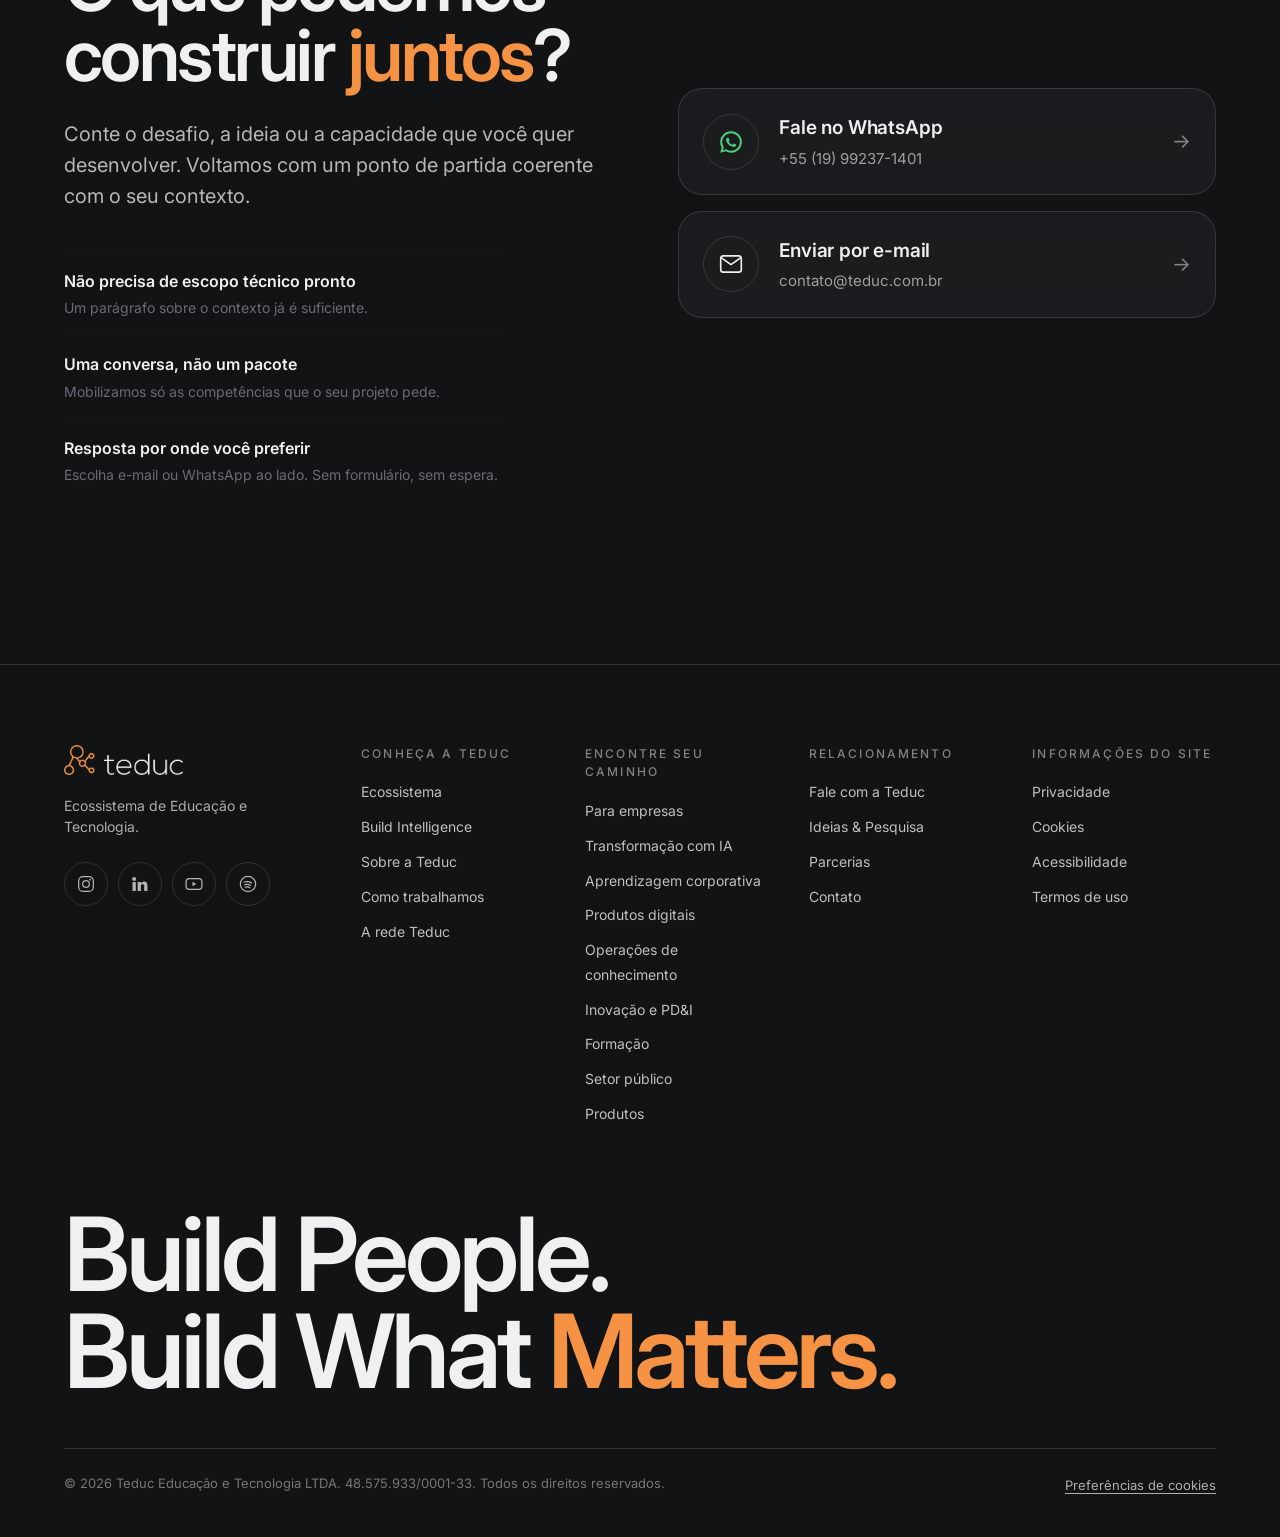
==== commit 01a9cfd3: "Site Teduc" ====
--- a/index.html
+++ b/index.html
@@ -1 +1 @@
-<!DOCTYPE html> <html lang="pt-BR"> <head> <meta charset="utf-8"> <meta name="viewport" content="width=device-width,initial-scale=1,viewport-fit=cover"> <meta name="theme-color" content="#FAF8F5"> <link rel="icon" href="assets/logo/favicon.ico" sizes="any"> <link rel="icon" type="image/png" sizes="32x32" href="assets/logo/teduc-simbolo-32.png"> <link rel="icon" type="image/png" sizes="16x16" href="assets/logo/teduc-simbolo-16.png"> <link rel="apple-touch-icon" href="assets/logo/teduc-simbolo-180.png"> <link rel="manifest" href="site.webmanifest"> <title>Teduc — Build What Matters</title> <meta name="description" content="A Teduc é um ecossistema de educação e tecnologia que conecta formação, IA, produto e inovação para transformar desafios em soluções reais."> <meta property="og:type" content="website"> <meta property="og:site_name" content="Teduc"> <meta property="og:locale" content="pt_BR"> <meta property="og:locale:alternate" content="en_US"> <meta property="og:locale:alternate" content="es_ES"> <meta property="og:title" content="Teduc — Ecossistema de educação e tecnologia"> <meta property="og:description" content="Formação, estratégia, inteligência artificial e desenvolvimento de produto no mesmo ecossistema. Tudo para que pessoas, empresas e instituições públicas passem da intenção à entrega."> <meta property="og:image" content="assets/og/teduc-og-pt.png"> <meta property="og:image:type" content="image/png"> <meta property="og:image:width" content="1200"> <meta property="og:image:height" content="630"> <meta property="og:image:alt" content="Teduc — Transforme conhecimento e IA em soluções que funcionam."> <meta name="twitter:card" content="summary_large_image"> <meta name="twitter:title" content="Teduc — Ecossistema de educação e tecnologia"> <meta name="twitter:description" content="Formação, estratégia, inteligência artificial e desenvolvimento de produto no mesmo ecossistema."> <meta name="twitter:image" content="assets/og/teduc-og-pt.png"> <link rel="preconnect" href="https://fonts.googleapis.com"> <link rel="preconnect" href="https://fonts.gstatic.com" crossorigin> <link rel="stylesheet" href="https://fonts.googleapis.com/css2?family=Inter:wght@400;500;600;700&display=swap"> <link rel="stylesheet" href="assets/css/site.css"> <a class="skip" href="#conteudo">Pular para o conteúdo</a> <div class="progress" aria-hidden="true"></div> <header class="site" id="top"> <div class="wrap hbar"> <a class="logo" href="#inicio" aria-label="Teduc — início"> <img class="lg" src="[data-uri]" data-logo="g" alt="Teduc" width="120" height="30"> <img class="lw" src="[data-uri]" data-logo="w" alt="" width="120" height="30"> </a> <nav class="main" aria-label="Principal"> <a href="#/sobre">Sobre</a> <a href="#/ecossistema">Ecossistema</a> <a href="#/solucoes">Para empresas</a> <a href="#/formacao">Formação</a> <a href="#/setor-publico">Setor público</a> <a href="#/produtos">Produtos</a> <a href="#/contato">Contato</a> </nav> <div class="lang" data-lang-ui> <button type="button" class="lang-btn" aria-haspopup="listbox" aria-expanded="false" aria-label="Idioma / Language"> <svg viewBox="0 0 24 24" aria-hidden="true" fill="none" stroke="currentColor" stroke-width="1.4"><circle cx="12" cy="12" r="9"/><path d="M3.2 9.5h17.6M3.2 14.5h17.6"/><ellipse cx="12" cy="12" rx="4" ry="9"/></svg> <span class="lang-cur">PT</span> </button> <ul class="lang-menu" role="listbox" hidden> <li><button type="button" role="option" aria-selected="true" data-lang="pt"><span>Português</span><i>PT</i></button></li> <li><button type="button" role="option" aria-selected="false" data-lang="en"><span>English</span><i>EN</i></button></li> <li><button type="button" role="option" aria-selected="false" data-lang="es"><span>Español</span><i>ES</i></button></li> </ul> </div> <button class="menu-btn" type="button" aria-expanded="false" aria-controls="drawer" aria-label="Abrir menu"><i aria-hidden="true"></i></button> </div> </header> <div class="drawer" id="drawer" role="dialog" aria-modal="true" aria-label="Menu"> <div class="dtop"> <a class="logo" href="#inicio"><img src="[data-uri]" data-logo="g" alt="Teduc" width="120" height="30" style="height:30px;width:auto"></a> <button class="menu-btn close-btn" type="button" data-close aria-label="Fechar menu" style="display:inline-flex"><i aria-hidden="true"></i></button> </div> <nav aria-label="Menu móvel"> <a href="#/sobre">Sobre <span>→</span></a> <a href="#/ecossistema">Ecossistema <span>→</span></a> <a href="#/solucoes">Para empresas <span>→</span></a> <a href="#/formacao">Formação <span>→</span></a> <a href="#/setor-publico">Setor público <span>→</span></a> <a href="#/produtos">Produtos <span>→</span></a> <a href="#/build-intelligence">Build Intelligence <span>→</span></a> <a href="#/ideias">Ideias &amp; Pesquisa <span>→</span></a> <a href="#/contato">Contato <span>→</span></a> </nav> <div class="lang drawer-lang" role="group" aria-label="Idioma / Language"> <button type="button" data-lang="pt" aria-pressed="true">Português</button> <button type="button" data-lang="en" aria-pressed="false">English</button> <button type="button" data-lang="es" aria-pressed="false">Español</button> </div> <a class="btn" href="#contato" style="align-self:flex-start">Vamos construir juntos? <span class="arr">→</span></a> </div> <main id="conteudo"> <section class="hero" id="inicio" data-scroll> <svg class="hero-arc" viewBox="0 0 1000 1000" aria-hidden="true"> <defs><linearGradient id="arcg" x1="0" y1="0" x2="1" y2="1"><stop offset="0" stop-color="#F69243" stop-opacity=".9"/><stop offset=".55" stop-color="#A2A5CA" stop-opacity=".5"/><stop offset="1" stop-color="#A2A5CA" stop-opacity="0"/></linearGradient></defs> <g id="heroArc" style="transform-origin:500px 500px"> <circle cx="500" cy="500" r="470" fill="none" stroke="url(#arcg)" stroke-width="1.5"/> <circle cx="500" cy="500" r="380" fill="none" stroke="#A2A5CA" stroke-opacity=".35" stroke-width="1" stroke-dasharray="2 10"/> <circle cx="30" cy="500" r="5" fill="#F69243"/> </g> </svg> <div class="wrap hero-grid"> <div> <span class="kicker rv">Ecossistema de educação e tecnologia</span> <h1 class="h-display rv">Transforme conhecimento e IA em soluções que <span class="hl">funcionam</span>.</h1> <p class="lead rv">Formação, estratégia, inteligência artificial e desenvolvimento de produto no mesmo ecossistema. Tudo para que pessoas, empresas e instituições públicas passem da intenção à entrega.</p> <div class="hero-actions rv"> <a class="btn" href="#seu-caminho">Descubra seu caminho <span class="arr" aria-hidden="true">→</span></a> <a class="link" href="#contato">Fale com a Teduc <span aria-hidden="true">→</span></a> </div> <p class="hero-note rv">Comece pelo que você precisa realizar.</p> </div> <div class="venn" aria-hidden="true"> <svg viewBox="0 0 500 500"> <defs> <radialGradient id="gE" cx=".4" cy=".35" r=".7"><stop offset="0" stop-color="#A2A5CA" stop-opacity=".45"/><stop offset="1" stop-color="#A2A5CA" stop-opacity=".18"/></radialGradient> <radialGradient id="gI" cx=".6" cy=".35" r=".7"><stop offset="0" stop-color="#F69243" stop-opacity=".42"/><stop offset="1" stop-color="#F69243" stop-opacity=".12"/></radialGradient> <radialGradient id="gP" cx=".5" cy=".65" r=".7"><stop offset="0" stop-color="#333333" stop-opacity=".16"/><stop offset="1" stop-color="#333333" stop-opacity=".05"/></radialGradient> </defs> <g class="c" id="vE"><circle cx="185" cy="190" r="130" fill="url(#gE)" stroke="#A2A5CA" stroke-opacity=".7"/><text class="venn-lbl" x="112" y="150">Educação</text></g> <g class="c" id="vI"><circle cx="315" cy="190" r="130" fill="url(#gI)" stroke="#F69243" stroke-opacity=".7"/><text class="venn-lbl" x="340" y="150">IA</text></g> <g class="c" id="vP"><circle cx="250" cy="302" r="130" fill="url(#gP)" stroke="#333" stroke-opacity=".3"/><text class="venn-lbl" x="222" y="392">Produto</text></g> <g id="vCore"><circle cx="250" cy="228" r="26" fill="#F69243"/><circle cx="250" cy="228" r="42" fill="none" stroke="#F69243" stroke-opacity=".45"/><text x="250" y="232" text-anchor="middle" style="font:600 11px Inter,sans-serif;letter-spacing:.14em;fill:#333">BUILD</text></g> </svg> </div> </div> </section> <section class="statement" data-scroll id="cenario"> <div class="float-circle" data-par="-0.25" style="width:220px;height:220px;right:6%;top:8%;border:1px solid var(--lilac200)"></div> <div class="float-circle" data-par="0.35" style="width:14px;height:14px;right:22%;top:30%;background:var(--orange)"></div> <div class="wrap"> <span class="kicker">O que mudou</span> <p class="stmt" id="stmt">A IA já entrou no trabalho. Ferramentas sobram, pilotos se multiplicam e cursos se acumulam. O que costuma faltar é <em class="hl" style="font-style:normal">direção</em>: saber o que vale construir, como construir e como reconhecer que funcionou.</p> <div class="symptoms"> <div class="symptom rv"><b>Iniciativas de IA dispersas</b><span>Ferramentas em uso, sem prioridade, critério de qualidade ou responsável definido.</span></div> <div class="symptom rv"><b>Formação que não chega à prática</b><span>A equipe conclui o curso, mas o trabalho do dia seguinte continua igual.</span></div> <div class="symptom rv"><b>Ideias que não viram produto</b><span>A oportunidade é clara. O caminho até algo que as pessoas usem, nem tanto.</span></div> </div> </div> </section> <section class="stats dark" id="numeros" data-scroll> <div class="orb" data-par="-0.2" aria-hidden="true" style="width:520px;height:520px;right:-200px;top:-220px;border:1px solid rgba(246,146,67,.4);box-shadow:0 0 120px rgba(246,146,67,.14)"></div> <div class="orb" data-par="0.3" aria-hidden="true" style="width:120px;height:120px;left:6%;bottom:10%;border:1px solid rgba(162,165,202,.35)"></div> <div class="wrap" style="position:relative"> <div class="stats-head"> <div> <span class="kicker">A rede Teduc</span> <h2 class="h2" style="margin-top:24px;max-width:18ch">Gente que sabe construir, <span class="hl">em todo o Brasil</span>.</h2> </div> <p class="lead" style="max-width:40ch">Uma rede de especialistas mobilizada conforme o desafio — com a profundidade técnica e o alcance que cada projeto pede.</p> </div> <div class="stats-grid"> <div class="stat"><span class="num"><em>+</em><span data-count="3000" data-fmt="k">3.000</span></span><span class="lbl">profissionais no ecossistema</span></div> <div class="stat"><span class="num"><span data-count="75">75</span><em>%</em></span><span class="lbl">mestres, doutores ou especialistas</span></div> <div class="stat"><span class="num"><em>+</em><span data-count="320">320</span></span><span class="lbl">cidades com presença da rede</span></div> <div class="stat"><span class="num"><em>+</em><span data-count="20">20</span></span><span class="lbl">estados brasileiros</span></div> </div> </div> </section> <section class="logos" aria-labelledby="logos-t"> <div class="wrap"> <p id="logos-t">Empresas que constroem com a Teduc</p> </div> <div class="marquee" id="marquee"> <div class="mrow" id="mrow"><ul class="mset"><li class="logo-slot"><img src="assets/clientes/conexia.png" alt="Conexia Educação" width="66" height="56" style="--h:56" decoding="async" draggable="false"></li><li class="logo-slot"><img src="assets/clientes/cogna.png" alt="Cogna Educação" width="112" height="40" style="--h:40" decoding="async" draggable="false"></li><li class="logo-slot"><img src="assets/clientes/pearson.png" alt="Pearson" width="149" height="30" style="--h:30" decoding="async" draggable="false"></li><li class="logo-slot"><img src="assets/clientes/seb.png" alt="Grupo SEB" width="79" height="50" style="--h:50" decoding="async" draggable="false"></li><li class="logo-slot"><img src="assets/clientes/senna.png" alt="Instituto Ayrton Senna" width="128" height="44" style="--h:44" decoding="async" draggable="false"></li><li class="logo-slot"><img src="assets/clientes/itaipu.png" alt="Itaipu Parquetec" width="131" height="40" style="--h:40" decoding="async" draggable="false"></li><li class="logo-slot"><img src="assets/clientes/cpqd.png" alt="CPqD" width="126" height="45" style="--h:45" decoding="async" draggable="false"></li><li class="logo-slot"><img src="assets/clientes/conexia.png" alt="" width="66" height="56" style="--h:56" decoding="async" draggable="false"></li><li class="logo-slot"><img src="assets/clientes/cogna.png" alt="" width="112" height="40" style="--h:40" decoding="async" draggable="false"></li><li class="logo-slot"><img src="assets/clientes/pearson.png" alt="" width="149" height="30" style="--h:30" decoding="async" draggable="false"></li><li class="logo-slot"><img src="assets/clientes/seb.png" alt="" width="79" height="50" style="--h:50" decoding="async" draggable="false"></li><li class="logo-slot"><img src="assets/clientes/senna.png" alt="" width="128" height="44" style="--h:44" decoding="async" draggable="false"></li><li class="logo-slot"><img src="assets/clientes/itaipu.png" alt="" width="131" height="40" style="--h:40" decoding="async" draggable="false"></li><li class="logo-slot"><img src="assets/clientes/cpqd.png" alt="" width="126" height="45" style="--h:45" decoding="async" draggable="false"></li><li class="logo-slot"><img src="assets/clientes/conexia.png" alt="" width="66" height="56" style="--h:56" decoding="async" draggable="false"></li><li class="logo-slot"><img src="assets/clientes/cogna.png" alt="" width="112" height="40" style="--h:40" decoding="async" draggable="false"></li><li class="logo-slot"><img src="assets/clientes/pearson.png" alt="" width="149" height="30" style="--h:30" decoding="async" draggable="false"></li><li class="logo-slot"><img src="assets/clientes/seb.png" alt="" width="79" height="50" style="--h:50" decoding="async" draggable="false"></li><li class="logo-slot"><img src="assets/clientes/senna.png" alt="" width="128" height="44" style="--h:44" decoding="async" draggable="false"></li><li class="logo-slot"><img src="assets/clientes/itaipu.png" alt="" width="131" height="40" style="--h:40" decoding="async" draggable="false"></li><li class="logo-slot"><img src="assets/clientes/cpqd.png" alt="" width="126" height="45" style="--h:45" decoding="async" draggable="false"></li></ul><ul class="mset" aria-hidden="true"><li class="logo-slot"><img src="assets/clientes/conexia.png" alt="" width="66" height="56" style="--h:56" decoding="async" draggable="false"></li><li class="logo-slot"><img src="assets/clientes/cogna.png" alt="" width="112" height="40" style="--h:40" decoding="async" draggable="false"></li><li class="logo-slot"><img src="assets/clientes/pearson.png" alt="" width="149" height="30" style="--h:30" decoding="async" draggable="false"></li><li class="logo-slot"><img src="assets/clientes/seb.png" alt="" width="79" height="50" style="--h:50" decoding="async" draggable="false"></li><li class="logo-slot"><img src="assets/clientes/senna.png" alt="" width="128" height="44" style="--h:44" decoding="async" draggable="false"></li><li class="logo-slot"><img src="assets/clientes/itaipu.png" alt="" width="131" height="40" style="--h:40" decoding="async" draggable="false"></li><li class="logo-slot"><img src="assets/clientes/cpqd.png" alt="" width="126" height="45" style="--h:45" decoding="async" draggable="false"></li><li class="logo-slot"><img src="assets/clientes/conexia.png" alt="" width="66" height="56" style="--h:56" decoding="async" draggable="false"></li><li class="logo-slot"><img src="assets/clientes/cogna.png" alt="" width="112" height="40" style="--h:40" decoding="async" draggable="false"></li><li class="logo-slot"><img src="assets/clientes/pearson.png" alt="" width="149" height="30" style="--h:30" decoding="async" draggable="false"></li><li class="logo-slot"><img src="assets/clientes/seb.png" alt="" width="79" height="50" style="--h:50" decoding="async" draggable="false"></li><li class="logo-slot"><img src="assets/clientes/senna.png" alt="" width="128" height="44" style="--h:44" decoding="async" draggable="false"></li><li class="logo-slot"><img src="assets/clientes/itaipu.png" alt="" width="131" height="40" style="--h:40" decoding="async" draggable="false"></li><li class="logo-slot"><img src="assets/clientes/cpqd.png" alt="" width="126" height="45" style="--h:45" decoding="async" draggable="false"></li><li class="logo-slot"><img src="assets/clientes/conexia.png" alt="" width="66" height="56" style="--h:56" decoding="async" draggable="false"></li><li class="logo-slot"><img src="assets/clientes/cogna.png" alt="" width="112" height="40" style="--h:40" decoding="async" draggable="false"></li><li class="logo-slot"><img src="assets/clientes/pearson.png" alt="" width="149" height="30" style="--h:30" decoding="async" draggable="false"></li><li class="logo-slot"><img src="assets/clientes/seb.png" alt="" width="79" height="50" style="--h:50" decoding="async" draggable="false"></li><li class="logo-slot"><img src="assets/clientes/senna.png" alt="" width="128" height="44" style="--h:44" decoding="async" draggable="false"></li><li class="logo-slot"><img src="assets/clientes/itaipu.png" alt="" width="131" height="40" style="--h:40" decoding="async" draggable="false"></li><li class="logo-slot"><img src="assets/clientes/cpqd.png" alt="" width="126" height="45" style="--h:45" decoding="async" draggable="false"></li></ul></div> </div> </section> <section class="sec lilac" id="seu-caminho" tabindex="-1"> <div class="wrap"> <div class="paths-head"> <div> <span class="kicker">Escolha seu caminho</span> <h2 class="h2" style="margin-top:24px">O que você precisa <span class="hl">construir</span>?</h2> </div> <p class="lead" style="max-width:40ch">Três portas de entrada. Um mesmo ecossistema trabalhando por trás de cada uma.</p> </div> <div class="paths"> <a class="path rv" href="#/solucoes"> <span class="who">Para empresas</span> <h3>Resolver um desafio do meu negócio</h3> <p>IA aplicada ao trabalho real, equipes que aplicam o que aprendem, conteúdo com qualidade em escala e produtos que as pessoas usam.</p> <span class="go">Conhecer soluções <i aria-hidden="true">→</i></span> </a> <a class="path rv" href="#/formacao"> <span class="who">Para profissionais</span> <h3>Ampliar minha capacidade profissional</h3> <p>Repertório e prática para trabalhar com IA, criar soluções e tomar decisões melhores na sua área.</p> <span class="go">Explorar formações <i aria-hidden="true">→</i></span> </a> <a class="path rv" href="#/setor-publico"> <span class="who">Para o setor público</span> <h3>Desenvolver um programa ou projeto público</h3> <p>Formação, capacidade digital e inovação desenhadas para as necessidades de redes, governos e instituições.</p> <span class="go">Conhecer a atuação pública <i aria-hidden="true">→</i></span> </a> </div> <div class="quick"> <span class="quick-lbl">Mais do ecossistema</span> <div class="quick-grid"> <a class="qlink" href="#/sobre"><span class="qic" aria-hidden="true"><svg viewBox="0 0 24 24" fill="none" stroke="currentColor" stroke-width="1.5" stroke-linecap="round"><circle cx="9" cy="8" r="3.2"/><path d="M3.5 19.5a5.5 5.5 0 0 1 11 0"/><circle cx="17.5" cy="10" r="2.4"/><path d="M15 17.6a4.2 4.2 0 0 1 6.5-1.2"/></svg></span><span class="qtx"><b>Conhecer a Teduc</b><span>Quem somos e como decidimos</span></span><span class="qar" aria-hidden="true">→</span></a> <a class="qlink" href="#/produtos"><span class="qic" aria-hidden="true"><svg viewBox="0 0 24 24" fill="none" stroke="currentColor" stroke-width="1.5" stroke-linecap="round" stroke-linejoin="round"><path d="m12 3 8 4.5v9L12 21l-8-4.5v-9z"/><path d="M12 12v9M12 12l8-4.5M12 12 4 7.5"/></svg></span><span class="qtx"><b>Produtos Teduc</b><span>Plataformas, agentes e ativos</span></span><span class="qar" aria-hidden="true">→</span></a> <a class="qlink" href="#/ideias"><span class="qic" aria-hidden="true"><svg viewBox="0 0 24 24" fill="none" stroke="currentColor" stroke-width="1.5" stroke-linecap="round" stroke-linejoin="round"><path d="M9.5 18h5M10 21h4"/><path d="M12 3a6 6 0 0 1 3.6 10.8c-.6.5-.9 1.1-1 1.8h-5.2c-.1-.7-.4-1.3-1-1.8A6 6 0 0 1 12 3Z"/></svg></span><span class="qtx"><b>Ideias &amp; Pesquisa</b><span>Métodos, IA e educação</span></span><span class="qar" aria-hidden="true">→</span></a> <a class="qlink" href="#contato"><span class="qic" aria-hidden="true"><svg viewBox="0 0 24 24" fill="none" stroke="currentColor" stroke-width="1.5" stroke-linecap="round" stroke-linejoin="round"><circle cx="7.5" cy="12" r="4"/><circle cx="16.5" cy="12" r="4"/></svg></span><span class="qtx"><b>Explorar uma parceria</b><span>Capacidades que se completam</span></span><span class="qar" aria-hidden="true">→</span></a> </div> </div> </div> </section> <section class="sec" id="solucoes"> <div class="wrap biz"> <div class="biz-left"> <span class="kicker">Teduc Business</span> <h2 class="h2" style="margin-top:24px">Reconheça a situação. A gente sabe por onde <span class="hl">começar</span>.</h2> <p class="lead">Cinco frentes que se combinam conforme o desafio. Você não precisa chegar com o escopo pronto: o enquadramento faz parte da conversa.</p> <div class="dial" aria-hidden="true"> <svg viewBox="0 0 200 200" id="dial"></svg> <div class="dial-center"><small>Frente indicada</small><strong id="dialLabel">Transformação com IA</strong></div> </div> </div> <div> <ol class="sits" id="sits"> <li class="sit" data-front="Transformação com IA"> <p class="q">“A IA já entrou no trabalho, mas falta direção.”</p> <p class="a"><span aria-hidden="true">→</span> Transformação com IA</p> <p class="d">Escolhemos as oportunidades que valem a pena, redesenhamos fluxos, prototipamos agentes e definimos como avaliar qualidade, custo e risco.</p> <a class="link" href="#/solucoes/transformacao-com-ia">Conhecer Transformação com IA <span aria-hidden="true">→</span></a> </li> <li class="sit" data-front="Aprendizagem corporativa"> <p class="q">“A equipe aprende, mas não aplica.”</p> <p class="a"><span aria-hidden="true">→</span> Aprendizagem corporativa</p> <p class="d">Programas desenhados a partir do que as pessoas precisam conseguir fazer — academias, trilhas, imersões e laboratórios de aplicação.</p> <a class="link" href="#/solucoes/aprendizagem-corporativa">Conhecer Aprendizagem corporativa <span aria-hidden="true">→</span></a> </li> <li class="sit" data-front="Produtos digitais"> <p class="q">“Uma oportunidade ainda não virou produto.”</p> <p class="a"><span aria-hidden="true">→</span> Produtos digitais</p> <p class="d">Discovery, estratégia, protótipo e MVP para levar uma ideia até o uso — ou evoluir um produto que já existe.</p> <a class="link" href="#/solucoes/produtos-digitais">Conhecer Produtos digitais <span aria-hidden="true">→</span></a> </li> <li class="sit" data-front="Operações de conhecimento"> <p class="q">“Produzir e atualizar conteúdo exige esforço demais.”</p> <p class="a"><span aria-hidden="true">→</span> Operações de conhecimento</p> <p class="d">Arquitetura editorial, autoria, revisão, bancos de questões e controle de qualidade, com IA onde ela contribui e revisão especializada sempre.</p> <a class="link" href="#/solucoes/operacoes-de-conhecimento">Conhecer Operações de conhecimento <span aria-hidden="true">→</span></a> </li> <li class="sit" data-front="Inovação e PD&amp;I"> <p class="q">“Há uma aposta de inovação que precisa ser testada.”</p> <p class="a"><span aria-hidden="true">→</span> Inovação e PD&amp;I</p> <p class="d">Pesquisa aplicada, provas de conceito e pilotos com critérios definidos antes, para decidir se vale avançar, ajustar ou encerrar.</p> <a class="link" href="#/solucoes/inovacao-pdi">Conhecer Inovação e PD&amp;I <span aria-hidden="true">→</span></a> </li> </ol> <div class="biz-foot"> <a class="btn" href="#/solucoes">Ver todas as soluções <span class="arr" aria-hidden="true">→</span></a> <a class="link" href="#contato">Apresentar meu desafio <span aria-hidden="true">→</span></a> </div> </div> </div> </section> <section class="sec mid" id="como-trabalhamos" data-scroll> <div class="wrap"> <span class="kicker">Como trabalhamos</span> <h2 class="h2" style="margin-top:24px;max-width:18ch">Um processo que torna cada decisão <span class="hl">visível</span>.</h2> <div class="steps"> <div class="steps-line" aria-hidden="true"><b></b></div> <div class="step rv"><span class="n">01</span><h3>Entender</h3><p>Contexto, pessoas, problema e restrições. O que precisa mudar — e por quê.</p></div> <div class="step rv"><span class="n">02</span><h3>Desenhar</h3><p>Resultado esperado, escopo, entregas e critérios de aceite, acordados antes de começar.</p></div> <div class="step rv"><span class="n">03</span><h3>Implementar</h3><p>A equipe certa para o desafio, com responsabilidades e acompanhamento claros.</p></div> <div class="step rv"><span class="n">04</span><h3>Validar</h3><p>Uso, qualidade e resultados observados. Ajustes guiados por evidência.</p></div> </div> <div class="process-note"> <span class="muted" style="align-self:center;margin-right:8px">O primeiro passo tem o tamanho que você precisa:</span> <span class="chip">Diagnóstico</span><span class="chip">Workshop</span><span class="chip">Sprint</span><span class="chip">Projeto</span><span class="chip">Operação continuada</span> </div> </div> </section> <section class="sec" id="ecossistema" data-scroll> <div class="wrap"> <span class="kicker">Ecossistema Teduc</span> <h2 class="h2" style="margin-top:24px;max-width:17ch">Quatro plataformas. Um núcleo que <span class="hl">conecta</span>.</h2> <p class="lead" style="margin-top:24px">Diferentes portas de entrada para a mesma proposta: ampliar a sua capacidade de construir. Selecione uma plataforma.</p> <div class="eco"> <div class="orbit"> <svg class="rings" viewBox="0 0 400 400" aria-hidden="true"> <circle cx="200" cy="200" r="176" fill="none" stroke="#333" stroke-opacity=".14"/> <g id="orbitSpin" style="transform-origin:200px 200px"> <circle cx="200" cy="200" r="130" fill="none" stroke="#A2A5CA" stroke-opacity=".6" stroke-dasharray="2 8"/> <circle cx="330" cy="200" r="4" fill="#A2A5CA"/><circle cx="70" cy="200" r="4" fill="#A2A5CA"/> <circle cx="200" cy="70" r="5" fill="#F69243"/> </g> <g id="orbitSpin2" style="transform-origin:200px 200px"> <path d="M200 24 A176 176 0 0 1 376 200" fill="none" stroke="#F69243" stroke-width="2" stroke-linecap="round"/> </g> </svg> <div class="core"><b>Teduc Core</b><small>Competências compartilhadas</small></div> <div role="tablist" aria-label="Plataformas Teduc"> <button class="pnode" role="tab" id="t-biz" aria-selected="true" aria-controls="ecoPanel" data-k="0">Business</button> <button class="pnode" role="tab" id="t-edu" aria-selected="false" aria-controls="ecoPanel" data-k="1" tabindex="-1">Education</button> <button class="pnode" role="tab" id="t-pub" aria-selected="false" aria-controls="ecoPanel" data-k="2" tabindex="-1">Public</button> <button class="pnode" role="tab" id="t-prod" aria-selected="false" aria-controls="ecoPanel" data-k="3" tabindex="-1">Products &amp; Ventures</button> </div> </div> <div class="eco-panel" id="ecoPanel" role="tabpanel" aria-live="polite" aria-labelledby="t-biz"> <div id="ecoInner"> <span class="tag">Teduc Business · Para empresas</span> <h3>Desafios do negócio transformados em entregas e novas capacidades.</h3> <p>O trabalho começa pelo desafio e avança por um escopo acordado, combinando apenas as competências que o projeto pede.</p> <ul><li>Transformação com IA</li><li>Aprendizagem corporativa</li><li>Produtos digitais</li><li>Operações de conhecimento</li><li>Inovação e PD&amp;I</li></ul> <a class="link" href="#solucoes">Conhecer soluções <span aria-hidden="true">→</span></a> </div> </div> </div> <div style="margin-top:48px"><a class="btn btn-ghost" href="#/ecossistema">Ver o ecossistema completo <span class="arr" aria-hidden="true">→</span></a></div> <div class="coregrid"> <div class="rv"><span class="ic" aria-hidden="true"><svg width="24" height="24" viewBox="0 0 24 24" fill="none" stroke="currentColor" stroke-width="1.5" stroke-linecap="round" stroke-linejoin="round"><path d="M9 3.2 3.4 5.6v15.2L9 18.4l6 2.4 5.6-2.4V3.2L15 5.6 9 3.2Z"/><path d="M9 3.2v15.2"/><path d="M15 5.6v15.2"/></svg></span><h4>Direção e descoberta</h4><p>Strategy, Research &amp; Innovation, Data</p></div> <div class="rv"><span class="ic" aria-hidden="true"><svg width="24" height="24" viewBox="0 0 24 24" fill="none" stroke="currentColor" stroke-width="1.5" stroke-linecap="round" stroke-linejoin="round"><path d="m12 3 8.6 4.3L12 11.6 3.4 7.3 12 3Z"/><path d="m3.4 12 8.6 4.3 8.6-4.3"/><path d="m3.4 16.7 8.6 4.3 8.6-4.3"/></svg></span><h4>Construção de soluções</h4><p>AI, Product, Technology, Design</p></div> <div class="rv"><span class="ic" aria-hidden="true"><svg width="24" height="24" viewBox="0 0 24 24" fill="none" stroke="currentColor" stroke-width="1.5" stroke-linecap="round" stroke-linejoin="round"><path d="M12 6.6C10.4 5.3 8.4 4.6 5.6 4.6H3.4v13.2h2.2c2.8 0 4.8.7 6.4 2"/><path d="M12 6.6c1.6-1.3 3.6-2 6.4-2h2.2v13.2h-2.2c-2.8 0-4.8.7-6.4 2"/><path d="M12 6.6v15.2"/></svg></span><h4>Conhecimento e aprendizagem</h4><p>Learning &amp; Education, Content &amp; IP</p></div> <div class="rv"><span class="ic" aria-hidden="true"><svg width="24" height="24" viewBox="0 0 24 24" fill="none" stroke="currentColor" stroke-width="1.5" stroke-linecap="round" stroke-linejoin="round"><circle cx="17.8" cy="5.4" r="2.6"/><circle cx="6.2" cy="12" r="2.6"/><circle cx="17.8" cy="18.6" r="2.6"/><path d="m8.5 10.7 7.1-4"/><path d="m8.5 13.3 7.1 4"/></svg></span><h4>Conexão e desenvolvimento</h4><p>Community &amp; Ecosystem, Growth &amp; Brand</p></div> </div> </div> </section> <section class="sec dark bi" id="build-intelligence" data-scroll> <div class="bi-glow" aria-hidden="true"></div> <div class="wrap bi-grid"> <div class="bi-left"> <span class="kicker">Nossa tese</span> <h2 class="h2" style="margin-top:24px">IA amplia a execução.<br>Build Intelligence define a <span class="hl">direção</span>.</h2> <p class="lead">Quando fica fácil produzir, o diferencial passa a ser escolher bem: o problema certo, o contexto certo e o critério que mostra se funcionou.</p> <p class="bi-def"><strong style="color:#F0F0F0">Build Intelligence</strong> é a capacidade de transformar intenção em construção com direção — combinando julgamento humano, conhecimento e IA para gerar soluções com valor demonstrável. É a tese que orienta cada formação, projeto e produto da Teduc.</p> <div class="bi-wheel" aria-hidden="true"> <svg viewBox="0 0 240 240" id="wheel"> <circle cx="120" cy="120" r="96" fill="none" stroke="rgba(255,255,255,.1)" stroke-width="1"/> <circle id="wheelArc" cx="120" cy="120" r="96" fill="none" stroke="#F69243" stroke-width="2" stroke-linecap="round" transform="rotate(-90 120 120)"/> <g id="wheelNodes"></g> <text x="120" y="116" text-anchor="middle" style="font:500 9px Inter,sans-serif;letter-spacing:.2em;fill:rgba(240,240,240,.55)">BUILD</text> <text x="120" y="132" text-anchor="middle" style="font:600 13px Inter,sans-serif;fill:#F0F0F0">Intelligence</text> </svg> </div> </div> <div> <ol class="moves" id="moves"> <li class="move"><span class="n">01</span><div><h3>Identificar</h3><p>Reconhecer a necessidade, quem depende dela e o custo de não agir.</p></div></li> <li class="move"><span class="n">02</span><div><h3>Estruturar</h3><p>Definir o problema, o resultado esperado e os critérios de qualidade.</p></div></li> <li class="move"><span class="n">03</span><div><h3>Contextualizar</h3><p>Reunir conhecimento, dados, restrições, direitos e condições de operação.</p></div></li> <li class="move"><span class="n">04</span><div><h3>Orquestrar</h3><p>Distribuir responsabilidades entre pessoas, IA, ferramentas e parceiros.</p></div></li> <li class="move"><span class="n">05</span><div><h3>Construir</h3><p>Produzir a solução adequada ao estágio e ao objetivo — nem mais, nem menos.</p></div></li> <li class="move"><span class="n">06</span><div><h3>Evidenciar e aprender</h3><p>Verificar uso e resultados, reconhecer limites e orientar o próximo ciclo.</p></div></li> </ol> <div style="margin-top:40px"><a class="btn" href="#/build-intelligence">Conheça Build Intelligence <span class="arr" aria-hidden="true">→</span></a></div> </div> </div> </section> <section class="sec" id="formacao"> <div class="wrap"> <div class="edu-top"> <div> <span class="kicker">Teduc Education</span> <h2 class="h2" style="margin-top:24px">Aprenda o que precisa. Construa o que <span class="hl">importa</span>.</h2> </div> <p class="lead">Formação para trabalhar, criar e decidir na economia da IA — com repertório que encontra aplicação no seu trabalho.</p> </div> <p style="margin-top:56px;font-weight:600;font-size:18px">O que você quer ser capaz de fazer?</p> <div class="goals" role="group" aria-label="Objetivos de formação"> <button class="goal" type="button" aria-pressed="false" data-fit="0,1,2">Aplicar IA ao meu trabalho</button> <button class="goal" type="button" aria-pressed="false" data-fit="1,3">Transformar conhecimento em uma solução</button> <button class="goal" type="button" aria-pressed="false" data-fit="0,1">Criar e evoluir produtos digitais</button> <button class="goal" type="button" aria-pressed="false" data-fit="2,3">Liderar pessoas e mudanças</button> <button class="goal" type="button" aria-pressed="false" data-fit="0,3">Aprofundar minha atuação em educação e tecnologia</button> </div> <div class="formats" id="formats"> <div class="fmt"><div class="fmt-top"><span class="ic" aria-hidden="true"><svg width="24" height="24" viewBox="0 0 24 24" fill="none" stroke="currentColor" stroke-width="1.5" stroke-linecap="round" stroke-linejoin="round"><path d="M12 4 2.5 8.5 12 13l9.5-4.5L12 4Z"/><path d="M6 10.6V16c0 1.7 2.7 3 6 3s6-1.3 6-3v-5.4"/><path d="M21.5 8.6V14"/></svg></span><span class="fit">Indicado</span></div><h3>MBA e pós-graduação</h3><p>Aprofundamento conceitual e aplicado, com estrutura acadêmica e condições descritas em cada programa.</p></div> <div class="fmt"><div class="fmt-top"><span class="ic" aria-hidden="true"><svg width="24" height="24" viewBox="0 0 24 24" fill="none" stroke="currentColor" stroke-width="1.5" stroke-linecap="round" stroke-linejoin="round"><rect x="3" y="13.5" width="7.6" height="7.5" rx="1.5"/><rect x="13.4" y="13.5" width="7.6" height="7.5" rx="1.5"/><rect x="8.2" y="3" width="7.6" height="7.5" rx="1.5"/></svg></span><span class="fit">Indicado</span></div><h3>Build Academy</h3><p>Aprenda enquanto dá forma a uma solução: experiências organizadas em torno de um problema e de uma entrega.</p></div> <div class="fmt"><div class="fmt-top"><span class="ic" aria-hidden="true"><svg width="24" height="24" viewBox="0 0 24 24" fill="none" stroke="currentColor" stroke-width="1.5" stroke-linecap="round" stroke-linejoin="round"><circle cx="12" cy="12" r="9"/><path d="m15.8 8.2-2.3 5.3-5.3 2.3 2.3-5.3 5.3-2.3Z"/></svg></span><span class="fit">Indicado</span></div><h3>Programas executivos</h3><p>Repertório e critérios para as decisões de liderança que a IA está mudando.</p></div> <div class="fmt"><div class="fmt-top"><span class="ic" aria-hidden="true"><svg width="24" height="24" viewBox="0 0 24 24" fill="none" stroke="currentColor" stroke-width="1.5" stroke-linecap="round" stroke-linejoin="round"><circle cx="12" cy="12" r="8.5"/><circle cx="12" cy="12" r="4"/><circle cx="12" cy="12" r="1.15" fill="currentColor" stroke="none"/></svg></span><span class="fit">Indicado</span></div><h3>Imersões e workshops</h3><p>Experiências concentradas em uma questão, prática ou capacidade específica.</p></div> </div> <div class="learn"> <div class="rv"><span class="ic" aria-hidden="true"><svg width="24" height="24" viewBox="0 0 24 24" fill="none" stroke="#333" stroke-width="1.5" stroke-linecap="round"><circle cx="11" cy="11" r="7"/><path d="m20 20-3.5-3.5"/></svg></span><h4>Compreender o contexto</h4><p>Repertório para interpretar problemas reais.</p></div> <div class="rv"><span class="ic" aria-hidden="true"><svg width="24" height="24" viewBox="0 0 24 24" fill="none" stroke="#333" stroke-width="1.5" stroke-linecap="round"><path d="M6 3v12"/><circle cx="18" cy="6" r="3"/><circle cx="6" cy="18" r="3"/><path d="M18 9a9 9 0 0 1-9 9"/></svg></span><h4>Tomar decisões</h4><p>Critérios para escolher caminhos com segurança.</p></div> <div class="rv"><span class="ic" aria-hidden="true"><svg width="24" height="24" viewBox="0 0 24 24" fill="none" stroke="#333" stroke-width="1.5" stroke-linecap="round" stroke-linejoin="round"><path d="m12 3 8 4.5v9L12 21l-8-4.5v-9z"/><path d="M12 12v9M12 12l8-4.5M12 12 4 7.5"/></svg></span><h4>Aplicar</h4><p>Prática coerente com o que você quer construir.</p></div> <div class="rv"><span class="ic" aria-hidden="true"><svg width="24" height="24" viewBox="0 0 24 24" fill="none" stroke="#333" stroke-width="1.5" stroke-linecap="round"><path d="M4 20V10M10 20V4M16 20v-7M22 20H2"/></svg></span><h4>Analisar evidências</h4><p>Feedback para reconhecer avanços e limites.</p></div> </div> <div style="margin-top:64px;display:flex;flex-wrap:wrap;gap:20px;align-items:center"> <a class="btn" href="#/formacao">Ver todas as formações <span class="arr" aria-hidden="true">→</span></a> <a class="link" href="#contato">Falar sobre minha formação <span aria-hidden="true">→</span></a> </div> </div> </section> <section class="sec mid" style="padding-block:clamp(64px,8vw,112px)"> <div class="wrap duo"> <article class="panel light rv" id="setor-publico"> <div class="panel-arc" data-par="0.15" aria-hidden="true"></div> <span class="kicker">Teduc Public</span> <h2>Educação e tecnologia para ampliar a capacidade <span class="hl">pública</span>.</h2> <p class="lead">Formação, conteúdo, IA e desenvolvimento conectados a programas de governos, redes e instituições — com escopo, responsabilidades e acompanhamento definidos.</p> <ul class="areas"> <li><b>Formação e desenvolvimento</b><span>Profissionais, gestores e educadores com objetivos de aplicação claros.</span></li> <li><b>Capacidade digital</b><span>IA, plataformas e experiências digitais para apoiar serviços.</span></li> <li><b>Educação em escala</b><span>Conteúdos, avaliações e recursos para redes e programas.</span></li> <li><b>Inovação pública e PD&amp;I</b><span>Pesquisa aplicada e pilotos para avaliar novas abordagens.</span></li> </ul> <a class="btn" href="#/setor-publico">Conhecer a atuação pública <span class="arr" aria-hidden="true">→</span></a> </article> <article class="panel darkp dark rv" id="produtos"> <div class="panel-arc" data-par="-0.15" aria-hidden="true"></div> <span class="kicker">Teduc Products &amp; Ventures</span> <h2>Produtos que começam por um problema que vale <span class="hl">resolver</span>.</h2> <p class="lead">Transformamos conhecimento e aprendizado de construção em ferramentas, plataformas e ativos próprios — que evoluem a partir de validação e uso real.</p> <ul class="areas"> <li><b>Tedoo</b><span>A plataforma de aprendizagem do ecossistema Teduc, conectando experiências educacionais e registro de prática.</span></li> <li><b>Como os produtos evoluem</b><span>Necessidade relevante, proposta testada, uso observado, decisão de continuidade.</span></li> <li><b>Novos negócios</b><span>Avaliados de forma seletiva: problema, mercado, capacidades e condições de desenvolvimento.</span></li> </ul> <a class="btn btn-ghost" href="#/produtos">Conhecer os produtos <span class="arr" aria-hidden="true">→</span></a> </article> </div> </section> <section class="sec" id="ideias-home"> <div class="wrap"> <div class="paths-head"> <div> <span class="kicker">Ideias &amp; Pesquisa</span> <h2 class="h2" style="margin-top:24px;max-width:16ch">Ideias que ajudam a <span class="hl">construir</span>.</h2> </div> <p class="lead" style="max-width:38ch">Reflexões, métodos e pesquisas para conectar educação, IA e as decisões do trabalho real.</p> </div> <div class="artcards"> <a class="artcard rv" href="#/ideias/o-que-construir-com-ia"><span class="cat">Build Intelligence</span><h3>Antes de escolher a ferramenta de IA, defina o que precisa mudar.</h3><p>Um problema bem estruturado ajuda a escolher a aplicação, os recursos e os critérios de avaliação.</p><span class="more">Ler artigo →</span></a> <a class="artcard rv" href="#/ideias/formacao-e-capacidade-aplicada"><span class="cat">Educação e capacidades</span><h3>O que sua equipe precisa conseguir fazer depois da formação?</h3><p>A resposta ajuda a definir conteúdos, atividades e evidências de aprendizagem.</p><span class="more">Ler artigo →</span></a> <a class="artcard rv" href="#/ideias/conteudo-e-operacao-de-conhecimento"><span class="cat">Operações de conhecimento</span><h3>Quando produzir mais conteúdo exige organizar melhor a operação.</h3><p>Qualidade editorial depende também de critérios, responsabilidades e fluxo de trabalho.</p><span class="more">Ler artigo →</span></a> </div> <div style="margin-top:40px"><a class="link" href="#/ideias">Explorar ideias e pesquisa <span aria-hidden="true">→</span></a></div> </div> </section> <section class="sec lilac" id="perguntas" style="padding-top:clamp(64px,8vw,112px)"> <div class="wrap faq-grid"> <div> <span class="kicker">Perguntas frequentes</span> <h2 class="h2" style="margin-top:24px">Antes de conversar, o que costumam <span class="hl">perguntar</span>.</h2> </div> <div class="faq"> <details><summary>Preciso saber qual solução contratar?<i aria-hidden="true"></i></summary><p class="ans">Não. Compartilhe o contexto e o resultado que você busca. Enquadrar a solução faz parte da conversa — e mobilizamos apenas as capacidades pertinentes.</p></details> <details><summary>Vocês atuam apenas com educação?<i aria-hidden="true"></i></summary><p class="ans">Educação é o centro da nossa trajetória. Também conectamos IA, produto e conhecimento a desafios de empresas de outros setores, conforme aderência técnica e capacidade de entrega.</p></details> <details><summary>A IA pode operar sem revisão humana?<i aria-hidden="true"></i></summary><p class="ans">O nível de autonomia depende do risco e da tarefa. Responsabilidades, avaliações e pontos de supervisão são definidos no desenho da solução.</p></details> <details><summary>Qual é o investimento?<i aria-hidden="true"></i></summary><p class="ans">Depende do escopo, da complexidade e do modelo de trabalho. A proposta detalha entregáveis, premissas, responsabilidades, investimento e condições depois de entendermos o projeto.</p></details> <details><summary>Build Intelligence é um curso?<i aria-hidden="true"></i></summary><p class="ans">É uma tese e uma capacidade transversal. Ela orienta formações, projetos e produtos, mas não se limita a uma oferta.</p></details> </div> </div> </section> <section class="sec dark contact" id="contato" data-scroll> <div class="ring" data-par="-0.2" aria-hidden="true" style="width:640px;height:640px;left:-320px;bottom:-320px;border:1px solid rgba(246,146,67,.35);box-shadow:0 0 120px rgba(246,146,67,.12)"></div> <div class="ring" data-par="0.25" aria-hidden="true" style="width:180px;height:180px;right:8%;top:12%;border:1px solid rgba(162,165,202,.35)"></div> <div class="wrap contact-grid"> <div> <span class="kicker">Vamos construir juntos</span> <h2 class="h-display" style="margin-top:28px;font-size:clamp(40px,5.6vw,76px)">O que podemos construir <span class="hl">juntos</span>?</h2> <p class="lead" style="margin-top:28px">Conte o desafio, a ideia ou a capacidade que você quer desenvolver. Voltamos com um ponto de partida coerente com o seu contexto.</p> <ul class="areas" style="margin-top:40px;max-width:440px"> <li><b>Não precisa de escopo técnico pronto</b><span>Um parágrafo sobre o contexto já é suficiente.</span></li> <li><b>Uma conversa, não um pacote</b><span>Mobilizamos só as competências que o seu projeto pede.</span></li> <li><b>Resposta por onde você preferir</b><span>Escolha e-mail ou WhatsApp ao lado. Sem formulário, sem espera.</span></li> </ul> </div> <div class="ways"> <a class="way zap" href="https://wa.me/5519992371401?text=Ol%C3%A1%2C%20Teduc.%20Vim%20pelo%20site%20e%20quero%20conversar%20sobre%20um%20desafio." target="_blank" rel="noopener"> <span class="way-ic" aria-hidden="true"><svg viewBox="0 0 24 24" fill="currentColor"><path d="M12.04 2c-5.5 0-9.96 4.46-9.96 9.96 0 1.76.46 3.48 1.34 5L2 22l5.2-1.36a9.9 9.9 0 0 0 4.84 1.24h.01c5.49 0 9.95-4.46 9.95-9.96 0-2.66-1.03-5.16-2.91-7.04A9.88 9.88 0 0 0 12.04 2Zm0 1.84c2.17 0 4.2.85 5.74 2.38a8.05 8.05 0 0 1 2.38 5.74c0 4.48-3.64 8.12-8.12 8.12a8.1 8.1 0 0 1-4.13-1.13l-.3-.18-3.07.8.82-3-.19-.31a8.06 8.06 0 0 1-1.24-4.3c0-4.48 3.64-8.12 8.11-8.12Zm-3.2 4.2c-.15 0-.4.06-.6.28-.21.22-.8.78-.8 1.9s.82 2.2.94 2.36c.11.15 1.6 2.44 3.88 3.42.54.23.96.37 1.29.48.54.17 1.04.15 1.43.09.44-.07 1.34-.55 1.53-1.08.19-.53.19-.98.13-1.08-.06-.1-.21-.15-.43-.26-.22-.11-1.34-.66-1.54-.74-.21-.07-.36-.11-.5.12-.16.22-.58.73-.71.88-.13.15-.26.17-.48.06-.22-.11-.94-.35-1.79-1.11-.66-.59-1.11-1.32-1.24-1.54-.13-.22-.01-.34.1-.45.1-.1.22-.26.33-.39.11-.13.15-.22.22-.37.07-.15.04-.28-.02-.39-.06-.11-.5-1.21-.68-1.66-.18-.43-.36-.37-.5-.38h-.43Z"/></svg></span> <span class="way-txt"><b>Fale no WhatsApp</b><span>+55 (19) 99237-1401</span></span> <span class="way-arr" aria-hidden="true">→</span> </a> <a class="way mail" href="mailto:contato@teduc.com.br?subject=Contato%20pelo%20site%20Teduc&amp;body=Ol%C3%A1!%20Gostaria%20de%20" target="_blank" rel="noopener"> <span class="way-ic" aria-hidden="true"><svg viewBox="0 0 24 24" fill="none" stroke="currentColor" stroke-width="1.5" stroke-linecap="round" stroke-linejoin="round"><rect x="2.5" y="4.5" width="19" height="15" rx="2.5"/><path d="m3.5 6.5 8.5 6 8.5-6"/></svg></span> <span class="way-txt"><b>Enviar por e-mail</b><span>contato@teduc.com.br</span></span> <span class="way-arr" aria-hidden="true">→</span> </a> </div> </div> </section> </main> <footer> <div class="wrap"> <div class="fgrid"> <div class="fbrand"> <img src="[data-uri]" data-logo="w" alt="Teduc" width="120" height="30"> <p>Ecossistema de Educação e Tecnologia.</p> <ul class="social" aria-label="Redes sociais da Teduc"> <li><a href="https://www.instagram.com/teduc_/" target="_blank" rel="noopener" aria-label="Instagram da Teduc" data-social="instagram"><svg viewBox="0 0 24 24" aria-hidden="true" fill="none" stroke="currentColor" stroke-width="1.5"><rect x="3.2" y="3.2" width="17.6" height="17.6" rx="5"/><circle cx="12" cy="12" r="4"/><circle cx="17.2" cy="6.8" r="1.1" fill="currentColor" stroke="none"/></svg></a></li> <li><a href="https://www.linkedin.com/company/teduc-br" target="_blank" rel="noopener" aria-label="LinkedIn da Teduc" data-social="linkedin"><svg viewBox="0 0 24 24" aria-hidden="true" fill="currentColor"><path d="M4.98 3.5a2.5 2.5 0 1 0 0 5 2.5 2.5 0 0 0 0-5ZM3 9.5h4v11H3v-11Zm6.5 0h3.8v1.5a4.2 4.2 0 0 1 3.7-1.9c3 0 4 1.9 4 4.9v6.5h-4v-5.8c0-1.5-.5-2.5-1.9-2.5-1 0-1.6.7-1.9 1.4-.1.3-.1.7-.1 1v5.9h-4v-11Z"/></svg></a></li> <li><a href="https://www.youtube.com/@teduc_" target="_blank" rel="noopener" aria-label="YouTube da Teduc" data-social="youtube"><svg viewBox="0 0 24 24" aria-hidden="true" fill="none" stroke="currentColor" stroke-width="1.5"><rect x="2.5" y="5.5" width="19" height="13" rx="4"/><path d="m10.2 9.4 4.6 2.6-4.6 2.6V9.4Z" fill="currentColor" stroke="none"/></svg></a></li> <li><a href="https://open.spotify.com/show/7AwQoXDCKCKxvFZtD9nB5r" target="_blank" rel="noopener" aria-label="Spotify da Teduc" data-social="spotify"><svg viewBox="0 0 24 24" aria-hidden="true" fill="none" stroke="currentColor" stroke-width="1.5" stroke-linecap="round"><circle cx="12" cy="12" r="9.2"/><path d="M7.4 9.6c2.9-.8 6.1-.5 8.8 1M8 12.8c2.4-.6 4.9-.4 7.1.9M8.7 15.8c1.8-.4 3.7-.3 5.4.7"/></svg></a></li> </ul> </div> <div><h5>Conheça a Teduc</h5><ul><li><a href="#/ecossistema">Ecossistema</a></li><li><a href="#/build-intelligence">Build Intelligence</a></li><li><a href="#/sobre">Sobre a Teduc</a></li><li><a href="#como-trabalhamos">Como trabalhamos</a></li><li><a href="#numeros">A rede Teduc</a></li></ul></div> <div><h5>Encontre seu caminho</h5><ul><li><a href="#/solucoes">Para empresas</a></li><li><a href="#/solucoes/transformacao-com-ia">Transformação com IA</a></li><li><a href="#/solucoes/aprendizagem-corporativa">Aprendizagem corporativa</a></li><li><a href="#/solucoes/produtos-digitais">Produtos digitais</a></li><li><a href="#/solucoes/operacoes-de-conhecimento">Operações de conhecimento</a></li><li><a href="#/solucoes/inovacao-pdi">Inovação e PD&amp;I</a></li><li><a href="#/formacao">Formação</a></li><li><a href="#/setor-publico">Setor público</a></li><li><a href="#/produtos">Produtos</a></li></ul></div> <div><h5>Relacionamento</h5><ul><li><a href="#/contato">Fale com a Teduc</a></li><li><a href="#/ideias">Ideias &amp; Pesquisa</a></li><li><a href="#contato" data-interest="parceria">Parcerias</a></li><li><a href="#/contato">Contato</a></li></ul></div> <div><h5>Informações do site</h5><ul><li><a href="#/privacidade">Privacidade</a></li><li><a href="#/cookies">Cookies</a></li><li><a href="#/acessibilidade">Acessibilidade</a></li><li><a href="#/termos">Termos de uso</a></li></ul></div> </div> <p class="statement-en" aria-label="Build People. Build What Matters.">Build People.<br>Build What <span>Matters.</span></p> <div class="fbottom"> <span>© 2026 Teduc Educação e Tecnologia LTDA. 48.575.933/0001-33. Todos os direitos reservados.</span> <button type="button" id="cookiePrefs">Preferências de cookies</button> </div> </div> </footer> <script src="assets/js/i18n-keys-1.js"></script> <script src="assets/js/i18n-keys-2.js"></script> <script src="assets/js/i18n-en-1.js"></script> <script src="assets/js/i18n-en-2.js"></script> <script src="assets/js/i18n-es-1.js"></script> <script src="assets/js/i18n-es-2.js"></script> <script src="assets/js/i18n-build.js"></script> <script src="assets/js/i18n-core.js"></script> <script src="assets/js/pages-1.js"></script> <script src="assets/js/pages-2.js"></script> <script src="assets/js/app-1.js"></script> <script src="assets/js/app-last.js"></script>  </head></html> +<!DOCTYPE html> <html lang="pt-BR"> <head> <meta charset="utf-8"> <meta name="viewport" content="width=device-width,initial-scale=1,viewport-fit=cover"> <meta name="theme-color" content="#FAF8F5"> <link rel="icon" href="assets/logo/favicon.ico" sizes="any"> <link rel="icon" type="image/png" sizes="32x32" href="assets/logo/teduc-simbolo-32.png"> <link rel="icon" type="image/png" sizes="16x16" href="assets/logo/teduc-simbolo-16.png"> <link rel="apple-touch-icon" href="assets/logo/teduc-simbolo-180.png"> <link rel="manifest" href="site.webmanifest"> <title>Teduc — Build What Matters</title> <meta name="description" content="A Teduc é um ecossistema de educação e tecnologia que conecta formação, IA, produto e inovação para transformar desafios em soluções reais."> <meta property="og:type" content="website"> <meta property="og:site_name" content="Teduc"> <meta property="og:locale" content="pt_BR"> <meta property="og:locale:alternate" content="en_US"> <meta property="og:locale:alternate" content="es_ES"> <meta property="og:locale:alternate" content="fr_FR"> <meta property="og:title" content="Teduc — Ecossistema de educação e tecnologia"> <meta property="og:description" content="Formação, estratégia, inteligência artificial e desenvolvimento de produto no mesmo ecossistema. Tudo para que pessoas, empresas e instituições públicas passem da intenção à entrega."> <meta property="og:image" content="assets/og/teduc-og-pt.png"> <meta property="og:image:type" content="image/png"> <meta property="og:image:width" content="1200"> <meta property="og:image:height" content="630"> <meta property="og:image:alt" content="Teduc — Transforme conhecimento e IA em soluções que funcionam."> <meta name="twitter:card" content="summary_large_image"> <meta name="twitter:title" content="Teduc — Ecossistema de educação e tecnologia"> <meta name="twitter:description" content="Formação, estratégia, inteligência artificial e desenvolvimento de produto no mesmo ecossistema."> <meta name="twitter:image" content="assets/og/teduc-og-pt.png"> <link rel="preconnect" href="https://fonts.googleapis.com"> <link rel="preconnect" href="https://fonts.gstatic.com" crossorigin> <link rel="stylesheet" href="https://fonts.googleapis.com/css2?family=Inter:wght@400;500;600;700&display=swap"> <link rel="stylesheet" href="assets/css/site.css"> <a class="skip" href="#conteudo">Pular para o conteúdo</a> <div class="progress" aria-hidden="true"></div> <header class="site" id="top"> <div class="wrap hbar"> <a class="logo" href="#inicio" aria-label="Teduc — início"> <img class="lg" src="[data-uri]" data-logo="g" alt="Teduc" width="120" height="30"> <img class="lw" src="[data-uri]" data-logo="w" alt="" width="120" height="30"> </a> <nav class="main" aria-label="Principal"> <a href="#/sobre">Sobre</a> <a href="#/ecossistema">Ecossistema</a> <a href="#/solucoes">Para empresas</a> <a href="#/formacao">Formação</a> <a href="#/setor-publico">Setor público</a> <a href="#/produtos">Produtos</a> <a href="#/contato">Contato</a> </nav> <div class="lang" data-lang-ui> <button type="button" class="lang-btn" aria-haspopup="listbox" aria-expanded="false" aria-label="Idioma / Language"> <svg viewBox="0 0 24 24" aria-hidden="true" fill="none" stroke="currentColor" stroke-width="1.4"><circle cx="12" cy="12" r="9"/><path d="M3.2 9.5h17.6M3.2 14.5h17.6"/><ellipse cx="12" cy="12" rx="4" ry="9"/></svg> <span class="lang-cur">PT</span> </button> <ul class="lang-menu" role="listbox" hidden> <li><button type="button" role="option" aria-selected="true" data-lang="pt"><span>Português</span><i>PT</i></button></li> <li><button type="button" role="option" aria-selected="false" data-lang="en"><span>English</span><i>EN</i></button></li> <li><button type="button" role="option" aria-selected="false" data-lang="es"><span>Español</span><i>ES</i></button></li> <li><button type="button" role="option" aria-selected="false" data-lang="fr"><span>Français</span><i>FR</i></button></li> </ul> </div> <button class="menu-btn" type="button" aria-expanded="false" aria-controls="drawer" aria-label="Abrir menu"><i aria-hidden="true"></i></button> </div> </header> <div class="drawer" id="drawer" role="dialog" aria-modal="true" aria-label="Menu"> <div class="dtop"> <a class="logo" href="#inicio"><img src="[data-uri]" data-logo="g" alt="Teduc" width="120" height="30" style="height:30px;width:auto"></a> <button class="menu-btn close-btn" type="button" data-close aria-label="Fechar menu" style="display:inline-flex"><i aria-hidden="true"></i></button> </div> <nav aria-label="Menu móvel"> <a href="#/sobre">Sobre <span>→</span></a> <a href="#/ecossistema">Ecossistema <span>→</span></a> <a href="#/solucoes">Para empresas <span>→</span></a> <a href="#/formacao">Formação <span>→</span></a> <a href="#/setor-publico">Setor público <span>→</span></a> <a href="#/produtos">Produtos <span>→</span></a> <a href="#/build-intelligence">Build Intelligence <span>→</span></a> <a href="#/ideias">Ideias &amp; Pesquisa <span>→</span></a> <a href="#/contato">Contato <span>→</span></a> </nav> <div class="lang drawer-lang" role="group" aria-label="Idioma / Language"> <button type="button" data-lang="pt" aria-pressed="true">Português</button> <button type="button" data-lang="en" aria-pressed="false">English</button> <button type="button" data-lang="es" aria-pressed="false">Español</button> <button type="button" data-lang="fr" aria-pressed="false">Français</button> </div> <a class="btn" href="#contato" style="align-self:flex-start">Vamos construir juntos? <span class="arr">→</span></a> </div> <main id="conteudo"> <section class="hero" id="inicio" data-scroll> <svg class="hero-arc" viewBox="0 0 1000 1000" aria-hidden="true"> <defs><linearGradient id="arcg" x1="0" y1="0" x2="1" y2="1"><stop offset="0" stop-color="#F69243" stop-opacity=".9"/><stop offset=".55" stop-color="#A2A5CA" stop-opacity=".5"/><stop offset="1" stop-color="#A2A5CA" stop-opacity="0"/></linearGradient></defs> <g id="heroArc" style="transform-origin:500px 500px"> <circle cx="500" cy="500" r="470" fill="none" stroke="url(#arcg)" stroke-width="1.5"/> <circle cx="500" cy="500" r="380" fill="none" stroke="#A2A5CA" stroke-opacity=".35" stroke-width="1" stroke-dasharray="2 10"/> <circle cx="30" cy="500" r="5" fill="#F69243"/> </g> </svg> <div class="wrap hero-grid"> <div> <span class="kicker rv">Ecossistema de educação e tecnologia</span> <h1 class="h-display rv">Transforme conhecimento e IA em soluções que <span class="hl">funcionam</span>.</h1> <p class="lead rv">Formação, estratégia, inteligência artificial e desenvolvimento de produto no mesmo ecossistema. Tudo para que pessoas, empresas e instituições públicas passem da intenção à entrega.</p> <div class="hero-actions rv"> <a class="btn" href="#seu-caminho">Descubra seu caminho <span class="arr" aria-hidden="true">→</span></a> <a class="link" href="#contato">Fale com a Teduc <span aria-hidden="true">→</span></a> </div> <p class="hero-note rv">Comece pelo que você precisa realizar.</p> </div> <div class="venn" aria-hidden="true"> <svg viewBox="0 0 500 500"> <defs> <radialGradient id="gE" cx=".4" cy=".35" r=".7"><stop offset="0" stop-color="#A2A5CA" stop-opacity=".45"/><stop offset="1" stop-color="#A2A5CA" stop-opacity=".18"/></radialGradient> <radialGradient id="gI" cx=".6" cy=".35" r=".7"><stop offset="0" stop-color="#F69243" stop-opacity=".42"/><stop offset="1" stop-color="#F69243" stop-opacity=".12"/></radialGradient> <radialGradient id="gP" cx=".5" cy=".65" r=".7"><stop offset="0" stop-color="#333333" stop-opacity=".16"/><stop offset="1" stop-color="#333333" stop-opacity=".05"/></radialGradient> </defs> <g class="c" id="vE"><circle cx="185" cy="190" r="130" fill="url(#gE)" stroke="#A2A5CA" stroke-opacity=".7"/><text class="venn-lbl" x="112" y="150">Educação</text></g> <g class="c" id="vI"><circle cx="315" cy="190" r="130" fill="url(#gI)" stroke="#F69243" stroke-opacity=".7"/><text class="venn-lbl" x="340" y="150">IA</text></g> <g class="c" id="vP"><circle cx="250" cy="302" r="130" fill="url(#gP)" stroke="#333" stroke-opacity=".3"/><text class="venn-lbl" x="222" y="392">Produto</text></g> <g id="vCore"><circle cx="250" cy="228" r="26" fill="#F69243"/><circle cx="250" cy="228" r="42" fill="none" stroke="#F69243" stroke-opacity=".45"/><text x="250" y="232" text-anchor="middle" style="font:600 11px Inter,sans-serif;letter-spacing:.14em;fill:#333">BUILD</text></g> </svg> </div> </div> </section> <section class="statement" data-scroll id="cenario"> <div class="float-circle" data-par="-0.25" style="width:220px;height:220px;right:6%;top:8%;border:1px solid var(--lilac200)"></div> <div class="float-circle" data-par="0.35" style="width:14px;height:14px;right:22%;top:30%;background:var(--orange)"></div> <div class="wrap"> <span class="kicker">O que mudou</span> <p class="stmt" id="stmt">A IA já entrou no trabalho. Ferramentas sobram, pilotos se multiplicam e cursos se acumulam. O que costuma faltar é <em class="hl" style="font-style:normal">direção</em>: saber o que vale construir, como construir e como reconhecer que funcionou.</p> <div class="symptoms"> <div class="symptom rv"><b>Iniciativas de IA dispersas</b><span>Ferramentas em uso, sem prioridade, critério de qualidade ou responsável definido.</span></div> <div class="symptom rv"><b>Formação que não chega à prática</b><span>A equipe conclui o curso, mas o trabalho do dia seguinte continua igual.</span></div> <div class="symptom rv"><b>Ideias que não viram produto</b><span>A oportunidade é clara. O caminho até algo que as pessoas usem, nem tanto.</span></div> </div> </div> </section> <section class="stats dark" id="numeros" data-scroll> <div class="orb" data-par="-0.2" aria-hidden="true" style="width:520px;height:520px;right:-200px;top:-220px;border:1px solid rgba(246,146,67,.4);box-shadow:0 0 120px rgba(246,146,67,.14)"></div> <div class="orb" data-par="0.3" aria-hidden="true" style="width:120px;height:120px;left:6%;bottom:10%;border:1px solid rgba(162,165,202,.35)"></div> <div class="wrap" style="position:relative"> <div class="stats-head"> <div> <span class="kicker">A rede Teduc</span> <h2 class="h2" style="margin-top:24px;max-width:18ch">Gente que sabe construir, <span class="hl">em todo o Brasil</span>.</h2> </div> <p class="lead" style="max-width:40ch">Uma rede de especialistas mobilizada conforme o desafio — com a profundidade técnica e o alcance que cada projeto pede.</p> </div> <div class="stats-grid"> <div class="stat"><span class="num"><em>+</em><span data-count="3000" data-fmt="k">3.000</span></span><span class="lbl">profissionais no ecossistema</span></div> <div class="stat"><span class="num"><span data-count="75">75</span><em>%</em></span><span class="lbl">mestres, doutores ou especialistas</span></div> <div class="stat"><span class="num"><em>+</em><span data-count="320">320</span></span><span class="lbl">cidades com presença da rede</span></div> <div class="stat"><span class="num"><em>+</em><span data-count="20">20</span></span><span class="lbl">estados brasileiros</span></div> </div> </div> </section> <section class="logos" aria-labelledby="logos-t"> <div class="wrap"> <p id="logos-t">Empresas que constroem com a Teduc</p> </div> <div class="marquee" id="marquee"> <div class="mrow" id="mrow"><ul class="mset"><li class="logo-slot"><img src="assets/clientes/conexia.png" alt="Conexia Educação" width="66" height="56" style="--h:56" decoding="async" draggable="false"></li><li class="logo-slot"><img src="assets/clientes/cogna.png" alt="Cogna Educação" width="112" height="40" style="--h:40" decoding="async" draggable="false"></li><li class="logo-slot"><img src="assets/clientes/pearson.png" alt="Pearson" width="149" height="30" style="--h:30" decoding="async" draggable="false"></li><li class="logo-slot"><img src="assets/clientes/seb.png" alt="Grupo SEB" width="79" height="50" style="--h:50" decoding="async" draggable="false"></li><li class="logo-slot"><img src="assets/clientes/senna.png" alt="Instituto Ayrton Senna" width="128" height="44" style="--h:44" decoding="async" draggable="false"></li><li class="logo-slot"><img src="assets/clientes/itaipu.png" alt="Itaipu Parquetec" width="131" height="40" style="--h:40" decoding="async" draggable="false"></li><li class="logo-slot"><img src="assets/clientes/cpqd.png" alt="CPqD" width="126" height="45" style="--h:45" decoding="async" draggable="false"></li><li class="logo-slot"><img src="assets/clientes/conexia.png" alt="" width="66" height="56" style="--h:56" decoding="async" draggable="false"></li><li class="logo-slot"><img src="assets/clientes/cogna.png" alt="" width="112" height="40" style="--h:40" decoding="async" draggable="false"></li><li class="logo-slot"><img src="assets/clientes/pearson.png" alt="" width="149" height="30" style="--h:30" decoding="async" draggable="false"></li><li class="logo-slot"><img src="assets/clientes/seb.png" alt="" width="79" height="50" style="--h:50" decoding="async" draggable="false"></li><li class="logo-slot"><img src="assets/clientes/senna.png" alt="" width="128" height="44" style="--h:44" decoding="async" draggable="false"></li><li class="logo-slot"><img src="assets/clientes/itaipu.png" alt="" width="131" height="40" style="--h:40" decoding="async" draggable="false"></li><li class="logo-slot"><img src="assets/clientes/cpqd.png" alt="" width="126" height="45" style="--h:45" decoding="async" draggable="false"></li><li class="logo-slot"><img src="assets/clientes/conexia.png" alt="" width="66" height="56" style="--h:56" decoding="async" draggable="false"></li><li class="logo-slot"><img src="assets/clientes/cogna.png" alt="" width="112" height="40" style="--h:40" decoding="async" draggable="false"></li><li class="logo-slot"><img src="assets/clientes/pearson.png" alt="" width="149" height="30" style="--h:30" decoding="async" draggable="false"></li><li class="logo-slot"><img src="assets/clientes/seb.png" alt="" width="79" height="50" style="--h:50" decoding="async" draggable="false"></li><li class="logo-slot"><img src="assets/clientes/senna.png" alt="" width="128" height="44" style="--h:44" decoding="async" draggable="false"></li><li class="logo-slot"><img src="assets/clientes/itaipu.png" alt="" width="131" height="40" style="--h:40" decoding="async" draggable="false"></li><li class="logo-slot"><img src="assets/clientes/cpqd.png" alt="" width="126" height="45" style="--h:45" decoding="async" draggable="false"></li></ul><ul class="mset" aria-hidden="true"><li class="logo-slot"><img src="assets/clientes/conexia.png" alt="" width="66" height="56" style="--h:56" decoding="async" draggable="false"></li><li class="logo-slot"><img src="assets/clientes/cogna.png" alt="" width="112" height="40" style="--h:40" decoding="async" draggable="false"></li><li class="logo-slot"><img src="assets/clientes/pearson.png" alt="" width="149" height="30" style="--h:30" decoding="async" draggable="false"></li><li class="logo-slot"><img src="assets/clientes/seb.png" alt="" width="79" height="50" style="--h:50" decoding="async" draggable="false"></li><li class="logo-slot"><img src="assets/clientes/senna.png" alt="" width="128" height="44" style="--h:44" decoding="async" draggable="false"></li><li class="logo-slot"><img src="assets/clientes/itaipu.png" alt="" width="131" height="40" style="--h:40" decoding="async" draggable="false"></li><li class="logo-slot"><img src="assets/clientes/cpqd.png" alt="" width="126" height="45" style="--h:45" decoding="async" draggable="false"></li><li class="logo-slot"><img src="assets/clientes/conexia.png" alt="" width="66" height="56" style="--h:56" decoding="async" draggable="false"></li><li class="logo-slot"><img src="assets/clientes/cogna.png" alt="" width="112" height="40" style="--h:40" decoding="async" draggable="false"></li><li class="logo-slot"><img src="assets/clientes/pearson.png" alt="" width="149" height="30" style="--h:30" decoding="async" draggable="false"></li><li class="logo-slot"><img src="assets/clientes/seb.png" alt="" width="79" height="50" style="--h:50" decoding="async" draggable="false"></li><li class="logo-slot"><img src="assets/clientes/senna.png" alt="" width="128" height="44" style="--h:44" decoding="async" draggable="false"></li><li class="logo-slot"><img src="assets/clientes/itaipu.png" alt="" width="131" height="40" style="--h:40" decoding="async" draggable="false"></li><li class="logo-slot"><img src="assets/clientes/cpqd.png" alt="" width="126" height="45" style="--h:45" decoding="async" draggable="false"></li><li class="logo-slot"><img src="assets/clientes/conexia.png" alt="" width="66" height="56" style="--h:56" decoding="async" draggable="false"></li><li class="logo-slot"><img src="assets/clientes/cogna.png" alt="" width="112" height="40" style="--h:40" decoding="async" draggable="false"></li><li class="logo-slot"><img src="assets/clientes/pearson.png" alt="" width="149" height="30" style="--h:30" decoding="async" draggable="false"></li><li class="logo-slot"><img src="assets/clientes/seb.png" alt="" width="79" height="50" style="--h:50" decoding="async" draggable="false"></li><li class="logo-slot"><img src="assets/clientes/senna.png" alt="" width="128" height="44" style="--h:44" decoding="async" draggable="false"></li><li class="logo-slot"><img src="assets/clientes/itaipu.png" alt="" width="131" height="40" style="--h:40" decoding="async" draggable="false"></li><li class="logo-slot"><img src="assets/clientes/cpqd.png" alt="" width="126" height="45" style="--h:45" decoding="async" draggable="false"></li></ul></div> </div> </section> <section class="sec lilac" id="seu-caminho" tabindex="-1"> <div class="wrap"> <div class="paths-head"> <div> <span class="kicker">Escolha seu caminho</span> <h2 class="h2" style="margin-top:24px">O que você precisa <span class="hl">construir</span>?</h2> </div> <p class="lead" style="max-width:40ch">Três portas de entrada. Um mesmo ecossistema trabalhando por trás de cada uma.</p> </div> <div class="paths"> <a class="path rv" href="#/solucoes"> <span class="who">Para empresas</span> <h3>Resolver um desafio do meu negócio</h3> <p>IA aplicada ao trabalho real, equipes que aplicam o que aprendem, conteúdo com qualidade em escala e produtos que as pessoas usam.</p> <span class="go">Conhecer soluções <i aria-hidden="true">→</i></span> </a> <a class="path rv" href="#/formacao"> <span class="who">Para profissionais</span> <h3>Ampliar minha capacidade profissional</h3> <p>Repertório e prática para trabalhar com IA, criar soluções e tomar decisões melhores na sua área.</p> <span class="go">Explorar formações <i aria-hidden="true">→</i></span> </a> <a class="path rv" href="#/setor-publico"> <span class="who">Para o setor público</span> <h3>Desenvolver um programa ou projeto público</h3> <p>Formação, capacidade digital e inovação desenhadas para as necessidades de redes, governos e instituições.</p> <span class="go">Conhecer a atuação pública <i aria-hidden="true">→</i></span> </a> </div> <div class="quick"> <span class="quick-lbl">Mais do ecossistema</span> <div class="quick-grid"> <a class="qlink" href="#/sobre"><span class="qic" aria-hidden="true"><svg viewBox="0 0 24 24" fill="none" stroke="currentColor" stroke-width="1.5" stroke-linecap="round"><circle cx="9" cy="8" r="3.2"/><path d="M3.5 19.5a5.5 5.5 0 0 1 11 0"/><circle cx="17.5" cy="10" r="2.4"/><path d="M15 17.6a4.2 4.2 0 0 1 6.5-1.2"/></svg></span><span class="qtx"><b>Conhecer a Teduc</b><span>Quem somos e como decidimos</span></span><span class="qar" aria-hidden="true">→</span></a> <a class="qlink" href="#/produtos"><span class="qic" aria-hidden="true"><svg viewBox="0 0 24 24" fill="none" stroke="currentColor" stroke-width="1.5" stroke-linecap="round" stroke-linejoin="round"><path d="m12 3 8 4.5v9L12 21l-8-4.5v-9z"/><path d="M12 12v9M12 12l8-4.5M12 12 4 7.5"/></svg></span><span class="qtx"><b>Produtos Teduc</b><span>Plataformas, agentes e ativos</span></span><span class="qar" aria-hidden="true">→</span></a> <a class="qlink" href="#/ideias"><span class="qic" aria-hidden="true"><svg viewBox="0 0 24 24" fill="none" stroke="currentColor" stroke-width="1.5" stroke-linecap="round" stroke-linejoin="round"><path d="M9.5 18h5M10 21h4"/><path d="M12 3a6 6 0 0 1 3.6 10.8c-.6.5-.9 1.1-1 1.8h-5.2c-.1-.7-.4-1.3-1-1.8A6 6 0 0 1 12 3Z"/></svg></span><span class="qtx"><b>Ideias &amp; Pesquisa</b><span>Métodos, IA e educação</span></span><span class="qar" aria-hidden="true">→</span></a> <a class="qlink" href="#contato"><span class="qic" aria-hidden="true"><svg viewBox="0 0 24 24" fill="none" stroke="currentColor" stroke-width="1.5" stroke-linecap="round" stroke-linejoin="round"><circle cx="7.5" cy="12" r="4"/><circle cx="16.5" cy="12" r="4"/></svg></span><span class="qtx"><b>Explorar uma parceria</b><span>Capacidades que se completam</span></span><span class="qar" aria-hidden="true">→</span></a> </div> </div> </div> </section> <section class="sec" id="solucoes"> <div class="wrap biz"> <div class="biz-left"> <span class="kicker">Teduc Business</span> <h2 class="h2" style="margin-top:24px">Reconheça a situação. A gente sabe por onde <span class="hl">começar</span>.</h2> <p class="lead">Cinco frentes que se combinam conforme o desafio. Você não precisa chegar com o escopo pronto: o enquadramento faz parte da conversa.</p> <div class="dial" aria-hidden="true"> <svg viewBox="0 0 200 200" id="dial"></svg> <div class="dial-center"><small>Frente indicada</small><strong id="dialLabel">Transformação com IA</strong></div> </div> </div> <div> <ol class="sits" id="sits"> <li class="sit" data-front="Transformação com IA"> <p class="q">“A IA já entrou no trabalho, mas falta direção.”</p> <p class="a"><span aria-hidden="true">→</span> Transformação com IA</p> <p class="d">Escolhemos as oportunidades que valem a pena, redesenhamos fluxos, prototipamos agentes e definimos como avaliar qualidade, custo e risco.</p> <a class="link" href="#/solucoes/transformacao-com-ia">Conhecer Transformação com IA <span aria-hidden="true">→</span></a> </li> <li class="sit" data-front="Aprendizagem corporativa"> <p class="q">“A equipe aprende, mas não aplica.”</p> <p class="a"><span aria-hidden="true">→</span> Aprendizagem corporativa</p> <p class="d">Programas desenhados a partir do que as pessoas precisam conseguir fazer — academias, trilhas, imersões e laboratórios de aplicação.</p> <a class="link" href="#/solucoes/aprendizagem-corporativa">Conhecer Aprendizagem corporativa <span aria-hidden="true">→</span></a> </li> <li class="sit" data-front="Produtos digitais"> <p class="q">“Uma oportunidade ainda não virou produto.”</p> <p class="a"><span aria-hidden="true">→</span> Produtos digitais</p> <p class="d">Discovery, estratégia, protótipo e MVP para levar uma ideia até o uso — ou evoluir um produto que já existe.</p> <a class="link" href="#/solucoes/produtos-digitais">Conhecer Produtos digitais <span aria-hidden="true">→</span></a> </li> <li class="sit" data-front="Operações de conhecimento"> <p class="q">“Produzir e atualizar conteúdo exige esforço demais.”</p> <p class="a"><span aria-hidden="true">→</span> Operações de conhecimento</p> <p class="d">Arquitetura editorial, autoria, revisão, bancos de questões e controle de qualidade, com IA onde ela contribui e revisão especializada sempre.</p> <a class="link" href="#/solucoes/operacoes-de-conhecimento">Conhecer Operações de conhecimento <span aria-hidden="true">→</span></a> </li> <li class="sit" data-front="Inovação e PD&amp;I"> <p class="q">“Há uma aposta de inovação que precisa ser testada.”</p> <p class="a"><span aria-hidden="true">→</span> Inovação e PD&amp;I</p> <p class="d">Pesquisa aplicada, provas de conceito e pilotos com critérios definidos antes, para decidir se vale avançar, ajustar ou encerrar.</p> <a class="link" href="#/solucoes/inovacao-pdi">Conhecer Inovação e PD&amp;I <span aria-hidden="true">→</span></a> </li> </ol> <div class="biz-foot"> <a class="btn" href="#/solucoes">Ver todas as soluções <span class="arr" aria-hidden="true">→</span></a> <a class="link" href="#contato">Apresentar meu desafio <span aria-hidden="true">→</span></a> </div> </div> </div> </section> <section class="sec mid" id="como-trabalhamos" data-scroll> <div class="wrap"> <span class="kicker">Como trabalhamos</span> <h2 class="h2" style="margin-top:24px;max-width:18ch">Um processo que torna cada decisão <span class="hl">visível</span>.</h2> <div class="steps"> <div class="steps-line" aria-hidden="true"><b></b></div> <div class="step rv"><span class="n">01</span><h3>Entender</h3><p>Contexto, pessoas, problema e restrições. O que precisa mudar — e por quê.</p></div> <div class="step rv"><span class="n">02</span><h3>Desenhar</h3><p>Resultado esperado, escopo, entregas e critérios de aceite, acordados antes de começar.</p></div> <div class="step rv"><span class="n">03</span><h3>Implementar</h3><p>A equipe certa para o desafio, com responsabilidades e acompanhamento claros.</p></div> <div class="step rv"><span class="n">04</span><h3>Validar</h3><p>Uso, qualidade e resultados observados. Ajustes guiados por evidência.</p></div> </div> <div class="process-note"> <span class="muted" style="align-self:center;margin-right:8px">O primeiro passo tem o tamanho que você precisa:</span> <span class="chip">Diagnóstico</span><span class="chip">Workshop</span><span class="chip">Sprint</span><span class="chip">Projeto</span><span class="chip">Operação continuada</span> </div> </div> </section> <section class="sec" id="ecossistema" data-scroll> <div class="wrap"> <span class="kicker">Ecossistema Teduc</span> <h2 class="h2" style="margin-top:24px;max-width:17ch">Quatro plataformas. Um núcleo que <span class="hl">conecta</span>.</h2> <p class="lead" style="margin-top:24px">Diferentes portas de entrada para a mesma proposta: ampliar a sua capacidade de construir. Selecione uma plataforma.</p> <div class="eco"> <div class="orbit"> <svg class="rings" viewBox="0 0 400 400" aria-hidden="true"> <circle cx="200" cy="200" r="176" fill="none" stroke="#333" stroke-opacity=".14"/> <g id="orbitSpin" style="transform-origin:200px 200px"> <circle cx="200" cy="200" r="130" fill="none" stroke="#A2A5CA" stroke-opacity=".6" stroke-dasharray="2 8"/> <circle cx="330" cy="200" r="4" fill="#A2A5CA"/><circle cx="70" cy="200" r="4" fill="#A2A5CA"/> <circle cx="200" cy="70" r="5" fill="#F69243"/> </g> <g id="orbitSpin2" style="transform-origin:200px 200px"> <path d="M200 24 A176 176 0 0 1 376 200" fill="none" stroke="#F69243" stroke-width="2" stroke-linecap="round"/> </g> </svg> <div class="core"><b>Teduc Core</b><small>Competências compartilhadas</small></div> <div role="tablist" aria-label="Plataformas Teduc"> <button class="pnode" role="tab" id="t-biz" aria-selected="true" aria-controls="ecoPanel" data-k="0">Business</button> <button class="pnode" role="tab" id="t-edu" aria-selected="false" aria-controls="ecoPanel" data-k="1" tabindex="-1">Education</button> <button class="pnode" role="tab" id="t-pub" aria-selected="false" aria-controls="ecoPanel" data-k="2" tabindex="-1">Public</button> <button class="pnode" role="tab" id="t-prod" aria-selected="false" aria-controls="ecoPanel" data-k="3" tabindex="-1">Products &amp; Ventures</button> </div> </div> <div class="eco-panel" id="ecoPanel" role="tabpanel" aria-live="polite" aria-labelledby="t-biz"> <div id="ecoInner"> <span class="tag">Teduc Business · Para empresas</span> <h3>Desafios do negócio transformados em entregas e novas capacidades.</h3> <p>O trabalho começa pelo desafio e avança por um escopo acordado, combinando apenas as competências que o projeto pede.</p> <ul><li>Transformação com IA</li><li>Aprendizagem corporativa</li><li>Produtos digitais</li><li>Operações de conhecimento</li><li>Inovação e PD&amp;I</li></ul> <a class="link" href="#solucoes">Conhecer soluções <span aria-hidden="true">→</span></a> </div> </div> </div> <div style="margin-top:48px"><a class="btn btn-ghost" href="#/ecossistema">Ver o ecossistema completo <span class="arr" aria-hidden="true">→</span></a></div> <div class="coregrid"> <div class="rv"><span class="ic" aria-hidden="true"><svg width="24" height="24" viewBox="0 0 24 24" fill="none" stroke="currentColor" stroke-width="1.5" stroke-linecap="round" stroke-linejoin="round"><path d="M9 3.2 3.4 5.6v15.2L9 18.4l6 2.4 5.6-2.4V3.2L15 5.6 9 3.2Z"/><path d="M9 3.2v15.2"/><path d="M15 5.6v15.2"/></svg></span><h4>Direção e descoberta</h4><p>Strategy, Research &amp; Innovation, Data</p></div> <div class="rv"><span class="ic" aria-hidden="true"><svg width="24" height="24" viewBox="0 0 24 24" fill="none" stroke="currentColor" stroke-width="1.5" stroke-linecap="round" stroke-linejoin="round"><path d="m12 3 8.6 4.3L12 11.6 3.4 7.3 12 3Z"/><path d="m3.4 12 8.6 4.3 8.6-4.3"/><path d="m3.4 16.7 8.6 4.3 8.6-4.3"/></svg></span><h4>Construção de soluções</h4><p>AI, Product, Technology, Design</p></div> <div class="rv"><span class="ic" aria-hidden="true"><svg width="24" height="24" viewBox="0 0 24 24" fill="none" stroke="currentColor" stroke-width="1.5" stroke-linecap="round" stroke-linejoin="round"><path d="M12 6.6C10.4 5.3 8.4 4.6 5.6 4.6H3.4v13.2h2.2c2.8 0 4.8.7 6.4 2"/><path d="M12 6.6c1.6-1.3 3.6-2 6.4-2h2.2v13.2h-2.2c-2.8 0-4.8.7-6.4 2"/><path d="M12 6.6v15.2"/></svg></span><h4>Conhecimento e aprendizagem</h4><p>Learning &amp; Education, Content &amp; IP</p></div> <div class="rv"><span class="ic" aria-hidden="true"><svg width="24" height="24" viewBox="0 0 24 24" fill="none" stroke="currentColor" stroke-width="1.5" stroke-linecap="round" stroke-linejoin="round"><circle cx="17.8" cy="5.4" r="2.6"/><circle cx="6.2" cy="12" r="2.6"/><circle cx="17.8" cy="18.6" r="2.6"/><path d="m8.5 10.7 7.1-4"/><path d="m8.5 13.3 7.1 4"/></svg></span><h4>Conexão e desenvolvimento</h4><p>Community &amp; Ecosystem, Growth &amp; Brand</p></div> </div> </div> </section> <section class="sec dark bi" id="build-intelligence" data-scroll> <div class="bi-glow" aria-hidden="true"></div> <div class="wrap bi-grid"> <div class="bi-left"> <span class="kicker">Nossa tese</span> <h2 class="h2" style="margin-top:24px">IA amplia a execução.<br>Build Intelligence define a <span class="hl">direção</span>.</h2> <p class="lead">Quando fica fácil produzir, o diferencial passa a ser escolher bem: o problema certo, o contexto certo e o critério que mostra se funcionou.</p> <p class="bi-def"><strong style="color:#F0F0F0">Build Intelligence</strong> é a capacidade de transformar intenção em construção com direção — combinando julgamento humano, conhecimento e IA para gerar soluções com valor demonstrável. É a tese que orienta cada formação, projeto e produto da Teduc.</p> <div class="bi-wheel" aria-hidden="true"> <svg viewBox="0 0 240 240" id="wheel"> <circle cx="120" cy="120" r="96" fill="none" stroke="rgba(255,255,255,.1)" stroke-width="1"/> <circle id="wheelArc" cx="120" cy="120" r="96" fill="none" stroke="#F69243" stroke-width="2" stroke-linecap="round" transform="rotate(-90 120 120)"/> <g id="wheelNodes"></g> <text x="120" y="116" text-anchor="middle" style="font:500 9px Inter,sans-serif;letter-spacing:.2em;fill:rgba(240,240,240,.55)">BUILD</text> <text x="120" y="132" text-anchor="middle" style="font:600 13px Inter,sans-serif;fill:#F0F0F0">Intelligence</text> </svg> </div> </div> <div> <ol class="moves" id="moves"> <li class="move"><span class="n">01</span><div><h3>Identificar</h3><p>Reconhecer a necessidade, quem depende dela e o custo de não agir.</p></div></li> <li class="move"><span class="n">02</span><div><h3>Estruturar</h3><p>Definir o problema, o resultado esperado e os critérios de qualidade.</p></div></li> <li class="move"><span class="n">03</span><div><h3>Contextualizar</h3><p>Reunir conhecimento, dados, restrições, direitos e condições de operação.</p></div></li> <li class="move"><span class="n">04</span><div><h3>Orquestrar</h3><p>Distribuir responsabilidades entre pessoas, IA, ferramentas e parceiros.</p></div></li> <li class="move"><span class="n">05</span><div><h3>Construir</h3><p>Produzir a solução adequada ao estágio e ao objetivo — nem mais, nem menos.</p></div></li> <li class="move"><span class="n">06</span><div><h3>Evidenciar e aprender</h3><p>Verificar uso e resultados, reconhecer limites e orientar o próximo ciclo.</p></div></li> </ol> <div style="margin-top:40px"><a class="btn" href="#/build-intelligence">Conheça Build Intelligence <span class="arr" aria-hidden="true">→</span></a></div> </div> </div> </section> <section class="sec" id="formacao"> <div class="wrap"> <div class="edu-top"> <div> <span class="kicker">Teduc Education</span> <h2 class="h2" style="margin-top:24px">Aprenda o que precisa. Construa o que <span class="hl">importa</span>.</h2> </div> <p class="lead">Formação para trabalhar, criar e decidir na economia da IA — com repertório que encontra aplicação no seu trabalho.</p> </div> <p style="margin-top:56px;font-weight:600;font-size:18px">O que você quer ser capaz de fazer?</p> <div class="goals" role="group" aria-label="Objetivos de formação"> <button class="goal" type="button" aria-pressed="false" data-fit="0,1,2">Aplicar IA ao meu trabalho</button> <button class="goal" type="button" aria-pressed="false" data-fit="1,3">Transformar conhecimento em uma solução</button> <button class="goal" type="button" aria-pressed="false" data-fit="0,1">Criar e evoluir produtos digitais</button> <button class="goal" type="button" aria-pressed="false" data-fit="2,3">Liderar pessoas e mudanças</button> <button class="goal" type="button" aria-pressed="false" data-fit="0,3">Aprofundar minha atuação em educação e tecnologia</button> </div> <div class="formats" id="formats"> <div class="fmt"><div class="fmt-top"><span class="ic" aria-hidden="true"><svg width="24" height="24" viewBox="0 0 24 24" fill="none" stroke="currentColor" stroke-width="1.5" stroke-linecap="round" stroke-linejoin="round"><path d="M12 4 2.5 8.5 12 13l9.5-4.5L12 4Z"/><path d="M6 10.6V16c0 1.7 2.7 3 6 3s6-1.3 6-3v-5.4"/><path d="M21.5 8.6V14"/></svg></span><span class="fit">Indicado</span></div><h3>MBA e pós-graduação</h3><p>Aprofundamento conceitual e aplicado, com estrutura acadêmica e condições descritas em cada programa.</p></div> <div class="fmt"><div class="fmt-top"><span class="ic" aria-hidden="true"><svg width="24" height="24" viewBox="0 0 24 24" fill="none" stroke="currentColor" stroke-width="1.5" stroke-linecap="round" stroke-linejoin="round"><rect x="3" y="13.5" width="7.6" height="7.5" rx="1.5"/><rect x="13.4" y="13.5" width="7.6" height="7.5" rx="1.5"/><rect x="8.2" y="3" width="7.6" height="7.5" rx="1.5"/></svg></span><span class="fit">Indicado</span></div><h3>Build Academy</h3><p>Aprenda enquanto dá forma a uma solução: experiências organizadas em torno de um problema e de uma entrega.</p></div> <div class="fmt"><div class="fmt-top"><span class="ic" aria-hidden="true"><svg width="24" height="24" viewBox="0 0 24 24" fill="none" stroke="currentColor" stroke-width="1.5" stroke-linecap="round" stroke-linejoin="round"><circle cx="12" cy="12" r="9"/><path d="m15.8 8.2-2.3 5.3-5.3 2.3 2.3-5.3 5.3-2.3Z"/></svg></span><span class="fit">Indicado</span></div><h3>Programas executivos</h3><p>Repertório e critérios para as decisões de liderança que a IA está mudando.</p></div> <div class="fmt"><div class="fmt-top"><span class="ic" aria-hidden="true"><svg width="24" height="24" viewBox="0 0 24 24" fill="none" stroke="currentColor" stroke-width="1.5" stroke-linecap="round" stroke-linejoin="round"><circle cx="12" cy="12" r="8.5"/><circle cx="12" cy="12" r="4"/><circle cx="12" cy="12" r="1.15" fill="currentColor" stroke="none"/></svg></span><span class="fit">Indicado</span></div><h3>Imersões e workshops</h3><p>Experiências concentradas em uma questão, prática ou capacidade específica.</p></div> </div> <div class="learn"> <div class="rv"><span class="ic" aria-hidden="true"><svg width="24" height="24" viewBox="0 0 24 24" fill="none" stroke="#333" stroke-width="1.5" stroke-linecap="round"><circle cx="11" cy="11" r="7"/><path d="m20 20-3.5-3.5"/></svg></span><h4>Compreender o contexto</h4><p>Repertório para interpretar problemas reais.</p></div> <div class="rv"><span class="ic" aria-hidden="true"><svg width="24" height="24" viewBox="0 0 24 24" fill="none" stroke="#333" stroke-width="1.5" stroke-linecap="round"><path d="M6 3v12"/><circle cx="18" cy="6" r="3"/><circle cx="6" cy="18" r="3"/><path d="M18 9a9 9 0 0 1-9 9"/></svg></span><h4>Tomar decisões</h4><p>Critérios para escolher caminhos com segurança.</p></div> <div class="rv"><span class="ic" aria-hidden="true"><svg width="24" height="24" viewBox="0 0 24 24" fill="none" stroke="#333" stroke-width="1.5" stroke-linecap="round" stroke-linejoin="round"><path d="m12 3 8 4.5v9L12 21l-8-4.5v-9z"/><path d="M12 12v9M12 12l8-4.5M12 12 4 7.5"/></svg></span><h4>Aplicar</h4><p>Prática coerente com o que você quer construir.</p></div> <div class="rv"><span class="ic" aria-hidden="true"><svg width="24" height="24" viewBox="0 0 24 24" fill="none" stroke="#333" stroke-width="1.5" stroke-linecap="round"><path d="M4 20V10M10 20V4M16 20v-7M22 20H2"/></svg></span><h4>Analisar evidências</h4><p>Feedback para reconhecer avanços e limites.</p></div> </div> <div style="margin-top:64px;display:flex;flex-wrap:wrap;gap:20px;align-items:center"> <a class="btn" href="#/formacao">Ver todas as formações <span class="arr" aria-hidden="true">→</span></a> <a class="link" href="#contato">Falar sobre minha formação <span aria-hidden="true">→</span></a> </div> </div> </section> <section class="sec mid" style="padding-block:clamp(64px,8vw,112px)"> <div class="wrap duo"> <article class="panel light rv" id="setor-publico"> <div class="panel-arc" data-par="0.15" aria-hidden="true"></div> <span class="kicker">Teduc Public</span> <h2>Educação e tecnologia para ampliar a capacidade <span class="hl">pública</span>.</h2> <p class="lead">Formação, conteúdo, IA e desenvolvimento conectados a programas de governos, redes e instituições — com escopo, responsabilidades e acompanhamento definidos.</p> <ul class="areas"> <li><b>Formação e desenvolvimento</b><span>Profissionais, gestores e educadores com objetivos de aplicação claros.</span></li> <li><b>Capacidade digital</b><span>IA, plataformas e experiências digitais para apoiar serviços.</span></li> <li><b>Educação em escala</b><span>Conteúdos, avaliações e recursos para redes e programas.</span></li> <li><b>Inovação pública e PD&amp;I</b><span>Pesquisa aplicada e pilotos para avaliar novas abordagens.</span></li> </ul> <a class="btn" href="#/setor-publico">Conhecer a atuação pública <span class="arr" aria-hidden="true">→</span></a> </article> <article class="panel darkp dark rv" id="produtos"> <div class="panel-arc" data-par="-0.15" aria-hidden="true"></div> <span class="kicker">Teduc Products &amp; Ventures</span> <h2>Produtos que começam por um problema que vale <span class="hl">resolver</span>.</h2> <p class="lead">Transformamos conhecimento e aprendizado de construção em ferramentas, plataformas e ativos próprios — que evoluem a partir de validação e uso real.</p> <ul class="areas"> <li><b>Tedoo</b><span>A plataforma de aprendizagem do ecossistema Teduc, conectando experiências educacionais e registro de prática.</span></li> <li><b>Como os produtos evoluem</b><span>Necessidade relevante, proposta testada, uso observado, decisão de continuidade.</span></li> <li><b>Novos negócios</b><span>Avaliados de forma seletiva: problema, mercado, capacidades e condições de desenvolvimento.</span></li> </ul> <a class="btn btn-ghost" href="#/produtos">Conhecer os produtos <span class="arr" aria-hidden="true">→</span></a> </article> </div> </section> <section class="sec" id="ideias-home"> <div class="wrap"> <div class="paths-head"> <div> <span class="kicker">Ideias &amp; Pesquisa</span> <h2 class="h2" style="margin-top:24px;max-width:16ch">Ideias que ajudam a <span class="hl">construir</span>.</h2> </div> <p class="lead" style="max-width:38ch">Reflexões, métodos e pesquisas para conectar educação, IA e as decisões do trabalho real.</p> </div> <div class="artcards"> <a class="artcard rv" href="#/ideias/o-que-construir-com-ia"><span class="cat">Build Intelligence</span><h3>Antes de escolher a ferramenta de IA, defina o que precisa mudar.</h3><p>Um problema bem estruturado ajuda a escolher a aplicação, os recursos e os critérios de avaliação.</p><span class="more">Ler artigo →</span></a> <a class="artcard rv" href="#/ideias/formacao-e-capacidade-aplicada"><span class="cat">Educação e capacidades</span><h3>O que sua equipe precisa conseguir fazer depois da formação?</h3><p>A resposta ajuda a definir conteúdos, atividades e evidências de aprendizagem.</p><span class="more">Ler artigo →</span></a> <a class="artcard rv" href="#/ideias/conteudo-e-operacao-de-conhecimento"><span class="cat">Operações de conhecimento</span><h3>Quando produzir mais conteúdo exige organizar melhor a operação.</h3><p>Qualidade editorial depende também de critérios, responsabilidades e fluxo de trabalho.</p><span class="more">Ler artigo →</span></a> </div> <div style="margin-top:40px"><a class="link" href="#/ideias">Explorar ideias e pesquisa <span aria-hidden="true">→</span></a></div> </div> </section> <section class="sec lilac" id="perguntas" style="padding-top:clamp(64px,8vw,112px)"> <div class="wrap faq-grid"> <div> <span class="kicker">Perguntas frequentes</span> <h2 class="h2" style="margin-top:24px">Antes de conversar, o que costumam <span class="hl">perguntar</span>.</h2> </div> <div class="faq"> <details><summary>Preciso saber qual solução contratar?<i aria-hidden="true"></i></summary><p class="ans">Não. Compartilhe o contexto e o resultado que você busca. Enquadrar a solução faz parte da conversa — e mobilizamos apenas as capacidades pertinentes.</p></details> <details><summary>Vocês atuam apenas com educação?<i aria-hidden="true"></i></summary><p class="ans">Educação é o centro da nossa trajetória. Também conectamos IA, produto e conhecimento a desafios de empresas de outros setores, conforme aderência técnica e capacidade de entrega.</p></details> <details><summary>A IA pode operar sem revisão humana?<i aria-hidden="true"></i></summary><p class="ans">O nível de autonomia depende do risco e da tarefa. Responsabilidades, avaliações e pontos de supervisão são definidos no desenho da solução.</p></details> <details><summary>Qual é o investimento?<i aria-hidden="true"></i></summary><p class="ans">Depende do escopo, da complexidade e do modelo de trabalho. A proposta detalha entregáveis, premissas, responsabilidades, investimento e condições depois de entendermos o projeto.</p></details> <details><summary>Build Intelligence é um curso?<i aria-hidden="true"></i></summary><p class="ans">É uma tese e uma capacidade transversal. Ela orienta formações, projetos e produtos, mas não se limita a uma oferta.</p></details> </div> </div> </section> <section class="sec dark contact" id="contato" data-scroll> <div class="ring" data-par="-0.2" aria-hidden="true" style="width:640px;height:640px;left:-320px;bottom:-320px;border:1px solid rgba(246,146,67,.35);box-shadow:0 0 120px rgba(246,146,67,.12)"></div> <div class="ring" data-par="0.25" aria-hidden="true" style="width:180px;height:180px;right:8%;top:12%;border:1px solid rgba(162,165,202,.35)"></div> <div class="wrap contact-grid"> <div> <span class="kicker">Vamos construir juntos</span> <h2 class="h-display" style="margin-top:28px;font-size:clamp(40px,5.6vw,76px)">O que podemos construir <span class="hl">juntos</span>?</h2> <p class="lead" style="margin-top:28px">Conte o desafio, a ideia ou a capacidade que você quer desenvolver. Voltamos com um ponto de partida coerente com o seu contexto.</p> <ul class="areas" style="margin-top:40px;max-width:440px"> <li><b>Não precisa de escopo técnico pronto</b><span>Um parágrafo sobre o contexto já é suficiente.</span></li> <li><b>Uma conversa, não um pacote</b><span>Mobilizamos só as competências que o seu projeto pede.</span></li> <li><b>Resposta por onde você preferir</b><span>Escolha e-mail ou WhatsApp ao lado. Sem formulário, sem espera.</span></li> </ul> </div> <div class="ways"> <a class="way zap" href="https://wa.me/5519992371401?text=Ol%C3%A1%2C%20Teduc.%20Vim%20pelo%20site%20e%20quero%20conversar%20sobre%20um%20desafio." target="_blank" rel="noopener"> <span class="way-ic" aria-hidden="true"><svg viewBox="0 0 24 24" fill="currentColor"><path d="M12.04 2c-5.5 0-9.96 4.46-9.96 9.96 0 1.76.46 3.48 1.34 5L2 22l5.2-1.36a9.9 9.9 0 0 0 4.84 1.24h.01c5.49 0 9.95-4.46 9.95-9.96 0-2.66-1.03-5.16-2.91-7.04A9.88 9.88 0 0 0 12.04 2Zm0 1.84c2.17 0 4.2.85 5.74 2.38a8.05 8.05 0 0 1 2.38 5.74c0 4.48-3.64 8.12-8.12 8.12a8.1 8.1 0 0 1-4.13-1.13l-.3-.18-3.07.8.82-3-.19-.31a8.06 8.06 0 0 1-1.24-4.3c0-4.48 3.64-8.12 8.11-8.12Zm-3.2 4.2c-.15 0-.4.06-.6.28-.21.22-.8.78-.8 1.9s.82 2.2.94 2.36c.11.15 1.6 2.44 3.88 3.42.54.23.96.37 1.29.48.54.17 1.04.15 1.43.09.44-.07 1.34-.55 1.53-1.08.19-.53.19-.98.13-1.08-.06-.1-.21-.15-.43-.26-.22-.11-1.34-.66-1.54-.74-.21-.07-.36-.11-.5.12-.16.22-.58.73-.71.88-.13.15-.26.17-.48.06-.22-.11-.94-.35-1.79-1.11-.66-.59-1.11-1.32-1.24-1.54-.13-.22-.01-.34.1-.45.1-.1.22-.26.33-.39.11-.13.15-.22.22-.37.07-.15.04-.28-.02-.39-.06-.11-.5-1.21-.68-1.66-.18-.43-.36-.37-.5-.38h-.43Z"/></svg></span> <span class="way-txt"><b>Fale no WhatsApp</b><span>+55 (19) 99237-1401</span></span> <span class="way-arr" aria-hidden="true">→</span> </a> <a class="way mail" href="mailto:contato@teduc.com.br?subject=Contato%20pelo%20site%20Teduc&amp;body=Ol%C3%A1!%20Gostaria%20de%20" target="_blank" rel="noopener"> <span class="way-ic" aria-hidden="true"><svg viewBox="0 0 24 24" fill="none" stroke="currentColor" stroke-width="1.5" stroke-linecap="round" stroke-linejoin="round"><rect x="2.5" y="4.5" width="19" height="15" rx="2.5"/><path d="m3.5 6.5 8.5 6 8.5-6"/></svg></span> <span class="way-txt"><b>Enviar por e-mail</b><span>contato@teduc.com.br</span></span> <span class="way-arr" aria-hidden="true">→</span> </a> </div> </div> </section> </main> <footer> <div class="wrap"> <div class="fgrid"> <div class="fbrand"> <img src="[data-uri]" data-logo="w" alt="Teduc" width="120" height="30"> <p>Ecossistema de Educação e Tecnologia.</p> <ul class="social" aria-label="Redes sociais da Teduc"> <li><a href="https://www.instagram.com/teduc_/" target="_blank" rel="noopener" aria-label="Instagram da Teduc" data-social="instagram"><svg viewBox="0 0 24 24" aria-hidden="true" fill="none" stroke="currentColor" stroke-width="1.5"><rect x="3.2" y="3.2" width="17.6" height="17.6" rx="5"/><circle cx="12" cy="12" r="4"/><circle cx="17.2" cy="6.8" r="1.1" fill="currentColor" stroke="none"/></svg></a></li> <li><a href="https://www.linkedin.com/company/teduc-br" target="_blank" rel="noopener" aria-label="LinkedIn da Teduc" data-social="linkedin"><svg viewBox="0 0 24 24" aria-hidden="true" fill="currentColor"><path d="M4.98 3.5a2.5 2.5 0 1 0 0 5 2.5 2.5 0 0 0 0-5ZM3 9.5h4v11H3v-11Zm6.5 0h3.8v1.5a4.2 4.2 0 0 1 3.7-1.9c3 0 4 1.9 4 4.9v6.5h-4v-5.8c0-1.5-.5-2.5-1.9-2.5-1 0-1.6.7-1.9 1.4-.1.3-.1.7-.1 1v5.9h-4v-11Z"/></svg></a></li> <li><a href="https://www.youtube.com/@teduc_" target="_blank" rel="noopener" aria-label="YouTube da Teduc" data-social="youtube"><svg viewBox="0 0 24 24" aria-hidden="true" fill="none" stroke="currentColor" stroke-width="1.5"><rect x="2.5" y="5.5" width="19" height="13" rx="4"/><path d="m10.2 9.4 4.6 2.6-4.6 2.6V9.4Z" fill="currentColor" stroke="none"/></svg></a></li> <li><a href="https://open.spotify.com/show/7AwQoXDCKCKxvFZtD9nB5r" target="_blank" rel="noopener" aria-label="Spotify da Teduc" data-social="spotify"><svg viewBox="0 0 24 24" aria-hidden="true" fill="none" stroke="currentColor" stroke-width="1.5" stroke-linecap="round"><circle cx="12" cy="12" r="9.2"/><path d="M7.4 9.6c2.9-.8 6.1-.5 8.8 1M8 12.8c2.4-.6 4.9-.4 7.1.9M8.7 15.8c1.8-.4 3.7-.3 5.4.7"/></svg></a></li> </ul> </div> <div><h5>Conheça a Teduc</h5><ul><li><a href="#/ecossistema">Ecossistema</a></li><li><a href="#/build-intelligence">Build Intelligence</a></li><li><a href="#/sobre">Sobre a Teduc</a></li><li><a href="#como-trabalhamos">Como trabalhamos</a></li><li><a href="#numeros">A rede Teduc</a></li></ul></div> <div><h5>Encontre seu caminho</h5><ul><li><a href="#/solucoes">Para empresas</a></li><li><a href="#/solucoes/transformacao-com-ia">Transformação com IA</a></li><li><a href="#/solucoes/aprendizagem-corporativa">Aprendizagem corporativa</a></li><li><a href="#/solucoes/produtos-digitais">Produtos digitais</a></li><li><a href="#/solucoes/operacoes-de-conhecimento">Operações de conhecimento</a></li><li><a href="#/solucoes/inovacao-pdi">Inovação e PD&amp;I</a></li><li><a href="#/formacao">Formação</a></li><li><a href="#/setor-publico">Setor público</a></li><li><a href="#/produtos">Produtos</a></li></ul></div> <div><h5>Relacionamento</h5><ul><li><a href="#/contato">Fale com a Teduc</a></li><li><a href="#/ideias">Ideias &amp; Pesquisa</a></li><li><a href="#contato" data-interest="parceria">Parcerias</a></li><li><a href="#/contato">Contato</a></li></ul></div> <div><h5>Informações do site</h5><ul><li><a href="#/privacidade">Privacidade</a></li><li><a href="#/cookies">Cookies</a></li><li><a href="#/acessibilidade">Acessibilidade</a></li><li><a href="#/termos">Termos de uso</a></li></ul></div> </div> <p class="statement-en" aria-label="Build People. Build What Matters.">Build People.<br>Build What <span>Matters.</span></p> <div class="fbottom"> <span>© 2026 Teduc Educação e Tecnologia LTDA. 48.575.933/0001-33. Todos os direitos reservados.</span> <button type="button" id="cookiePrefs">Preferências de cookies</button> </div> </div> </footer> <script src="assets/js/i18n-keys-1.js"></script> <script src="assets/js/i18n-keys-2.js"></script> <script src="assets/js/i18n-en-1.js"></script> <script src="assets/js/i18n-en-2.js"></script> <script src="assets/js/i18n-es-1.js"></script> <script src="assets/js/i18n-es-2.js"></script> <script src="assets/js/i18n-fr-1.js"></script> <script src="assets/js/i18n-fr-2.js"></script> <script src="assets/js/i18n-build.js"></script> <script src="assets/js/i18n-core.js"></script> <script src="assets/js/pages-1.js"></script> <script src="assets/js/pages-2.js"></script> <script src="assets/js/app-1.js"></script> <script src="assets/js/app-last.js"></script>  </head></html> 
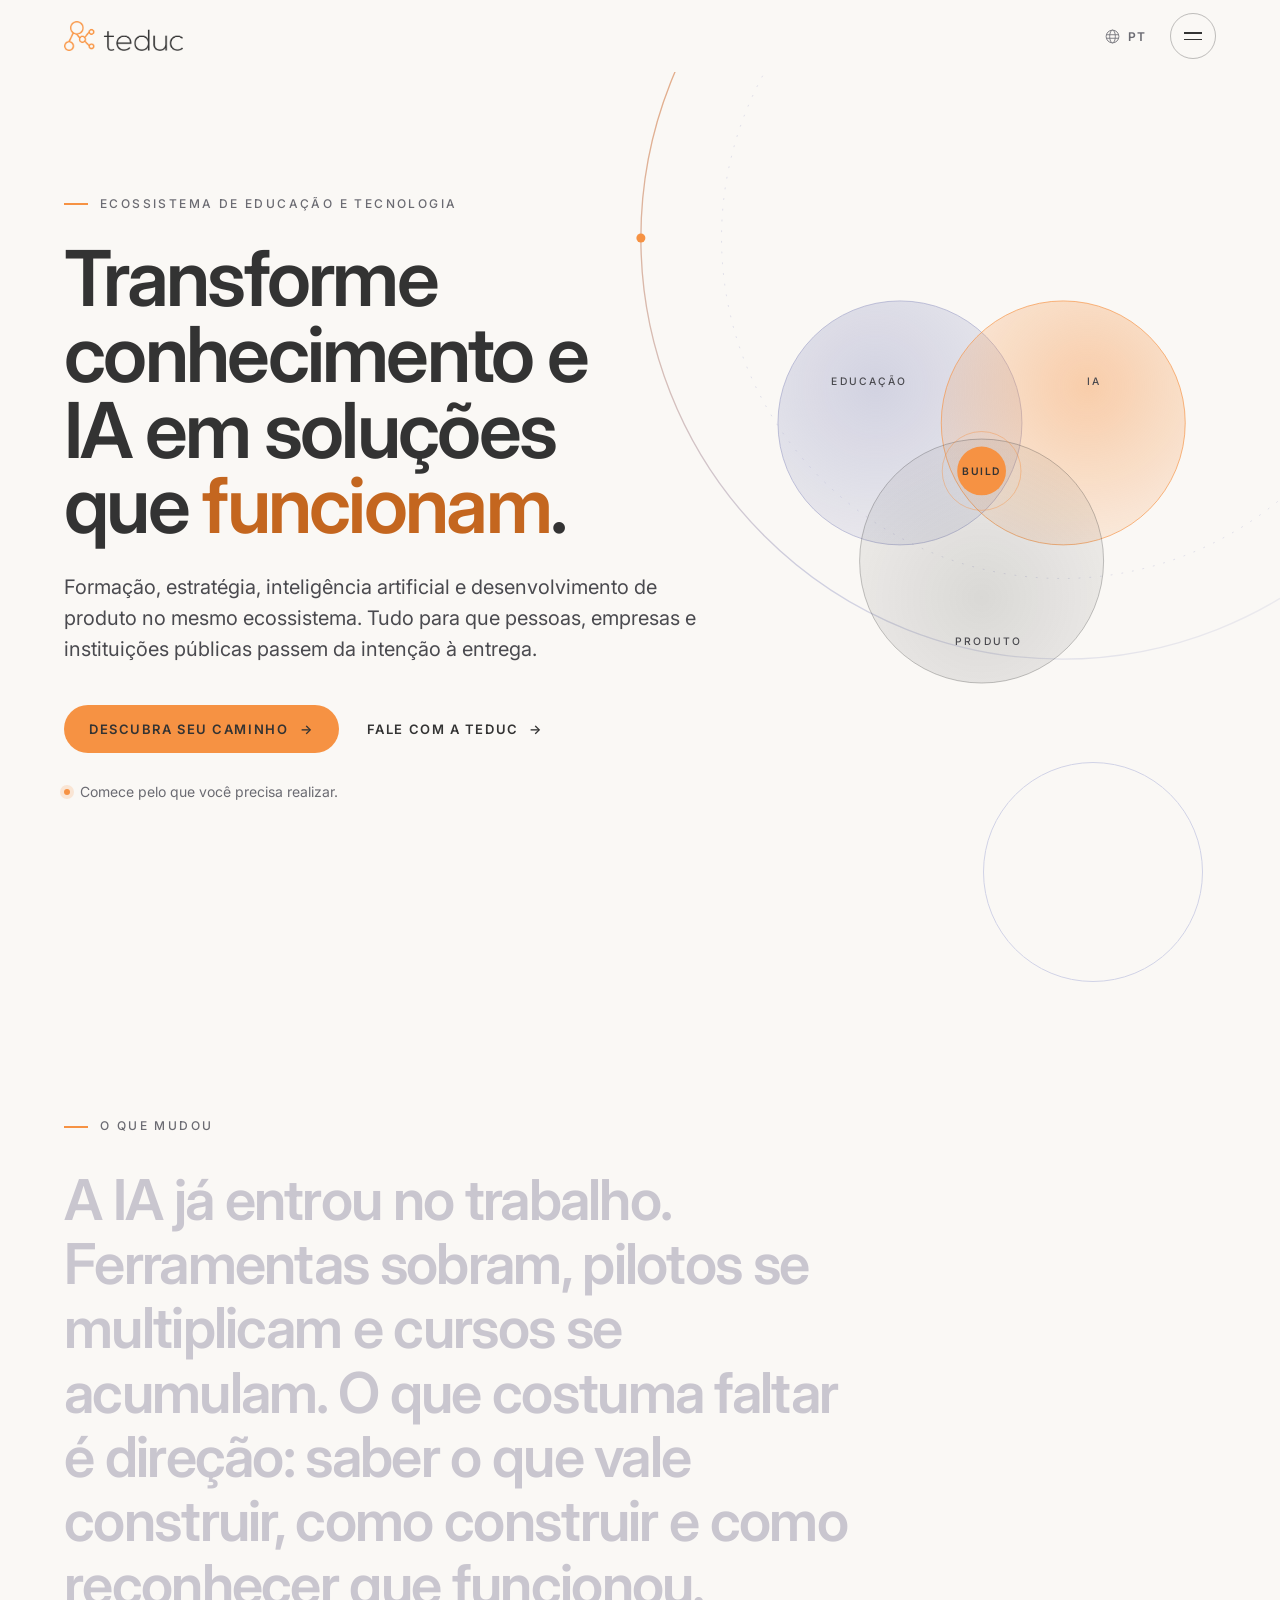
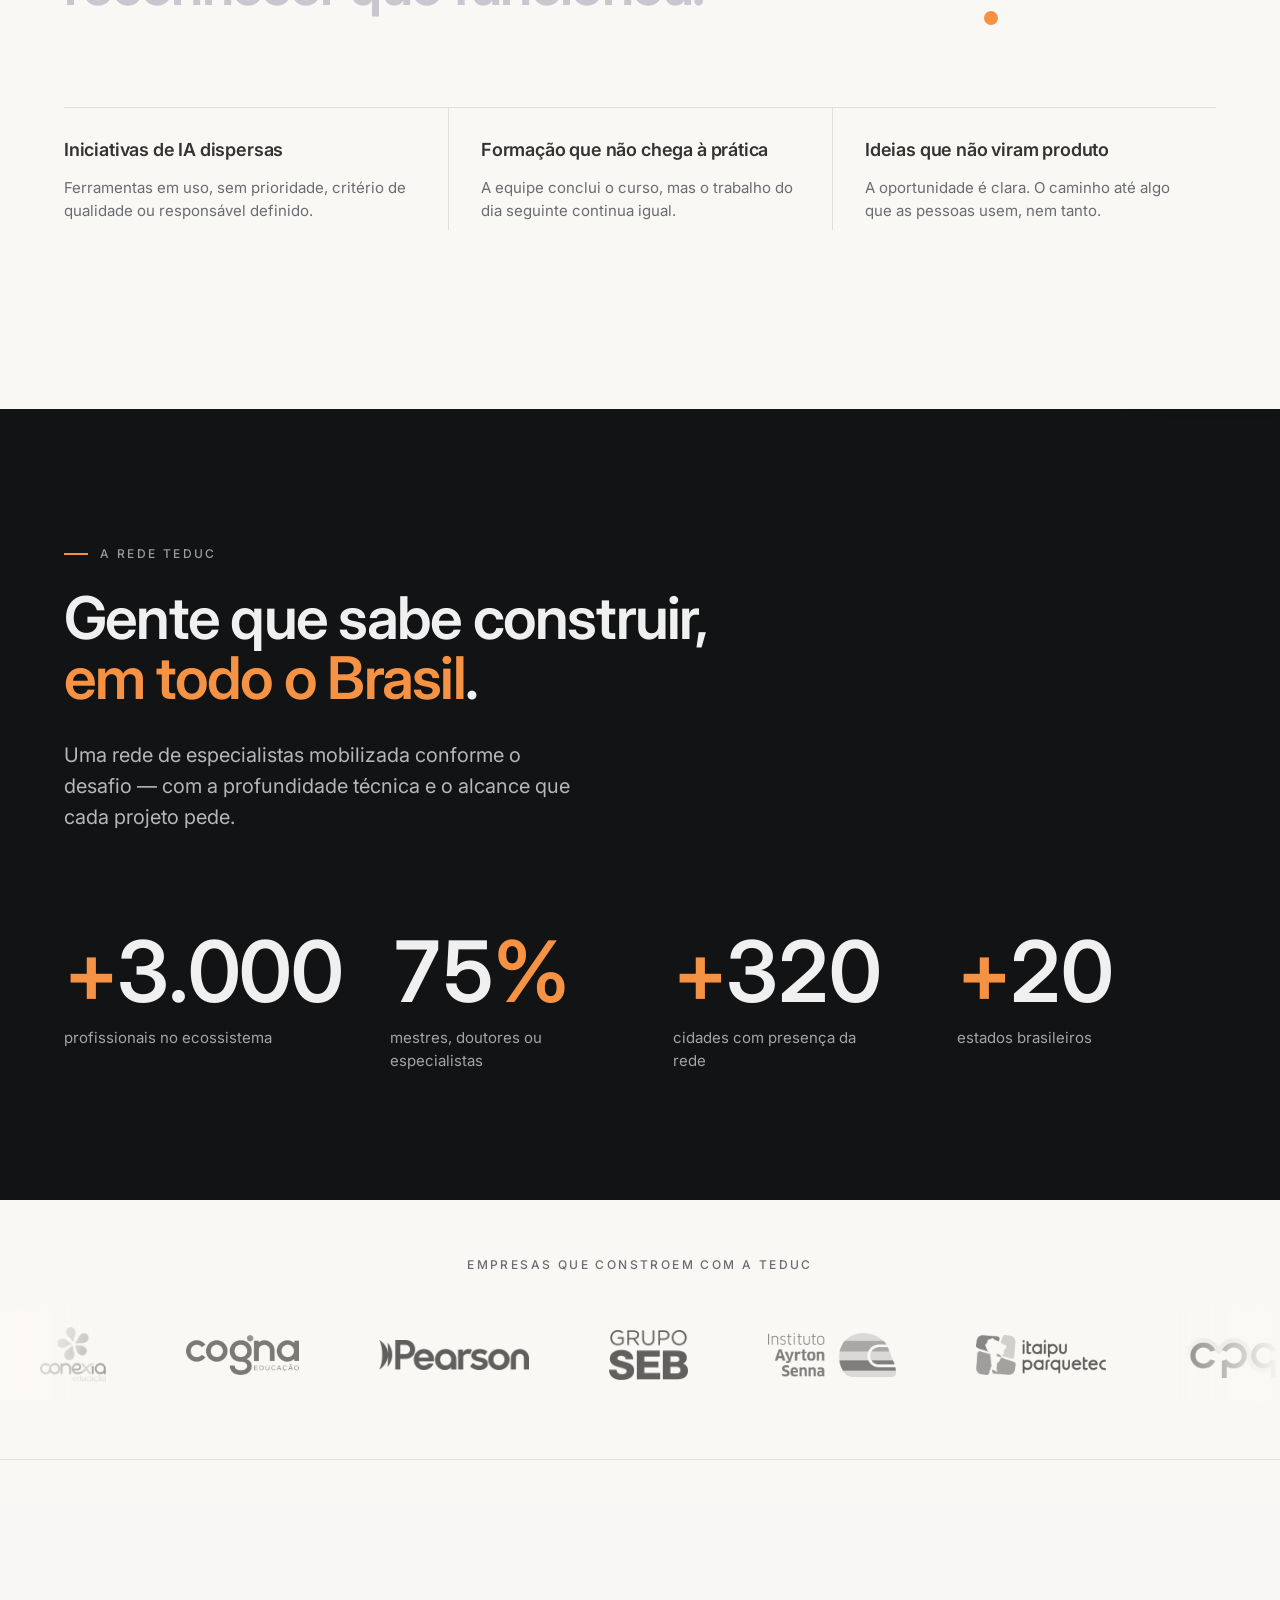
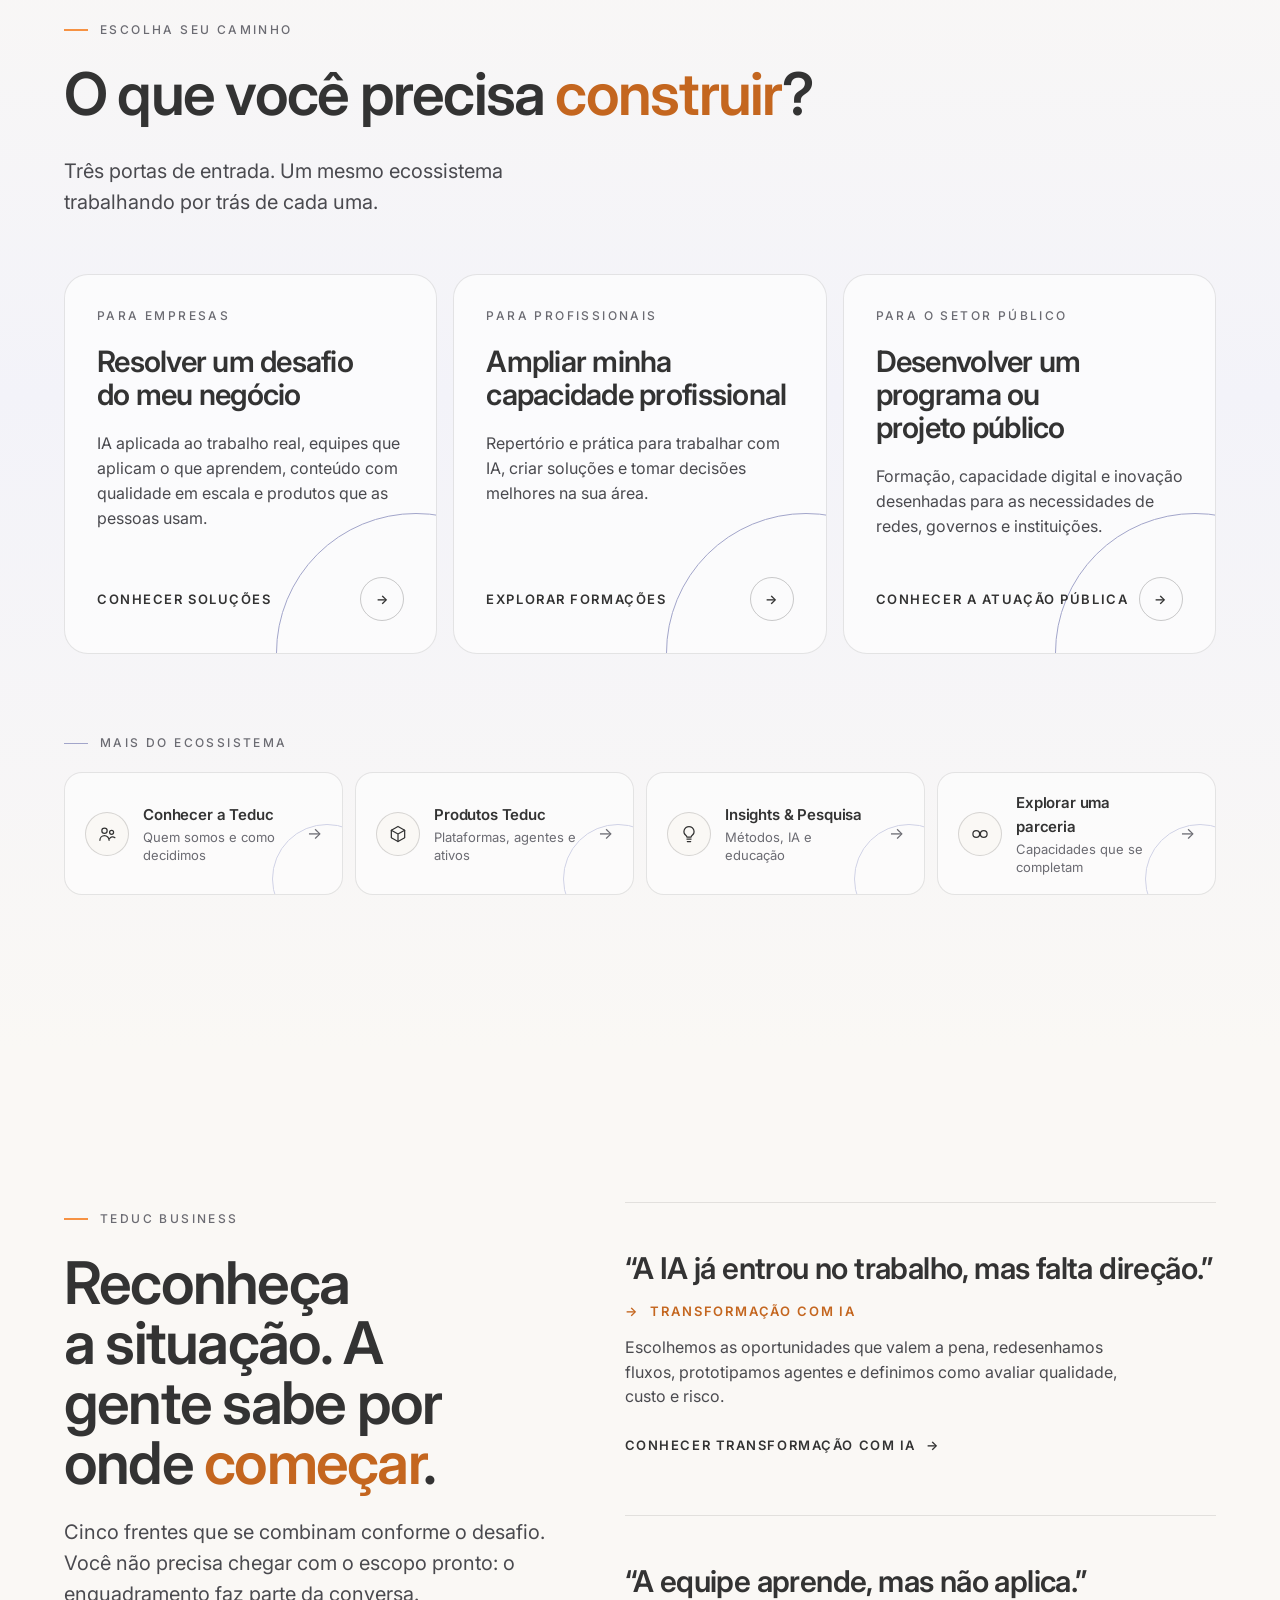
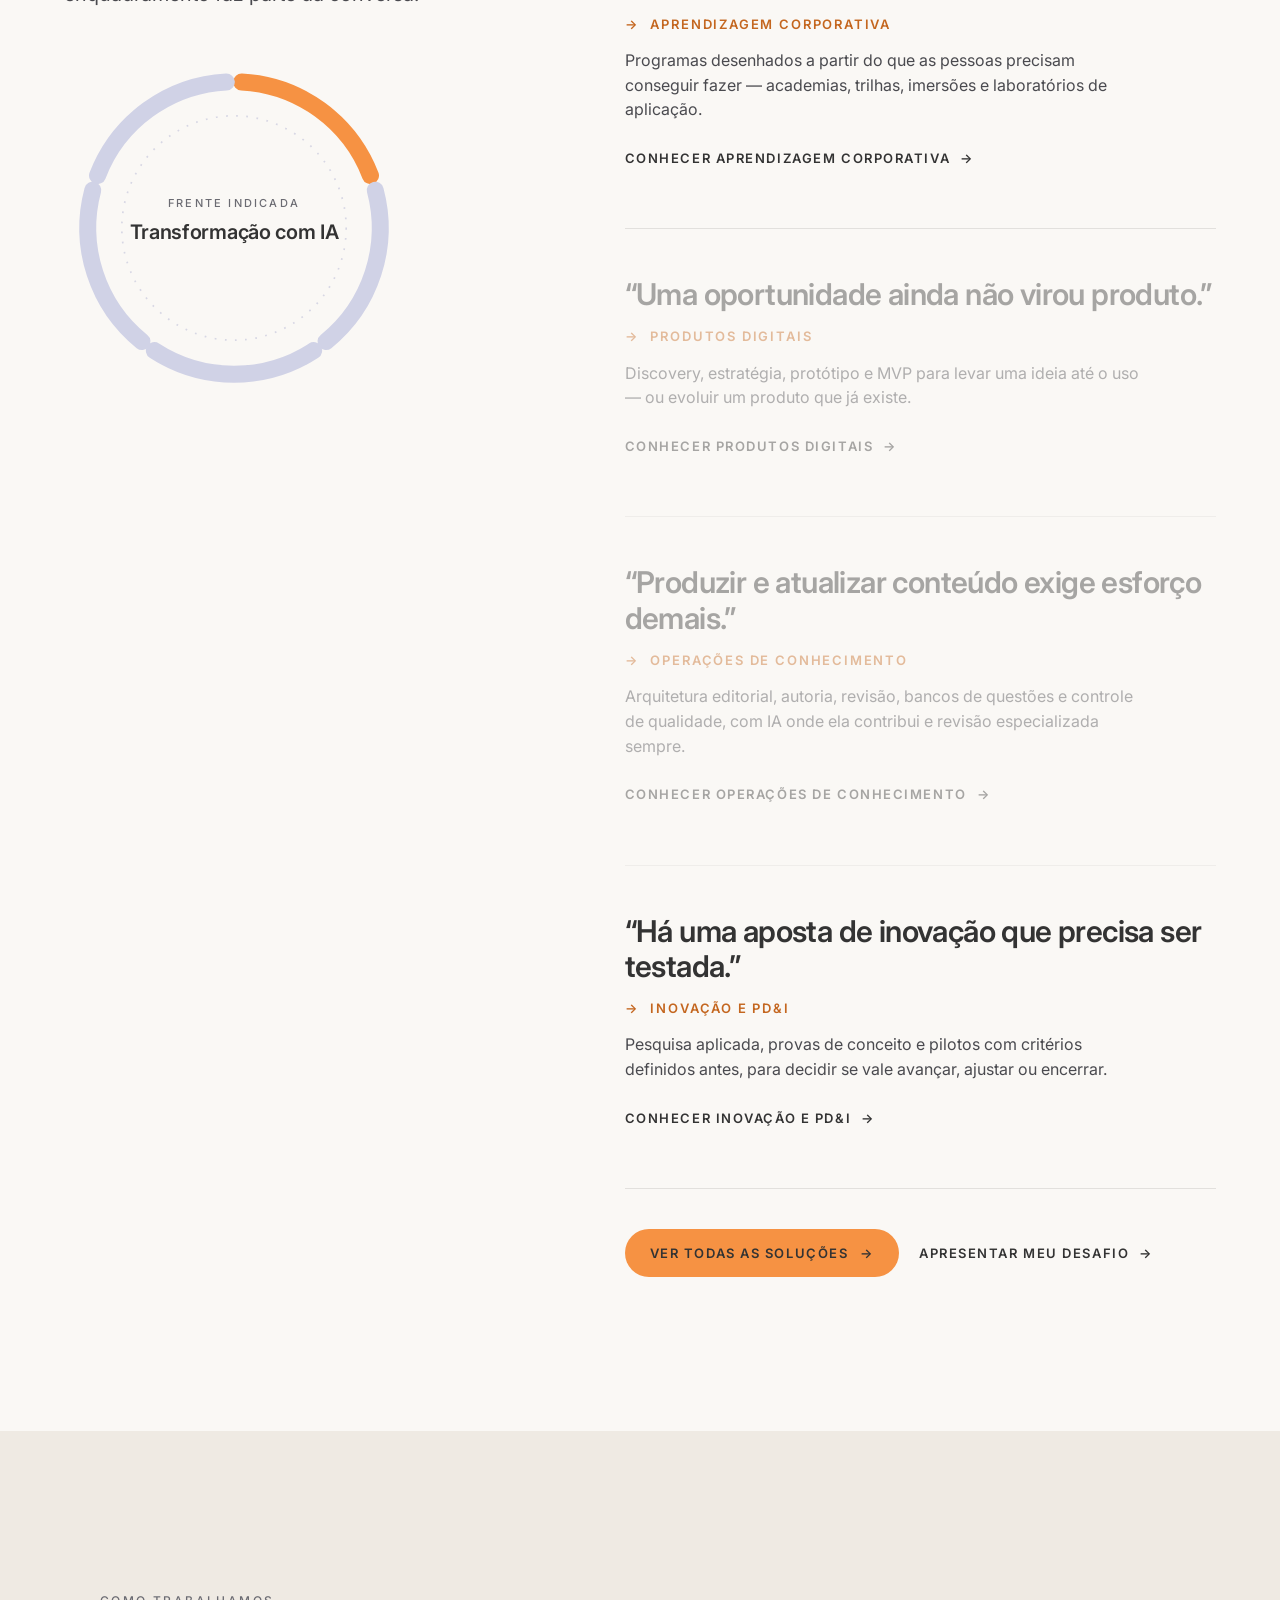
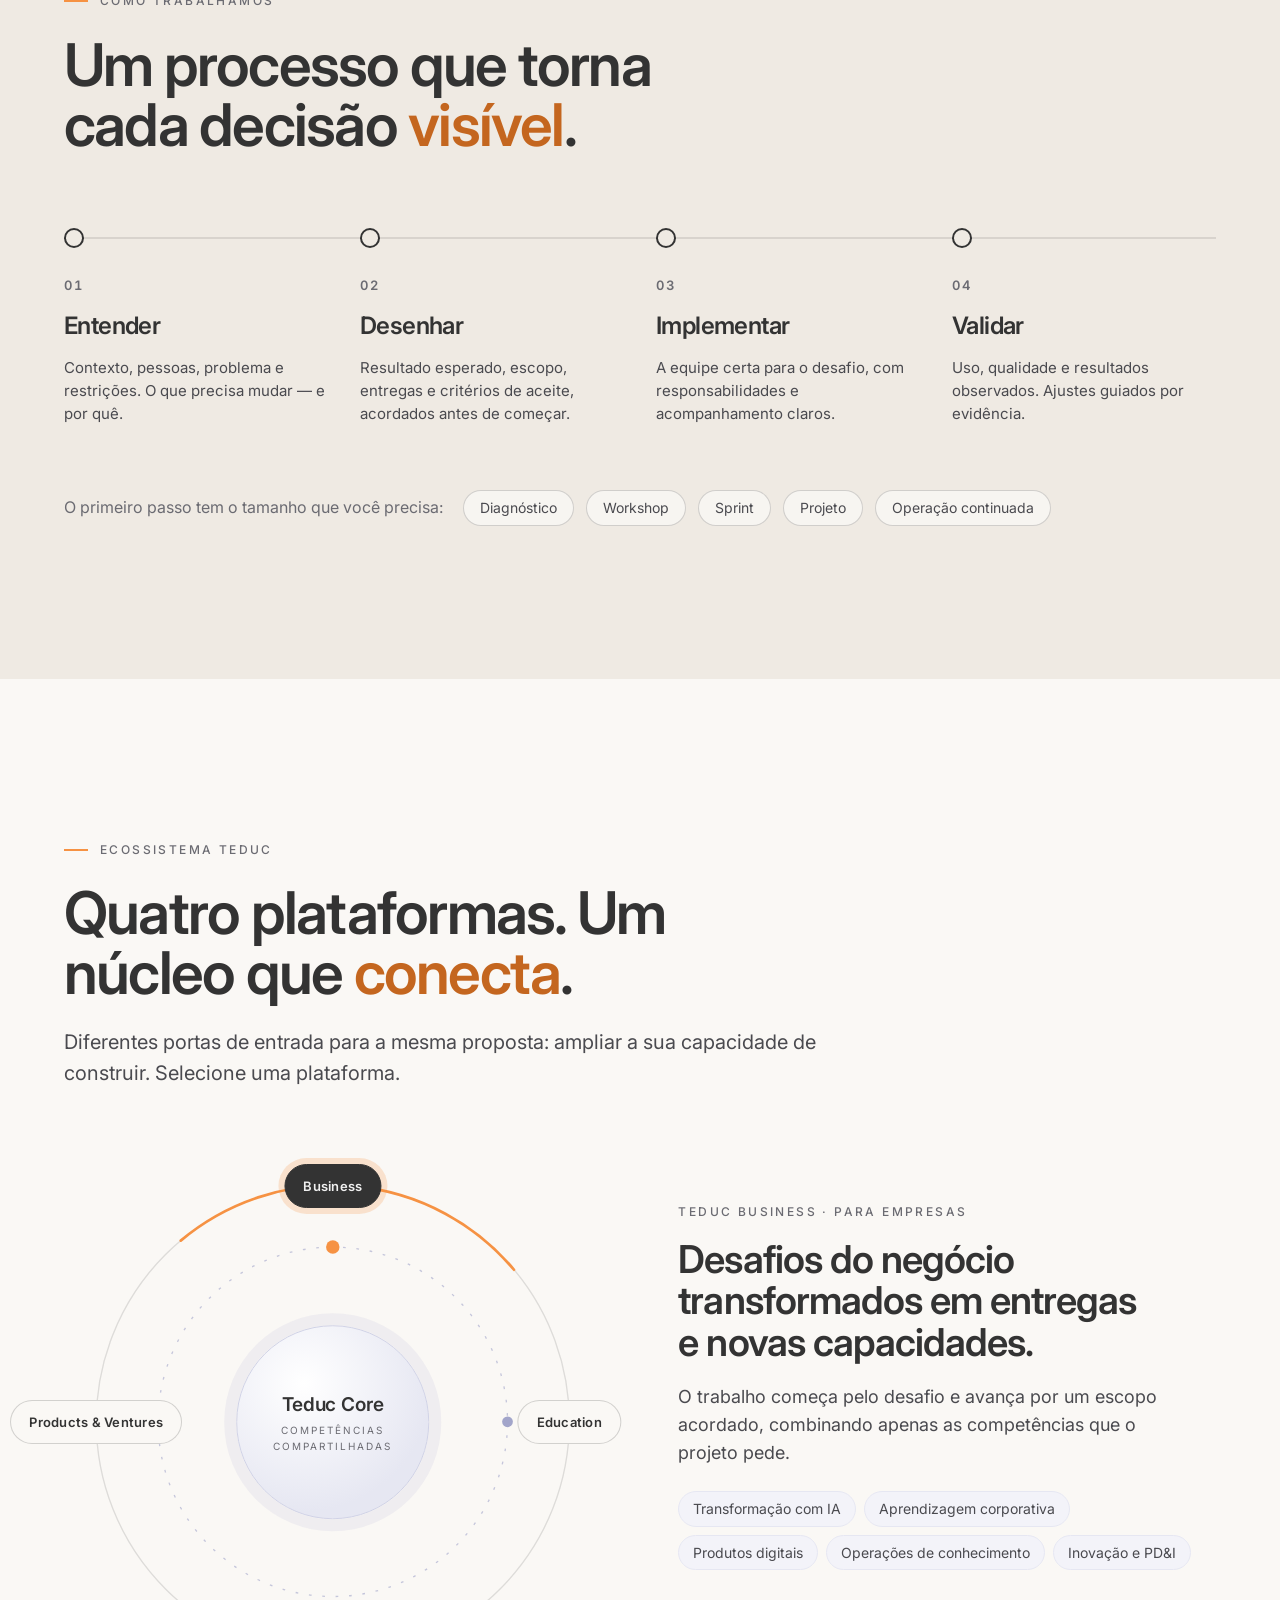
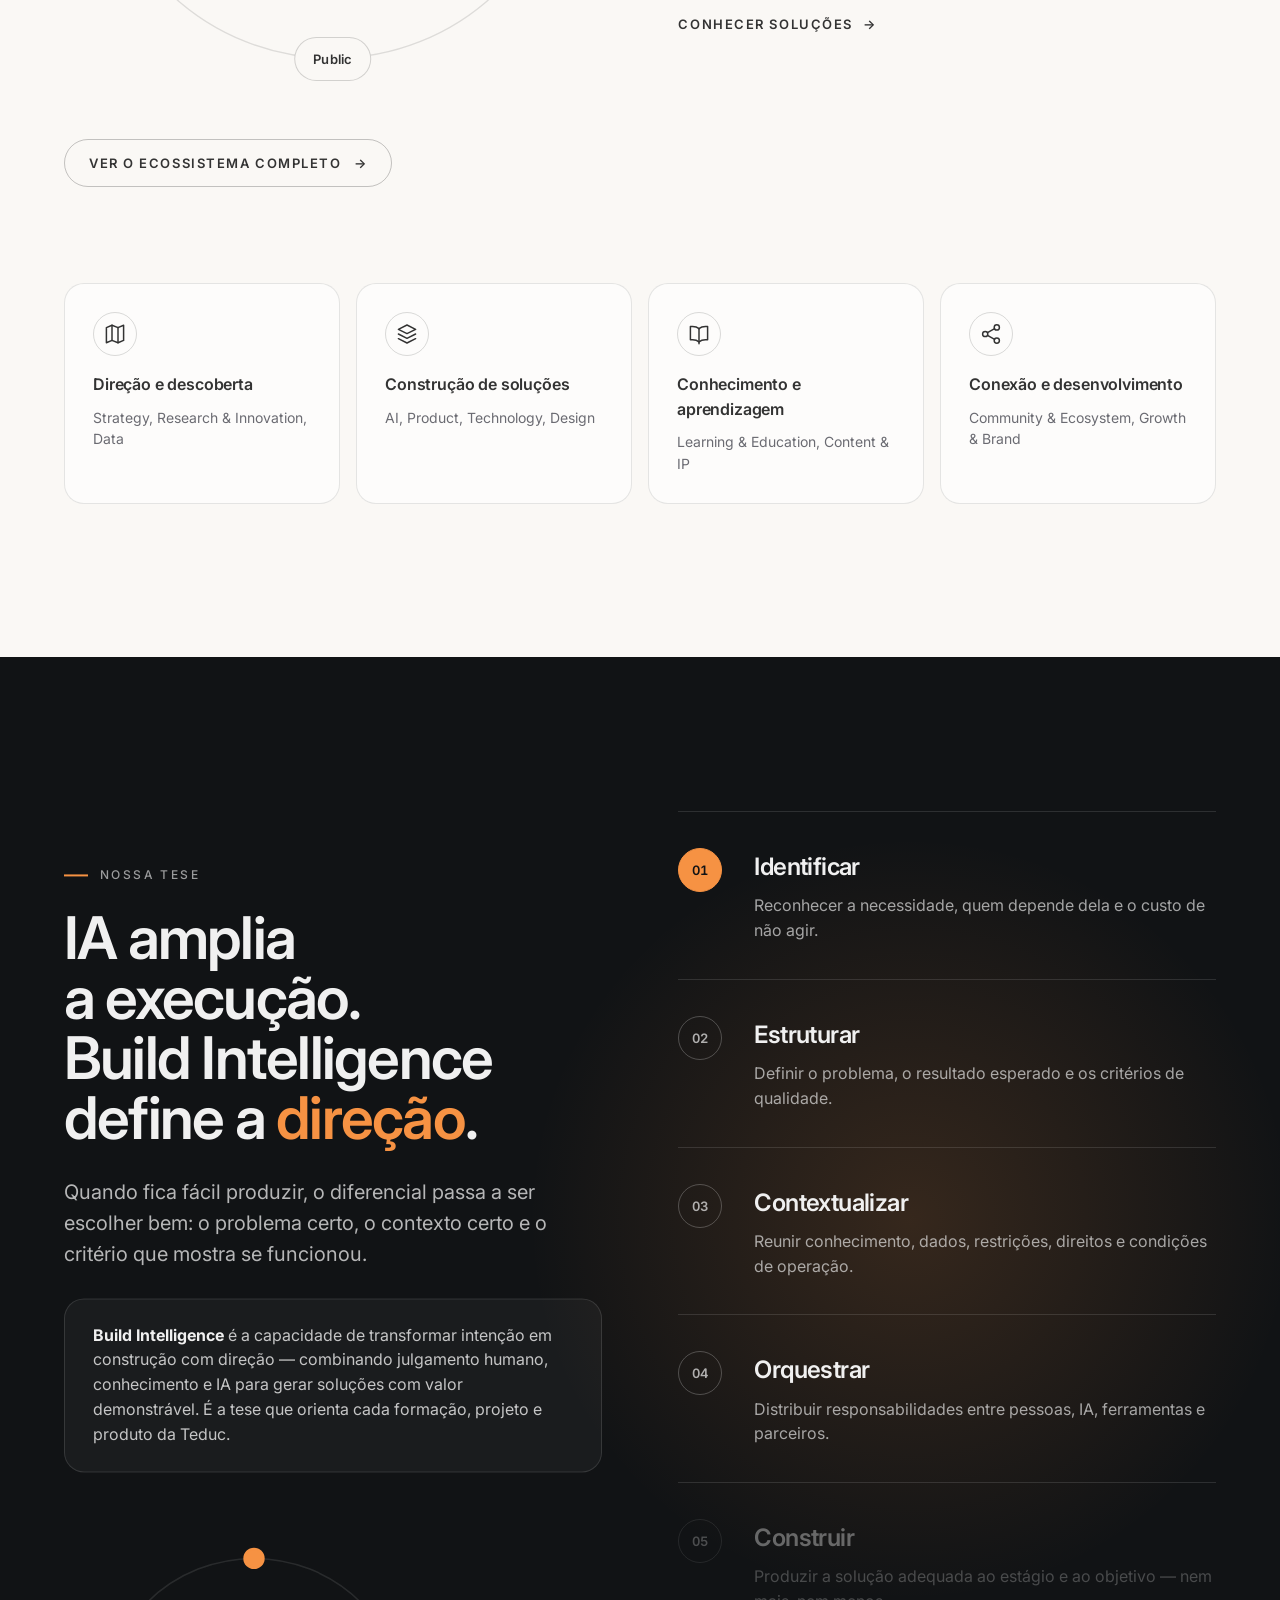
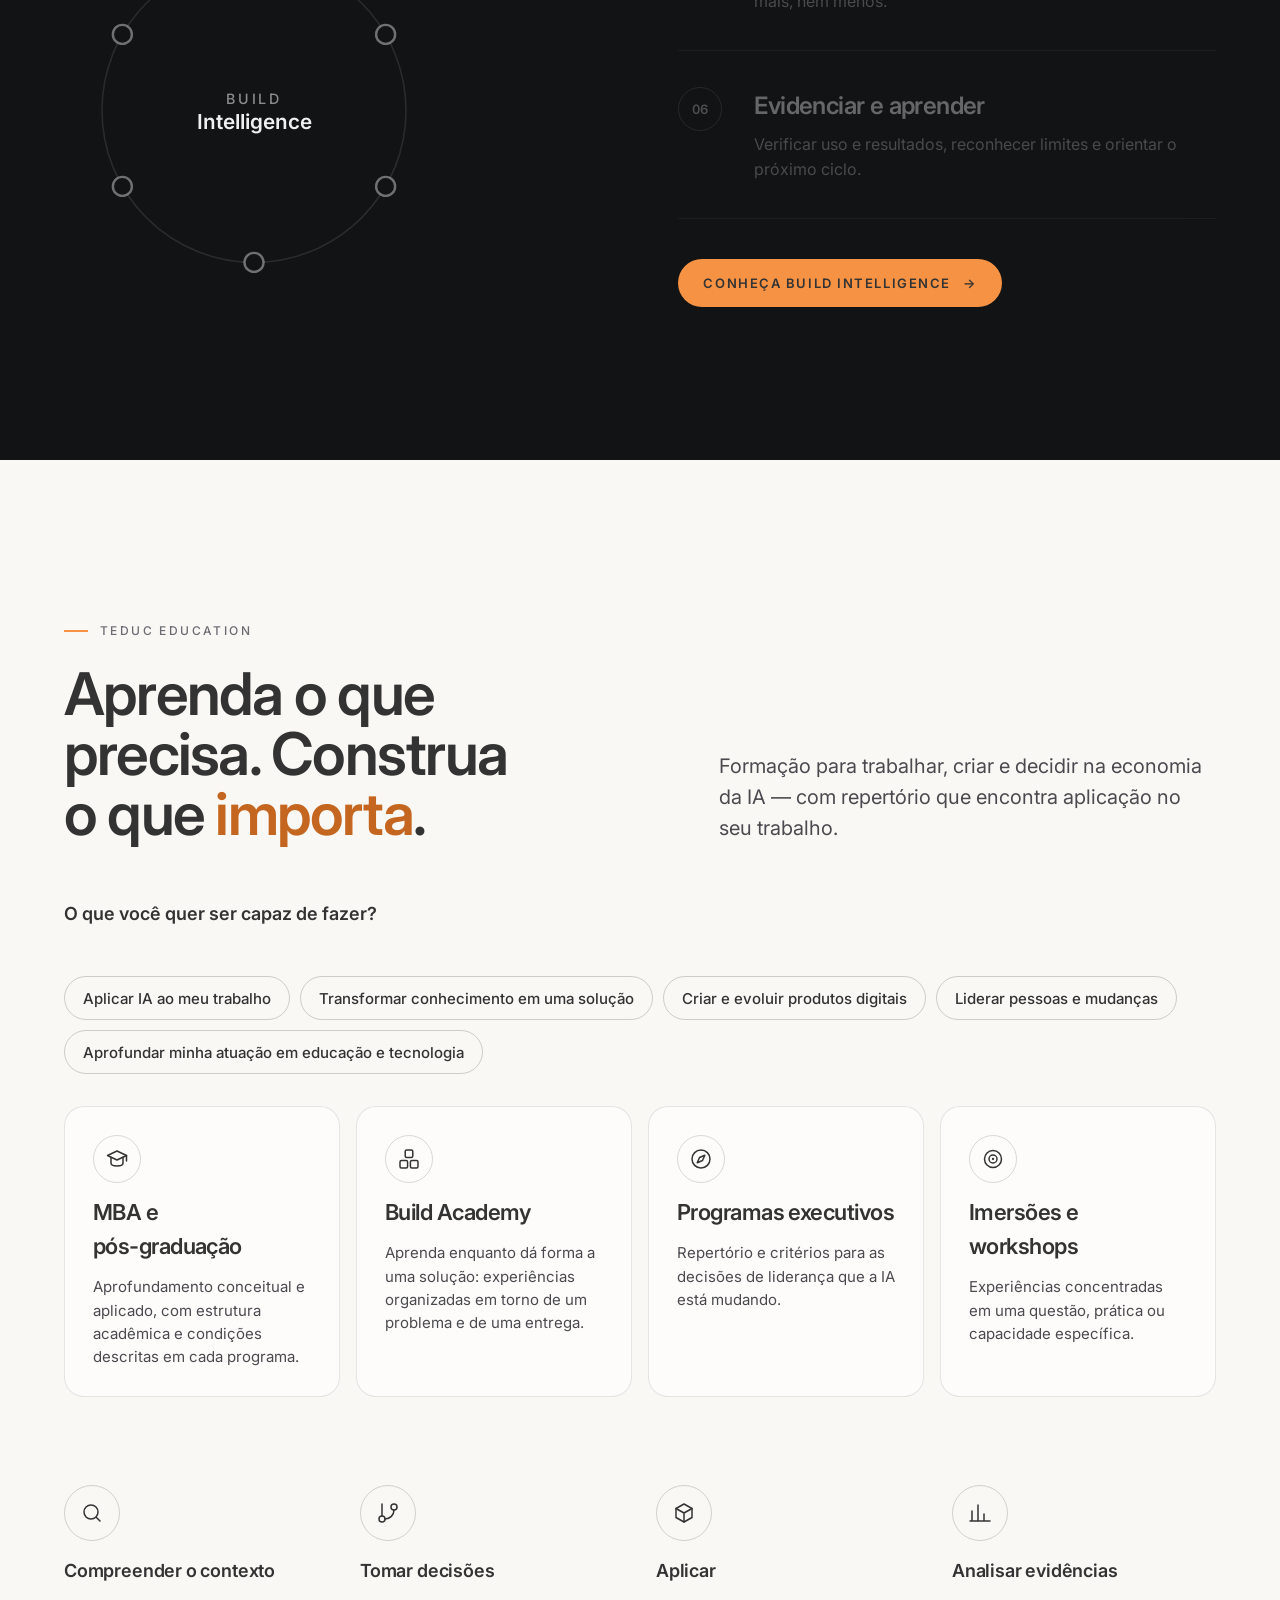
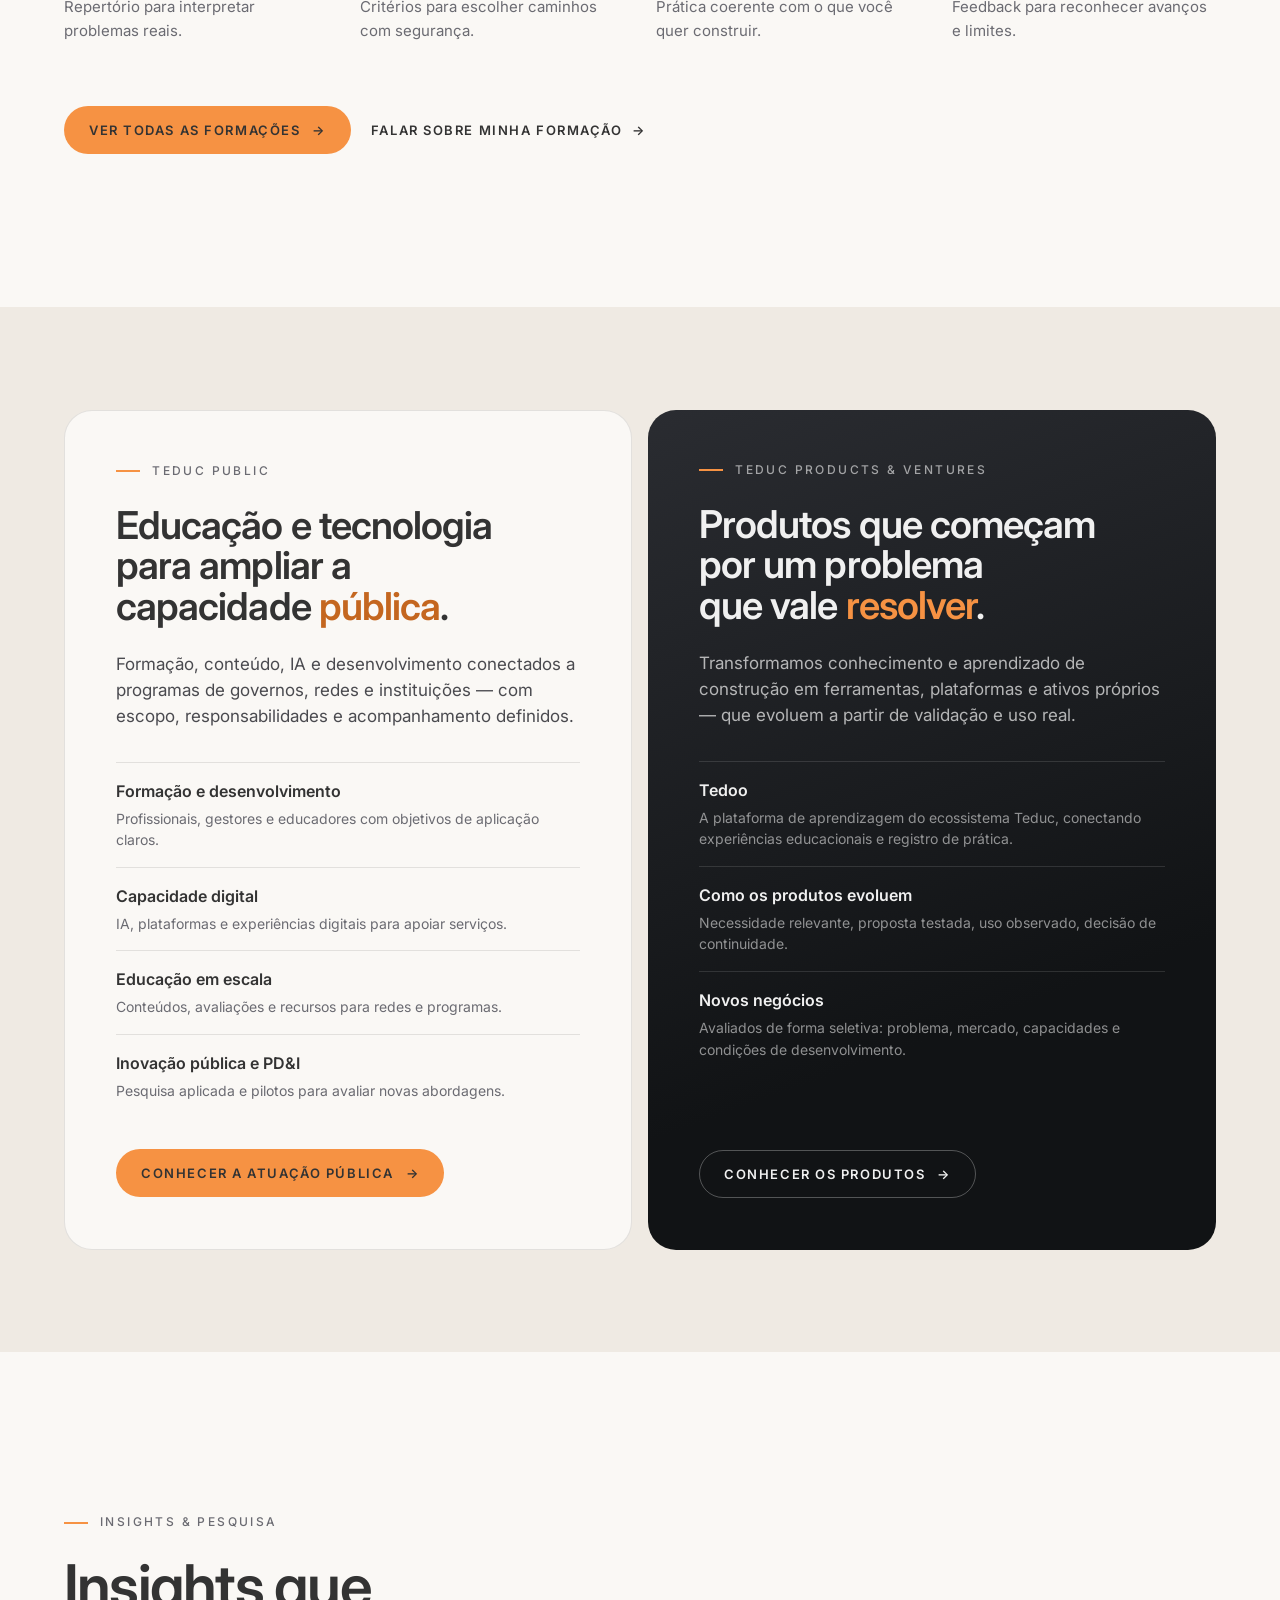
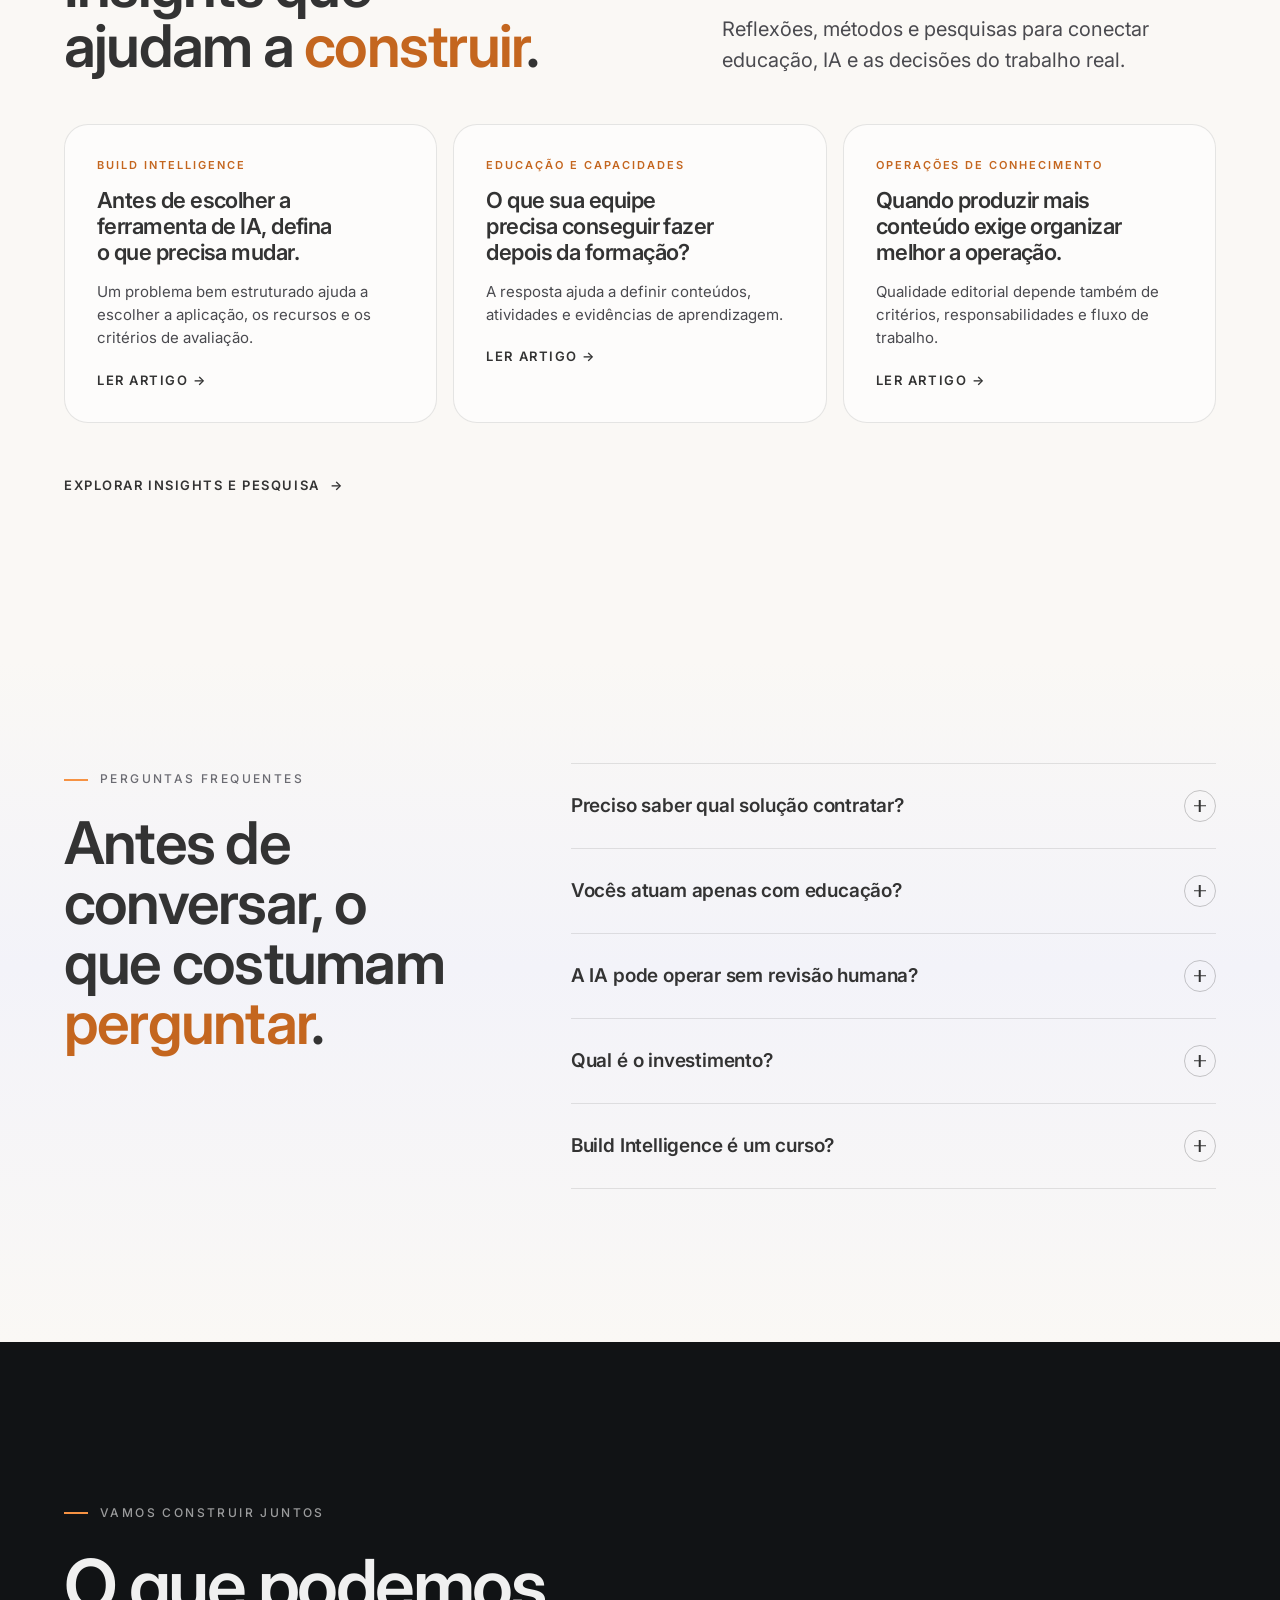
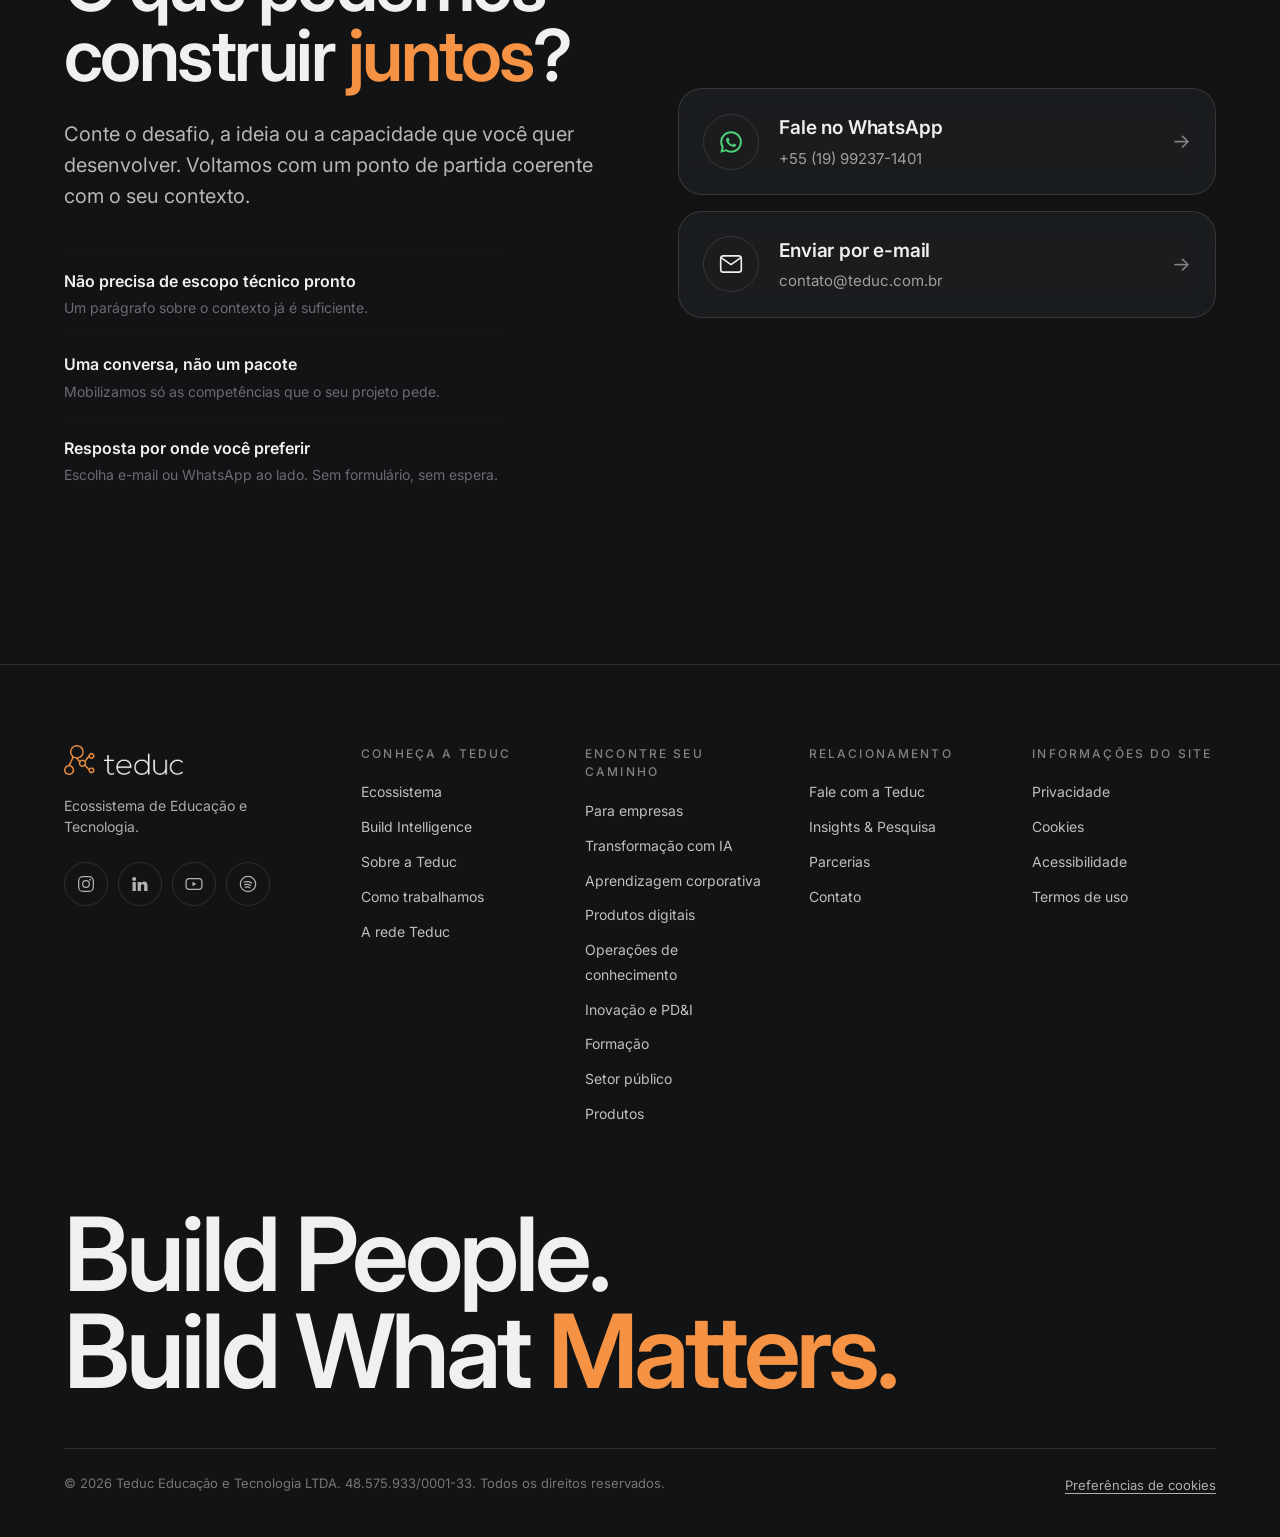
==== commit 621cc96a: "Site Teduc" ====
--- a/index.html
+++ b/index.html
@@ -1 +1 @@
-<!DOCTYPE html> <html lang="pt-BR"> <head> <meta charset="utf-8"> <meta name="viewport" content="width=device-width,initial-scale=1,viewport-fit=cover"> <meta name="theme-color" content="#FAF8F5"> <link rel="icon" href="assets/logo/favicon.ico" sizes="any"> <link rel="icon" type="image/png" sizes="32x32" href="assets/logo/teduc-simbolo-32.png"> <link rel="icon" type="image/png" sizes="16x16" href="assets/logo/teduc-simbolo-16.png"> <link rel="apple-touch-icon" href="assets/logo/teduc-simbolo-180.png"> <link rel="manifest" href="site.webmanifest"> <title>Teduc — Build What Matters</title> <meta name="description" content="A Teduc é um ecossistema de educação e tecnologia que conecta formação, IA, produto e inovação para transformar desafios em soluções reais."> <meta property="og:type" content="website"> <meta property="og:site_name" content="Teduc"> <meta property="og:locale" content="pt_BR"> <meta property="og:locale:alternate" content="en_US"> <meta property="og:locale:alternate" content="es_ES"> <meta property="og:locale:alternate" content="fr_FR"> <meta property="og:title" content="Teduc — Ecossistema de educação e tecnologia"> <meta property="og:description" content="Formação, estratégia, inteligência artificial e desenvolvimento de produto no mesmo ecossistema. Tudo para que pessoas, empresas e instituições públicas passem da intenção à entrega."> <meta property="og:image" content="assets/og/teduc-og-pt.png"> <meta property="og:image:type" content="image/png"> <meta property="og:image:width" content="1200"> <meta property="og:image:height" content="630"> <meta property="og:image:alt" content="Teduc — Transforme conhecimento e IA em soluções que funcionam."> <meta name="twitter:card" content="summary_large_image"> <meta name="twitter:title" content="Teduc — Ecossistema de educação e tecnologia"> <meta name="twitter:description" content="Formação, estratégia, inteligência artificial e desenvolvimento de produto no mesmo ecossistema."> <meta name="twitter:image" content="assets/og/teduc-og-pt.png"> <link rel="preconnect" href="https://fonts.googleapis.com"> <link rel="preconnect" href="https://fonts.gstatic.com" crossorigin> <link rel="stylesheet" href="https://fonts.googleapis.com/css2?family=Inter:wght@400;500;600;700&display=swap"> <link rel="stylesheet" href="assets/css/site.css"> <a class="skip" href="#conteudo">Pular para o conteúdo</a> <div class="progress" aria-hidden="true"></div> <header class="site" id="top"> <div class="wrap hbar"> <a class="logo" href="#inicio" aria-label="Teduc — início"> <img class="lg" src="[data-uri]" data-logo="g" alt="Teduc" width="120" height="30"> <img class="lw" src="[data-uri]" data-logo="w" alt="" width="120" height="30"> </a> <nav class="main" aria-label="Principal"> <a href="#/sobre">Sobre</a> <a href="#/ecossistema">Ecossistema</a> <a href="#/solucoes">Para empresas</a> <a href="#/formacao">Formação</a> <a href="#/setor-publico">Setor público</a> <a href="#/produtos">Produtos</a> <a href="#/contato">Contato</a> </nav> <div class="lang" data-lang-ui> <button type="button" class="lang-btn" aria-haspopup="listbox" aria-expanded="false" aria-label="Idioma / Language"> <svg viewBox="0 0 24 24" aria-hidden="true" fill="none" stroke="currentColor" stroke-width="1.4"><circle cx="12" cy="12" r="9"/><path d="M3.2 9.5h17.6M3.2 14.5h17.6"/><ellipse cx="12" cy="12" rx="4" ry="9"/></svg> <span class="lang-cur">PT</span> </button> <ul class="lang-menu" role="listbox" hidden> <li><button type="button" role="option" aria-selected="true" data-lang="pt"><span>Português</span><i>PT</i></button></li> <li><button type="button" role="option" aria-selected="false" data-lang="en"><span>English</span><i>EN</i></button></li> <li><button type="button" role="option" aria-selected="false" data-lang="es"><span>Español</span><i>ES</i></button></li> <li><button type="button" role="option" aria-selected="false" data-lang="fr"><span>Français</span><i>FR</i></button></li> </ul> </div> <button class="menu-btn" type="button" aria-expanded="false" aria-controls="drawer" aria-label="Abrir menu"><i aria-hidden="true"></i></button> </div> </header> <div class="drawer" id="drawer" role="dialog" aria-modal="true" aria-label="Menu"> <div class="dtop"> <a class="logo" href="#inicio"><img src="[data-uri]" data-logo="g" alt="Teduc" width="120" height="30" style="height:30px;width:auto"></a> <button class="menu-btn close-btn" type="button" data-close aria-label="Fechar menu" style="display:inline-flex"><i aria-hidden="true"></i></button> </div> <nav aria-label="Menu móvel"> <a href="#/sobre">Sobre <span>→</span></a> <a href="#/ecossistema">Ecossistema <span>→</span></a> <a href="#/solucoes">Para empresas <span>→</span></a> <a href="#/formacao">Formação <span>→</span></a> <a href="#/setor-publico">Setor público <span>→</span></a> <a href="#/produtos">Produtos <span>→</span></a> <a href="#/build-intelligence">Build Intelligence <span>→</span></a> <a href="#/ideias">Ideias &amp; Pesquisa <span>→</span></a> <a href="#/contato">Contato <span>→</span></a> </nav> <div class="lang drawer-lang" role="group" aria-label="Idioma / Language"> <button type="button" data-lang="pt" aria-pressed="true">Português</button> <button type="button" data-lang="en" aria-pressed="false">English</button> <button type="button" data-lang="es" aria-pressed="false">Español</button> <button type="button" data-lang="fr" aria-pressed="false">Français</button> </div> <a class="btn" href="#contato" style="align-self:flex-start">Vamos construir juntos? <span class="arr">→</span></a> </div> <main id="conteudo"> <section class="hero" id="inicio" data-scroll> <svg class="hero-arc" viewBox="0 0 1000 1000" aria-hidden="true"> <defs><linearGradient id="arcg" x1="0" y1="0" x2="1" y2="1"><stop offset="0" stop-color="#F69243" stop-opacity=".9"/><stop offset=".55" stop-color="#A2A5CA" stop-opacity=".5"/><stop offset="1" stop-color="#A2A5CA" stop-opacity="0"/></linearGradient></defs> <g id="heroArc" style="transform-origin:500px 500px"> <circle cx="500" cy="500" r="470" fill="none" stroke="url(#arcg)" stroke-width="1.5"/> <circle cx="500" cy="500" r="380" fill="none" stroke="#A2A5CA" stroke-opacity=".35" stroke-width="1" stroke-dasharray="2 10"/> <circle cx="30" cy="500" r="5" fill="#F69243"/> </g> </svg> <div class="wrap hero-grid"> <div> <span class="kicker rv">Ecossistema de educação e tecnologia</span> <h1 class="h-display rv">Transforme conhecimento e IA em soluções que <span class="hl">funcionam</span>.</h1> <p class="lead rv">Formação, estratégia, inteligência artificial e desenvolvimento de produto no mesmo ecossistema. Tudo para que pessoas, empresas e instituições públicas passem da intenção à entrega.</p> <div class="hero-actions rv"> <a class="btn" href="#seu-caminho">Descubra seu caminho <span class="arr" aria-hidden="true">→</span></a> <a class="link" href="#contato">Fale com a Teduc <span aria-hidden="true">→</span></a> </div> <p class="hero-note rv">Comece pelo que você precisa realizar.</p> </div> <div class="venn" aria-hidden="true"> <svg viewBox="0 0 500 500"> <defs> <radialGradient id="gE" cx=".4" cy=".35" r=".7"><stop offset="0" stop-color="#A2A5CA" stop-opacity=".45"/><stop offset="1" stop-color="#A2A5CA" stop-opacity=".18"/></radialGradient> <radialGradient id="gI" cx=".6" cy=".35" r=".7"><stop offset="0" stop-color="#F69243" stop-opacity=".42"/><stop offset="1" stop-color="#F69243" stop-opacity=".12"/></radialGradient> <radialGradient id="gP" cx=".5" cy=".65" r=".7"><stop offset="0" stop-color="#333333" stop-opacity=".16"/><stop offset="1" stop-color="#333333" stop-opacity=".05"/></radialGradient> </defs> <g class="c" id="vE"><circle cx="185" cy="190" r="130" fill="url(#gE)" stroke="#A2A5CA" stroke-opacity=".7"/><text class="venn-lbl" x="112" y="150">Educação</text></g> <g class="c" id="vI"><circle cx="315" cy="190" r="130" fill="url(#gI)" stroke="#F69243" stroke-opacity=".7"/><text class="venn-lbl" x="340" y="150">IA</text></g> <g class="c" id="vP"><circle cx="250" cy="302" r="130" fill="url(#gP)" stroke="#333" stroke-opacity=".3"/><text class="venn-lbl" x="222" y="392">Produto</text></g> <g id="vCore"><circle cx="250" cy="228" r="26" fill="#F69243"/><circle cx="250" cy="228" r="42" fill="none" stroke="#F69243" stroke-opacity=".45"/><text x="250" y="232" text-anchor="middle" style="font:600 11px Inter,sans-serif;letter-spacing:.14em;fill:#333">BUILD</text></g> </svg> </div> </div> </section> <section class="statement" data-scroll id="cenario"> <div class="float-circle" data-par="-0.25" style="width:220px;height:220px;right:6%;top:8%;border:1px solid var(--lilac200)"></div> <div class="float-circle" data-par="0.35" style="width:14px;height:14px;right:22%;top:30%;background:var(--orange)"></div> <div class="wrap"> <span class="kicker">O que mudou</span> <p class="stmt" id="stmt">A IA já entrou no trabalho. Ferramentas sobram, pilotos se multiplicam e cursos se acumulam. O que costuma faltar é <em class="hl" style="font-style:normal">direção</em>: saber o que vale construir, como construir e como reconhecer que funcionou.</p> <div class="symptoms"> <div class="symptom rv"><b>Iniciativas de IA dispersas</b><span>Ferramentas em uso, sem prioridade, critério de qualidade ou responsável definido.</span></div> <div class="symptom rv"><b>Formação que não chega à prática</b><span>A equipe conclui o curso, mas o trabalho do dia seguinte continua igual.</span></div> <div class="symptom rv"><b>Ideias que não viram produto</b><span>A oportunidade é clara. O caminho até algo que as pessoas usem, nem tanto.</span></div> </div> </div> </section> <section class="stats dark" id="numeros" data-scroll> <div class="orb" data-par="-0.2" aria-hidden="true" style="width:520px;height:520px;right:-200px;top:-220px;border:1px solid rgba(246,146,67,.4);box-shadow:0 0 120px rgba(246,146,67,.14)"></div> <div class="orb" data-par="0.3" aria-hidden="true" style="width:120px;height:120px;left:6%;bottom:10%;border:1px solid rgba(162,165,202,.35)"></div> <div class="wrap" style="position:relative"> <div class="stats-head"> <div> <span class="kicker">A rede Teduc</span> <h2 class="h2" style="margin-top:24px;max-width:18ch">Gente que sabe construir, <span class="hl">em todo o Brasil</span>.</h2> </div> <p class="lead" style="max-width:40ch">Uma rede de especialistas mobilizada conforme o desafio — com a profundidade técnica e o alcance que cada projeto pede.</p> </div> <div class="stats-grid"> <div class="stat"><span class="num"><em>+</em><span data-count="3000" data-fmt="k">3.000</span></span><span class="lbl">profissionais no ecossistema</span></div> <div class="stat"><span class="num"><span data-count="75">75</span><em>%</em></span><span class="lbl">mestres, doutores ou especialistas</span></div> <div class="stat"><span class="num"><em>+</em><span data-count="320">320</span></span><span class="lbl">cidades com presença da rede</span></div> <div class="stat"><span class="num"><em>+</em><span data-count="20">20</span></span><span class="lbl">estados brasileiros</span></div> </div> </div> </section> <section class="logos" aria-labelledby="logos-t"> <div class="wrap"> <p id="logos-t">Empresas que constroem com a Teduc</p> </div> <div class="marquee" id="marquee"> <div class="mrow" id="mrow"><ul class="mset"><li class="logo-slot"><img src="assets/clientes/conexia.png" alt="Conexia Educação" width="66" height="56" style="--h:56" decoding="async" draggable="false"></li><li class="logo-slot"><img src="assets/clientes/cogna.png" alt="Cogna Educação" width="112" height="40" style="--h:40" decoding="async" draggable="false"></li><li class="logo-slot"><img src="assets/clientes/pearson.png" alt="Pearson" width="149" height="30" style="--h:30" decoding="async" draggable="false"></li><li class="logo-slot"><img src="assets/clientes/seb.png" alt="Grupo SEB" width="79" height="50" style="--h:50" decoding="async" draggable="false"></li><li class="logo-slot"><img src="assets/clientes/senna.png" alt="Instituto Ayrton Senna" width="128" height="44" style="--h:44" decoding="async" draggable="false"></li><li class="logo-slot"><img src="assets/clientes/itaipu.png" alt="Itaipu Parquetec" width="131" height="40" style="--h:40" decoding="async" draggable="false"></li><li class="logo-slot"><img src="assets/clientes/cpqd.png" alt="CPqD" width="126" height="45" style="--h:45" decoding="async" draggable="false"></li><li class="logo-slot"><img src="assets/clientes/conexia.png" alt="" width="66" height="56" style="--h:56" decoding="async" draggable="false"></li><li class="logo-slot"><img src="assets/clientes/cogna.png" alt="" width="112" height="40" style="--h:40" decoding="async" draggable="false"></li><li class="logo-slot"><img src="assets/clientes/pearson.png" alt="" width="149" height="30" style="--h:30" decoding="async" draggable="false"></li><li class="logo-slot"><img src="assets/clientes/seb.png" alt="" width="79" height="50" style="--h:50" decoding="async" draggable="false"></li><li class="logo-slot"><img src="assets/clientes/senna.png" alt="" width="128" height="44" style="--h:44" decoding="async" draggable="false"></li><li class="logo-slot"><img src="assets/clientes/itaipu.png" alt="" width="131" height="40" style="--h:40" decoding="async" draggable="false"></li><li class="logo-slot"><img src="assets/clientes/cpqd.png" alt="" width="126" height="45" style="--h:45" decoding="async" draggable="false"></li><li class="logo-slot"><img src="assets/clientes/conexia.png" alt="" width="66" height="56" style="--h:56" decoding="async" draggable="false"></li><li class="logo-slot"><img src="assets/clientes/cogna.png" alt="" width="112" height="40" style="--h:40" decoding="async" draggable="false"></li><li class="logo-slot"><img src="assets/clientes/pearson.png" alt="" width="149" height="30" style="--h:30" decoding="async" draggable="false"></li><li class="logo-slot"><img src="assets/clientes/seb.png" alt="" width="79" height="50" style="--h:50" decoding="async" draggable="false"></li><li class="logo-slot"><img src="assets/clientes/senna.png" alt="" width="128" height="44" style="--h:44" decoding="async" draggable="false"></li><li class="logo-slot"><img src="assets/clientes/itaipu.png" alt="" width="131" height="40" style="--h:40" decoding="async" draggable="false"></li><li class="logo-slot"><img src="assets/clientes/cpqd.png" alt="" width="126" height="45" style="--h:45" decoding="async" draggable="false"></li></ul><ul class="mset" aria-hidden="true"><li class="logo-slot"><img src="assets/clientes/conexia.png" alt="" width="66" height="56" style="--h:56" decoding="async" draggable="false"></li><li class="logo-slot"><img src="assets/clientes/cogna.png" alt="" width="112" height="40" style="--h:40" decoding="async" draggable="false"></li><li class="logo-slot"><img src="assets/clientes/pearson.png" alt="" width="149" height="30" style="--h:30" decoding="async" draggable="false"></li><li class="logo-slot"><img src="assets/clientes/seb.png" alt="" width="79" height="50" style="--h:50" decoding="async" draggable="false"></li><li class="logo-slot"><img src="assets/clientes/senna.png" alt="" width="128" height="44" style="--h:44" decoding="async" draggable="false"></li><li class="logo-slot"><img src="assets/clientes/itaipu.png" alt="" width="131" height="40" style="--h:40" decoding="async" draggable="false"></li><li class="logo-slot"><img src="assets/clientes/cpqd.png" alt="" width="126" height="45" style="--h:45" decoding="async" draggable="false"></li><li class="logo-slot"><img src="assets/clientes/conexia.png" alt="" width="66" height="56" style="--h:56" decoding="async" draggable="false"></li><li class="logo-slot"><img src="assets/clientes/cogna.png" alt="" width="112" height="40" style="--h:40" decoding="async" draggable="false"></li><li class="logo-slot"><img src="assets/clientes/pearson.png" alt="" width="149" height="30" style="--h:30" decoding="async" draggable="false"></li><li class="logo-slot"><img src="assets/clientes/seb.png" alt="" width="79" height="50" style="--h:50" decoding="async" draggable="false"></li><li class="logo-slot"><img src="assets/clientes/senna.png" alt="" width="128" height="44" style="--h:44" decoding="async" draggable="false"></li><li class="logo-slot"><img src="assets/clientes/itaipu.png" alt="" width="131" height="40" style="--h:40" decoding="async" draggable="false"></li><li class="logo-slot"><img src="assets/clientes/cpqd.png" alt="" width="126" height="45" style="--h:45" decoding="async" draggable="false"></li><li class="logo-slot"><img src="assets/clientes/conexia.png" alt="" width="66" height="56" style="--h:56" decoding="async" draggable="false"></li><li class="logo-slot"><img src="assets/clientes/cogna.png" alt="" width="112" height="40" style="--h:40" decoding="async" draggable="false"></li><li class="logo-slot"><img src="assets/clientes/pearson.png" alt="" width="149" height="30" style="--h:30" decoding="async" draggable="false"></li><li class="logo-slot"><img src="assets/clientes/seb.png" alt="" width="79" height="50" style="--h:50" decoding="async" draggable="false"></li><li class="logo-slot"><img src="assets/clientes/senna.png" alt="" width="128" height="44" style="--h:44" decoding="async" draggable="false"></li><li class="logo-slot"><img src="assets/clientes/itaipu.png" alt="" width="131" height="40" style="--h:40" decoding="async" draggable="false"></li><li class="logo-slot"><img src="assets/clientes/cpqd.png" alt="" width="126" height="45" style="--h:45" decoding="async" draggable="false"></li></ul></div> </div> </section> <section class="sec lilac" id="seu-caminho" tabindex="-1"> <div class="wrap"> <div class="paths-head"> <div> <span class="kicker">Escolha seu caminho</span> <h2 class="h2" style="margin-top:24px">O que você precisa <span class="hl">construir</span>?</h2> </div> <p class="lead" style="max-width:40ch">Três portas de entrada. Um mesmo ecossistema trabalhando por trás de cada uma.</p> </div> <div class="paths"> <a class="path rv" href="#/solucoes"> <span class="who">Para empresas</span> <h3>Resolver um desafio do meu negócio</h3> <p>IA aplicada ao trabalho real, equipes que aplicam o que aprendem, conteúdo com qualidade em escala e produtos que as pessoas usam.</p> <span class="go">Conhecer soluções <i aria-hidden="true">→</i></span> </a> <a class="path rv" href="#/formacao"> <span class="who">Para profissionais</span> <h3>Ampliar minha capacidade profissional</h3> <p>Repertório e prática para trabalhar com IA, criar soluções e tomar decisões melhores na sua área.</p> <span class="go">Explorar formações <i aria-hidden="true">→</i></span> </a> <a class="path rv" href="#/setor-publico"> <span class="who">Para o setor público</span> <h3>Desenvolver um programa ou projeto público</h3> <p>Formação, capacidade digital e inovação desenhadas para as necessidades de redes, governos e instituições.</p> <span class="go">Conhecer a atuação pública <i aria-hidden="true">→</i></span> </a> </div> <div class="quick"> <span class="quick-lbl">Mais do ecossistema</span> <div class="quick-grid"> <a class="qlink" href="#/sobre"><span class="qic" aria-hidden="true"><svg viewBox="0 0 24 24" fill="none" stroke="currentColor" stroke-width="1.5" stroke-linecap="round"><circle cx="9" cy="8" r="3.2"/><path d="M3.5 19.5a5.5 5.5 0 0 1 11 0"/><circle cx="17.5" cy="10" r="2.4"/><path d="M15 17.6a4.2 4.2 0 0 1 6.5-1.2"/></svg></span><span class="qtx"><b>Conhecer a Teduc</b><span>Quem somos e como decidimos</span></span><span class="qar" aria-hidden="true">→</span></a> <a class="qlink" href="#/produtos"><span class="qic" aria-hidden="true"><svg viewBox="0 0 24 24" fill="none" stroke="currentColor" stroke-width="1.5" stroke-linecap="round" stroke-linejoin="round"><path d="m12 3 8 4.5v9L12 21l-8-4.5v-9z"/><path d="M12 12v9M12 12l8-4.5M12 12 4 7.5"/></svg></span><span class="qtx"><b>Produtos Teduc</b><span>Plataformas, agentes e ativos</span></span><span class="qar" aria-hidden="true">→</span></a> <a class="qlink" href="#/ideias"><span class="qic" aria-hidden="true"><svg viewBox="0 0 24 24" fill="none" stroke="currentColor" stroke-width="1.5" stroke-linecap="round" stroke-linejoin="round"><path d="M9.5 18h5M10 21h4"/><path d="M12 3a6 6 0 0 1 3.6 10.8c-.6.5-.9 1.1-1 1.8h-5.2c-.1-.7-.4-1.3-1-1.8A6 6 0 0 1 12 3Z"/></svg></span><span class="qtx"><b>Ideias &amp; Pesquisa</b><span>Métodos, IA e educação</span></span><span class="qar" aria-hidden="true">→</span></a> <a class="qlink" href="#contato"><span class="qic" aria-hidden="true"><svg viewBox="0 0 24 24" fill="none" stroke="currentColor" stroke-width="1.5" stroke-linecap="round" stroke-linejoin="round"><circle cx="7.5" cy="12" r="4"/><circle cx="16.5" cy="12" r="4"/></svg></span><span class="qtx"><b>Explorar uma parceria</b><span>Capacidades que se completam</span></span><span class="qar" aria-hidden="true">→</span></a> </div> </div> </div> </section> <section class="sec" id="solucoes"> <div class="wrap biz"> <div class="biz-left"> <span class="kicker">Teduc Business</span> <h2 class="h2" style="margin-top:24px">Reconheça a situação. A gente sabe por onde <span class="hl">começar</span>.</h2> <p class="lead">Cinco frentes que se combinam conforme o desafio. Você não precisa chegar com o escopo pronto: o enquadramento faz parte da conversa.</p> <div class="dial" aria-hidden="true"> <svg viewBox="0 0 200 200" id="dial"></svg> <div class="dial-center"><small>Frente indicada</small><strong id="dialLabel">Transformação com IA</strong></div> </div> </div> <div> <ol class="sits" id="sits"> <li class="sit" data-front="Transformação com IA"> <p class="q">“A IA já entrou no trabalho, mas falta direção.”</p> <p class="a"><span aria-hidden="true">→</span> Transformação com IA</p> <p class="d">Escolhemos as oportunidades que valem a pena, redesenhamos fluxos, prototipamos agentes e definimos como avaliar qualidade, custo e risco.</p> <a class="link" href="#/solucoes/transformacao-com-ia">Conhecer Transformação com IA <span aria-hidden="true">→</span></a> </li> <li class="sit" data-front="Aprendizagem corporativa"> <p class="q">“A equipe aprende, mas não aplica.”</p> <p class="a"><span aria-hidden="true">→</span> Aprendizagem corporativa</p> <p class="d">Programas desenhados a partir do que as pessoas precisam conseguir fazer — academias, trilhas, imersões e laboratórios de aplicação.</p> <a class="link" href="#/solucoes/aprendizagem-corporativa">Conhecer Aprendizagem corporativa <span aria-hidden="true">→</span></a> </li> <li class="sit" data-front="Produtos digitais"> <p class="q">“Uma oportunidade ainda não virou produto.”</p> <p class="a"><span aria-hidden="true">→</span> Produtos digitais</p> <p class="d">Discovery, estratégia, protótipo e MVP para levar uma ideia até o uso — ou evoluir um produto que já existe.</p> <a class="link" href="#/solucoes/produtos-digitais">Conhecer Produtos digitais <span aria-hidden="true">→</span></a> </li> <li class="sit" data-front="Operações de conhecimento"> <p class="q">“Produzir e atualizar conteúdo exige esforço demais.”</p> <p class="a"><span aria-hidden="true">→</span> Operações de conhecimento</p> <p class="d">Arquitetura editorial, autoria, revisão, bancos de questões e controle de qualidade, com IA onde ela contribui e revisão especializada sempre.</p> <a class="link" href="#/solucoes/operacoes-de-conhecimento">Conhecer Operações de conhecimento <span aria-hidden="true">→</span></a> </li> <li class="sit" data-front="Inovação e PD&amp;I"> <p class="q">“Há uma aposta de inovação que precisa ser testada.”</p> <p class="a"><span aria-hidden="true">→</span> Inovação e PD&amp;I</p> <p class="d">Pesquisa aplicada, provas de conceito e pilotos com critérios definidos antes, para decidir se vale avançar, ajustar ou encerrar.</p> <a class="link" href="#/solucoes/inovacao-pdi">Conhecer Inovação e PD&amp;I <span aria-hidden="true">→</span></a> </li> </ol> <div class="biz-foot"> <a class="btn" href="#/solucoes">Ver todas as soluções <span class="arr" aria-hidden="true">→</span></a> <a class="link" href="#contato">Apresentar meu desafio <span aria-hidden="true">→</span></a> </div> </div> </div> </section> <section class="sec mid" id="como-trabalhamos" data-scroll> <div class="wrap"> <span class="kicker">Como trabalhamos</span> <h2 class="h2" style="margin-top:24px;max-width:18ch">Um processo que torna cada decisão <span class="hl">visível</span>.</h2> <div class="steps"> <div class="steps-line" aria-hidden="true"><b></b></div> <div class="step rv"><span class="n">01</span><h3>Entender</h3><p>Contexto, pessoas, problema e restrições. O que precisa mudar — e por quê.</p></div> <div class="step rv"><span class="n">02</span><h3>Desenhar</h3><p>Resultado esperado, escopo, entregas e critérios de aceite, acordados antes de começar.</p></div> <div class="step rv"><span class="n">03</span><h3>Implementar</h3><p>A equipe certa para o desafio, com responsabilidades e acompanhamento claros.</p></div> <div class="step rv"><span class="n">04</span><h3>Validar</h3><p>Uso, qualidade e resultados observados. Ajustes guiados por evidência.</p></div> </div> <div class="process-note"> <span class="muted" style="align-self:center;margin-right:8px">O primeiro passo tem o tamanho que você precisa:</span> <span class="chip">Diagnóstico</span><span class="chip">Workshop</span><span class="chip">Sprint</span><span class="chip">Projeto</span><span class="chip">Operação continuada</span> </div> </div> </section> <section class="sec" id="ecossistema" data-scroll> <div class="wrap"> <span class="kicker">Ecossistema Teduc</span> <h2 class="h2" style="margin-top:24px;max-width:17ch">Quatro plataformas. Um núcleo que <span class="hl">conecta</span>.</h2> <p class="lead" style="margin-top:24px">Diferentes portas de entrada para a mesma proposta: ampliar a sua capacidade de construir. Selecione uma plataforma.</p> <div class="eco"> <div class="orbit"> <svg class="rings" viewBox="0 0 400 400" aria-hidden="true"> <circle cx="200" cy="200" r="176" fill="none" stroke="#333" stroke-opacity=".14"/> <g id="orbitSpin" style="transform-origin:200px 200px"> <circle cx="200" cy="200" r="130" fill="none" stroke="#A2A5CA" stroke-opacity=".6" stroke-dasharray="2 8"/> <circle cx="330" cy="200" r="4" fill="#A2A5CA"/><circle cx="70" cy="200" r="4" fill="#A2A5CA"/> <circle cx="200" cy="70" r="5" fill="#F69243"/> </g> <g id="orbitSpin2" style="transform-origin:200px 200px"> <path d="M200 24 A176 176 0 0 1 376 200" fill="none" stroke="#F69243" stroke-width="2" stroke-linecap="round"/> </g> </svg> <div class="core"><b>Teduc Core</b><small>Competências compartilhadas</small></div> <div role="tablist" aria-label="Plataformas Teduc"> <button class="pnode" role="tab" id="t-biz" aria-selected="true" aria-controls="ecoPanel" data-k="0">Business</button> <button class="pnode" role="tab" id="t-edu" aria-selected="false" aria-controls="ecoPanel" data-k="1" tabindex="-1">Education</button> <button class="pnode" role="tab" id="t-pub" aria-selected="false" aria-controls="ecoPanel" data-k="2" tabindex="-1">Public</button> <button class="pnode" role="tab" id="t-prod" aria-selected="false" aria-controls="ecoPanel" data-k="3" tabindex="-1">Products &amp; Ventures</button> </div> </div> <div class="eco-panel" id="ecoPanel" role="tabpanel" aria-live="polite" aria-labelledby="t-biz"> <div id="ecoInner"> <span class="tag">Teduc Business · Para empresas</span> <h3>Desafios do negócio transformados em entregas e novas capacidades.</h3> <p>O trabalho começa pelo desafio e avança por um escopo acordado, combinando apenas as competências que o projeto pede.</p> <ul><li>Transformação com IA</li><li>Aprendizagem corporativa</li><li>Produtos digitais</li><li>Operações de conhecimento</li><li>Inovação e PD&amp;I</li></ul> <a class="link" href="#solucoes">Conhecer soluções <span aria-hidden="true">→</span></a> </div> </div> </div> <div style="margin-top:48px"><a class="btn btn-ghost" href="#/ecossistema">Ver o ecossistema completo <span class="arr" aria-hidden="true">→</span></a></div> <div class="coregrid"> <div class="rv"><span class="ic" aria-hidden="true"><svg width="24" height="24" viewBox="0 0 24 24" fill="none" stroke="currentColor" stroke-width="1.5" stroke-linecap="round" stroke-linejoin="round"><path d="M9 3.2 3.4 5.6v15.2L9 18.4l6 2.4 5.6-2.4V3.2L15 5.6 9 3.2Z"/><path d="M9 3.2v15.2"/><path d="M15 5.6v15.2"/></svg></span><h4>Direção e descoberta</h4><p>Strategy, Research &amp; Innovation, Data</p></div> <div class="rv"><span class="ic" aria-hidden="true"><svg width="24" height="24" viewBox="0 0 24 24" fill="none" stroke="currentColor" stroke-width="1.5" stroke-linecap="round" stroke-linejoin="round"><path d="m12 3 8.6 4.3L12 11.6 3.4 7.3 12 3Z"/><path d="m3.4 12 8.6 4.3 8.6-4.3"/><path d="m3.4 16.7 8.6 4.3 8.6-4.3"/></svg></span><h4>Construção de soluções</h4><p>AI, Product, Technology, Design</p></div> <div class="rv"><span class="ic" aria-hidden="true"><svg width="24" height="24" viewBox="0 0 24 24" fill="none" stroke="currentColor" stroke-width="1.5" stroke-linecap="round" stroke-linejoin="round"><path d="M12 6.6C10.4 5.3 8.4 4.6 5.6 4.6H3.4v13.2h2.2c2.8 0 4.8.7 6.4 2"/><path d="M12 6.6c1.6-1.3 3.6-2 6.4-2h2.2v13.2h-2.2c-2.8 0-4.8.7-6.4 2"/><path d="M12 6.6v15.2"/></svg></span><h4>Conhecimento e aprendizagem</h4><p>Learning &amp; Education, Content &amp; IP</p></div> <div class="rv"><span class="ic" aria-hidden="true"><svg width="24" height="24" viewBox="0 0 24 24" fill="none" stroke="currentColor" stroke-width="1.5" stroke-linecap="round" stroke-linejoin="round"><circle cx="17.8" cy="5.4" r="2.6"/><circle cx="6.2" cy="12" r="2.6"/><circle cx="17.8" cy="18.6" r="2.6"/><path d="m8.5 10.7 7.1-4"/><path d="m8.5 13.3 7.1 4"/></svg></span><h4>Conexão e desenvolvimento</h4><p>Community &amp; Ecosystem, Growth &amp; Brand</p></div> </div> </div> </section> <section class="sec dark bi" id="build-intelligence" data-scroll> <div class="bi-glow" aria-hidden="true"></div> <div class="wrap bi-grid"> <div class="bi-left"> <span class="kicker">Nossa tese</span> <h2 class="h2" style="margin-top:24px">IA amplia a execução.<br>Build Intelligence define a <span class="hl">direção</span>.</h2> <p class="lead">Quando fica fácil produzir, o diferencial passa a ser escolher bem: o problema certo, o contexto certo e o critério que mostra se funcionou.</p> <p class="bi-def"><strong style="color:#F0F0F0">Build Intelligence</strong> é a capacidade de transformar intenção em construção com direção — combinando julgamento humano, conhecimento e IA para gerar soluções com valor demonstrável. É a tese que orienta cada formação, projeto e produto da Teduc.</p> <div class="bi-wheel" aria-hidden="true"> <svg viewBox="0 0 240 240" id="wheel"> <circle cx="120" cy="120" r="96" fill="none" stroke="rgba(255,255,255,.1)" stroke-width="1"/> <circle id="wheelArc" cx="120" cy="120" r="96" fill="none" stroke="#F69243" stroke-width="2" stroke-linecap="round" transform="rotate(-90 120 120)"/> <g id="wheelNodes"></g> <text x="120" y="116" text-anchor="middle" style="font:500 9px Inter,sans-serif;letter-spacing:.2em;fill:rgba(240,240,240,.55)">BUILD</text> <text x="120" y="132" text-anchor="middle" style="font:600 13px Inter,sans-serif;fill:#F0F0F0">Intelligence</text> </svg> </div> </div> <div> <ol class="moves" id="moves"> <li class="move"><span class="n">01</span><div><h3>Identificar</h3><p>Reconhecer a necessidade, quem depende dela e o custo de não agir.</p></div></li> <li class="move"><span class="n">02</span><div><h3>Estruturar</h3><p>Definir o problema, o resultado esperado e os critérios de qualidade.</p></div></li> <li class="move"><span class="n">03</span><div><h3>Contextualizar</h3><p>Reunir conhecimento, dados, restrições, direitos e condições de operação.</p></div></li> <li class="move"><span class="n">04</span><div><h3>Orquestrar</h3><p>Distribuir responsabilidades entre pessoas, IA, ferramentas e parceiros.</p></div></li> <li class="move"><span class="n">05</span><div><h3>Construir</h3><p>Produzir a solução adequada ao estágio e ao objetivo — nem mais, nem menos.</p></div></li> <li class="move"><span class="n">06</span><div><h3>Evidenciar e aprender</h3><p>Verificar uso e resultados, reconhecer limites e orientar o próximo ciclo.</p></div></li> </ol> <div style="margin-top:40px"><a class="btn" href="#/build-intelligence">Conheça Build Intelligence <span class="arr" aria-hidden="true">→</span></a></div> </div> </div> </section> <section class="sec" id="formacao"> <div class="wrap"> <div class="edu-top"> <div> <span class="kicker">Teduc Education</span> <h2 class="h2" style="margin-top:24px">Aprenda o que precisa. Construa o que <span class="hl">importa</span>.</h2> </div> <p class="lead">Formação para trabalhar, criar e decidir na economia da IA — com repertório que encontra aplicação no seu trabalho.</p> </div> <p style="margin-top:56px;font-weight:600;font-size:18px">O que você quer ser capaz de fazer?</p> <div class="goals" role="group" aria-label="Objetivos de formação"> <button class="goal" type="button" aria-pressed="false" data-fit="0,1,2">Aplicar IA ao meu trabalho</button> <button class="goal" type="button" aria-pressed="false" data-fit="1,3">Transformar conhecimento em uma solução</button> <button class="goal" type="button" aria-pressed="false" data-fit="0,1">Criar e evoluir produtos digitais</button> <button class="goal" type="button" aria-pressed="false" data-fit="2,3">Liderar pessoas e mudanças</button> <button class="goal" type="button" aria-pressed="false" data-fit="0,3">Aprofundar minha atuação em educação e tecnologia</button> </div> <div class="formats" id="formats"> <div class="fmt"><div class="fmt-top"><span class="ic" aria-hidden="true"><svg width="24" height="24" viewBox="0 0 24 24" fill="none" stroke="currentColor" stroke-width="1.5" stroke-linecap="round" stroke-linejoin="round"><path d="M12 4 2.5 8.5 12 13l9.5-4.5L12 4Z"/><path d="M6 10.6V16c0 1.7 2.7 3 6 3s6-1.3 6-3v-5.4"/><path d="M21.5 8.6V14"/></svg></span><span class="fit">Indicado</span></div><h3>MBA e pós-graduação</h3><p>Aprofundamento conceitual e aplicado, com estrutura acadêmica e condições descritas em cada programa.</p></div> <div class="fmt"><div class="fmt-top"><span class="ic" aria-hidden="true"><svg width="24" height="24" viewBox="0 0 24 24" fill="none" stroke="currentColor" stroke-width="1.5" stroke-linecap="round" stroke-linejoin="round"><rect x="3" y="13.5" width="7.6" height="7.5" rx="1.5"/><rect x="13.4" y="13.5" width="7.6" height="7.5" rx="1.5"/><rect x="8.2" y="3" width="7.6" height="7.5" rx="1.5"/></svg></span><span class="fit">Indicado</span></div><h3>Build Academy</h3><p>Aprenda enquanto dá forma a uma solução: experiências organizadas em torno de um problema e de uma entrega.</p></div> <div class="fmt"><div class="fmt-top"><span class="ic" aria-hidden="true"><svg width="24" height="24" viewBox="0 0 24 24" fill="none" stroke="currentColor" stroke-width="1.5" stroke-linecap="round" stroke-linejoin="round"><circle cx="12" cy="12" r="9"/><path d="m15.8 8.2-2.3 5.3-5.3 2.3 2.3-5.3 5.3-2.3Z"/></svg></span><span class="fit">Indicado</span></div><h3>Programas executivos</h3><p>Repertório e critérios para as decisões de liderança que a IA está mudando.</p></div> <div class="fmt"><div class="fmt-top"><span class="ic" aria-hidden="true"><svg width="24" height="24" viewBox="0 0 24 24" fill="none" stroke="currentColor" stroke-width="1.5" stroke-linecap="round" stroke-linejoin="round"><circle cx="12" cy="12" r="8.5"/><circle cx="12" cy="12" r="4"/><circle cx="12" cy="12" r="1.15" fill="currentColor" stroke="none"/></svg></span><span class="fit">Indicado</span></div><h3>Imersões e workshops</h3><p>Experiências concentradas em uma questão, prática ou capacidade específica.</p></div> </div> <div class="learn"> <div class="rv"><span class="ic" aria-hidden="true"><svg width="24" height="24" viewBox="0 0 24 24" fill="none" stroke="#333" stroke-width="1.5" stroke-linecap="round"><circle cx="11" cy="11" r="7"/><path d="m20 20-3.5-3.5"/></svg></span><h4>Compreender o contexto</h4><p>Repertório para interpretar problemas reais.</p></div> <div class="rv"><span class="ic" aria-hidden="true"><svg width="24" height="24" viewBox="0 0 24 24" fill="none" stroke="#333" stroke-width="1.5" stroke-linecap="round"><path d="M6 3v12"/><circle cx="18" cy="6" r="3"/><circle cx="6" cy="18" r="3"/><path d="M18 9a9 9 0 0 1-9 9"/></svg></span><h4>Tomar decisões</h4><p>Critérios para escolher caminhos com segurança.</p></div> <div class="rv"><span class="ic" aria-hidden="true"><svg width="24" height="24" viewBox="0 0 24 24" fill="none" stroke="#333" stroke-width="1.5" stroke-linecap="round" stroke-linejoin="round"><path d="m12 3 8 4.5v9L12 21l-8-4.5v-9z"/><path d="M12 12v9M12 12l8-4.5M12 12 4 7.5"/></svg></span><h4>Aplicar</h4><p>Prática coerente com o que você quer construir.</p></div> <div class="rv"><span class="ic" aria-hidden="true"><svg width="24" height="24" viewBox="0 0 24 24" fill="none" stroke="#333" stroke-width="1.5" stroke-linecap="round"><path d="M4 20V10M10 20V4M16 20v-7M22 20H2"/></svg></span><h4>Analisar evidências</h4><p>Feedback para reconhecer avanços e limites.</p></div> </div> <div style="margin-top:64px;display:flex;flex-wrap:wrap;gap:20px;align-items:center"> <a class="btn" href="#/formacao">Ver todas as formações <span class="arr" aria-hidden="true">→</span></a> <a class="link" href="#contato">Falar sobre minha formação <span aria-hidden="true">→</span></a> </div> </div> </section> <section class="sec mid" style="padding-block:clamp(64px,8vw,112px)"> <div class="wrap duo"> <article class="panel light rv" id="setor-publico"> <div class="panel-arc" data-par="0.15" aria-hidden="true"></div> <span class="kicker">Teduc Public</span> <h2>Educação e tecnologia para ampliar a capacidade <span class="hl">pública</span>.</h2> <p class="lead">Formação, conteúdo, IA e desenvolvimento conectados a programas de governos, redes e instituições — com escopo, responsabilidades e acompanhamento definidos.</p> <ul class="areas"> <li><b>Formação e desenvolvimento</b><span>Profissionais, gestores e educadores com objetivos de aplicação claros.</span></li> <li><b>Capacidade digital</b><span>IA, plataformas e experiências digitais para apoiar serviços.</span></li> <li><b>Educação em escala</b><span>Conteúdos, avaliações e recursos para redes e programas.</span></li> <li><b>Inovação pública e PD&amp;I</b><span>Pesquisa aplicada e pilotos para avaliar novas abordagens.</span></li> </ul> <a class="btn" href="#/setor-publico">Conhecer a atuação pública <span class="arr" aria-hidden="true">→</span></a> </article> <article class="panel darkp dark rv" id="produtos"> <div class="panel-arc" data-par="-0.15" aria-hidden="true"></div> <span class="kicker">Teduc Products &amp; Ventures</span> <h2>Produtos que começam por um problema que vale <span class="hl">resolver</span>.</h2> <p class="lead">Transformamos conhecimento e aprendizado de construção em ferramentas, plataformas e ativos próprios — que evoluem a partir de validação e uso real.</p> <ul class="areas"> <li><b>Tedoo</b><span>A plataforma de aprendizagem do ecossistema Teduc, conectando experiências educacionais e registro de prática.</span></li> <li><b>Como os produtos evoluem</b><span>Necessidade relevante, proposta testada, uso observado, decisão de continuidade.</span></li> <li><b>Novos negócios</b><span>Avaliados de forma seletiva: problema, mercado, capacidades e condições de desenvolvimento.</span></li> </ul> <a class="btn btn-ghost" href="#/produtos">Conhecer os produtos <span class="arr" aria-hidden="true">→</span></a> </article> </div> </section> <section class="sec" id="ideias-home"> <div class="wrap"> <div class="paths-head"> <div> <span class="kicker">Ideias &amp; Pesquisa</span> <h2 class="h2" style="margin-top:24px;max-width:16ch">Ideias que ajudam a <span class="hl">construir</span>.</h2> </div> <p class="lead" style="max-width:38ch">Reflexões, métodos e pesquisas para conectar educação, IA e as decisões do trabalho real.</p> </div> <div class="artcards"> <a class="artcard rv" href="#/ideias/o-que-construir-com-ia"><span class="cat">Build Intelligence</span><h3>Antes de escolher a ferramenta de IA, defina o que precisa mudar.</h3><p>Um problema bem estruturado ajuda a escolher a aplicação, os recursos e os critérios de avaliação.</p><span class="more">Ler artigo →</span></a> <a class="artcard rv" href="#/ideias/formacao-e-capacidade-aplicada"><span class="cat">Educação e capacidades</span><h3>O que sua equipe precisa conseguir fazer depois da formação?</h3><p>A resposta ajuda a definir conteúdos, atividades e evidências de aprendizagem.</p><span class="more">Ler artigo →</span></a> <a class="artcard rv" href="#/ideias/conteudo-e-operacao-de-conhecimento"><span class="cat">Operações de conhecimento</span><h3>Quando produzir mais conteúdo exige organizar melhor a operação.</h3><p>Qualidade editorial depende também de critérios, responsabilidades e fluxo de trabalho.</p><span class="more">Ler artigo →</span></a> </div> <div style="margin-top:40px"><a class="link" href="#/ideias">Explorar ideias e pesquisa <span aria-hidden="true">→</span></a></div> </div> </section> <section class="sec lilac" id="perguntas" style="padding-top:clamp(64px,8vw,112px)"> <div class="wrap faq-grid"> <div> <span class="kicker">Perguntas frequentes</span> <h2 class="h2" style="margin-top:24px">Antes de conversar, o que costumam <span class="hl">perguntar</span>.</h2> </div> <div class="faq"> <details><summary>Preciso saber qual solução contratar?<i aria-hidden="true"></i></summary><p class="ans">Não. Compartilhe o contexto e o resultado que você busca. Enquadrar a solução faz parte da conversa — e mobilizamos apenas as capacidades pertinentes.</p></details> <details><summary>Vocês atuam apenas com educação?<i aria-hidden="true"></i></summary><p class="ans">Educação é o centro da nossa trajetória. Também conectamos IA, produto e conhecimento a desafios de empresas de outros setores, conforme aderência técnica e capacidade de entrega.</p></details> <details><summary>A IA pode operar sem revisão humana?<i aria-hidden="true"></i></summary><p class="ans">O nível de autonomia depende do risco e da tarefa. Responsabilidades, avaliações e pontos de supervisão são definidos no desenho da solução.</p></details> <details><summary>Qual é o investimento?<i aria-hidden="true"></i></summary><p class="ans">Depende do escopo, da complexidade e do modelo de trabalho. A proposta detalha entregáveis, premissas, responsabilidades, investimento e condições depois de entendermos o projeto.</p></details> <details><summary>Build Intelligence é um curso?<i aria-hidden="true"></i></summary><p class="ans">É uma tese e uma capacidade transversal. Ela orienta formações, projetos e produtos, mas não se limita a uma oferta.</p></details> </div> </div> </section> <section class="sec dark contact" id="contato" data-scroll> <div class="ring" data-par="-0.2" aria-hidden="true" style="width:640px;height:640px;left:-320px;bottom:-320px;border:1px solid rgba(246,146,67,.35);box-shadow:0 0 120px rgba(246,146,67,.12)"></div> <div class="ring" data-par="0.25" aria-hidden="true" style="width:180px;height:180px;right:8%;top:12%;border:1px solid rgba(162,165,202,.35)"></div> <div class="wrap contact-grid"> <div> <span class="kicker">Vamos construir juntos</span> <h2 class="h-display" style="margin-top:28px;font-size:clamp(40px,5.6vw,76px)">O que podemos construir <span class="hl">juntos</span>?</h2> <p class="lead" style="margin-top:28px">Conte o desafio, a ideia ou a capacidade que você quer desenvolver. Voltamos com um ponto de partida coerente com o seu contexto.</p> <ul class="areas" style="margin-top:40px;max-width:440px"> <li><b>Não precisa de escopo técnico pronto</b><span>Um parágrafo sobre o contexto já é suficiente.</span></li> <li><b>Uma conversa, não um pacote</b><span>Mobilizamos só as competências que o seu projeto pede.</span></li> <li><b>Resposta por onde você preferir</b><span>Escolha e-mail ou WhatsApp ao lado. Sem formulário, sem espera.</span></li> </ul> </div> <div class="ways"> <a class="way zap" href="https://wa.me/5519992371401?text=Ol%C3%A1%2C%20Teduc.%20Vim%20pelo%20site%20e%20quero%20conversar%20sobre%20um%20desafio." target="_blank" rel="noopener"> <span class="way-ic" aria-hidden="true"><svg viewBox="0 0 24 24" fill="currentColor"><path d="M12.04 2c-5.5 0-9.96 4.46-9.96 9.96 0 1.76.46 3.48 1.34 5L2 22l5.2-1.36a9.9 9.9 0 0 0 4.84 1.24h.01c5.49 0 9.95-4.46 9.95-9.96 0-2.66-1.03-5.16-2.91-7.04A9.88 9.88 0 0 0 12.04 2Zm0 1.84c2.17 0 4.2.85 5.74 2.38a8.05 8.05 0 0 1 2.38 5.74c0 4.48-3.64 8.12-8.12 8.12a8.1 8.1 0 0 1-4.13-1.13l-.3-.18-3.07.8.82-3-.19-.31a8.06 8.06 0 0 1-1.24-4.3c0-4.48 3.64-8.12 8.11-8.12Zm-3.2 4.2c-.15 0-.4.06-.6.28-.21.22-.8.78-.8 1.9s.82 2.2.94 2.36c.11.15 1.6 2.44 3.88 3.42.54.23.96.37 1.29.48.54.17 1.04.15 1.43.09.44-.07 1.34-.55 1.53-1.08.19-.53.19-.98.13-1.08-.06-.1-.21-.15-.43-.26-.22-.11-1.34-.66-1.54-.74-.21-.07-.36-.11-.5.12-.16.22-.58.73-.71.88-.13.15-.26.17-.48.06-.22-.11-.94-.35-1.79-1.11-.66-.59-1.11-1.32-1.24-1.54-.13-.22-.01-.34.1-.45.1-.1.22-.26.33-.39.11-.13.15-.22.22-.37.07-.15.04-.28-.02-.39-.06-.11-.5-1.21-.68-1.66-.18-.43-.36-.37-.5-.38h-.43Z"/></svg></span> <span class="way-txt"><b>Fale no WhatsApp</b><span>+55 (19) 99237-1401</span></span> <span class="way-arr" aria-hidden="true">→</span> </a> <a class="way mail" href="mailto:contato@teduc.com.br?subject=Contato%20pelo%20site%20Teduc&amp;body=Ol%C3%A1!%20Gostaria%20de%20" target="_blank" rel="noopener"> <span class="way-ic" aria-hidden="true"><svg viewBox="0 0 24 24" fill="none" stroke="currentColor" stroke-width="1.5" stroke-linecap="round" stroke-linejoin="round"><rect x="2.5" y="4.5" width="19" height="15" rx="2.5"/><path d="m3.5 6.5 8.5 6 8.5-6"/></svg></span> <span class="way-txt"><b>Enviar por e-mail</b><span>contato@teduc.com.br</span></span> <span class="way-arr" aria-hidden="true">→</span> </a> </div> </div> </section> </main> <footer> <div class="wrap"> <div class="fgrid"> <div class="fbrand"> <img src="[data-uri]" data-logo="w" alt="Teduc" width="120" height="30"> <p>Ecossistema de Educação e Tecnologia.</p> <ul class="social" aria-label="Redes sociais da Teduc"> <li><a href="https://www.instagram.com/teduc_/" target="_blank" rel="noopener" aria-label="Instagram da Teduc" data-social="instagram"><svg viewBox="0 0 24 24" aria-hidden="true" fill="none" stroke="currentColor" stroke-width="1.5"><rect x="3.2" y="3.2" width="17.6" height="17.6" rx="5"/><circle cx="12" cy="12" r="4"/><circle cx="17.2" cy="6.8" r="1.1" fill="currentColor" stroke="none"/></svg></a></li> <li><a href="https://www.linkedin.com/company/teduc-br" target="_blank" rel="noopener" aria-label="LinkedIn da Teduc" data-social="linkedin"><svg viewBox="0 0 24 24" aria-hidden="true" fill="currentColor"><path d="M4.98 3.5a2.5 2.5 0 1 0 0 5 2.5 2.5 0 0 0 0-5ZM3 9.5h4v11H3v-11Zm6.5 0h3.8v1.5a4.2 4.2 0 0 1 3.7-1.9c3 0 4 1.9 4 4.9v6.5h-4v-5.8c0-1.5-.5-2.5-1.9-2.5-1 0-1.6.7-1.9 1.4-.1.3-.1.7-.1 1v5.9h-4v-11Z"/></svg></a></li> <li><a href="https://www.youtube.com/@teduc_" target="_blank" rel="noopener" aria-label="YouTube da Teduc" data-social="youtube"><svg viewBox="0 0 24 24" aria-hidden="true" fill="none" stroke="currentColor" stroke-width="1.5"><rect x="2.5" y="5.5" width="19" height="13" rx="4"/><path d="m10.2 9.4 4.6 2.6-4.6 2.6V9.4Z" fill="currentColor" stroke="none"/></svg></a></li> <li><a href="https://open.spotify.com/show/7AwQoXDCKCKxvFZtD9nB5r" target="_blank" rel="noopener" aria-label="Spotify da Teduc" data-social="spotify"><svg viewBox="0 0 24 24" aria-hidden="true" fill="none" stroke="currentColor" stroke-width="1.5" stroke-linecap="round"><circle cx="12" cy="12" r="9.2"/><path d="M7.4 9.6c2.9-.8 6.1-.5 8.8 1M8 12.8c2.4-.6 4.9-.4 7.1.9M8.7 15.8c1.8-.4 3.7-.3 5.4.7"/></svg></a></li> </ul> </div> <div><h5>Conheça a Teduc</h5><ul><li><a href="#/ecossistema">Ecossistema</a></li><li><a href="#/build-intelligence">Build Intelligence</a></li><li><a href="#/sobre">Sobre a Teduc</a></li><li><a href="#como-trabalhamos">Como trabalhamos</a></li><li><a href="#numeros">A rede Teduc</a></li></ul></div> <div><h5>Encontre seu caminho</h5><ul><li><a href="#/solucoes">Para empresas</a></li><li><a href="#/solucoes/transformacao-com-ia">Transformação com IA</a></li><li><a href="#/solucoes/aprendizagem-corporativa">Aprendizagem corporativa</a></li><li><a href="#/solucoes/produtos-digitais">Produtos digitais</a></li><li><a href="#/solucoes/operacoes-de-conhecimento">Operações de conhecimento</a></li><li><a href="#/solucoes/inovacao-pdi">Inovação e PD&amp;I</a></li><li><a href="#/formacao">Formação</a></li><li><a href="#/setor-publico">Setor público</a></li><li><a href="#/produtos">Produtos</a></li></ul></div> <div><h5>Relacionamento</h5><ul><li><a href="#/contato">Fale com a Teduc</a></li><li><a href="#/ideias">Ideias &amp; Pesquisa</a></li><li><a href="#contato" data-interest="parceria">Parcerias</a></li><li><a href="#/contato">Contato</a></li></ul></div> <div><h5>Informações do site</h5><ul><li><a href="#/privacidade">Privacidade</a></li><li><a href="#/cookies">Cookies</a></li><li><a href="#/acessibilidade">Acessibilidade</a></li><li><a href="#/termos">Termos de uso</a></li></ul></div> </div> <p class="statement-en" aria-label="Build People. Build What Matters.">Build People.<br>Build What <span>Matters.</span></p> <div class="fbottom"> <span>© 2026 Teduc Educação e Tecnologia LTDA. 48.575.933/0001-33. Todos os direitos reservados.</span> <button type="button" id="cookiePrefs">Preferências de cookies</button> </div> </div> </footer> <script src="assets/js/i18n-keys-1.js"></script> <script src="assets/js/i18n-keys-2.js"></script> <script src="assets/js/i18n-en-1.js"></script> <script src="assets/js/i18n-en-2.js"></script> <script src="assets/js/i18n-es-1.js"></script> <script src="assets/js/i18n-es-2.js"></script> <script src="assets/js/i18n-fr-1.js"></script> <script src="assets/js/i18n-fr-2.js"></script> <script src="assets/js/i18n-build.js"></script> <script src="assets/js/i18n-core.js"></script> <script src="assets/js/pages-1.js"></script> <script src="assets/js/pages-2.js"></script> <script src="assets/js/app-1.js"></script> <script src="assets/js/app-last.js"></script>  </head></html> +<!DOCTYPE html> <html lang="pt-BR"> <head> <meta charset="utf-8"> <meta name="viewport" content="width=device-width,initial-scale=1,viewport-fit=cover"> <meta name="theme-color" content="#FAF8F5"> <link rel="icon" href="assets/logo/favicon.ico" sizes="any"> <link rel="icon" type="image/png" sizes="32x32" href="assets/logo/teduc-simbolo-32.png"> <link rel="icon" type="image/png" sizes="16x16" href="assets/logo/teduc-simbolo-16.png"> <link rel="apple-touch-icon" href="assets/logo/teduc-simbolo-180.png"> <link rel="manifest" href="site.webmanifest"> <title>Teduc — Build What Matters</title> <meta name="description" content="A Teduc é um ecossistema de educação e tecnologia que conecta formação, IA, produto e inovação para transformar desafios em soluções reais."> <meta property="og:url" content="https://teduc.com.br/"> <meta property="og:type" content="website"> <meta property="og:site_name" content="Teduc"> <meta property="og:locale" content="pt_BR"> <meta property="og:locale:alternate" content="en_US"> <meta property="og:locale:alternate" content="es_ES"> <meta property="og:locale:alternate" content="fr_FR"> <meta property="og:title" content="Teduc — Ecossistema de educação e tecnologia"> <meta property="og:description" content="Formação, estratégia, inteligência artificial e desenvolvimento de produto no mesmo ecossistema. Tudo para que pessoas, empresas e instituições públicas passem da intenção à entrega."> <meta property="og:image" content="https://teduc.com.br/assets/og/teduc-og-pt.png"> <meta property="og:image:type" content="image/png"> <meta property="og:image:width" content="1200"> <meta property="og:image:height" content="630"> <meta property="og:image:alt" content="Teduc — Transforme conhecimento e IA em soluções que funcionam."> <meta name="twitter:card" content="summary_large_image"> <meta name="twitter:title" content="Teduc — Ecossistema de educação e tecnologia"> <meta name="twitter:description" content="Formação, estratégia, inteligência artificial e desenvolvimento de produto no mesmo ecossistema."> <meta name="twitter:image" content="https://teduc.com.br/assets/og/teduc-og-pt.png"> <link rel="preconnect" href="https://fonts.googleapis.com"> <link rel="preconnect" href="https://fonts.gstatic.com" crossorigin> <link rel="stylesheet" href="https://fonts.googleapis.com/css2?family=Inter:wght@400;500;600;700&display=swap"> <link rel="stylesheet" href="assets/css/site.css"> <a class="skip" href="#conteudo">Pular para o conteúdo</a> <div class="progress" aria-hidden="true"></div> <header class="site" id="top"> <div class="wrap hbar"> <a class="logo" href="#inicio" aria-label="Teduc — início"> <img class="lg" src="[data-uri]" data-logo="g" alt="Teduc" width="120" height="30"> <img class="lw" src="[data-uri]" data-logo="w" alt="" width="120" height="30"> </a> <nav class="main" aria-label="Principal"> <a href="#/sobre">Sobre</a> <a href="#/ecossistema">Ecossistema</a> <a href="#/solucoes">Para empresas</a> <a href="#/formacao">Formação</a> <a href="#/setor-publico">Setor público</a> <a href="#/produtos">Produtos</a> <a href="#/contato">Contato</a> </nav> <div class="lang" data-lang-ui> <button type="button" class="lang-btn" aria-haspopup="listbox" aria-expanded="false" aria-label="Idioma / Language"> <svg viewBox="0 0 24 24" aria-hidden="true" fill="none" stroke="currentColor" stroke-width="1.4"><circle cx="12" cy="12" r="9"/><path d="M3.2 9.5h17.6M3.2 14.5h17.6"/><ellipse cx="12" cy="12" rx="4" ry="9"/></svg> <span class="lang-cur">PT</span> </button> <ul class="lang-menu" role="listbox" hidden> <li><button type="button" role="option" aria-selected="true" data-lang="pt"><span>Português</span><i>PT</i></button></li> <li><button type="button" role="option" aria-selected="false" data-lang="en"><span>English</span><i>EN</i></button></li> <li><button type="button" role="option" aria-selected="false" data-lang="es"><span>Español</span><i>ES</i></button></li> <li><button type="button" role="option" aria-selected="false" data-lang="fr"><span>Français</span><i>FR</i></button></li> </ul> </div> <button class="menu-btn" type="button" aria-expanded="false" aria-controls="drawer" aria-label="Abrir menu"><i aria-hidden="true"></i></button> </div> </header> <div class="drawer" id="drawer" role="dialog" aria-modal="true" aria-label="Menu"> <div class="dtop"> <a class="logo" href="#inicio"><img src="[data-uri]" data-logo="g" alt="Teduc" width="120" height="30" style="height:30px;width:auto"></a> <button class="menu-btn close-btn" type="button" data-close aria-label="Fechar menu" style="display:inline-flex"><i aria-hidden="true"></i></button> </div> <nav aria-label="Menu móvel"> <a href="#/sobre">Sobre <span>→</span></a> <a href="#/ecossistema">Ecossistema <span>→</span></a> <a href="#/solucoes">Para empresas <span>→</span></a> <a href="#/formacao">Formação <span>→</span></a> <a href="#/setor-publico">Setor público <span>→</span></a> <a href="#/produtos">Produtos <span>→</span></a> <a href="#/build-intelligence">Build Intelligence <span>→</span></a> <a href="#/ideias">Insights &amp; Pesquisa <span>→</span></a> <a href="#/contato">Contato <span>→</span></a> </nav> <div class="lang drawer-lang" role="group" aria-label="Idioma / Language"> <button type="button" data-lang="pt" aria-pressed="true">Português</button> <button type="button" data-lang="en" aria-pressed="false">English</button> <button type="button" data-lang="es" aria-pressed="false">Español</button> <button type="button" data-lang="fr" aria-pressed="false">Français</button> </div> <a class="btn" href="#contato" style="align-self:flex-start">Vamos construir juntos? <span class="arr">→</span></a> </div> <main id="conteudo"> <section class="hero" id="inicio" data-scroll> <svg class="hero-arc" viewBox="0 0 1000 1000" aria-hidden="true"> <defs><linearGradient id="arcg" x1="0" y1="0" x2="1" y2="1"><stop offset="0" stop-color="#F69243" stop-opacity=".9"/><stop offset=".55" stop-color="#A2A5CA" stop-opacity=".5"/><stop offset="1" stop-color="#A2A5CA" stop-opacity="0"/></linearGradient></defs> <g id="heroArc" style="transform-origin:500px 500px"> <circle cx="500" cy="500" r="470" fill="none" stroke="url(#arcg)" stroke-width="1.5"/> <circle cx="500" cy="500" r="380" fill="none" stroke="#A2A5CA" stroke-opacity=".35" stroke-width="1" stroke-dasharray="2 10"/> <circle cx="30" cy="500" r="5" fill="#F69243"/> </g> </svg> <div class="wrap hero-grid"> <div> <span class="kicker rv">Ecossistema de educação e tecnologia</span> <h1 class="h-display rv">Transforme conhecimento e IA em soluções que <span class="hl">funcionam</span>.</h1> <p class="lead rv">Formação, estratégia, inteligência artificial e desenvolvimento de produto no mesmo ecossistema. Tudo para que pessoas, empresas e instituições públicas passem da intenção à entrega.</p> <div class="hero-actions rv"> <a class="btn" href="#seu-caminho">Descubra seu caminho <span class="arr" aria-hidden="true">→</span></a> <a class="link" href="#contato">Fale com a Teduc <span aria-hidden="true">→</span></a> </div> <p class="hero-note rv">Comece pelo que você precisa realizar.</p> </div> <div class="venn" aria-hidden="true"> <svg viewBox="0 0 500 500"> <defs> <radialGradient id="gE" cx=".4" cy=".35" r=".7"><stop offset="0" stop-color="#A2A5CA" stop-opacity=".45"/><stop offset="1" stop-color="#A2A5CA" stop-opacity=".18"/></radialGradient> <radialGradient id="gI" cx=".6" cy=".35" r=".7"><stop offset="0" stop-color="#F69243" stop-opacity=".42"/><stop offset="1" stop-color="#F69243" stop-opacity=".12"/></radialGradient> <radialGradient id="gP" cx=".5" cy=".65" r=".7"><stop offset="0" stop-color="#333333" stop-opacity=".16"/><stop offset="1" stop-color="#333333" stop-opacity=".05"/></radialGradient> </defs> <g class="c" id="vE"><circle cx="185" cy="190" r="130" fill="url(#gE)" stroke="#A2A5CA" stroke-opacity=".7"/><text class="venn-lbl" x="112" y="150">Educação</text></g> <g class="c" id="vI"><circle cx="315" cy="190" r="130" fill="url(#gI)" stroke="#F69243" stroke-opacity=".7"/><text class="venn-lbl" x="340" y="150">IA</text></g> <g class="c" id="vP"><circle cx="250" cy="302" r="130" fill="url(#gP)" stroke="#333" stroke-opacity=".3"/><text class="venn-lbl" x="222" y="392">Produto</text></g> <g id="vCore"><circle cx="250" cy="228" r="26" fill="#F69243"/><circle cx="250" cy="228" r="42" fill="none" stroke="#F69243" stroke-opacity=".45"/><text x="250" y="232" text-anchor="middle" style="font:600 11px Inter,sans-serif;letter-spacing:.14em;fill:#333">BUILD</text></g> </svg> </div> </div> </section> <section class="statement" data-scroll id="cenario"> <div class="float-circle" data-par="-0.25" style="width:220px;height:220px;right:6%;top:8%;border:1px solid var(--lilac200)"></div> <div class="float-circle" data-par="0.35" style="width:14px;height:14px;right:22%;top:30%;background:var(--orange)"></div> <div class="wrap"> <span class="kicker">O que mudou</span> <p class="stmt" id="stmt">A IA já entrou no trabalho. Ferramentas sobram, pilotos se multiplicam e cursos se acumulam. O que costuma faltar é <em class="hl" style="font-style:normal">direção</em>: saber o que vale construir, como construir e como reconhecer que funcionou.</p> <div class="symptoms"> <div class="symptom rv"><b>Iniciativas de IA dispersas</b><span>Ferramentas em uso, sem prioridade, critério de qualidade ou responsável definido.</span></div> <div class="symptom rv"><b>Formação que não chega à prática</b><span>A equipe conclui o curso, mas o trabalho do dia seguinte continua igual.</span></div> <div class="symptom rv"><b>Ideias que não viram produto</b><span>A oportunidade é clara. O caminho até algo que as pessoas usem, nem tanto.</span></div> </div> </div> </section> <section class="stats dark" id="numeros" data-scroll> <div class="orb" data-par="-0.2" aria-hidden="true" style="width:520px;height:520px;right:-200px;top:-220px;border:1px solid rgba(246,146,67,.4);box-shadow:0 0 120px rgba(246,146,67,.14)"></div> <div class="orb" data-par="0.3" aria-hidden="true" style="width:120px;height:120px;left:6%;bottom:10%;border:1px solid rgba(162,165,202,.35)"></div> <div class="wrap" style="position:relative"> <div class="stats-head"> <div> <span class="kicker">A rede Teduc</span> <h2 class="h2" style="margin-top:24px;max-width:18ch">Gente que sabe construir, <span class="hl">em todo o Brasil</span>.</h2> </div> <p class="lead" style="max-width:40ch">Uma rede de especialistas mobilizada conforme o desafio — com a profundidade técnica e o alcance que cada projeto pede.</p> </div> <div class="stats-grid"> <div class="stat"><span class="num"><em>+</em><span data-count="3000" data-fmt="k">3.000</span></span><span class="lbl">profissionais no ecossistema</span></div> <div class="stat"><span class="num"><span data-count="75">75</span><em>%</em></span><span class="lbl">mestres, doutores ou especialistas</span></div> <div class="stat"><span class="num"><em>+</em><span data-count="320">320</span></span><span class="lbl">cidades com presença da rede</span></div> <div class="stat"><span class="num"><em>+</em><span data-count="20">20</span></span><span class="lbl">estados brasileiros</span></div> </div> </div> </section> <section class="logos" aria-labelledby="logos-t"> <div class="wrap"> <p id="logos-t">Empresas que constroem com a Teduc</p> </div> <div class="marquee" id="marquee"> <div class="mrow" id="mrow"><ul class="mset"><li class="logo-slot"><img src="assets/clientes/conexia.png" alt="Conexia Educação" width="66" height="56" style="--h:56" decoding="async" draggable="false"></li><li class="logo-slot"><img src="assets/clientes/cogna.png" alt="Cogna Educação" width="112" height="40" style="--h:40" decoding="async" draggable="false"></li><li class="logo-slot"><img src="assets/clientes/pearson.png" alt="Pearson" width="149" height="30" style="--h:30" decoding="async" draggable="false"></li><li class="logo-slot"><img src="assets/clientes/seb.png" alt="Grupo SEB" width="79" height="50" style="--h:50" decoding="async" draggable="false"></li><li class="logo-slot"><img src="assets/clientes/senna.png" alt="Instituto Ayrton Senna" width="128" height="44" style="--h:44" decoding="async" draggable="false"></li><li class="logo-slot"><img src="assets/clientes/itaipu.png" alt="Itaipu Parquetec" width="131" height="40" style="--h:40" decoding="async" draggable="false"></li><li class="logo-slot"><img src="assets/clientes/cpqd.png" alt="CPqD" width="126" height="45" style="--h:45" decoding="async" draggable="false"></li><li class="logo-slot"><img src="assets/clientes/conexia.png" alt="" width="66" height="56" style="--h:56" decoding="async" draggable="false"></li><li class="logo-slot"><img src="assets/clientes/cogna.png" alt="" width="112" height="40" style="--h:40" decoding="async" draggable="false"></li><li class="logo-slot"><img src="assets/clientes/pearson.png" alt="" width="149" height="30" style="--h:30" decoding="async" draggable="false"></li><li class="logo-slot"><img src="assets/clientes/seb.png" alt="" width="79" height="50" style="--h:50" decoding="async" draggable="false"></li><li class="logo-slot"><img src="assets/clientes/senna.png" alt="" width="128" height="44" style="--h:44" decoding="async" draggable="false"></li><li class="logo-slot"><img src="assets/clientes/itaipu.png" alt="" width="131" height="40" style="--h:40" decoding="async" draggable="false"></li><li class="logo-slot"><img src="assets/clientes/cpqd.png" alt="" width="126" height="45" style="--h:45" decoding="async" draggable="false"></li><li class="logo-slot"><img src="assets/clientes/conexia.png" alt="" width="66" height="56" style="--h:56" decoding="async" draggable="false"></li><li class="logo-slot"><img src="assets/clientes/cogna.png" alt="" width="112" height="40" style="--h:40" decoding="async" draggable="false"></li><li class="logo-slot"><img src="assets/clientes/pearson.png" alt="" width="149" height="30" style="--h:30" decoding="async" draggable="false"></li><li class="logo-slot"><img src="assets/clientes/seb.png" alt="" width="79" height="50" style="--h:50" decoding="async" draggable="false"></li><li class="logo-slot"><img src="assets/clientes/senna.png" alt="" width="128" height="44" style="--h:44" decoding="async" draggable="false"></li><li class="logo-slot"><img src="assets/clientes/itaipu.png" alt="" width="131" height="40" style="--h:40" decoding="async" draggable="false"></li><li class="logo-slot"><img src="assets/clientes/cpqd.png" alt="" width="126" height="45" style="--h:45" decoding="async" draggable="false"></li></ul><ul class="mset" aria-hidden="true"><li class="logo-slot"><img src="assets/clientes/conexia.png" alt="" width="66" height="56" style="--h:56" decoding="async" draggable="false"></li><li class="logo-slot"><img src="assets/clientes/cogna.png" alt="" width="112" height="40" style="--h:40" decoding="async" draggable="false"></li><li class="logo-slot"><img src="assets/clientes/pearson.png" alt="" width="149" height="30" style="--h:30" decoding="async" draggable="false"></li><li class="logo-slot"><img src="assets/clientes/seb.png" alt="" width="79" height="50" style="--h:50" decoding="async" draggable="false"></li><li class="logo-slot"><img src="assets/clientes/senna.png" alt="" width="128" height="44" style="--h:44" decoding="async" draggable="false"></li><li class="logo-slot"><img src="assets/clientes/itaipu.png" alt="" width="131" height="40" style="--h:40" decoding="async" draggable="false"></li><li class="logo-slot"><img src="assets/clientes/cpqd.png" alt="" width="126" height="45" style="--h:45" decoding="async" draggable="false"></li><li class="logo-slot"><img src="assets/clientes/conexia.png" alt="" width="66" height="56" style="--h:56" decoding="async" draggable="false"></li><li class="logo-slot"><img src="assets/clientes/cogna.png" alt="" width="112" height="40" style="--h:40" decoding="async" draggable="false"></li><li class="logo-slot"><img src="assets/clientes/pearson.png" alt="" width="149" height="30" style="--h:30" decoding="async" draggable="false"></li><li class="logo-slot"><img src="assets/clientes/seb.png" alt="" width="79" height="50" style="--h:50" decoding="async" draggable="false"></li><li class="logo-slot"><img src="assets/clientes/senna.png" alt="" width="128" height="44" style="--h:44" decoding="async" draggable="false"></li><li class="logo-slot"><img src="assets/clientes/itaipu.png" alt="" width="131" height="40" style="--h:40" decoding="async" draggable="false"></li><li class="logo-slot"><img src="assets/clientes/cpqd.png" alt="" width="126" height="45" style="--h:45" decoding="async" draggable="false"></li><li class="logo-slot"><img src="assets/clientes/conexia.png" alt="" width="66" height="56" style="--h:56" decoding="async" draggable="false"></li><li class="logo-slot"><img src="assets/clientes/cogna.png" alt="" width="112" height="40" style="--h:40" decoding="async" draggable="false"></li><li class="logo-slot"><img src="assets/clientes/pearson.png" alt="" width="149" height="30" style="--h:30" decoding="async" draggable="false"></li><li class="logo-slot"><img src="assets/clientes/seb.png" alt="" width="79" height="50" style="--h:50" decoding="async" draggable="false"></li><li class="logo-slot"><img src="assets/clientes/senna.png" alt="" width="128" height="44" style="--h:44" decoding="async" draggable="false"></li><li class="logo-slot"><img src="assets/clientes/itaipu.png" alt="" width="131" height="40" style="--h:40" decoding="async" draggable="false"></li><li class="logo-slot"><img src="assets/clientes/cpqd.png" alt="" width="126" height="45" style="--h:45" decoding="async" draggable="false"></li></ul></div> </div> </section> <section class="sec lilac" id="seu-caminho" tabindex="-1"> <div class="wrap"> <div class="paths-head"> <div> <span class="kicker">Escolha seu caminho</span> <h2 class="h2" style="margin-top:24px">O que você precisa <span class="hl">construir</span>?</h2> </div> <p class="lead" style="max-width:40ch">Três portas de entrada. Um mesmo ecossistema trabalhando por trás de cada uma.</p> </div> <div class="paths"> <a class="path rv" href="#/solucoes"> <span class="who">Para empresas</span> <h3>Resolver um desafio do meu negócio</h3> <p>IA aplicada ao trabalho real, equipes que aplicam o que aprendem, conteúdo com qualidade em escala e produtos que as pessoas usam.</p> <span class="go">Conhecer soluções <i aria-hidden="true">→</i></span> </a> <a class="path rv" href="#/formacao"> <span class="who">Para profissionais</span> <h3>Ampliar minha capacidade profissional</h3> <p>Repertório e prática para trabalhar com IA, criar soluções e tomar decisões melhores na sua área.</p> <span class="go">Explorar formações <i aria-hidden="true">→</i></span> </a> <a class="path rv" href="#/setor-publico"> <span class="who">Para o setor público</span> <h3>Desenvolver um programa ou projeto público</h3> <p>Formação, capacidade digital e inovação desenhadas para as necessidades de redes, governos e instituições.</p> <span class="go">Conhecer a atuação pública <i aria-hidden="true">→</i></span> </a> </div> <div class="quick"> <span class="quick-lbl">Mais do ecossistema</span> <div class="quick-grid"> <a class="qlink" href="#/sobre"><span class="qic" aria-hidden="true"><svg viewBox="0 0 24 24" fill="none" stroke="currentColor" stroke-width="1.5" stroke-linecap="round"><circle cx="9" cy="8" r="3.2"/><path d="M3.5 19.5a5.5 5.5 0 0 1 11 0"/><circle cx="17.5" cy="10" r="2.4"/><path d="M15 17.6a4.2 4.2 0 0 1 6.5-1.2"/></svg></span><span class="qtx"><b>Conhecer a Teduc</b><span>Quem somos e como decidimos</span></span><span class="qar" aria-hidden="true">→</span></a> <a class="qlink" href="#/produtos"><span class="qic" aria-hidden="true"><svg viewBox="0 0 24 24" fill="none" stroke="currentColor" stroke-width="1.5" stroke-linecap="round" stroke-linejoin="round"><path d="m12 3 8 4.5v9L12 21l-8-4.5v-9z"/><path d="M12 12v9M12 12l8-4.5M12 12 4 7.5"/></svg></span><span class="qtx"><b>Produtos Teduc</b><span>Plataformas, agentes e ativos</span></span><span class="qar" aria-hidden="true">→</span></a> <a class="qlink" href="#/ideias"><span class="qic" aria-hidden="true"><svg viewBox="0 0 24 24" fill="none" stroke="currentColor" stroke-width="1.5" stroke-linecap="round" stroke-linejoin="round"><path d="M9.5 18h5M10 21h4"/><path d="M12 3a6 6 0 0 1 3.6 10.8c-.6.5-.9 1.1-1 1.8h-5.2c-.1-.7-.4-1.3-1-1.8A6 6 0 0 1 12 3Z"/></svg></span><span class="qtx"><b>Insights &amp; Pesquisa</b><span>Métodos, IA e educação</span></span><span class="qar" aria-hidden="true">→</span></a> <a class="qlink" href="#contato"><span class="qic" aria-hidden="true"><svg viewBox="0 0 24 24" fill="none" stroke="currentColor" stroke-width="1.5" stroke-linecap="round" stroke-linejoin="round"><circle cx="7.5" cy="12" r="4"/><circle cx="16.5" cy="12" r="4"/></svg></span><span class="qtx"><b>Explorar uma parceria</b><span>Capacidades que se completam</span></span><span class="qar" aria-hidden="true">→</span></a> </div> </div> </div> </section> <section class="sec" id="solucoes"> <div class="wrap biz"> <div class="biz-left"> <span class="kicker">Teduc Business</span> <h2 class="h2" style="margin-top:24px">Reconheça a situação. A gente sabe por onde <span class="hl">começar</span>.</h2> <p class="lead">Cinco frentes que se combinam conforme o desafio. Você não precisa chegar com o escopo pronto: o enquadramento faz parte da conversa.</p> <div class="dial" aria-hidden="true"> <svg viewBox="0 0 200 200" id="dial"></svg> <div class="dial-center"><small>Frente indicada</small><strong id="dialLabel">Transformação com IA</strong></div> </div> </div> <div> <ol class="sits" id="sits"> <li class="sit" data-front="Transformação com IA"> <p class="q">“A IA já entrou no trabalho, mas falta direção.”</p> <p class="a"><span aria-hidden="true">→</span> Transformação com IA</p> <p class="d">Escolhemos as oportunidades que valem a pena, redesenhamos fluxos, prototipamos agentes e definimos como avaliar qualidade, custo e risco.</p> <a class="link" href="#/solucoes/transformacao-com-ia">Conhecer Transformação com IA <span aria-hidden="true">→</span></a> </li> <li class="sit" data-front="Aprendizagem corporativa"> <p class="q">“A equipe aprende, mas não aplica.”</p> <p class="a"><span aria-hidden="true">→</span> Aprendizagem corporativa</p> <p class="d">Programas desenhados a partir do que as pessoas precisam conseguir fazer — academias, trilhas, imersões e laboratórios de aplicação.</p> <a class="link" href="#/solucoes/aprendizagem-corporativa">Conhecer Aprendizagem corporativa <span aria-hidden="true">→</span></a> </li> <li class="sit" data-front="Produtos digitais"> <p class="q">“Uma oportunidade ainda não virou produto.”</p> <p class="a"><span aria-hidden="true">→</span> Produtos digitais</p> <p class="d">Discovery, estratégia, protótipo e MVP para levar uma ideia até o uso — ou evoluir um produto que já existe.</p> <a class="link" href="#/solucoes/produtos-digitais">Conhecer Produtos digitais <span aria-hidden="true">→</span></a> </li> <li class="sit" data-front="Operações de conhecimento"> <p class="q">“Produzir e atualizar conteúdo exige esforço demais.”</p> <p class="a"><span aria-hidden="true">→</span> Operações de conhecimento</p> <p class="d">Arquitetura editorial, autoria, revisão, bancos de questões e controle de qualidade, com IA onde ela contribui e revisão especializada sempre.</p> <a class="link" href="#/solucoes/operacoes-de-conhecimento">Conhecer Operações de conhecimento <span aria-hidden="true">→</span></a> </li> <li class="sit" data-front="Inovação e PD&amp;I"> <p class="q">“Há uma aposta de inovação que precisa ser testada.”</p> <p class="a"><span aria-hidden="true">→</span> Inovação e PD&amp;I</p> <p class="d">Pesquisa aplicada, provas de conceito e pilotos com critérios definidos antes, para decidir se vale avançar, ajustar ou encerrar.</p> <a class="link" href="#/solucoes/inovacao-pdi">Conhecer Inovação e PD&amp;I <span aria-hidden="true">→</span></a> </li> </ol> <div class="biz-foot"> <a class="btn" href="#/solucoes">Ver todas as soluções <span class="arr" aria-hidden="true">→</span></a> <a class="link" href="#contato">Apresentar meu desafio <span aria-hidden="true">→</span></a> </div> </div> </div> </section> <section class="sec mid" id="como-trabalhamos" data-scroll> <div class="wrap"> <span class="kicker">Como trabalhamos</span> <h2 class="h2" style="margin-top:24px;max-width:18ch">Um processo que torna cada decisão <span class="hl">visível</span>.</h2> <div class="steps"> <div class="steps-line" aria-hidden="true"><b></b></div> <div class="step rv"><span class="n">01</span><h3>Entender</h3><p>Contexto, pessoas, problema e restrições. O que precisa mudar — e por quê.</p></div> <div class="step rv"><span class="n">02</span><h3>Desenhar</h3><p>Resultado esperado, escopo, entregas e critérios de aceite, acordados antes de começar.</p></div> <div class="step rv"><span class="n">03</span><h3>Implementar</h3><p>A equipe certa para o desafio, com responsabilidades e acompanhamento claros.</p></div> <div class="step rv"><span class="n">04</span><h3>Validar</h3><p>Uso, qualidade e resultados observados. Ajustes guiados por evidência.</p></div> </div> <div class="process-note"> <span class="muted" style="align-self:center;margin-right:8px">O primeiro passo tem o tamanho que você precisa:</span> <span class="chip">Diagnóstico</span><span class="chip">Workshop</span><span class="chip">Sprint</span><span class="chip">Projeto</span><span class="chip">Operação continuada</span> </div> </div> </section> <section class="sec" id="ecossistema" data-scroll> <div class="wrap"> <span class="kicker">Ecossistema Teduc</span> <h2 class="h2" style="margin-top:24px;max-width:17ch">Quatro plataformas. Um núcleo que <span class="hl">conecta</span>.</h2> <p class="lead" style="margin-top:24px">Diferentes portas de entrada para a mesma proposta: ampliar a sua capacidade de construir. Selecione uma plataforma.</p> <div class="eco"> <div class="orbit"> <svg class="rings" viewBox="0 0 400 400" aria-hidden="true"> <circle cx="200" cy="200" r="176" fill="none" stroke="#333" stroke-opacity=".14"/> <g id="orbitSpin" style="transform-origin:200px 200px"> <circle cx="200" cy="200" r="130" fill="none" stroke="#A2A5CA" stroke-opacity=".6" stroke-dasharray="2 8"/> <circle cx="330" cy="200" r="4" fill="#A2A5CA"/><circle cx="70" cy="200" r="4" fill="#A2A5CA"/> <circle cx="200" cy="70" r="5" fill="#F69243"/> </g> <g id="orbitSpin2" style="transform-origin:200px 200px"> <path d="M200 24 A176 176 0 0 1 376 200" fill="none" stroke="#F69243" stroke-width="2" stroke-linecap="round"/> </g> </svg> <div class="core"><b>Teduc Core</b><small>Competências compartilhadas</small></div> <div role="tablist" aria-label="Plataformas Teduc"> <button class="pnode" role="tab" id="t-biz" aria-selected="true" aria-controls="ecoPanel" data-k="0">Business</button> <button class="pnode" role="tab" id="t-edu" aria-selected="false" aria-controls="ecoPanel" data-k="1" tabindex="-1">Education</button> <button class="pnode" role="tab" id="t-pub" aria-selected="false" aria-controls="ecoPanel" data-k="2" tabindex="-1">Public</button> <button class="pnode" role="tab" id="t-prod" aria-selected="false" aria-controls="ecoPanel" data-k="3" tabindex="-1">Products &amp; Ventures</button> </div> </div> <div class="eco-panel" id="ecoPanel" role="tabpanel" aria-live="polite" aria-labelledby="t-biz"> <div id="ecoInner"> <span class="tag">Teduc Business · Para empresas</span> <h3>Desafios do negócio transformados em entregas e novas capacidades.</h3> <p>O trabalho começa pelo desafio e avança por um escopo acordado, combinando apenas as competências que o projeto pede.</p> <ul><li>Transformação com IA</li><li>Aprendizagem corporativa</li><li>Produtos digitais</li><li>Operações de conhecimento</li><li>Inovação e PD&amp;I</li></ul> <a class="link" href="#solucoes">Conhecer soluções <span aria-hidden="true">→</span></a> </div> </div> </div> <div style="margin-top:48px"><a class="btn btn-ghost" href="#/ecossistema">Ver o ecossistema completo <span class="arr" aria-hidden="true">→</span></a></div> <div class="coregrid"> <div class="rv"><span class="ic" aria-hidden="true"><svg width="24" height="24" viewBox="0 0 24 24" fill="none" stroke="currentColor" stroke-width="1.5" stroke-linecap="round" stroke-linejoin="round"><path d="M9 3.2 3.4 5.6v15.2L9 18.4l6 2.4 5.6-2.4V3.2L15 5.6 9 3.2Z"/><path d="M9 3.2v15.2"/><path d="M15 5.6v15.2"/></svg></span><h4>Direção e descoberta</h4><p>Strategy, Research &amp; Innovation, Data</p></div> <div class="rv"><span class="ic" aria-hidden="true"><svg width="24" height="24" viewBox="0 0 24 24" fill="none" stroke="currentColor" stroke-width="1.5" stroke-linecap="round" stroke-linejoin="round"><path d="m12 3 8.6 4.3L12 11.6 3.4 7.3 12 3Z"/><path d="m3.4 12 8.6 4.3 8.6-4.3"/><path d="m3.4 16.7 8.6 4.3 8.6-4.3"/></svg></span><h4>Construção de soluções</h4><p>AI, Product, Technology, Design</p></div> <div class="rv"><span class="ic" aria-hidden="true"><svg width="24" height="24" viewBox="0 0 24 24" fill="none" stroke="currentColor" stroke-width="1.5" stroke-linecap="round" stroke-linejoin="round"><path d="M12 6.6C10.4 5.3 8.4 4.6 5.6 4.6H3.4v13.2h2.2c2.8 0 4.8.7 6.4 2"/><path d="M12 6.6c1.6-1.3 3.6-2 6.4-2h2.2v13.2h-2.2c-2.8 0-4.8.7-6.4 2"/><path d="M12 6.6v15.2"/></svg></span><h4>Conhecimento e aprendizagem</h4><p>Learning &amp; Education, Content &amp; IP</p></div> <div class="rv"><span class="ic" aria-hidden="true"><svg width="24" height="24" viewBox="0 0 24 24" fill="none" stroke="currentColor" stroke-width="1.5" stroke-linecap="round" stroke-linejoin="round"><circle cx="17.8" cy="5.4" r="2.6"/><circle cx="6.2" cy="12" r="2.6"/><circle cx="17.8" cy="18.6" r="2.6"/><path d="m8.5 10.7 7.1-4"/><path d="m8.5 13.3 7.1 4"/></svg></span><h4>Conexão e desenvolvimento</h4><p>Community &amp; Ecosystem, Growth &amp; Brand</p></div> </div> </div> </section> <section class="sec dark bi" id="build-intelligence" data-scroll> <div class="bi-glow" aria-hidden="true"></div> <div class="wrap bi-grid"> <div class="bi-left"> <span class="kicker">Nossa tese</span> <h2 class="h2" style="margin-top:24px">IA amplia a execução.<br>Build Intelligence define a <span class="hl">direção</span>.</h2> <p class="lead">Quando fica fácil produzir, o diferencial passa a ser escolher bem: o problema certo, o contexto certo e o critério que mostra se funcionou.</p> <p class="bi-def"><strong style="color:#F0F0F0">Build Intelligence</strong> é a capacidade de transformar intenção em construção com direção — combinando julgamento humano, conhecimento e IA para gerar soluções com valor demonstrável. É a tese que orienta cada formação, projeto e produto da Teduc.</p> <div class="bi-wheel" aria-hidden="true"> <svg viewBox="0 0 240 240" id="wheel"> <circle cx="120" cy="120" r="96" fill="none" stroke="rgba(255,255,255,.1)" stroke-width="1"/> <circle id="wheelArc" cx="120" cy="120" r="96" fill="none" stroke="#F69243" stroke-width="2" stroke-linecap="round" transform="rotate(-90 120 120)"/> <g id="wheelNodes"></g> <text x="120" y="116" text-anchor="middle" style="font:500 9px Inter,sans-serif;letter-spacing:.2em;fill:rgba(240,240,240,.55)">BUILD</text> <text x="120" y="132" text-anchor="middle" style="font:600 13px Inter,sans-serif;fill:#F0F0F0">Intelligence</text> </svg> </div> </div> <div> <ol class="moves" id="moves"> <li class="move"><span class="n">01</span><div><h3>Identificar</h3><p>Reconhecer a necessidade, quem depende dela e o custo de não agir.</p></div></li> <li class="move"><span class="n">02</span><div><h3>Estruturar</h3><p>Definir o problema, o resultado esperado e os critérios de qualidade.</p></div></li> <li class="move"><span class="n">03</span><div><h3>Contextualizar</h3><p>Reunir conhecimento, dados, restrições, direitos e condições de operação.</p></div></li> <li class="move"><span class="n">04</span><div><h3>Orquestrar</h3><p>Distribuir responsabilidades entre pessoas, IA, ferramentas e parceiros.</p></div></li> <li class="move"><span class="n">05</span><div><h3>Construir</h3><p>Produzir a solução adequada ao estágio e ao objetivo — nem mais, nem menos.</p></div></li> <li class="move"><span class="n">06</span><div><h3>Evidenciar e aprender</h3><p>Verificar uso e resultados, reconhecer limites e orientar o próximo ciclo.</p></div></li> </ol> <div style="margin-top:40px"><a class="btn" href="#/build-intelligence">Conheça Build Intelligence <span class="arr" aria-hidden="true">→</span></a></div> </div> </div> </section> <section class="sec" id="formacao"> <div class="wrap"> <div class="edu-top"> <div> <span class="kicker">Teduc Education</span> <h2 class="h2" style="margin-top:24px">Aprenda o que precisa. Construa o que <span class="hl">importa</span>.</h2> </div> <p class="lead">Formação para trabalhar, criar e decidir na economia da IA — com repertório que encontra aplicação no seu trabalho.</p> </div> <p style="margin-top:56px;font-weight:600;font-size:18px">O que você quer ser capaz de fazer?</p> <div class="goals" role="group" aria-label="Objetivos de formação"> <button class="goal" type="button" aria-pressed="false" data-fit="0,1,2">Aplicar IA ao meu trabalho</button> <button class="goal" type="button" aria-pressed="false" data-fit="1,3">Transformar conhecimento em uma solução</button> <button class="goal" type="button" aria-pressed="false" data-fit="0,1">Criar e evoluir produtos digitais</button> <button class="goal" type="button" aria-pressed="false" data-fit="2,3">Liderar pessoas e mudanças</button> <button class="goal" type="button" aria-pressed="false" data-fit="0,3">Aprofundar minha atuação em educação e tecnologia</button> </div> <div class="formats" id="formats"> <div class="fmt"><div class="fmt-top"><span class="ic" aria-hidden="true"><svg width="24" height="24" viewBox="0 0 24 24" fill="none" stroke="currentColor" stroke-width="1.5" stroke-linecap="round" stroke-linejoin="round"><path d="M12 4 2.5 8.5 12 13l9.5-4.5L12 4Z"/><path d="M6 10.6V16c0 1.7 2.7 3 6 3s6-1.3 6-3v-5.4"/><path d="M21.5 8.6V14"/></svg></span><span class="fit">Indicado</span></div><h3>MBA e pós-graduação</h3><p>Aprofundamento conceitual e aplicado, com estrutura acadêmica e condições descritas em cada programa.</p></div> <div class="fmt"><div class="fmt-top"><span class="ic" aria-hidden="true"><svg width="24" height="24" viewBox="0 0 24 24" fill="none" stroke="currentColor" stroke-width="1.5" stroke-linecap="round" stroke-linejoin="round"><rect x="3" y="13.5" width="7.6" height="7.5" rx="1.5"/><rect x="13.4" y="13.5" width="7.6" height="7.5" rx="1.5"/><rect x="8.2" y="3" width="7.6" height="7.5" rx="1.5"/></svg></span><span class="fit">Indicado</span></div><h3>Build Academy</h3><p>Aprenda enquanto dá forma a uma solução: experiências organizadas em torno de um problema e de uma entrega.</p></div> <div class="fmt"><div class="fmt-top"><span class="ic" aria-hidden="true"><svg width="24" height="24" viewBox="0 0 24 24" fill="none" stroke="currentColor" stroke-width="1.5" stroke-linecap="round" stroke-linejoin="round"><circle cx="12" cy="12" r="9"/><path d="m15.8 8.2-2.3 5.3-5.3 2.3 2.3-5.3 5.3-2.3Z"/></svg></span><span class="fit">Indicado</span></div><h3>Programas executivos</h3><p>Repertório e critérios para as decisões de liderança que a IA está mudando.</p></div> <div class="fmt"><div class="fmt-top"><span class="ic" aria-hidden="true"><svg width="24" height="24" viewBox="0 0 24 24" fill="none" stroke="currentColor" stroke-width="1.5" stroke-linecap="round" stroke-linejoin="round"><circle cx="12" cy="12" r="8.5"/><circle cx="12" cy="12" r="4"/><circle cx="12" cy="12" r="1.15" fill="currentColor" stroke="none"/></svg></span><span class="fit">Indicado</span></div><h3>Imersões e workshops</h3><p>Experiências concentradas em uma questão, prática ou capacidade específica.</p></div> </div> <div class="learn"> <div class="rv"><span class="ic" aria-hidden="true"><svg width="24" height="24" viewBox="0 0 24 24" fill="none" stroke="#333" stroke-width="1.5" stroke-linecap="round"><circle cx="11" cy="11" r="7"/><path d="m20 20-3.5-3.5"/></svg></span><h4>Compreender o contexto</h4><p>Repertório para interpretar problemas reais.</p></div> <div class="rv"><span class="ic" aria-hidden="true"><svg width="24" height="24" viewBox="0 0 24 24" fill="none" stroke="#333" stroke-width="1.5" stroke-linecap="round"><path d="M6 3v12"/><circle cx="18" cy="6" r="3"/><circle cx="6" cy="18" r="3"/><path d="M18 9a9 9 0 0 1-9 9"/></svg></span><h4>Tomar decisões</h4><p>Critérios para escolher caminhos com segurança.</p></div> <div class="rv"><span class="ic" aria-hidden="true"><svg width="24" height="24" viewBox="0 0 24 24" fill="none" stroke="#333" stroke-width="1.5" stroke-linecap="round" stroke-linejoin="round"><path d="m12 3 8 4.5v9L12 21l-8-4.5v-9z"/><path d="M12 12v9M12 12l8-4.5M12 12 4 7.5"/></svg></span><h4>Aplicar</h4><p>Prática coerente com o que você quer construir.</p></div> <div class="rv"><span class="ic" aria-hidden="true"><svg width="24" height="24" viewBox="0 0 24 24" fill="none" stroke="#333" stroke-width="1.5" stroke-linecap="round"><path d="M4 20V10M10 20V4M16 20v-7M22 20H2"/></svg></span><h4>Analisar evidências</h4><p>Feedback para reconhecer avanços e limites.</p></div> </div> <div style="margin-top:64px;display:flex;flex-wrap:wrap;gap:20px;align-items:center"> <a class="btn" href="#/formacao">Ver todas as formações <span class="arr" aria-hidden="true">→</span></a> <a class="link" href="#contato">Falar sobre minha formação <span aria-hidden="true">→</span></a> </div> </div> </section> <section class="sec mid" style="padding-block:clamp(64px,8vw,112px)"> <div class="wrap duo"> <article class="panel light rv" id="setor-publico"> <div class="panel-arc" data-par="0.15" aria-hidden="true"></div> <span class="kicker">Teduc Public</span> <h2>Educação e tecnologia para ampliar a capacidade <span class="hl">pública</span>.</h2> <p class="lead">Formação, conteúdo, IA e desenvolvimento conectados a programas de governos, redes e instituições — com escopo, responsabilidades e acompanhamento definidos.</p> <ul class="areas"> <li><b>Formação e desenvolvimento</b><span>Profissionais, gestores e educadores com objetivos de aplicação claros.</span></li> <li><b>Capacidade digital</b><span>IA, plataformas e experiências digitais para apoiar serviços.</span></li> <li><b>Educação em escala</b><span>Conteúdos, avaliações e recursos para redes e programas.</span></li> <li><b>Inovação pública e PD&amp;I</b><span>Pesquisa aplicada e pilotos para avaliar novas abordagens.</span></li> </ul> <a class="btn" href="#/setor-publico">Conhecer a atuação pública <span class="arr" aria-hidden="true">→</span></a> </article> <article class="panel darkp dark rv" id="produtos"> <div class="panel-arc" data-par="-0.15" aria-hidden="true"></div> <span class="kicker">Teduc Products &amp; Ventures</span> <h2>Produtos que começam por um problema que vale <span class="hl">resolver</span>.</h2> <p class="lead">Transformamos conhecimento e aprendizado de construção em ferramentas, plataformas e ativos próprios — que evoluem a partir de validação e uso real.</p> <ul class="areas"> <li><b>Tedoo</b><span>A plataforma de aprendizagem do ecossistema Teduc, conectando experiências educacionais e registro de prática.</span></li> <li><b>Como os produtos evoluem</b><span>Necessidade relevante, proposta testada, uso observado, decisão de continuidade.</span></li> <li><b>Novos negócios</b><span>Avaliados de forma seletiva: problema, mercado, capacidades e condições de desenvolvimento.</span></li> </ul> <a class="btn btn-ghost" href="#/produtos">Conhecer os produtos <span class="arr" aria-hidden="true">→</span></a> </article> </div> </section> <section class="sec" id="ideias-home"> <div class="wrap"> <div class="paths-head"> <div> <span class="kicker">Insights &amp; Pesquisa</span> <h2 class="h2" style="margin-top:24px;max-width:16ch">Insights que ajudam a <span class="hl">construir</span>.</h2> </div> <p class="lead" style="max-width:38ch">Reflexões, métodos e pesquisas para conectar educação, IA e as decisões do trabalho real.</p> </div> <div class="artcards"> <a class="artcard rv" href="#/ideias/o-que-construir-com-ia"><span class="cat">Build Intelligence</span><h3>Antes de escolher a ferramenta de IA, defina o que precisa mudar.</h3><p>Um problema bem estruturado ajuda a escolher a aplicação, os recursos e os critérios de avaliação.</p><span class="more">Ler artigo →</span></a> <a class="artcard rv" href="#/ideias/formacao-e-capacidade-aplicada"><span class="cat">Educação e capacidades</span><h3>O que sua equipe precisa conseguir fazer depois da formação?</h3><p>A resposta ajuda a definir conteúdos, atividades e evidências de aprendizagem.</p><span class="more">Ler artigo →</span></a> <a class="artcard rv" href="#/ideias/conteudo-e-operacao-de-conhecimento"><span class="cat">Operações de conhecimento</span><h3>Quando produzir mais conteúdo exige organizar melhor a operação.</h3><p>Qualidade editorial depende também de critérios, responsabilidades e fluxo de trabalho.</p><span class="more">Ler artigo →</span></a> </div> <div style="margin-top:40px"><a class="link" href="#/ideias">Explorar insights e pesquisa <span aria-hidden="true">→</span></a></div> </div> </section> <section class="sec lilac" id="perguntas" style="padding-top:clamp(64px,8vw,112px)"> <div class="wrap faq-grid"> <div> <span class="kicker">Perguntas frequentes</span> <h2 class="h2" style="margin-top:24px">Antes de conversar, o que costumam <span class="hl">perguntar</span>.</h2> </div> <div class="faq"> <details><summary>Preciso saber qual solução contratar?<i aria-hidden="true"></i></summary><p class="ans">Não. Compartilhe o contexto e o resultado que você busca. Enquadrar a solução faz parte da conversa — e mobilizamos apenas as capacidades pertinentes.</p></details> <details><summary>Vocês atuam apenas com educação?<i aria-hidden="true"></i></summary><p class="ans">Educação é o centro da nossa trajetória. Também conectamos IA, produto e conhecimento a desafios de empresas de outros setores, conforme aderência técnica e capacidade de entrega.</p></details> <details><summary>A IA pode operar sem revisão humana?<i aria-hidden="true"></i></summary><p class="ans">O nível de autonomia depende do risco e da tarefa. Responsabilidades, avaliações e pontos de supervisão são definidos no desenho da solução.</p></details> <details><summary>Qual é o investimento?<i aria-hidden="true"></i></summary><p class="ans">Depende do escopo, da complexidade e do modelo de trabalho. A proposta detalha entregáveis, premissas, responsabilidades, investimento e condições depois de entendermos o projeto.</p></details> <details><summary>Build Intelligence é um curso?<i aria-hidden="true"></i></summary><p class="ans">É uma tese e uma capacidade transversal. Ela orienta formações, projetos e produtos, mas não se limita a uma oferta.</p></details> </div> </div> </section> <section class="sec dark contact" id="contato" data-scroll> <div class="ring" data-par="-0.2" aria-hidden="true" style="width:640px;height:640px;left:-320px;bottom:-320px;border:1px solid rgba(246,146,67,.35);box-shadow:0 0 120px rgba(246,146,67,.12)"></div> <div class="ring" data-par="0.25" aria-hidden="true" style="width:180px;height:180px;right:8%;top:12%;border:1px solid rgba(162,165,202,.35)"></div> <div class="wrap contact-grid"> <div> <span class="kicker">Vamos construir juntos</span> <h2 class="h-display" style="margin-top:28px;font-size:clamp(40px,5.6vw,76px)">O que podemos construir <span class="hl">juntos</span>?</h2> <p class="lead" style="margin-top:28px">Conte o desafio, a ideia ou a capacidade que você quer desenvolver. Voltamos com um ponto de partida coerente com o seu contexto.</p> <ul class="areas" style="margin-top:40px;max-width:440px"> <li><b>Não precisa de escopo técnico pronto</b><span>Um parágrafo sobre o contexto já é suficiente.</span></li> <li><b>Uma conversa, não um pacote</b><span>Mobilizamos só as competências que o seu projeto pede.</span></li> <li><b>Resposta por onde você preferir</b><span>Escolha e-mail ou WhatsApp ao lado. Sem formulário, sem espera.</span></li> </ul> </div> <div class="ways"> <a class="way zap" href="https://wa.me/5519992371401?text=Ol%C3%A1%2C%20Teduc.%20Vim%20pelo%20site%20e%20quero%20conversar%20sobre%20um%20desafio." target="_blank" rel="noopener"> <span class="way-ic" aria-hidden="true"><svg viewBox="0 0 24 24" fill="currentColor"><path d="M12.04 2c-5.5 0-9.96 4.46-9.96 9.96 0 1.76.46 3.48 1.34 5L2 22l5.2-1.36a9.9 9.9 0 0 0 4.84 1.24h.01c5.49 0 9.95-4.46 9.95-9.96 0-2.66-1.03-5.16-2.91-7.04A9.88 9.88 0 0 0 12.04 2Zm0 1.84c2.17 0 4.2.85 5.74 2.38a8.05 8.05 0 0 1 2.38 5.74c0 4.48-3.64 8.12-8.12 8.12a8.1 8.1 0 0 1-4.13-1.13l-.3-.18-3.07.8.82-3-.19-.31a8.06 8.06 0 0 1-1.24-4.3c0-4.48 3.64-8.12 8.11-8.12Zm-3.2 4.2c-.15 0-.4.06-.6.28-.21.22-.8.78-.8 1.9s.82 2.2.94 2.36c.11.15 1.6 2.44 3.88 3.42.54.23.96.37 1.29.48.54.17 1.04.15 1.43.09.44-.07 1.34-.55 1.53-1.08.19-.53.19-.98.13-1.08-.06-.1-.21-.15-.43-.26-.22-.11-1.34-.66-1.54-.74-.21-.07-.36-.11-.5.12-.16.22-.58.73-.71.88-.13.15-.26.17-.48.06-.22-.11-.94-.35-1.79-1.11-.66-.59-1.11-1.32-1.24-1.54-.13-.22-.01-.34.1-.45.1-.1.22-.26.33-.39.11-.13.15-.22.22-.37.07-.15.04-.28-.02-.39-.06-.11-.5-1.21-.68-1.66-.18-.43-.36-.37-.5-.38h-.43Z"/></svg></span> <span class="way-txt"><b>Fale no WhatsApp</b><span>+55 (19) 99237-1401</span></span> <span class="way-arr" aria-hidden="true">→</span> </a> <a class="way mail" href="mailto:contato@teduc.com.br?subject=Contato%20pelo%20site%20Teduc&amp;body=Ol%C3%A1!%20Gostaria%20de%20" target="_blank" rel="noopener"> <span class="way-ic" aria-hidden="true"><svg viewBox="0 0 24 24" fill="none" stroke="currentColor" stroke-width="1.5" stroke-linecap="round" stroke-linejoin="round"><rect x="2.5" y="4.5" width="19" height="15" rx="2.5"/><path d="m3.5 6.5 8.5 6 8.5-6"/></svg></span> <span class="way-txt"><b>Enviar por e-mail</b><span>contato@teduc.com.br</span></span> <span class="way-arr" aria-hidden="true">→</span> </a> </div> </div> </section> </main> <footer> <div class="wrap"> <div class="fgrid"> <div class="fbrand"> <img src="[data-uri]" data-logo="w" alt="Teduc" width="120" height="30"> <p>Ecossistema de Educação e Tecnologia.</p> <ul class="social" aria-label="Redes sociais da Teduc"> <li><a href="https://www.instagram.com/teduc_/" target="_blank" rel="noopener" aria-label="Instagram da Teduc" data-social="instagram"><svg viewBox="0 0 24 24" aria-hidden="true" fill="none" stroke="currentColor" stroke-width="1.5"><rect x="3.2" y="3.2" width="17.6" height="17.6" rx="5"/><circle cx="12" cy="12" r="4"/><circle cx="17.2" cy="6.8" r="1.1" fill="currentColor" stroke="none"/></svg></a></li> <li><a href="https://www.linkedin.com/company/teduc-br" target="_blank" rel="noopener" aria-label="LinkedIn da Teduc" data-social="linkedin"><svg viewBox="0 0 24 24" aria-hidden="true" fill="currentColor"><path d="M4.98 3.5a2.5 2.5 0 1 0 0 5 2.5 2.5 0 0 0 0-5ZM3 9.5h4v11H3v-11Zm6.5 0h3.8v1.5a4.2 4.2 0 0 1 3.7-1.9c3 0 4 1.9 4 4.9v6.5h-4v-5.8c0-1.5-.5-2.5-1.9-2.5-1 0-1.6.7-1.9 1.4-.1.3-.1.7-.1 1v5.9h-4v-11Z"/></svg></a></li> <li><a href="https://www.youtube.com/@teduc_" target="_blank" rel="noopener" aria-label="YouTube da Teduc" data-social="youtube"><svg viewBox="0 0 24 24" aria-hidden="true" fill="none" stroke="currentColor" stroke-width="1.5"><rect x="2.5" y="5.5" width="19" height="13" rx="4"/><path d="m10.2 9.4 4.6 2.6-4.6 2.6V9.4Z" fill="currentColor" stroke="none"/></svg></a></li> <li><a href="https://open.spotify.com/show/7AwQoXDCKCKxvFZtD9nB5r" target="_blank" rel="noopener" aria-label="Spotify da Teduc" data-social="spotify"><svg viewBox="0 0 24 24" aria-hidden="true" fill="none" stroke="currentColor" stroke-width="1.5" stroke-linecap="round"><circle cx="12" cy="12" r="9.2"/><path d="M7.4 9.6c2.9-.8 6.1-.5 8.8 1M8 12.8c2.4-.6 4.9-.4 7.1.9M8.7 15.8c1.8-.4 3.7-.3 5.4.7"/></svg></a></li> </ul> </div> <div><h5>Conheça a Teduc</h5><ul><li><a href="#/ecossistema">Ecossistema</a></li><li><a href="#/build-intelligence">Build Intelligence</a></li><li><a href="#/sobre">Sobre a Teduc</a></li><li><a href="#como-trabalhamos">Como trabalhamos</a></li><li><a href="#numeros">A rede Teduc</a></li></ul></div> <div><h5>Encontre seu caminho</h5><ul><li><a href="#/solucoes">Para empresas</a></li><li><a href="#/solucoes/transformacao-com-ia">Transformação com IA</a></li><li><a href="#/solucoes/aprendizagem-corporativa">Aprendizagem corporativa</a></li><li><a href="#/solucoes/produtos-digitais">Produtos digitais</a></li><li><a href="#/solucoes/operacoes-de-conhecimento">Operações de conhecimento</a></li><li><a href="#/solucoes/inovacao-pdi">Inovação e PD&amp;I</a></li><li><a href="#/formacao">Formação</a></li><li><a href="#/setor-publico">Setor público</a></li><li><a href="#/produtos">Produtos</a></li></ul></div> <div><h5>Relacionamento</h5><ul><li><a href="#/contato">Fale com a Teduc</a></li><li><a href="#/ideias">Insights &amp; Pesquisa</a></li><li><a href="#contato" data-interest="parceria">Parcerias</a></li><li><a href="#/contato">Contato</a></li></ul></div> <div><h5>Informações do site</h5><ul><li><a href="#/privacidade">Privacidade</a></li><li><a href="#/cookies">Cookies</a></li><li><a href="#/acessibilidade">Acessibilidade</a></li><li><a href="#/termos">Termos de uso</a></li></ul></div> </div> <p class="statement-en" aria-label="Build People. Build What Matters.">Build People.<br>Build What <span>Matters.</span></p> <div class="fbottom"> <span>© 2026 Teduc Educação e Tecnologia LTDA. 48.575.933/0001-33. Todos os direitos reservados.</span> <button type="button" id="cookiePrefs">Preferências de cookies</button> </div> </div> </footer> <script src="assets/js/i18n-keys-1.js"></script> <script src="assets/js/i18n-keys-2.js"></script> <script src="assets/js/i18n-en-1.js"></script> <script src="assets/js/i18n-en-2.js"></script> <script src="assets/js/i18n-es-1.js"></script> <script src="assets/js/i18n-es-2.js"></script> <script src="assets/js/i18n-fr-1.js"></script> <script src="assets/js/i18n-fr-2.js"></script> <script src="assets/js/i18n-build.js"></script> <script src="assets/js/i18n-core.js"></script> <script src="assets/js/pages-1.js"></script> <script src="assets/js/pages-2.js"></script> <script src="assets/js/app-1.js"></script> <script src="assets/js/app-last.js"></script>  </head></html> 
